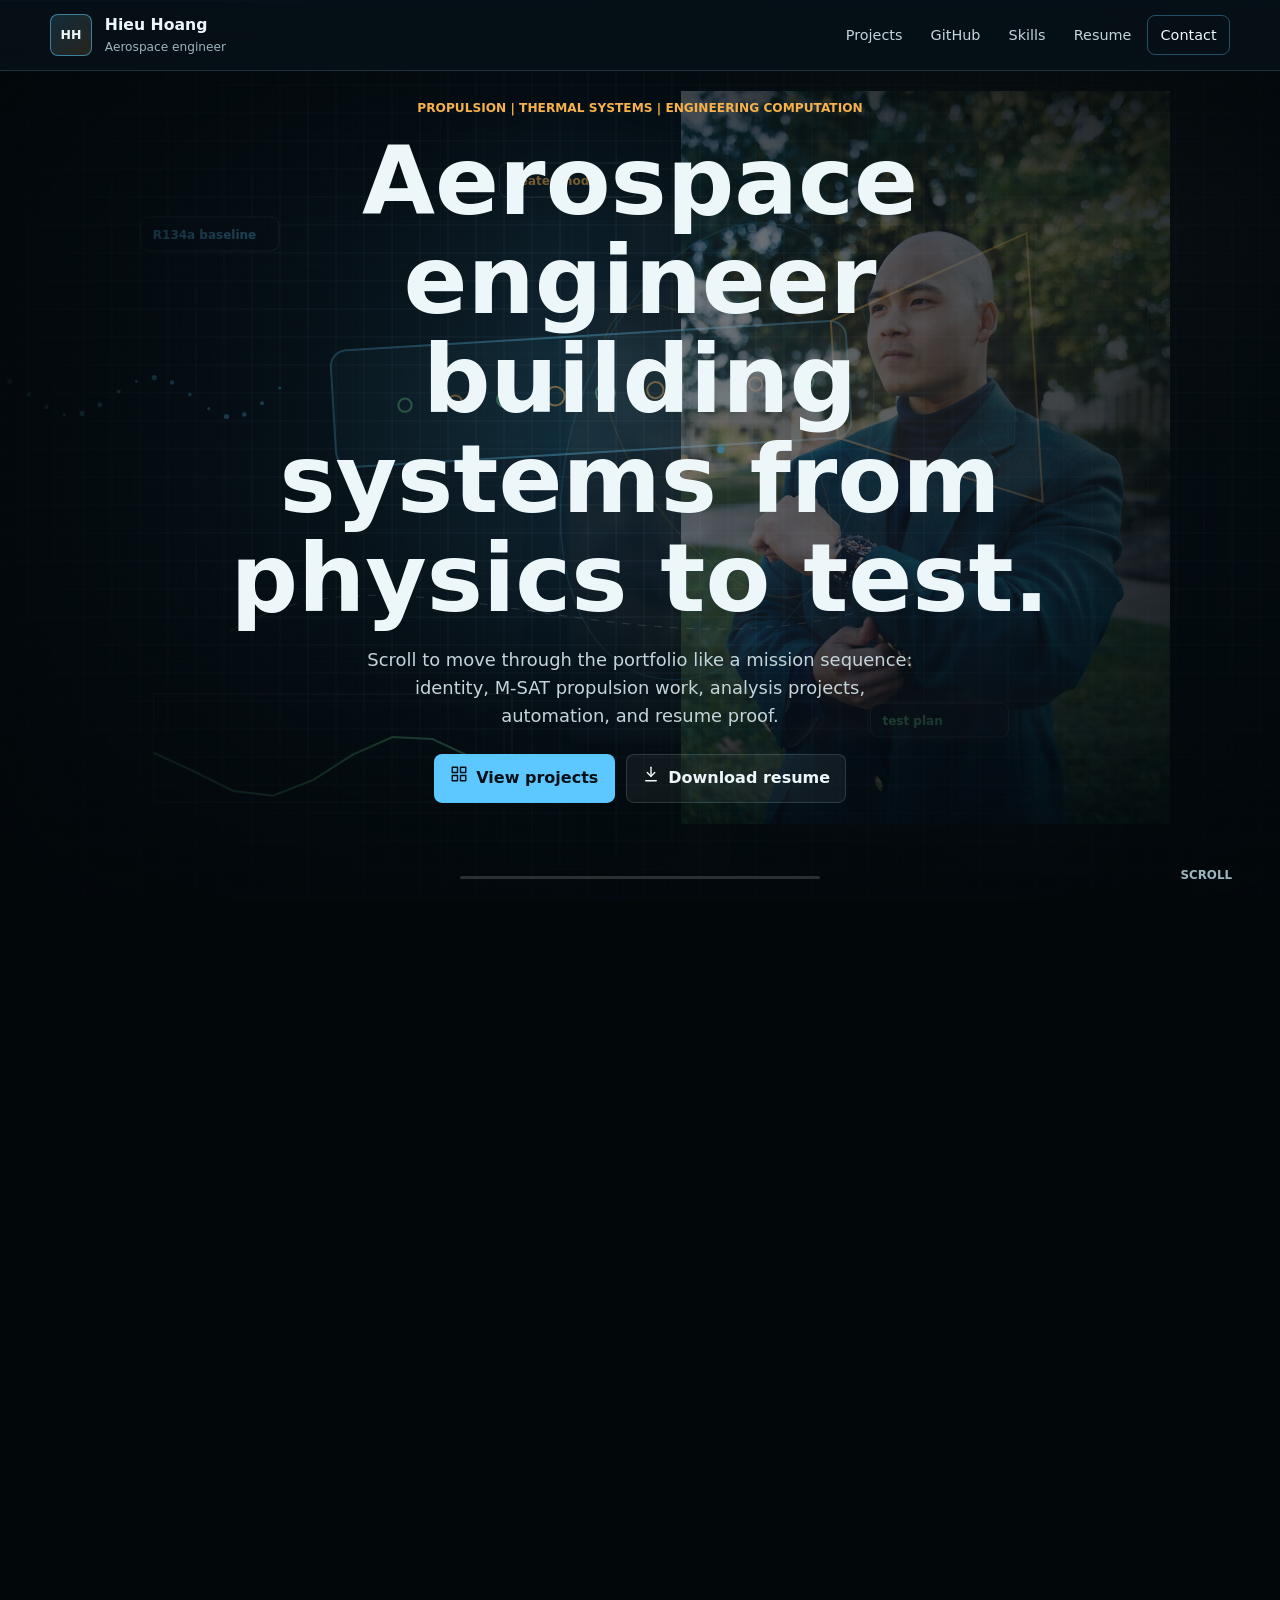
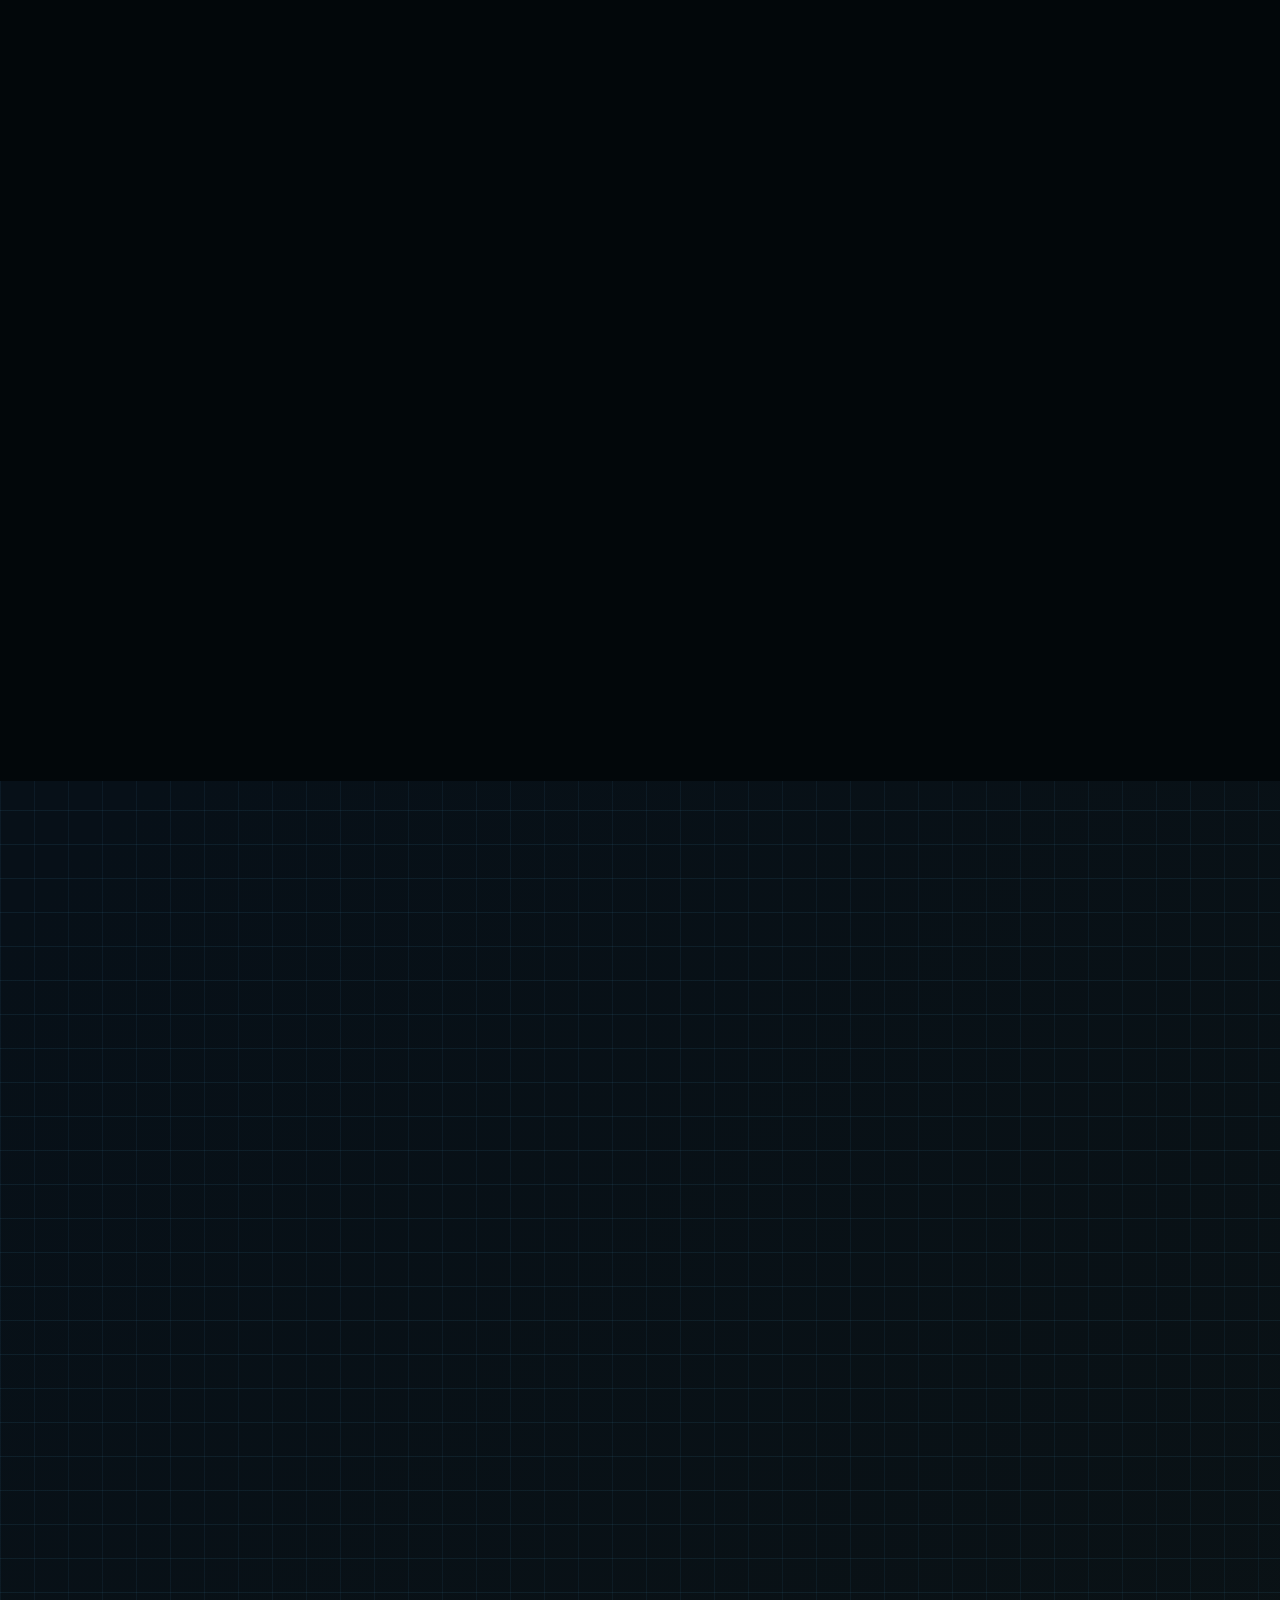
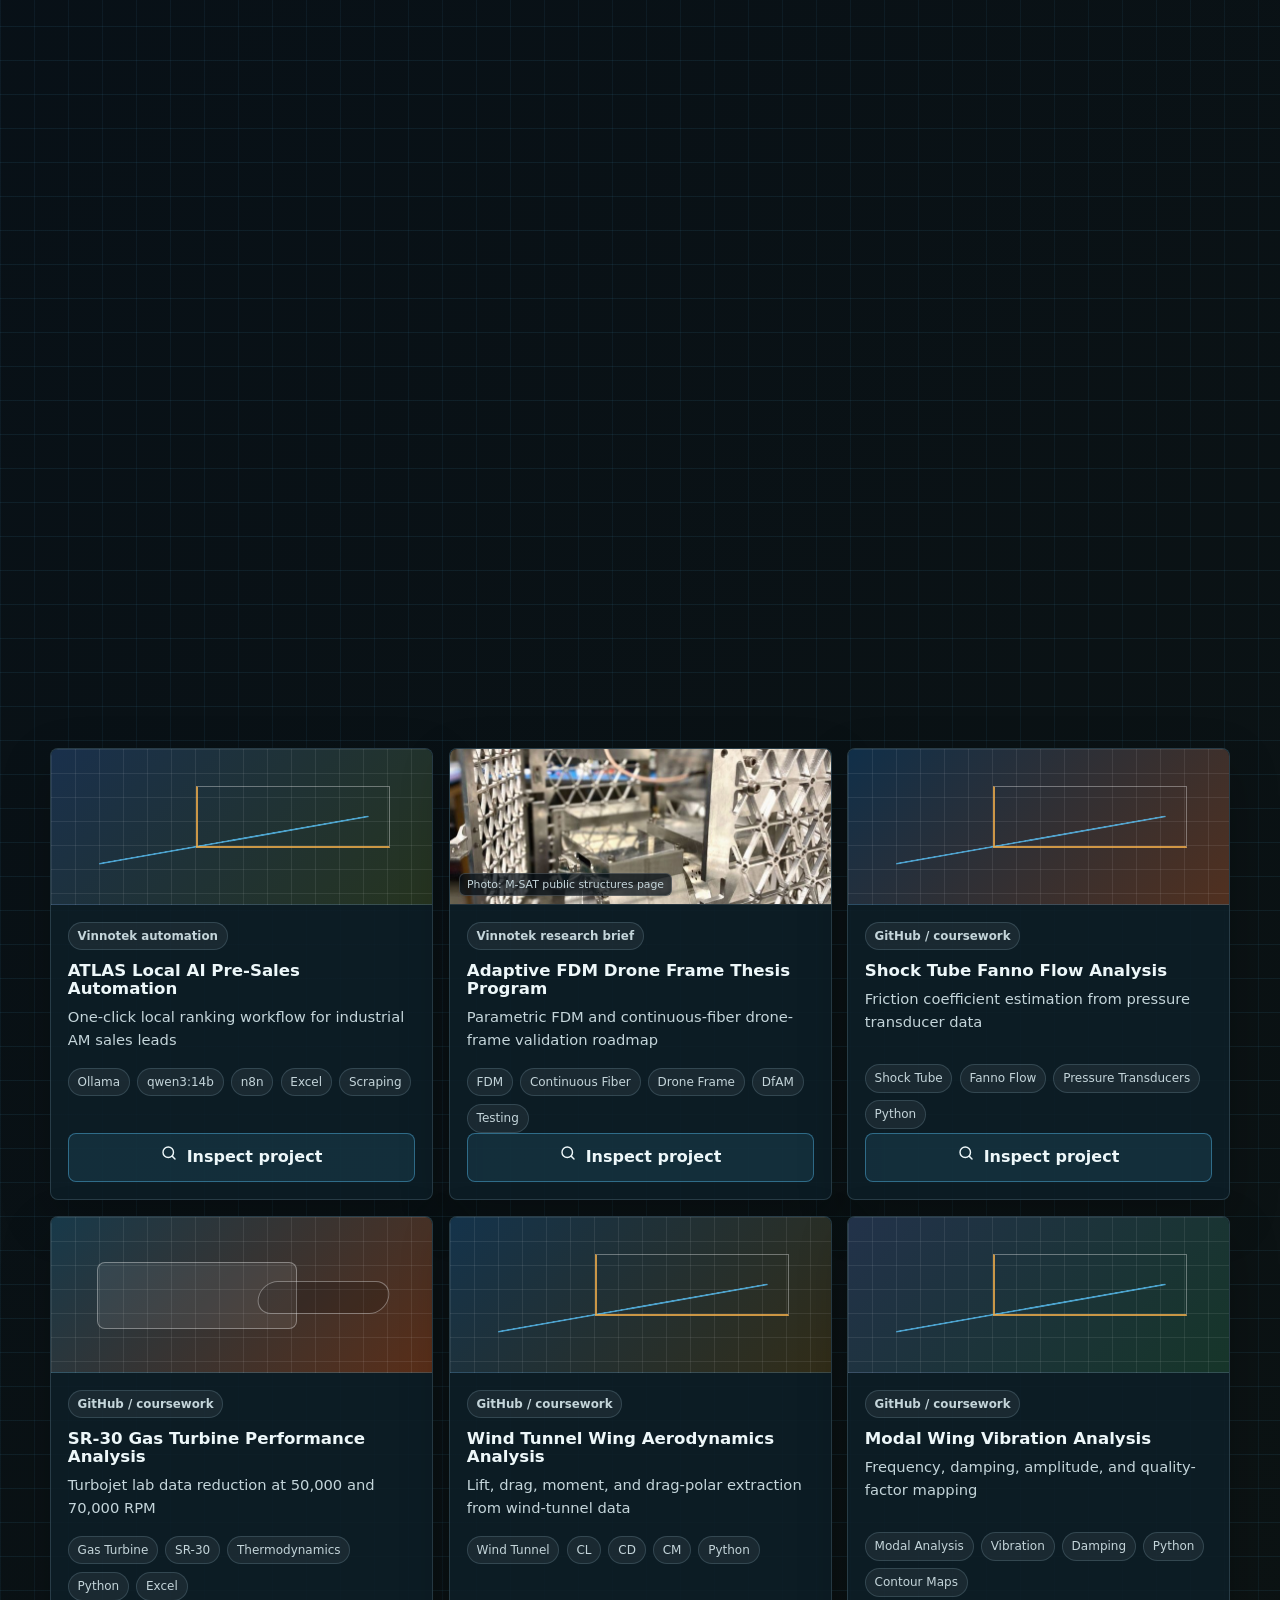
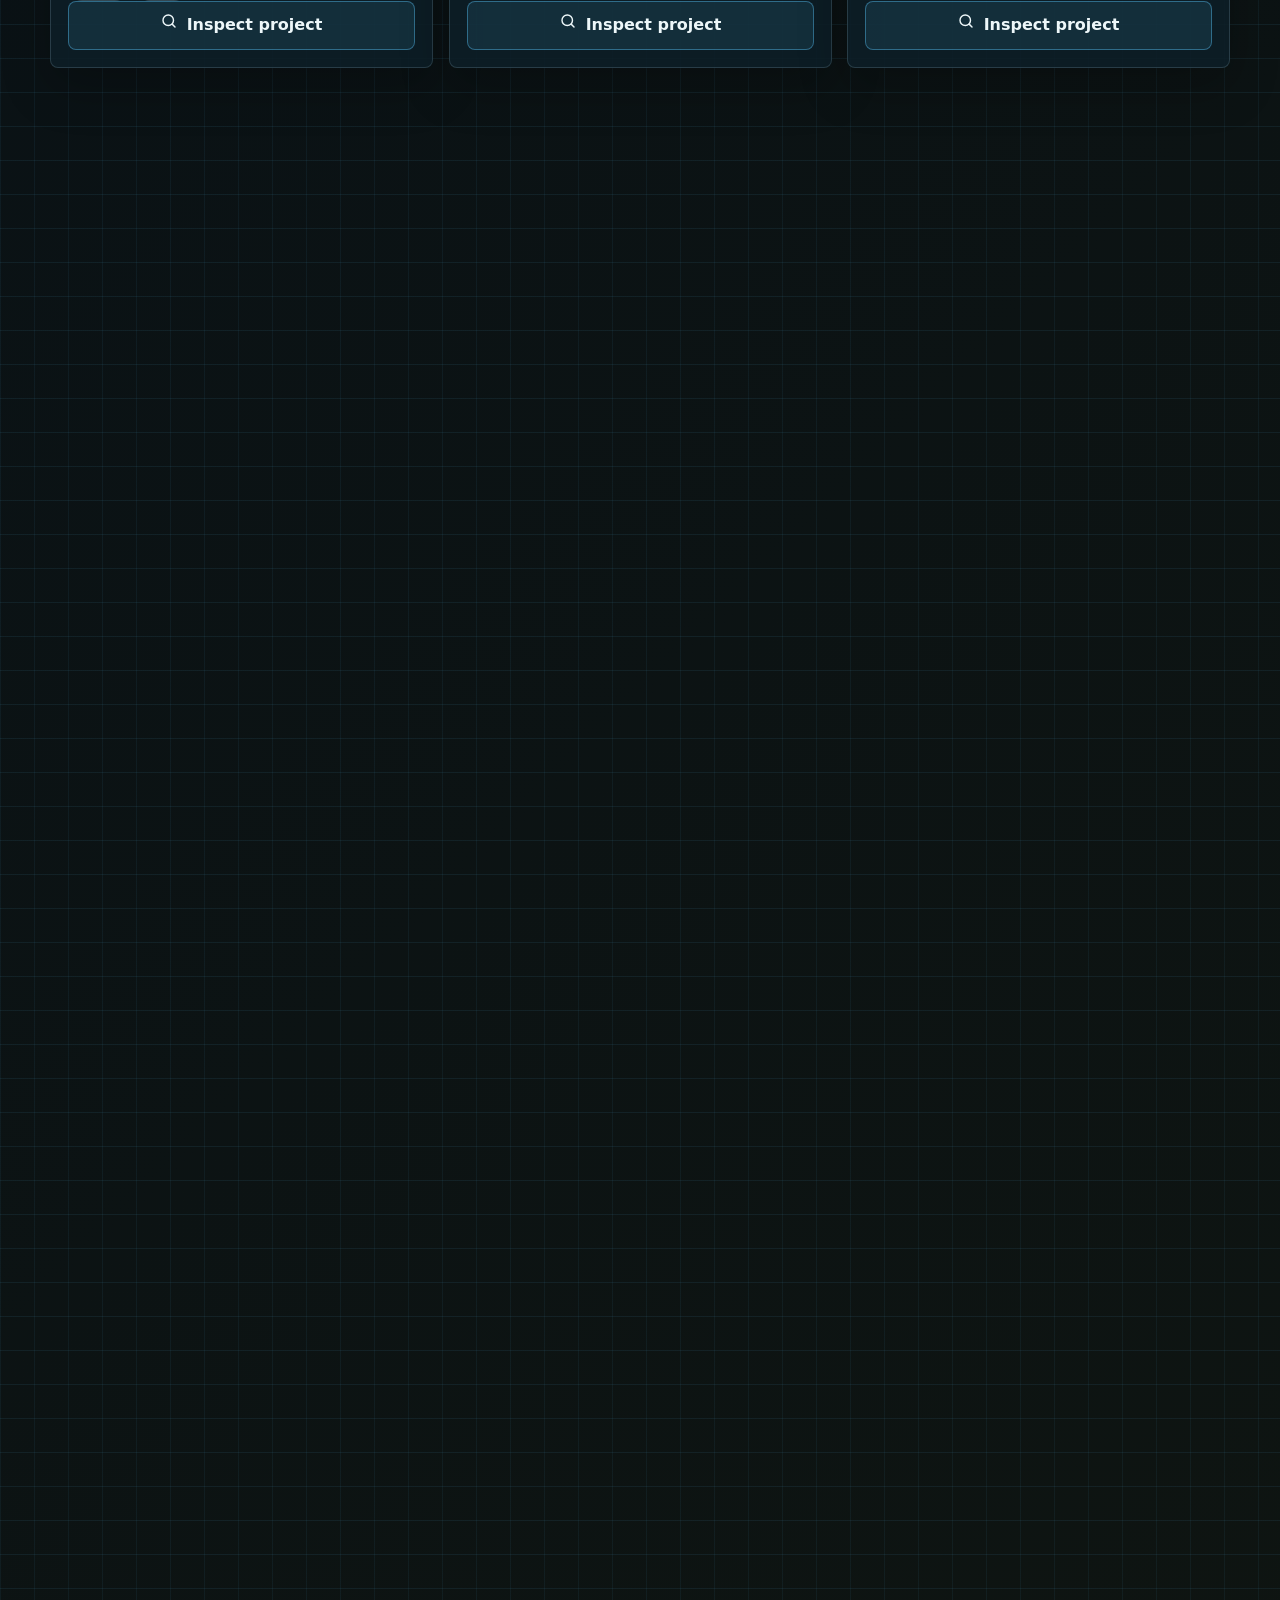
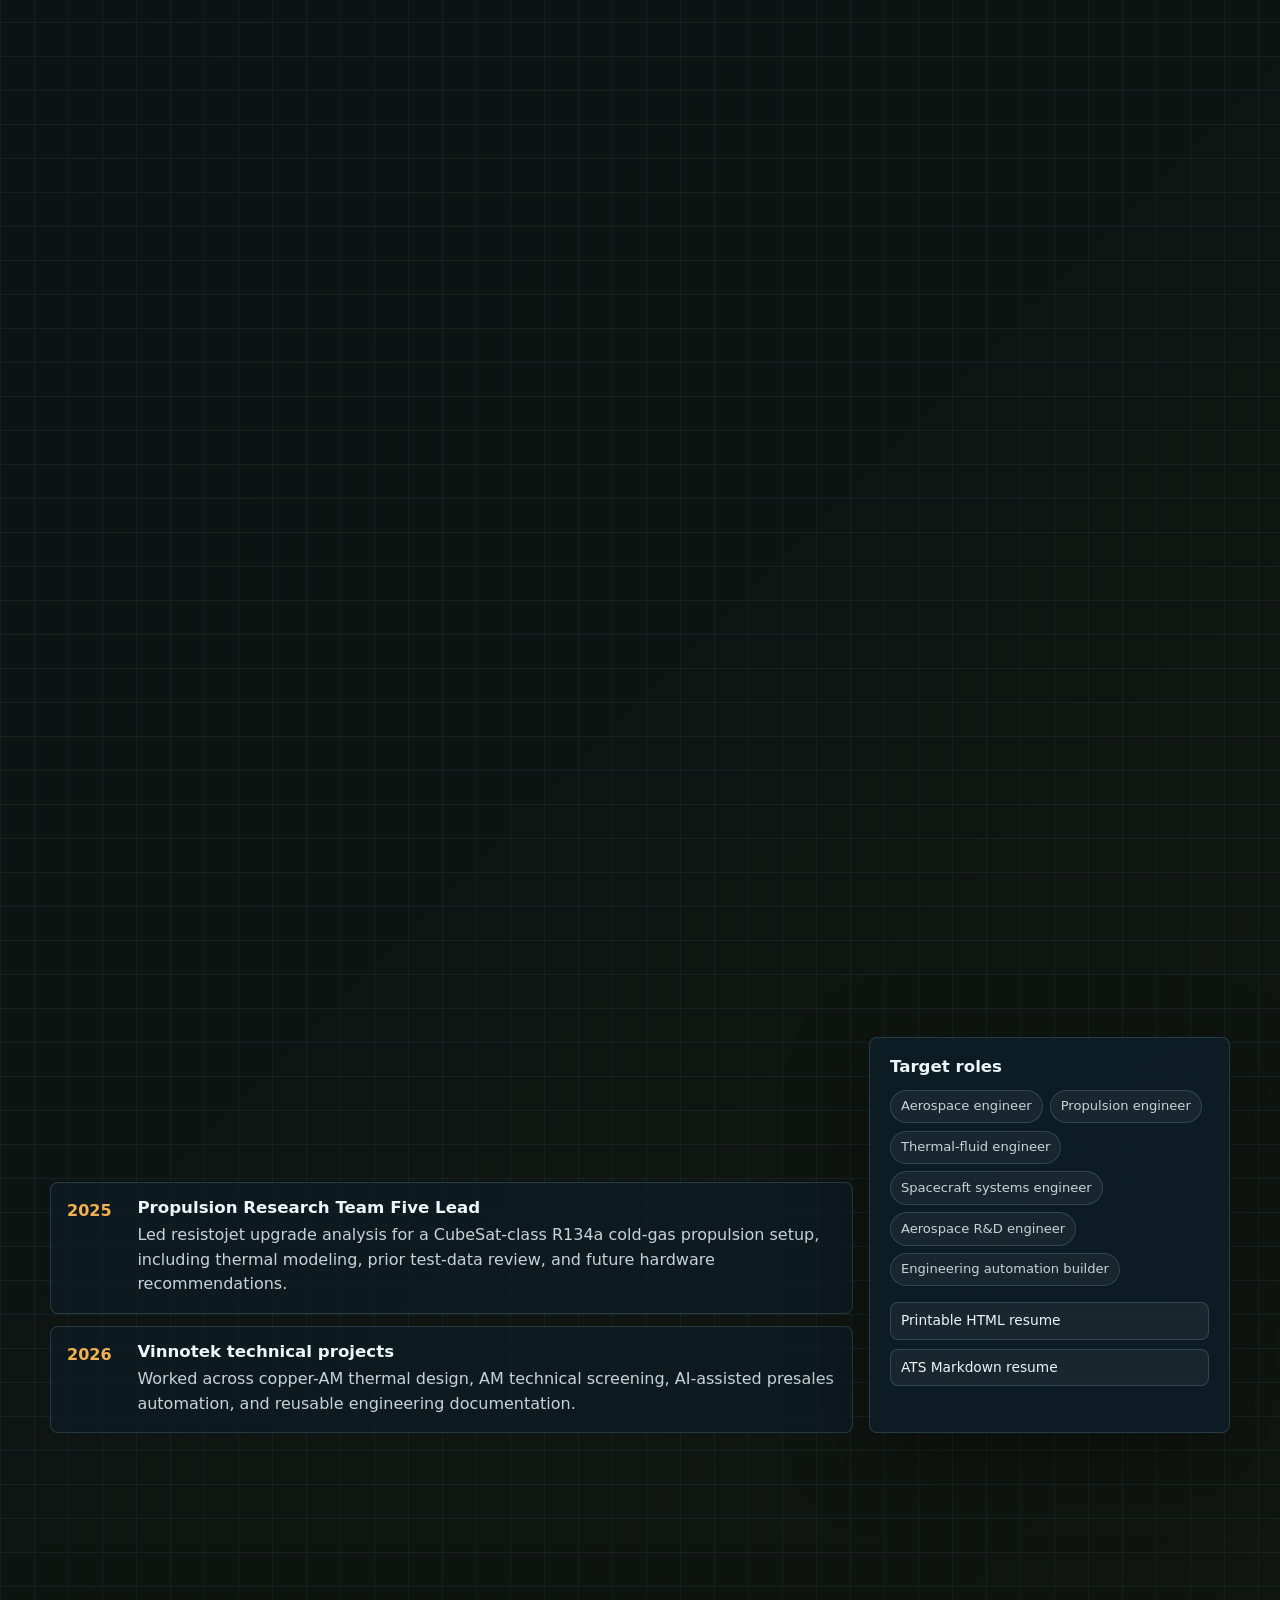
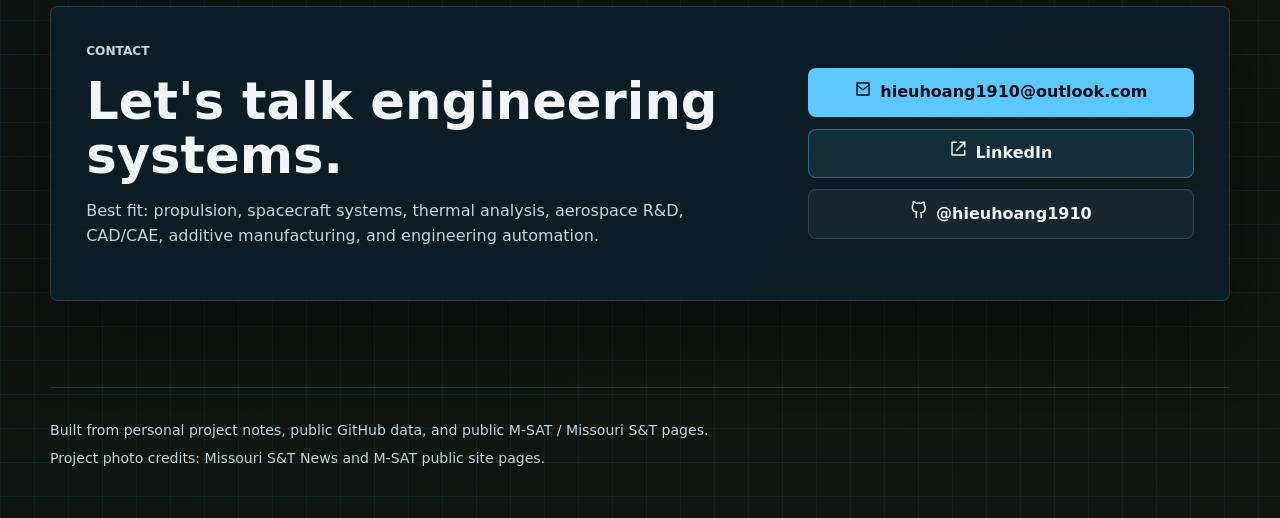
==== index.html @ e8c319dc "Proofread site, add about-section portrait, and add CR Metals dates - Capitalize skill list items co" ====
<!doctype html>
<html lang="en">
  <head>
    <meta charset="utf-8" />
    <meta name="viewport" content="width=device-width, initial-scale=1" />
    <meta
      name="description"
      content="Portfolio for Hieu Hoang, an aerospace engineer focused on propulsion, thermal analysis, spacecraft systems, engineering computation, and AI-assisted engineering workflows."
    />
    <meta name="theme-color" content="#071118" />
    <title>Hieu Hoang | Aerospace Engineering Portfolio</title>
    <link rel="icon" href="favicon.svg" type="image/svg+xml" />
    <link rel="stylesheet" href="styles.css" />
  </head>
  <body>
    <a class="skip-link" href="#main">Skip to content</a>

    <header class="site-header">
      <nav class="nav-shell" aria-label="Primary navigation">
        <a class="brand-mark" href="#home" aria-label="Hieu Hoang home">
          <span class="brand-symbol">HH</span>
          <span>
            <strong>Hieu Hoang</strong>
            <small>Aerospace engineer</small>
          </span>
        </a>
        <button class="menu-toggle" type="button" aria-expanded="false" aria-controls="nav-links">
          <span class="icon-lines" aria-hidden="true"></span>
          <span class="sr-only">Toggle navigation</span>
        </button>
        <div class="nav-links" id="nav-links">
          <a href="#projects">Projects</a>
          <a href="#github">GitHub</a>
          <a href="#skills">Skills</a>
          <a href="#resume">Resume</a>
          <a class="nav-contact" href="#contact">Contact</a>
        </div>
      </nav>
    </header>

    <main id="main">
      <section class="zoom-story" id="home" aria-labelledby="hero-title">
        <div class="zoom-stage">
          <canvas id="mission-canvas" width="1440" height="920" aria-hidden="true"></canvas>

          <div class="story-media-stack" aria-hidden="true">
            <figure class="story-layer portrait-layer is-active" data-story-layer="0">
              <img src="assets/profile/hieu-profile-portrait.jpg" alt="" />
            </figure>
            <figure class="story-layer hardware-layer" data-story-layer="1">
              <img src="assets/projects/msat-mr-mrs-thruster.jpg" alt="" />
            </figure>
            <figure class="story-layer lab-layer" data-story-layer="2">
              <img src="assets/projects/mst-satellite-lab-pcb.png" alt="" />
            </figure>
            <figure class="story-layer structure-layer" data-story-layer="3">
              <img src="assets/projects/msat-structure-closeup-1.jpg" alt="" />
            </figure>
            <figure class="story-layer team-layer" data-story-layer="4">
              <img src="assets/projects/mst-satellite-team-photo.png" alt="" />
            </figure>
          </div>

          <div class="zoom-core" aria-hidden="true">
            <span class="orbit orbit-a"></span>
            <span class="orbit orbit-b"></span>
            <span class="orbit-dot"></span>
          </div>

          <div class="story-copy">
            <article class="story-scene center-scene is-active" data-story-scene="0">
              <p class="eyebrow">Propulsion | thermal systems | engineering computation</p>
              <h1 id="hero-title">Aerospace engineer building systems from physics to test.</h1>
              <p>
                Scroll to move through the portfolio like a mission sequence: identity, M-SAT propulsion work,
                analysis projects, automation, and resume proof.
              </p>
              <div class="hero-actions" aria-label="Primary actions">
                <a class="button primary" href="#projects">
                  <span data-icon="grid"></span>
                  View projects
                </a>
                <a class="button ghost" href="Hieu_Hoang_Resume.pdf" download="Hieu_Hoang_Resume.pdf">
                  <span data-icon="download"></span>
                  Download resume
                </a>
              </div>
            </article>

            <article class="story-scene" data-story-scene="1">
              <p class="eyebrow">M-SAT propulsion</p>
              <h2>CubeSat-class cold gas, upgraded toward warm-gas resistojet behavior.</h2>
              <p>
                Led Spring 2025 resistojet upgrade work around R134a baseline testing, heat-transfer modeling,
                heater sizing, and future vacuum-test planning.
              </p>
              <div class="story-stat-row">
                <span><strong>35.6 W</strong> heat estimate</span>
                <span><strong>18.76 mN</strong> baseline thrust</span>
              </div>
            </article>

            <article class="story-scene" data-story-scene="2">
              <p class="eyebrow">Analysis stack</p>
              <h2>Data reduction, thermal models, and code that expose assumptions.</h2>
              <p>
                Shock-tube Fanno flow, SR-30 gas turbine performance, wind-tunnel coefficients, modal wing response,
                turbofan cycle sweeps, and public GitHub code.
              </p>
              <div class="story-stat-row">
                <span><strong>Python</strong> NumPy + plots</span>
                <span><strong>MATLAB</strong> cycle models</span>
              </div>
            </article>

            <article class="story-scene" data-story-scene="3">
              <p class="eyebrow">Vinnotek R&D</p>
              <h2>Master baseline tools for copper-AM thermal design.</h2>
              <p>
                Cold Plate Master Baseline Viewer, validated Python solvers, live candidate comparison, die-coverage
                gates, and copper-AM manufacturability checks.
              </p>
              <div class="story-stat-row">
                <span><strong>14.52</strong> mK/W R_jc view</span>
                <span><strong>8</strong> live candidates</span>
              </div>
            </article>

            <article class="story-scene center-scene" data-story-scene="4">
              <p class="eyebrow">Ready to inspect</p>
              <h2>Projects, resume, GitHub, and contact are below.</h2>
              <p>
                The rest of the page keeps the detailed project cards, downloadable resume, and
                contact links for recruiters or collaborators.
              </p>
              <div class="hero-actions" aria-label="Story actions">
                <a class="button primary" href="#projects">
                  <span data-icon="grid"></span>
                  Explore details
                </a>
                <a class="button secondary" href="mailto:hieuhoang1910@outlook.com">
                  <span data-icon="mail"></span>
                  Contact
                </a>
                <a class="button ghost" href="https://github.com/hieuhoang1910?tab=repositories" target="_blank" rel="noopener noreferrer">
                  <span data-icon="github"></span>
                  GitHub
                </a>
              </div>
            </article>
          </div>

          <div class="story-progress" aria-hidden="true">
            <span></span>
          </div>
          <div class="scroll-cue" aria-hidden="true">Scroll</div>
        </div>
      </section>

      <section class="section about-section" id="about" aria-labelledby="about-title">
        <div class="section-heading">
          <p class="eyebrow">Profile</p>
          <h2 id="about-title">Engineering direction</h2>
        </div>
        <div class="about-layout">
          <figure class="about-photo">
            <img src="assets/profile/hieu-profile-square.jpg" alt="Portrait of Hieu Hoang" loading="lazy" />
          </figure>
          <div class="about-copy">
            <p>
              I am an aerospace engineering graduate focused on propulsion systems, spacecraft hardware,
              thermal-fluid analysis, and computational engineering. I like work where the physics, code, CAD,
              instrumentation, and final technical story all need to agree.
            </p>
            <p>
              My academic project base includes cold-gas and resistojet thruster research, shock-tube pressure
              processing, SR-30 gas turbine analysis, wind-tunnel coefficient extraction, modal wing analysis, and
              turbofan cycle modeling. My newer Vinnotek work adds copper-AM cold-plate analysis, additive
              manufacturing screening, internal AI automation, and practical technical documentation.
            </p>
          </div>
          <div class="principles-panel">
            <h3>What I bring</h3>
            <ul>
              <li>Derive the model, write the code, and check the assumptions.</li>
              <li>Turn imperfect experimental data into defensible engineering decisions.</li>
              <li>Bridge aerospace analysis, CAD, AM process constraints, and test planning.</li>
              <li>Use AI tools as engineering accelerators, with traceability and human review.</li>
            </ul>
          </div>
        </div>
      </section>

      <section class="section projects-section" id="projects" aria-labelledby="projects-title">
        <div class="section-heading wide">
          <div>
            <p class="eyebrow">Work samples</p>
            <h2 id="projects-title">Project portfolio</h2>
          </div>
          <p>
            Academic and GitHub projects are shown in full detail. Vinnotek and client work is presented
            at a level that keeps customer-specific data confidential.
          </p>
        </div>

        <div class="project-toolbar" role="region" aria-label="Project filters">
          <div class="search-control">
            <span data-icon="search"></span>
            <input id="project-search" type="search" placeholder="Search projects, tools, or tags" autocomplete="off" />
          </div>
          <div class="filter-row" id="filter-row" aria-label="Category filters"></div>
        </div>

        <div class="project-grid" id="project-grid"></div>
      </section>

      <section class="section github-section" id="github" aria-labelledby="github-title">
        <div class="section-heading wide">
          <div>
            <p class="eyebrow">Code evidence</p>
            <h2 id="github-title">GitHub repository snapshot</h2>
          </div>
          <p>
            Verified from the public GitHub profile on July 9, 2026. The strongest repository is
            <a href="https://github.com/hieuhoang1910/my-codes" target="_blank" rel="noopener noreferrer">my-codes</a>.
          </p>
        </div>

        <div class="github-layout">
          <article class="repo-card">
            <div class="repo-card-head">
              <span data-icon="github"></span>
              <div>
                <h3>my-codes</h3>
                <p>Engineering code projects across C++, MATLAB, Python, C, and aerospace computation.</p>
              </div>
            </div>
            <div class="repo-meta">
              <span>Public</span>
              <span>1 star</span>
              <span>15 commits visible</span>
            </div>
            <div class="language-stack" aria-label="Repository language mix">
              <span style="--w: 42.1%; --c: #5cc8ff" title="C++ 42.1%"></span>
              <span style="--w: 29.2%; --c: #f6b14b" title="MATLAB 29.2%"></span>
              <span style="--w: 24.4%; --c: #67d28f" title="Python 24.4%"></span>
              <span style="--w: 4.3%; --c: #e66d8f" title="C 4.3%"></span>
            </div>
            <div class="language-legend">
              <span><i style="background:#5cc8ff"></i>C++ 42.1%</span>
              <span><i style="background:#f6b14b"></i>MATLAB 29.2%</span>
              <span><i style="background:#67d28f"></i>Python 24.4%</span>
              <span><i style="background:#e66d8f"></i>C 4.3%</span>
            </div>
            <a class="button secondary" href="https://github.com/hieuhoang1910/my-codes" target="_blank" rel="noopener noreferrer">
              <span data-icon="external"></span>
              Open repository
            </a>
          </article>

          <div class="repo-index" id="repo-index"></div>
        </div>
      </section>

      <section class="section skills-section" id="skills" aria-labelledby="skills-title">
        <div class="section-heading">
          <p class="eyebrow">Technical range</p>
          <h2 id="skills-title">Skills and tools</h2>
        </div>
        <div class="skills-grid" id="skills-grid"></div>
      </section>

      <section class="section resume-section" id="resume" aria-labelledby="resume-title">
        <div class="section-heading wide">
          <div>
            <p class="eyebrow">Resume</p>
            <h2 id="resume-title">Condensed engineering resume</h2>
          </div>
          <a class="button ghost" href="Hieu_Hoang_Resume.pdf" download="Hieu_Hoang_Resume.pdf">
            <span data-icon="download"></span>
            Download resume PDF
          </a>
        </div>

        <div class="resume-layout">
          <div class="timeline">
            <article>
              <span>2025</span>
              <h3>B.S. Aerospace Engineering</h3>
              <p>Missouri University of Science and Technology. Focus: propulsion, compressible flow, thermal-fluid analysis, experimental methods, aerospace design, and engineering computation.</p>
            </article>
            <article>
              <span>2025</span>
              <h3>Propulsion Research Team Five Lead</h3>
              <p>Led resistojet upgrade analysis for a CubeSat-class R134a cold-gas propulsion setup, including thermal modeling, prior test-data review, and future hardware recommendations.</p>
            </article>
            <article>
              <span>2026</span>
              <h3>Vinnotek technical projects</h3>
              <p>Worked across copper-AM thermal design, AM technical screening, AI-assisted presales automation, and reusable engineering documentation.</p>
            </article>
          </div>
          <div class="resume-summary">
            <h3>Target roles</h3>
            <div class="chip-cloud">
              <span>Aerospace engineer</span>
              <span>Propulsion engineer</span>
              <span>Thermal-fluid engineer</span>
              <span>Spacecraft systems engineer</span>
              <span>Aerospace R&D engineer</span>
              <span>Engineering automation builder</span>
            </div>
            <div class="resume-links">
              <a href="resume.html">Printable HTML resume</a>
              <a href="resume.md">ATS Markdown resume</a>
            </div>
          </div>
        </div>
      </section>

      <section class="section contact-section" id="contact" aria-labelledby="contact-title">
        <div class="contact-panel">
          <div>
            <p class="eyebrow">Contact</p>
            <h2 id="contact-title">Let's talk engineering systems.</h2>
            <p>
              Best fit: propulsion, spacecraft systems, thermal analysis, aerospace R&D, CAD/CAE,
              additive manufacturing, and engineering automation.
            </p>
          </div>
          <div class="contact-actions">
            <a class="button primary" href="mailto:hieuhoang1910@outlook.com">
              <span data-icon="mail"></span>
              hieuhoang1910@outlook.com
            </a>
            <a class="button secondary" href="https://www.linkedin.com/in/hieu-hoang-8b195224a/" target="_blank" rel="noopener noreferrer">
              <span data-icon="external"></span>
              LinkedIn
            </a>
            <a class="button ghost" href="https://github.com/hieuhoang1910?tab=repositories" target="_blank" rel="noopener noreferrer">
              <span data-icon="github"></span>
              @hieuhoang1910
            </a>
          </div>
        </div>
      </section>
    </main>

    <footer class="site-footer">
      <p>Built from personal project notes, public GitHub data, and public M-SAT / Missouri S&T pages.</p>
      <p>Project photo credits: Missouri S&T News and M-SAT public site pages.</p>
    </footer>

    <dialog class="project-dialog" id="project-dialog" aria-labelledby="dialog-title">
      <div class="dialog-shell">
        <button class="icon-button close-dialog" type="button" aria-label="Close project detail">
          <span data-icon="close"></span>
        </button>
        <div class="dialog-media" id="dialog-media"></div>
        <div class="dialog-content">
          <p class="eyebrow" id="dialog-kicker"></p>
          <h2 id="dialog-title"></h2>
          <p id="dialog-summary"></p>
          <div class="detail-grid" id="dialog-details"></div>
          <div class="detail-section">
            <h3>Highlights</h3>
            <ul id="dialog-highlights"></ul>
          </div>
          <div class="detail-section">
            <h3>Methods and tools</h3>
            <div class="chip-cloud" id="dialog-tools"></div>
          </div>
        </div>
      </div>
    </dialog>

    <script src="app.js" defer></script>
  </body>
</html>
---- styles.css ----
:root {
  --bg: #071118;
  --bg-2: #0b1921;
  --bg-3: #10242d;
  --panel: rgba(13, 30, 39, 0.88);
  --panel-strong: #102631;
  --line: rgba(166, 211, 224, 0.18);
  --line-strong: rgba(166, 211, 224, 0.34);
  --text: #edf7f9;
  --muted: #9db5bc;
  --soft: #c4d5da;
  --cyan: #5cc8ff;
  --amber: #f6b14b;
  --green: #67d28f;
  --rose: #e66d8f;
  --shadow: 0 24px 80px rgba(0, 0, 0, 0.38);
  --radius: 8px;
  --max: 1180px;
  color-scheme: dark;
  font-family:
    Inter, ui-sans-serif, system-ui, -apple-system, BlinkMacSystemFont, "Segoe UI", sans-serif;
}

* {
  box-sizing: border-box;
}

html {
  scroll-behavior: smooth;
}

body {
  margin: 0;
  min-width: 320px;
  background:
    linear-gradient(rgba(92, 200, 255, 0.08) 1px, transparent 1px),
    linear-gradient(90deg, rgba(92, 200, 255, 0.06) 1px, transparent 1px),
    radial-gradient(circle at 20% 0%, rgba(92, 200, 255, 0.12), transparent 34rem),
    linear-gradient(135deg, var(--bg), #071018 44%, #11160f 100%);
  background-size: 34px 34px, 34px 34px, auto, auto;
  color: var(--text);
  line-height: 1.55;
}

body::before {
  content: "";
  position: fixed;
  inset: 0;
  z-index: -1;
  pointer-events: none;
  background:
    linear-gradient(115deg, rgba(255, 255, 255, 0.06), transparent 20%, transparent 80%, rgba(246, 177, 75, 0.08)),
    linear-gradient(180deg, rgba(7, 17, 24, 0.18), rgba(7, 17, 24, 0.9));
}

a {
  color: inherit;
}

button,
input {
  font: inherit;
}

button {
  color: inherit;
}

.sr-only,
.skip-link {
  position: absolute;
  width: 1px;
  height: 1px;
  padding: 0;
  margin: -1px;
  overflow: hidden;
  clip: rect(0, 0, 0, 0);
  white-space: nowrap;
  border: 0;
}

.skip-link:focus {
  top: 0.75rem;
  left: 0.75rem;
  z-index: 1000;
  width: auto;
  height: auto;
  padding: 0.7rem 1rem;
  clip: auto;
  border: 1px solid var(--cyan);
  background: var(--bg-2);
}

.site-header {
  position: sticky;
  top: 0;
  z-index: 50;
  border-bottom: 1px solid var(--line);
  background: rgba(7, 17, 24, 0.84);
  -webkit-backdrop-filter: blur(18px);
  backdrop-filter: blur(18px);
}

.nav-shell {
  width: min(var(--max), calc(100% - 2rem));
  min-height: 70px;
  margin: 0 auto;
  display: flex;
  align-items: center;
  justify-content: space-between;
  gap: 1rem;
}

.brand-mark {
  display: inline-flex;
  align-items: center;
  gap: 0.8rem;
  min-width: 0;
  text-decoration: none;
}

.brand-symbol {
  display: grid;
  place-items: center;
  width: 42px;
  height: 42px;
  border: 1px solid rgba(92, 200, 255, 0.55);
  border-radius: 8px;
  background: linear-gradient(135deg, rgba(92, 200, 255, 0.16), rgba(246, 177, 75, 0.14));
  color: var(--text);
  font-size: 0.78rem;
  font-weight: 800;
}

.brand-mark strong,
.brand-mark small {
  display: block;
}

.brand-mark strong {
  font-size: 0.98rem;
}

.brand-mark small {
  color: var(--muted);
  font-size: 0.76rem;
}

.nav-links {
  display: flex;
  align-items: center;
  gap: 0.2rem;
}

.nav-links a {
  display: inline-flex;
  align-items: center;
  min-height: 40px;
  padding: 0.45rem 0.78rem;
  border-radius: 8px;
  color: var(--soft);
  font-size: 0.9rem;
  text-decoration: none;
}

.nav-links a:hover,
.nav-links a:focus-visible,
.nav-links a.active {
  color: var(--text);
  background: rgba(255, 255, 255, 0.07);
  outline: none;
}

.nav-links .nav-contact {
  border: 1px solid rgba(92, 200, 255, 0.35);
  color: var(--text);
}

.menu-toggle {
  display: none;
  align-items: center;
  justify-content: center;
  width: 42px;
  height: 42px;
  border: 1px solid var(--line);
  border-radius: 8px;
  background: rgba(255, 255, 255, 0.06);
}

.icon-lines,
.icon-lines::before,
.icon-lines::after {
  display: block;
  width: 18px;
  height: 2px;
  background: currentColor;
}

.icon-lines {
  position: relative;
}

.icon-lines::before,
.icon-lines::after {
  content: "";
  position: absolute;
  left: 0;
}

.icon-lines::before {
  top: -6px;
}

.icon-lines::after {
  top: 6px;
}

.zoom-story {
  position: relative;
  height: 620vh;
  min-height: 3600px;
  margin-top: -70px;
  background: #02070a;
}

.zoom-stage {
  position: sticky;
  top: 0;
  height: 100vh;
  min-height: 720px;
  overflow: hidden;
  isolation: isolate;
  background:
    radial-gradient(circle at 48% 45%, rgba(92, 200, 255, 0.14), transparent 20rem),
    radial-gradient(circle at 80% 20%, rgba(246, 177, 75, 0.12), transparent 22rem),
    linear-gradient(180deg, #03090d 0%, #071118 54%, #02070a 100%);
}

.zoom-stage::before {
  content: "";
  position: absolute;
  inset: 0;
  z-index: 0;
  pointer-events: none;
  background:
    linear-gradient(rgba(92, 200, 255, 0.08) 1px, transparent 1px),
    linear-gradient(90deg, rgba(92, 200, 255, 0.07) 1px, transparent 1px);
  background-size: 44px 44px;
  opacity: calc(0.45 - var(--story-progress, 0) * 0.22);
  transform: scale(calc(1 + var(--story-progress, 0) * 0.12));
}

.zoom-stage::after {
  content: "";
  position: absolute;
  inset: 0;
  z-index: 6;
  pointer-events: none;
  background:
    linear-gradient(90deg, rgba(2, 7, 10, 0.92) 0%, rgba(2, 7, 10, 0.28) 44%, rgba(2, 7, 10, 0.82) 100%),
    linear-gradient(180deg, rgba(2, 7, 10, 0.78) 0%, transparent 26%, transparent 64%, rgba(2, 7, 10, 0.82) 100%);
}

.story-media-stack {
  position: absolute;
  inset: 0;
  z-index: 1;
  pointer-events: none;
}

.story-layer {
  position: absolute;
  inset: 0;
  margin: 0;
  opacity: 0;
  transform: translate3d(0, 3vh, 0) scale(0.94);
  transition:
    opacity 900ms ease,
    transform 1200ms cubic-bezier(0.19, 1, 0.22, 1),
    filter 900ms ease;
  filter: blur(3px) saturate(0.86) contrast(1.02);
}

.story-layer.is-active {
  opacity: 0.7;
  transform: translate3d(0, 0, 0) scale(1);
  filter: blur(0) saturate(1) contrast(1.04);
}

.story-layer img {
  width: 100%;
  height: 100%;
  box-sizing: border-box;
  display: block;
  object-fit: contain;
  object-position: center;
  padding:
    clamp(5.6rem, 10vh, 8.5rem)
    clamp(1rem, 5vw, 4rem)
    clamp(4.8rem, 8vh, 7.2rem)
    min(44vw, 620px);
  filter: drop-shadow(0 34px 58px rgba(0, 0, 0, 0.42));
}

.portrait-layer img {
  object-position: 72% center;
}

.hardware-layer img,
.structure-layer img {
  object-position: center;
}

.lab-layer img {
  object-position: 56% 50%;
}

.team-layer img {
  object-position: center 42%;
}

.zoom-core {
  position: absolute;
  top: 50%;
  left: 56%;
  z-index: 4;
  width: min(58vw, 720px);
  aspect-ratio: 1;
  pointer-events: none;
  transform:
    translate(-50%, -50%)
    scale(calc(0.78 + var(--story-progress, 0) * 0.46))
    rotate(calc(var(--story-progress, 0) * 12deg));
  opacity: calc(0.92 - var(--story-progress, 0) * 0.42);
}

.orbit {
  position: absolute;
  inset: 8%;
  border: 1px solid rgba(92, 200, 255, 0.42);
  border-radius: 50%;
  transform: rotate(18deg) scaleX(0.62);
}

.orbit-b {
  inset: 20%;
  border-color: rgba(246, 177, 75, 0.44);
  transform: rotate(-34deg) scaleX(0.48);
}

.orbit-dot {
  position: absolute;
  top: 49%;
  left: 50%;
  width: 10px;
  height: 10px;
  border-radius: 50%;
  background: var(--cyan);
  box-shadow: 0 0 26px rgba(92, 200, 255, 0.9);
}

.story-copy {
  position: relative;
  z-index: 8;
  width: min(var(--max), calc(100% - 2rem));
  height: 100%;
  margin: 0 auto;
}

.story-scene {
  position: absolute;
  top: 50%;
  left: 0;
  width: min(620px, 52vw);
  opacity: 0;
  z-index: 1;
  pointer-events: none;
  transform: translate3d(0, 40px, 0) scale(0.96);
  transition:
    opacity 680ms ease,
    transform 980ms cubic-bezier(0.19, 1, 0.22, 1);
}

.story-scene.is-active {
  opacity: 1;
  z-index: 2;
  pointer-events: auto;
  transform: translate3d(0, -50%, 0) scale(1);
}

.story-scene.center-scene {
  left: 50%;
  width: min(820px, calc(100% - 2rem));
  text-align: center;
  transform: translate3d(-50%, 32px, 0) scale(0.97);
}

.story-scene.center-scene.is-active {
  transform: translate3d(-50%, -50%, 0) scale(1);
}

.story-scene h1 {
  max-width: 12ch;
}

.story-scene.center-scene h1 {
  max-width: 13ch;
  margin-inline: auto;
}

.story-scene h2 {
  max-width: 13ch;
  font-size: clamp(2.25rem, 5.4vw, 5.4rem);
}

.story-scene.center-scene h2 {
  margin-inline: auto;
}

.story-scene p:not(.eyebrow) {
  max-width: 560px;
  margin: 1.15rem 0 0;
  color: var(--soft);
  font-size: clamp(1rem, 1.4vw, 1.16rem);
}

.story-scene.center-scene p:not(.eyebrow) {
  margin-inline: auto;
}

.story-stat-row {
  display: flex;
  flex-wrap: wrap;
  gap: 0.7rem;
  margin-top: 1.25rem;
}

.story-stat-row span {
  display: inline-flex;
  align-items: center;
  gap: 0.35rem;
  min-height: 40px;
  padding: 0.52rem 0.75rem;
  border: 1px solid rgba(255, 255, 255, 0.16);
  border-radius: 8px;
  background: rgba(7, 17, 24, 0.58);
  color: var(--soft);
  -webkit-backdrop-filter: blur(12px);
  backdrop-filter: blur(12px);
}

.story-stat-row strong {
  color: var(--cyan);
}

.story-progress {
  position: absolute;
  left: 50%;
  bottom: 1.35rem;
  z-index: 9;
  width: min(360px, calc(100% - 2rem));
  height: 3px;
  overflow: hidden;
  border-radius: 999px;
  background: rgba(255, 255, 255, 0.16);
  transform: translateX(-50%);
}

.story-progress span {
  display: block;
  width: calc(var(--story-progress, 0) * 100%);
  height: 100%;
  border-radius: inherit;
  background: linear-gradient(90deg, var(--cyan), var(--amber));
}

.scroll-cue {
  position: absolute;
  right: clamp(1rem, 4vw, 3rem);
  bottom: 1.05rem;
  z-index: 9;
  color: var(--muted);
  font-size: 0.74rem;
  font-weight: 800;
  text-transform: uppercase;
}

.eyebrow {
  margin: 0 0 0.9rem;
  color: var(--amber);
  font-size: 0.76rem;
  font-weight: 800;
  letter-spacing: 0;
  text-transform: uppercase;
}

h1,
h2,
h3,
p {
  overflow-wrap: anywhere;
}

h1,
h2,
h3 {
  margin: 0;
  line-height: 1.05;
  letter-spacing: 0;
}

h1 {
  max-width: 13ch;
  font-size: clamp(3rem, 8vw, 5.9rem);
}

h2 {
  font-size: clamp(2rem, 4vw, 3.3rem);
}

h3 {
  font-size: 1.04rem;
}

.hero-lede {
  max-width: 720px;
  margin: 1.3rem 0 0;
  color: var(--soft);
  font-size: clamp(1.02rem, 1.6vw, 1.18rem);
}

.hero-actions,
.contact-actions,
.repo-card .button {
  display: flex;
  flex-wrap: wrap;
  gap: 0.7rem;
  margin-top: 1.5rem;
}

.story-scene.center-scene .hero-actions,
.story-scene.center-scene .story-stat-row {
  justify-content: center;
}

.button {
  display: inline-flex;
  align-items: center;
  justify-content: center;
  gap: 0.52rem;
  min-height: 44px;
  padding: 0.68rem 0.95rem;
  border: 1px solid transparent;
  border-radius: 8px;
  font-weight: 750;
  text-decoration: none;
  transition:
    transform 140ms ease,
    border-color 140ms ease,
    background 140ms ease;
}

.button svg,
.icon-button svg,
.search-control svg,
.repo-card-head svg {
  width: 18px;
  height: 18px;
  flex: 0 0 auto;
}

.button:hover,
.button:focus-visible,
.icon-button:hover,
.icon-button:focus-visible {
  transform: translateY(-1px);
  outline: none;
}

.button.primary {
  background: var(--cyan);
  color: #041017;
}

.button.secondary {
  border-color: rgba(92, 200, 255, 0.4);
  background: rgba(92, 200, 255, 0.1);
  color: var(--text);
}

.button.ghost {
  border-color: var(--line);
  background: rgba(255, 255, 255, 0.05);
  color: var(--text);
}

.button.disabled {
  cursor: not-allowed;
  opacity: 0.72;
}

.mission-visual {
  position: relative;
  min-height: 520px;
  border: 1px solid var(--line-strong);
  border-radius: 8px;
  overflow: hidden;
  box-shadow: var(--shadow);
  background:
    linear-gradient(180deg, rgba(255, 255, 255, 0.06), transparent),
    #061119;
}

.profile-visual {
  isolation: isolate;
}

.profile-portrait {
  position: absolute;
  inset: 0;
  z-index: 0;
  width: 100%;
  height: 100%;
  object-fit: cover;
  object-position: 54% 43%;
  filter: saturate(1.04) contrast(1.02);
}

.profile-visual::after {
  content: "";
  position: absolute;
  inset: 0;
  z-index: 1;
  pointer-events: none;
  background:
    linear-gradient(90deg, rgba(7, 17, 24, 0.38), rgba(7, 17, 24, 0.08) 45%, rgba(7, 17, 24, 0.52)),
    linear-gradient(180deg, rgba(7, 17, 24, 0.05), rgba(7, 17, 24, 0.58));
}

#mission-canvas {
  position: absolute;
  inset: 0;
  z-index: 5;
  display: block;
  width: 100%;
  height: 100%;
  min-height: 0;
  mix-blend-mode: screen;
  opacity: 0.82;
  pointer-events: none;
}

.visual-readout {
  position: absolute;
  z-index: 3;
  left: 1rem;
  right: 1rem;
  bottom: 1rem;
  display: flex;
  justify-content: space-between;
  gap: 1rem;
  padding: 0.85rem 1rem;
  border: 1px solid var(--line);
  border-radius: 8px;
  background: rgba(7, 17, 24, 0.75);
  -webkit-backdrop-filter: blur(10px);
  backdrop-filter: blur(10px);
}

.visual-readout span {
  color: var(--muted);
  font-size: 0.8rem;
}

.visual-readout strong {
  font-size: 0.9rem;
}

.metric-band {
  display: grid;
  grid-template-columns: repeat(4, 1fr);
  gap: 1px;
  margin-top: 2rem;
  border: 1px solid var(--line);
  border-radius: 8px;
  overflow: hidden;
  background: var(--line);
}

.metric-band div {
  min-height: 110px;
  padding: 1.2rem;
  background: rgba(13, 30, 39, 0.84);
}

.metric-band strong,
.metric-band span {
  display: block;
}

.metric-band strong {
  color: var(--cyan);
  font-size: 1.45rem;
  line-height: 1;
}

.metric-band span {
  margin-top: 0.55rem;
  color: var(--muted);
  font-size: 0.9rem;
}

.section {
  width: min(var(--max), calc(100% - 2rem));
  margin: 0 auto;
  padding: clamp(3.2rem, 8vw, 5.4rem) 0;
}

.content-reveal {
  opacity: 0;
  transform: translate3d(0, 34px, 0) scale(0.985);
  filter: blur(8px);
  transition:
    opacity 720ms ease,
    transform 920ms cubic-bezier(0.19, 1, 0.22, 1),
    filter 720ms ease,
    border-color 220ms ease,
    box-shadow 220ms ease;
  transition-delay: var(--reveal-delay, 0ms);
  will-change: opacity, transform, filter;
}

.content-reveal.is-visible {
  opacity: 1;
  transform: translate3d(0, 0, 0) scale(1);
  filter: blur(0);
}

.section-heading.content-reveal {
  transform: translate3d(0, 26px, 0) scale(1);
}

.section-heading.content-reveal.is-visible {
  transform: translate3d(0, 0, 0) scale(1);
}

.section-heading {
  max-width: 760px;
  margin-bottom: 1.6rem;
}

.section-heading.wide {
  display: flex;
  align-items: end;
  justify-content: space-between;
  gap: 2rem;
  max-width: none;
}

.section-heading.wide > p,
.section-heading.wide > .button {
  max-width: 470px;
  margin-bottom: 0.2rem;
}

.section-heading p,
.about-copy p,
.principles-panel li,
.project-card p,
.repo-card p,
.repo-index p,
.timeline p,
.resume-summary p,
.contact-panel p,
.site-footer p,
.detail-section p,
.detail-section li {
  color: var(--soft);
}

.about-layout {
  display: grid;
  grid-template-columns: minmax(220px, 0.45fr) minmax(0, 1.05fr) minmax(280px, 0.58fr);
  gap: 1.2rem;
}

.about-photo {
  margin: 0;
  overflow: hidden;
  border: 1px solid var(--line);
  border-radius: 8px;
  background: var(--panel);
  box-shadow: var(--shadow);
}

.about-photo img {
  display: block;
  width: 100%;
  height: 100%;
  min-height: 280px;
  object-fit: cover;
  object-position: center 28%;
  filter: saturate(1.02) contrast(1.02);
}

.about-copy,
.principles-panel,
.repo-card,
.resume-summary,
.contact-panel {
  border: 1px solid var(--line);
  border-radius: 8px;
  background: var(--panel);
  box-shadow: var(--shadow);
}

.about-copy {
  padding: clamp(1.35rem, 3vw, 2rem);
}

.about-copy p:first-child {
  margin-top: 0;
}

.about-copy p:last-child {
  margin-bottom: 0;
}

.principles-panel {
  padding: 1.35rem;
}

.principles-panel h3 {
  margin-bottom: 0.8rem;
}

.principles-panel ul {
  margin: 0;
  padding-left: 1.1rem;
}

.principles-panel li + li {
  margin-top: 0.65rem;
}

.project-toolbar {
  display: grid;
  grid-template-columns: minmax(260px, 0.8fr) minmax(0, 1fr);
  gap: 0.9rem;
  margin-bottom: 1.1rem;
}

.search-control {
  display: flex;
  align-items: center;
  gap: 0.55rem;
  min-height: 48px;
  padding: 0 0.8rem;
  border: 1px solid var(--line);
  border-radius: 8px;
  background: rgba(255, 255, 255, 0.06);
}

.search-control input {
  width: 100%;
  border: 0;
  outline: 0;
  background: transparent;
  color: var(--text);
}

.search-control input::placeholder {
  color: #86a2aa;
}

.filter-row {
  display: flex;
  flex-wrap: wrap;
  gap: 0.45rem;
  align-items: center;
}

.filter-chip,
.tag,
.source-pill {
  border: 1px solid var(--line);
  border-radius: 999px;
  background: rgba(255, 255, 255, 0.06);
  color: var(--soft);
}

.filter-chip {
  min-height: 36px;
  padding: 0.45rem 0.72rem;
  cursor: pointer;
}

.filter-chip.active {
  border-color: rgba(92, 200, 255, 0.72);
  color: #041017;
  background: var(--cyan);
}

.project-grid {
  display: grid;
  grid-template-columns: repeat(3, minmax(0, 1fr));
  gap: 1rem;
}

.project-card {
  display: flex;
  flex-direction: column;
  min-height: 420px;
  border: 1px solid var(--line);
  border-radius: 8px;
  overflow: hidden;
  background: var(--panel);
  box-shadow: 0 18px 50px rgba(0, 0, 0, 0.24);
}

.project-card.content-reveal.is-visible:hover,
.repo-card.content-reveal.is-visible:hover,
.skills-grid article.content-reveal.is-visible:hover,
.timeline article.content-reveal.is-visible:hover {
  transform: translate3d(0, -6px, 0) scale(1.01);
  border-color: rgba(92, 200, 255, 0.34);
  box-shadow: 0 24px 58px rgba(0, 0, 0, 0.34);
}

.project-visual {
  position: relative;
  height: 156px;
  border-bottom: 1px solid var(--line);
  background:
    linear-gradient(90deg, rgba(255, 255, 255, 0.08) 1px, transparent 1px),
    linear-gradient(rgba(255, 255, 255, 0.08) 1px, transparent 1px),
    linear-gradient(135deg, var(--visual-a, #0f2b3a), var(--visual-b, #332314));
  background-size: 24px 24px, 24px 24px, auto;
}

.project-visual.has-image {
  background: #071118;
}

.project-visual.has-image img {
  width: 100%;
  height: 100%;
  object-fit: cover;
  object-position: center;
  display: block;
  filter: saturate(0.95) contrast(1.04);
  transition:
    transform 980ms cubic-bezier(0.19, 1, 0.22, 1),
    filter 420ms ease;
}

.project-card.content-reveal.is-visible:hover .project-visual.has-image img {
  transform: scale(1.045);
  filter: saturate(1.04) contrast(1.08);
}

.project-visual.has-image span,
.image-credit {
  position: absolute;
  left: 0.55rem;
  right: 0.55rem;
  bottom: 0.5rem;
  width: fit-content;
  max-width: calc(100% - 1.1rem);
  padding: 0.24rem 0.45rem;
  border: 1px solid rgba(255, 255, 255, 0.18);
  border-radius: 6px;
  background: rgba(7, 17, 24, 0.76);
  color: var(--soft);
  font-size: 0.68rem;
  line-height: 1.2;
}

.project-visual.has-image::before,
.project-visual.has-image::after {
  content: none;
}

.project-visual::before,
.project-visual::after {
  content: "";
  position: absolute;
  border: 1px solid rgba(255, 255, 255, 0.35);
}

.project-visual::before {
  left: 12%;
  top: 34%;
  width: 52%;
  height: 24%;
  border-radius: 999px;
  background: rgba(255, 255, 255, 0.08);
}

.project-visual::after {
  right: 11%;
  top: 18%;
  width: 23%;
  height: 64%;
  border-radius: 8px;
  background: rgba(0, 0, 0, 0.14);
  transform: skewX(-12deg);
}

.project-visual[data-type="thermal"]::before {
  border-radius: 8px;
  height: 42%;
  top: 29%;
}

.project-visual[data-type="thermal"]::after {
  width: 34%;
  height: 20%;
  top: 41%;
  border-radius: 999px;
}

.project-visual[data-type="data"]::before {
  width: 72%;
  height: 1px;
  top: 58%;
  border: 0;
  border-top: 2px solid rgba(92, 200, 255, 0.75);
  background: transparent;
  transform: rotate(-10deg);
}

.project-visual[data-type="data"]::after {
  width: 50%;
  height: 38%;
  top: 24%;
  border-radius: 0;
  border-left: 2px solid rgba(246, 177, 75, 0.8);
  border-bottom: 2px solid rgba(246, 177, 75, 0.8);
  background: transparent;
  transform: none;
}

.project-body {
  display: flex;
  flex: 1;
  flex-direction: column;
  padding: 1.05rem;
}

.project-card header {
  min-height: 126px;
}

.source-pill {
  display: inline-flex;
  width: fit-content;
  margin-bottom: 0.75rem;
  padding: 0.25rem 0.55rem;
  font-size: 0.74rem;
  font-weight: 750;
}

.project-card h3 {
  margin-bottom: 0.55rem;
}

.project-card p {
  margin: 0;
  font-size: 0.92rem;
}

.tag-row,
.chip-cloud,
.language-legend,
.repo-meta {
  display: flex;
  flex-wrap: wrap;
  gap: 0.45rem;
}

.tag-row {
  margin-top: 1rem;
}

.tag {
  padding: 0.26rem 0.55rem;
  font-size: 0.75rem;
}

.project-card .button {
  width: 100%;
  margin-top: auto;
}

.empty-state {
  grid-column: 1 / -1;
  padding: 2rem;
  border: 1px solid var(--line);
  border-radius: 8px;
  background: var(--panel);
  color: var(--muted);
  text-align: center;
}

.github-layout {
  display: grid;
  grid-template-columns: minmax(320px, 0.7fr) minmax(0, 1fr);
  gap: 1rem;
}

.repo-card {
  padding: 1.25rem;
}

.repo-card-head {
  display: flex;
  gap: 0.9rem;
}

.repo-card-head svg {
  width: 26px;
  height: 26px;
  color: var(--cyan);
}

.repo-card h3 {
  margin-bottom: 0.4rem;
}

.repo-card p {
  margin: 0;
}

.repo-meta {
  margin: 1rem 0;
}

.repo-meta span,
.chip-cloud span {
  padding: 0.35rem 0.62rem;
  border: 1px solid var(--line);
  border-radius: 999px;
  background: rgba(255, 255, 255, 0.05);
  color: var(--soft);
  font-size: 0.82rem;
}

.language-stack {
  display: flex;
  height: 13px;
  overflow: hidden;
  border-radius: 999px;
  background: rgba(255, 255, 255, 0.08);
}

.language-stack span {
  width: var(--w);
  background: var(--c);
}

.language-legend {
  margin-top: 0.85rem;
}

.language-legend span {
  display: inline-flex;
  align-items: center;
  gap: 0.35rem;
  color: var(--muted);
  font-size: 0.8rem;
}

.language-legend i {
  width: 9px;
  height: 9px;
  border-radius: 999px;
}

.repo-index {
  display: grid;
  grid-template-columns: repeat(2, minmax(0, 1fr));
  gap: 0.75rem;
}

.repo-index article {
  min-height: 150px;
  padding: 1rem;
  border: 1px solid var(--line);
  border-radius: 8px;
  background: rgba(13, 30, 39, 0.72);
}

.repo-index h3 {
  margin-bottom: 0.45rem;
  font-size: 0.98rem;
}

.repo-index p {
  margin: 0;
  font-size: 0.88rem;
}

.skills-grid {
  display: grid;
  grid-template-columns: repeat(4, minmax(0, 1fr));
  gap: 1rem;
}

.skill-card {
  min-height: 250px;
  padding: 1rem;
  border: 1px solid var(--line);
  border-radius: 8px;
  background: var(--panel);
}

.skill-card h3 {
  margin-bottom: 0.9rem;
}

.skill-list {
  display: grid;
  gap: 0.45rem;
  margin: 0;
  padding: 0;
  list-style: none;
}

.skill-list li {
  display: flex;
  align-items: center;
  gap: 0.5rem;
  color: var(--soft);
  font-size: 0.9rem;
}

.skill-list li::before {
  content: "";
  width: 6px;
  height: 6px;
  border-radius: 999px;
  background: var(--green);
}

.resume-layout {
  display: grid;
  grid-template-columns: minmax(0, 1fr) minmax(300px, 0.45fr);
  gap: 1rem;
}

.timeline {
  display: grid;
  gap: 0.75rem;
}

.timeline article {
  position: relative;
  padding: 1rem 1rem 1rem 5.4rem;
  border: 1px solid var(--line);
  border-radius: 8px;
  background: rgba(13, 30, 39, 0.72);
}

.timeline span {
  position: absolute;
  top: 1rem;
  left: 1rem;
  color: var(--amber);
  font-weight: 800;
}

.timeline h3 {
  margin-bottom: 0.4rem;
}

.timeline p,
.resume-summary p {
  margin: 0;
}

.resume-summary {
  padding: 1.25rem;
}

.resume-summary h3 {
  margin-bottom: 0.9rem;
}

.resume-links {
  display: grid;
  gap: 0.55rem;
  margin-top: 1rem;
}

.resume-links a {
  display: inline-flex;
  align-items: center;
  min-height: 36px;
  padding: 0.45rem 0.62rem;
  border: 1px solid var(--line);
  border-radius: 8px;
  color: var(--text);
  background: rgba(255, 255, 255, 0.05);
  font-size: 0.86rem;
  text-decoration: none;
}

.resume-links a:hover,
.resume-links a:focus-visible {
  border-color: rgba(92, 200, 255, 0.52);
  outline: none;
}

.contact-panel {
  display: grid;
  grid-template-columns: minmax(0, 1fr) minmax(310px, 0.55fr);
  align-items: center;
  gap: 1.2rem;
  padding: clamp(1.4rem, 4vw, 2.2rem);
}

.contact-panel p {
  max-width: 650px;
}

.contact-actions {
  align-content: start;
  margin-top: 0;
}

.contact-actions .button {
  width: 100%;
}

.site-footer {
  width: min(var(--max), calc(100% - 2rem));
  margin: 0 auto;
  padding: 2rem 0 3rem;
  border-top: 1px solid var(--line);
}

.site-footer p {
  margin: 0;
  font-size: 0.88rem;
}

.site-footer p + p {
  margin-top: 0.35rem;
}

.project-dialog {
  width: min(980px, calc(100% - 1.5rem));
  max-height: min(860px, calc(100vh - 1.5rem));
  padding: 0;
  border: 1px solid var(--line-strong);
  border-radius: 8px;
  background: var(--bg-2);
  color: var(--text);
  box-shadow: var(--shadow);
}

.project-dialog::backdrop {
  background: rgba(0, 0, 0, 0.68);
  -webkit-backdrop-filter: blur(4px);
  backdrop-filter: blur(4px);
}

.dialog-shell {
  position: relative;
  display: grid;
  grid-template-columns: minmax(260px, 0.45fr) minmax(0, 1fr);
  min-height: 620px;
}

.close-dialog {
  position: absolute;
  top: 0.7rem;
  right: 0.7rem;
  z-index: 2;
}

.icon-button {
  display: inline-grid;
  place-items: center;
  width: 40px;
  height: 40px;
  border: 1px solid var(--line);
  border-radius: 8px;
  background: rgba(255, 255, 255, 0.08);
}

.dialog-media {
  position: relative;
  min-height: 100%;
  border-right: 1px solid var(--line);
  background:
    linear-gradient(90deg, rgba(255, 255, 255, 0.08) 1px, transparent 1px),
    linear-gradient(rgba(255, 255, 255, 0.08) 1px, transparent 1px),
    linear-gradient(135deg, var(--visual-a, #0f2b3a), var(--visual-b, #332314));
  background-size: 28px 28px, 28px 28px, auto;
}

.dialog-image {
  width: 100%;
  height: 100%;
  min-height: 620px;
  object-fit: cover;
  object-position: center;
  display: block;
}

.dialog-content {
  overflow: auto;
  max-height: min(860px, calc(100vh - 1.5rem));
  padding: clamp(1.25rem, 3vw, 2rem);
}

.dialog-content h2 {
  margin-bottom: 0.8rem;
  font-size: clamp(1.8rem, 3vw, 2.7rem);
}

#dialog-summary {
  color: var(--soft);
  font-size: 1.03rem;
}

.detail-grid {
  display: grid;
  grid-template-columns: repeat(2, minmax(0, 1fr));
  gap: 0.65rem;
  margin: 1.2rem 0;
}

.detail-grid div {
  padding: 0.75rem;
  border: 1px solid var(--line);
  border-radius: 8px;
  background: rgba(255, 255, 255, 0.045);
}

.detail-grid span {
  display: block;
  color: var(--muted);
  font-size: 0.75rem;
  text-transform: uppercase;
}

.detail-grid strong {
  display: block;
  margin-top: 0.25rem;
  font-size: 0.92rem;
}

.detail-section {
  margin-top: 1.2rem;
}

.detail-section h3 {
  margin-bottom: 0.6rem;
}

.detail-section ul {
  margin: 0;
  padding-left: 1.1rem;
}

@media (max-width: 1020px) {
  .hero-grid,
  .about-layout,
  .github-layout,
  .resume-layout,
  .contact-panel {
    grid-template-columns: 1fr;
  }

  h1 {
    max-width: 15ch;
  }

  .mission-visual,
  #mission-canvas {
    min-height: 440px;
  }

  .zoom-stage {
    min-height: 680px;
  }

  .zoom-stage #mission-canvas {
    min-height: 0;
  }

  .story-copy {
    width: min(var(--max), calc(100% - 1.5rem));
  }

  .story-scene {
    width: min(620px, 68vw);
  }

  .zoom-core {
    left: 62%;
    width: min(76vw, 660px);
  }

  .project-grid,
  .skills-grid {
    grid-template-columns: repeat(2, minmax(0, 1fr));
  }

  .about-photo img {
    max-height: 420px;
    min-height: 0;
  }

  .metric-band {
    grid-template-columns: repeat(2, 1fr);
  }

  .project-toolbar,
  .section-heading.wide {
    grid-template-columns: 1fr;
  }

  .section-heading.wide {
    display: grid;
  }
}

@media (max-width: 720px) {
  .nav-shell {
    width: min(var(--max), calc(100% - 1rem));
  }

  .menu-toggle {
    display: inline-flex;
  }

  .nav-links {
    position: absolute;
    top: 70px;
    left: 0.5rem;
    right: 0.5rem;
    display: none;
    flex-direction: column;
    align-items: stretch;
    padding: 0.55rem;
    border: 1px solid var(--line);
    border-radius: 8px;
    background: rgba(7, 17, 24, 0.96);
  }

  .nav-links.open {
    display: flex;
  }

  .nav-links a {
    justify-content: center;
  }

  .hero-section,
  .section,
  .site-footer {
    width: min(var(--max), calc(100% - 1rem));
  }

  .zoom-story {
    height: 600vh;
    min-height: 3300px;
    margin-top: -70px;
  }

  .zoom-stage {
    min-height: 620px;
  }

  .story-copy {
    width: min(var(--max), calc(100% - 1rem));
  }

  .story-scene {
    top: auto;
    left: 0;
    right: 0;
    bottom: 5.4rem;
    width: 100%;
    padding: 1rem;
    border: 1px solid rgba(255, 255, 255, 0.13);
    border-radius: 8px;
    background: rgba(4, 12, 17, 0.68);
    -webkit-backdrop-filter: blur(16px);
    backdrop-filter: blur(16px);
    transform: translate3d(0, 28px, 0) scale(0.98);
  }

  .story-scene.is-active {
    transform: translate3d(0, 0, 0) scale(1);
  }

  .story-scene.center-scene {
    left: 0;
    right: 0;
    width: 100%;
    text-align: center;
    transform: translate3d(0, 28px, 0) scale(0.98);
  }

  .story-scene.center-scene.is-active {
    transform: translate3d(0, 0, 0) scale(1);
  }

  .story-scene.center-scene .hero-actions,
  .story-scene.center-scene .story-stat-row {
    justify-content: center;
  }

  .story-scene h1,
  .story-scene h2 {
    max-width: 100%;
  }

  .story-scene h2 {
    font-size: clamp(1.75rem, 9vw, 2.5rem);
  }

  .story-scene p:not(.eyebrow) {
    font-size: 0.96rem;
  }

  .story-layer {
    inset: 0;
  }

  .story-layer img {
    object-position: center 32%;
    padding: 4.9rem 0.65rem 18rem;
  }

  .portrait-layer img {
    object-position: center 32%;
  }

  .zoom-core {
    top: 35%;
    left: 52%;
    width: 102vw;
  }

  .scroll-cue {
    display: none;
  }

  .hero-section {
    padding-top: 2.2rem;
  }

  h1 {
    max-width: 100%;
    font-size: clamp(2.35rem, 14vw, 3.6rem);
  }

  h2 {
    font-size: clamp(1.75rem, 9vw, 2.4rem);
  }

  .hero-grid {
    min-height: auto;
  }

  .mission-visual,
  #mission-canvas {
    min-height: 360px;
  }

  .zoom-stage #mission-canvas {
    min-height: 0;
  }

  .visual-readout {
    flex-direction: column;
  }

  .metric-band,
  .project-grid,
  .repo-index,
  .skills-grid,
  .detail-grid {
    grid-template-columns: 1fr;
  }

  .project-toolbar {
    grid-template-columns: 1fr;
  }

  .dialog-shell {
    grid-template-columns: 1fr;
  }

  .dialog-media {
    min-height: 190px;
    border-right: 0;
    border-bottom: 1px solid var(--line);
  }

  .dialog-content {
    max-height: calc(100vh - 210px);
  }

  .timeline article {
    padding: 3.1rem 1rem 1rem;
  }
}

@media (prefers-reduced-motion: reduce) {
  *,
  *::before,
  *::after {
    scroll-behavior: auto !important;
    transition-duration: 0.01ms !important;
    animation-duration: 0.01ms !important;
    animation-iteration-count: 1 !important;
  }

  .content-reveal {
    opacity: 1 !important;
    transform: none !important;
    filter: none !important;
  }
}
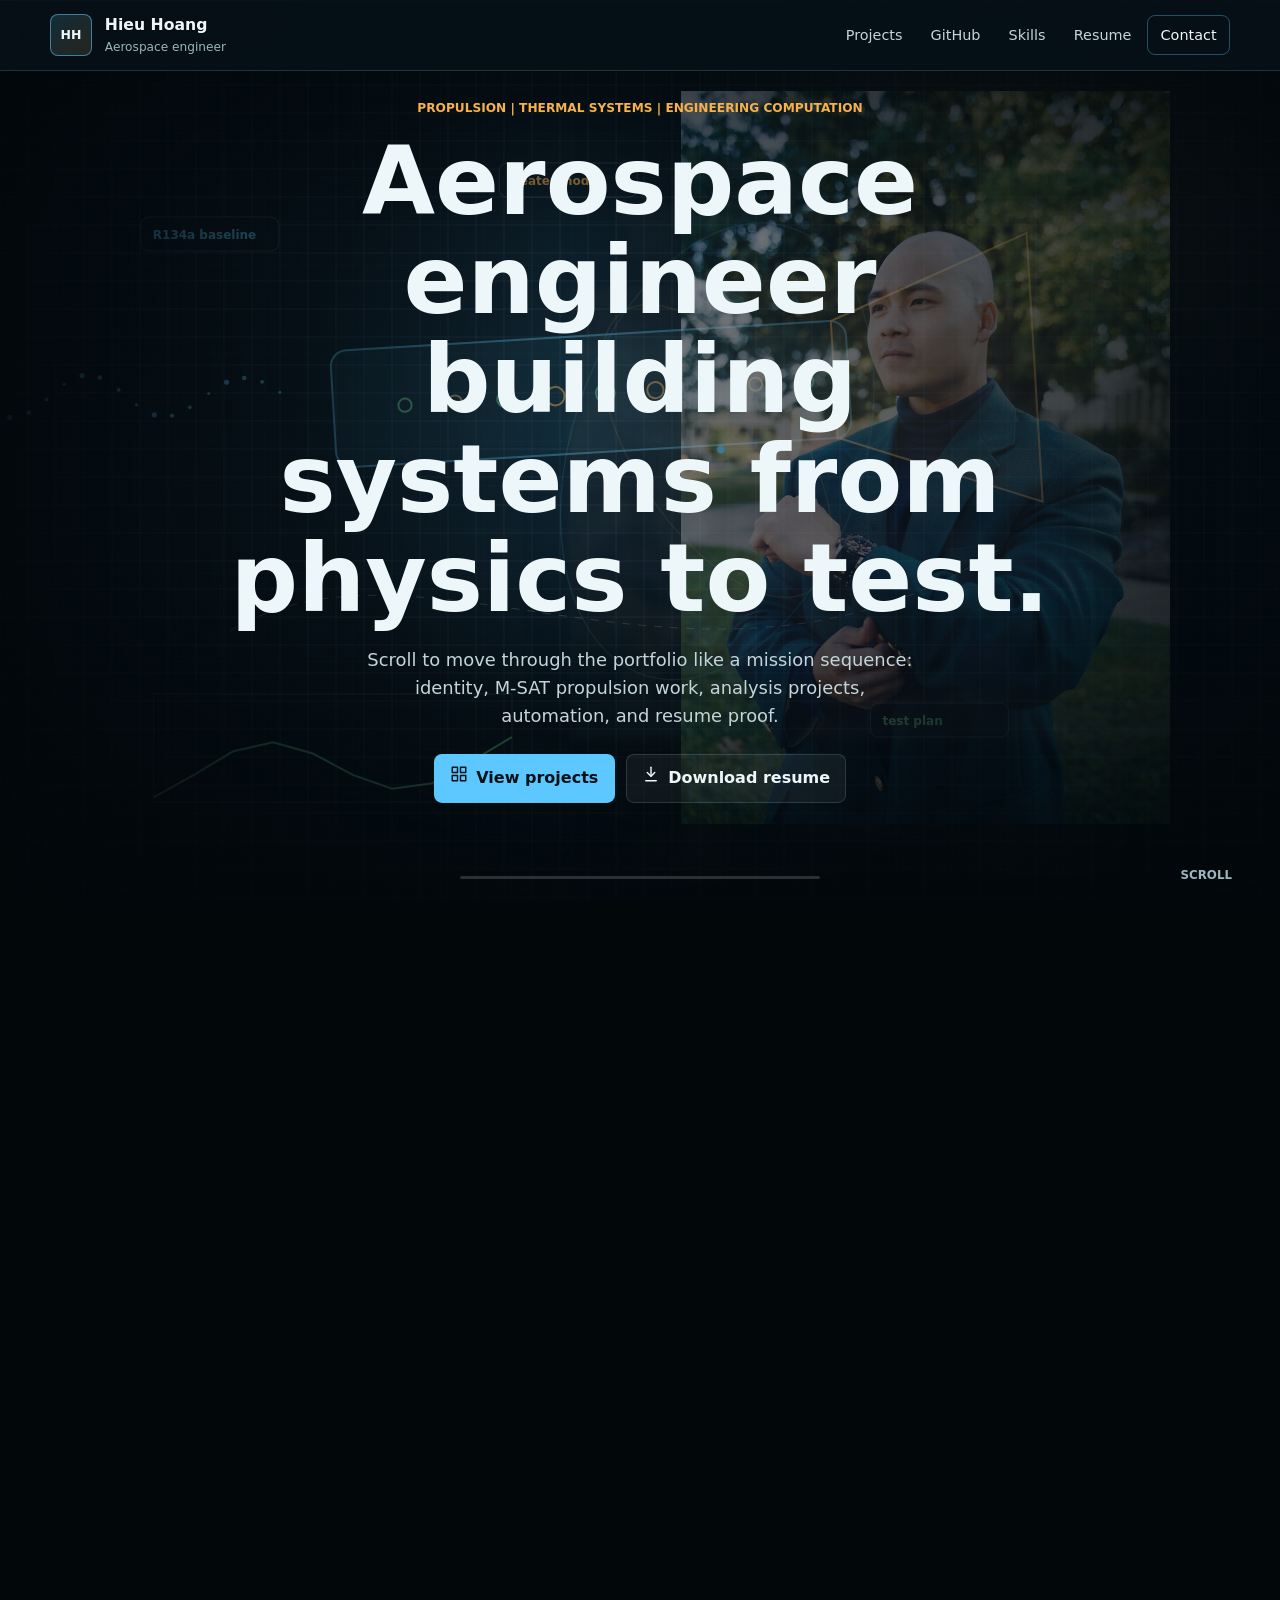
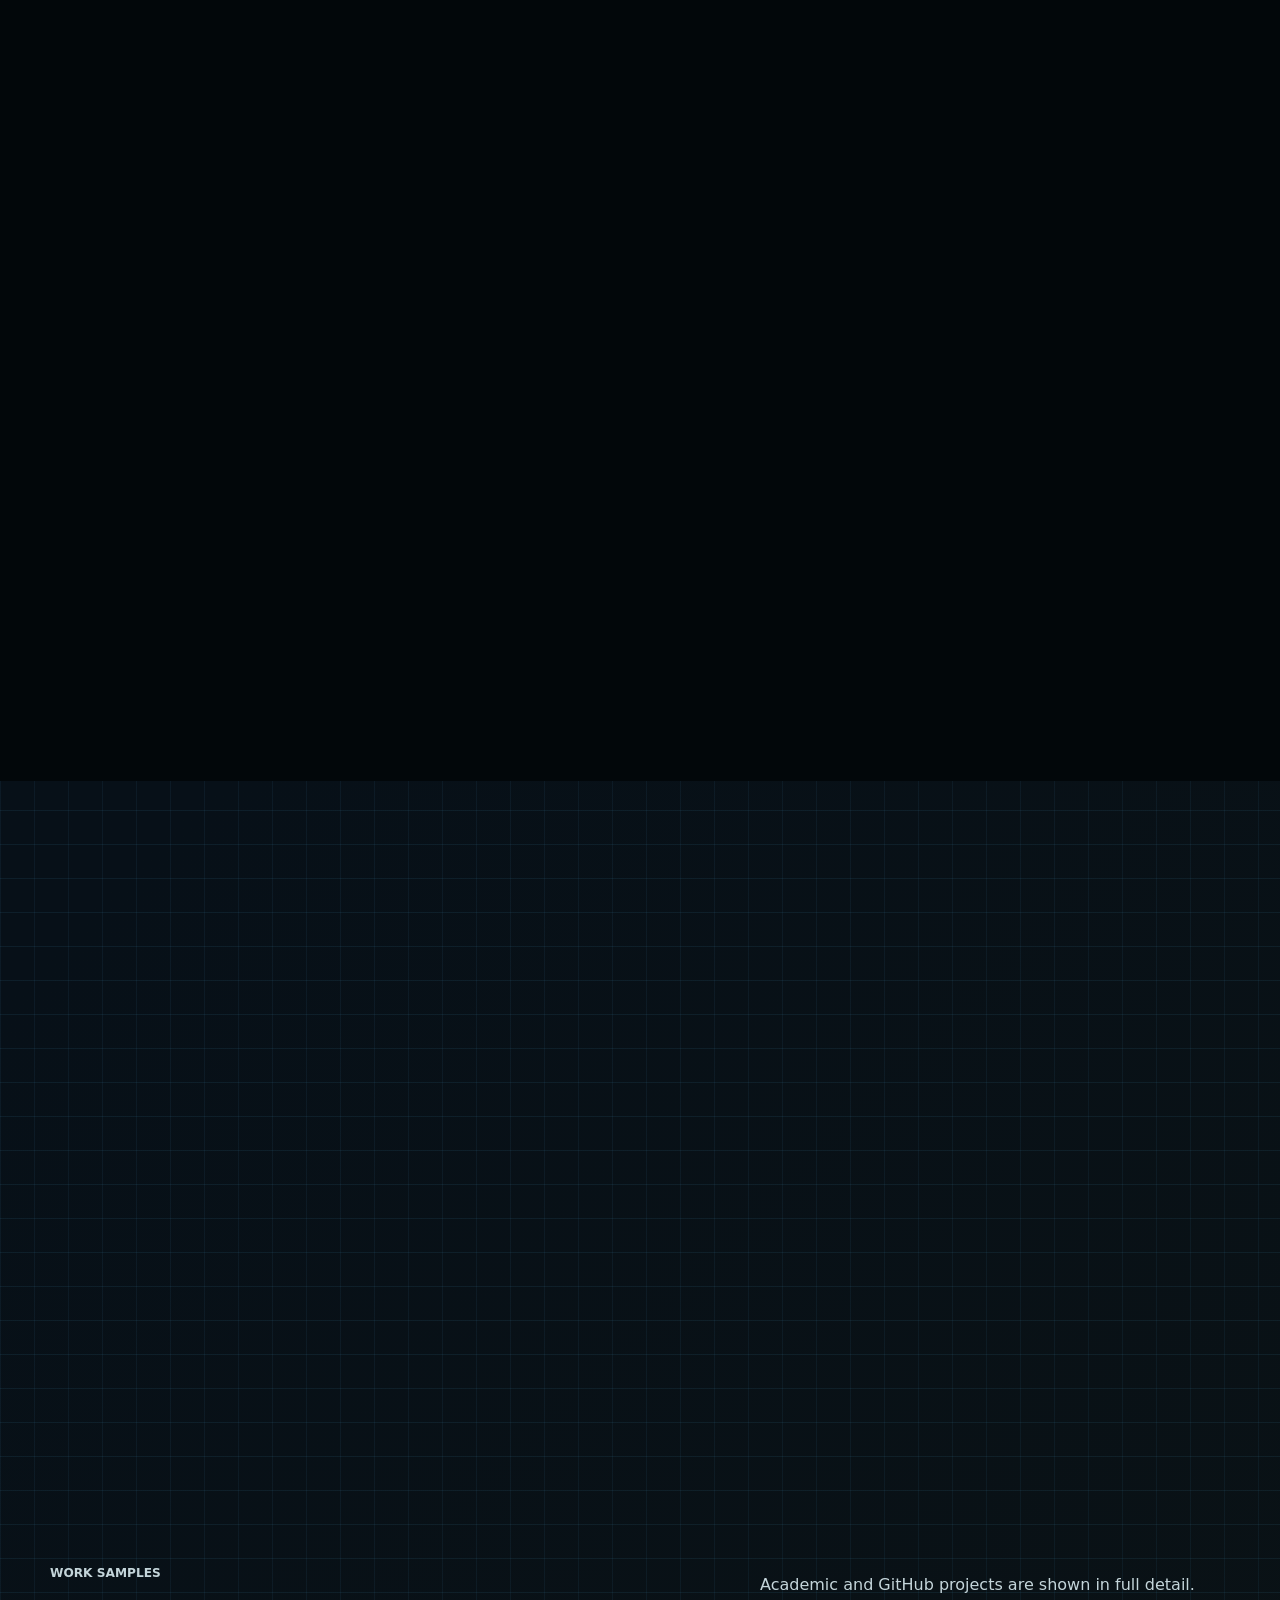
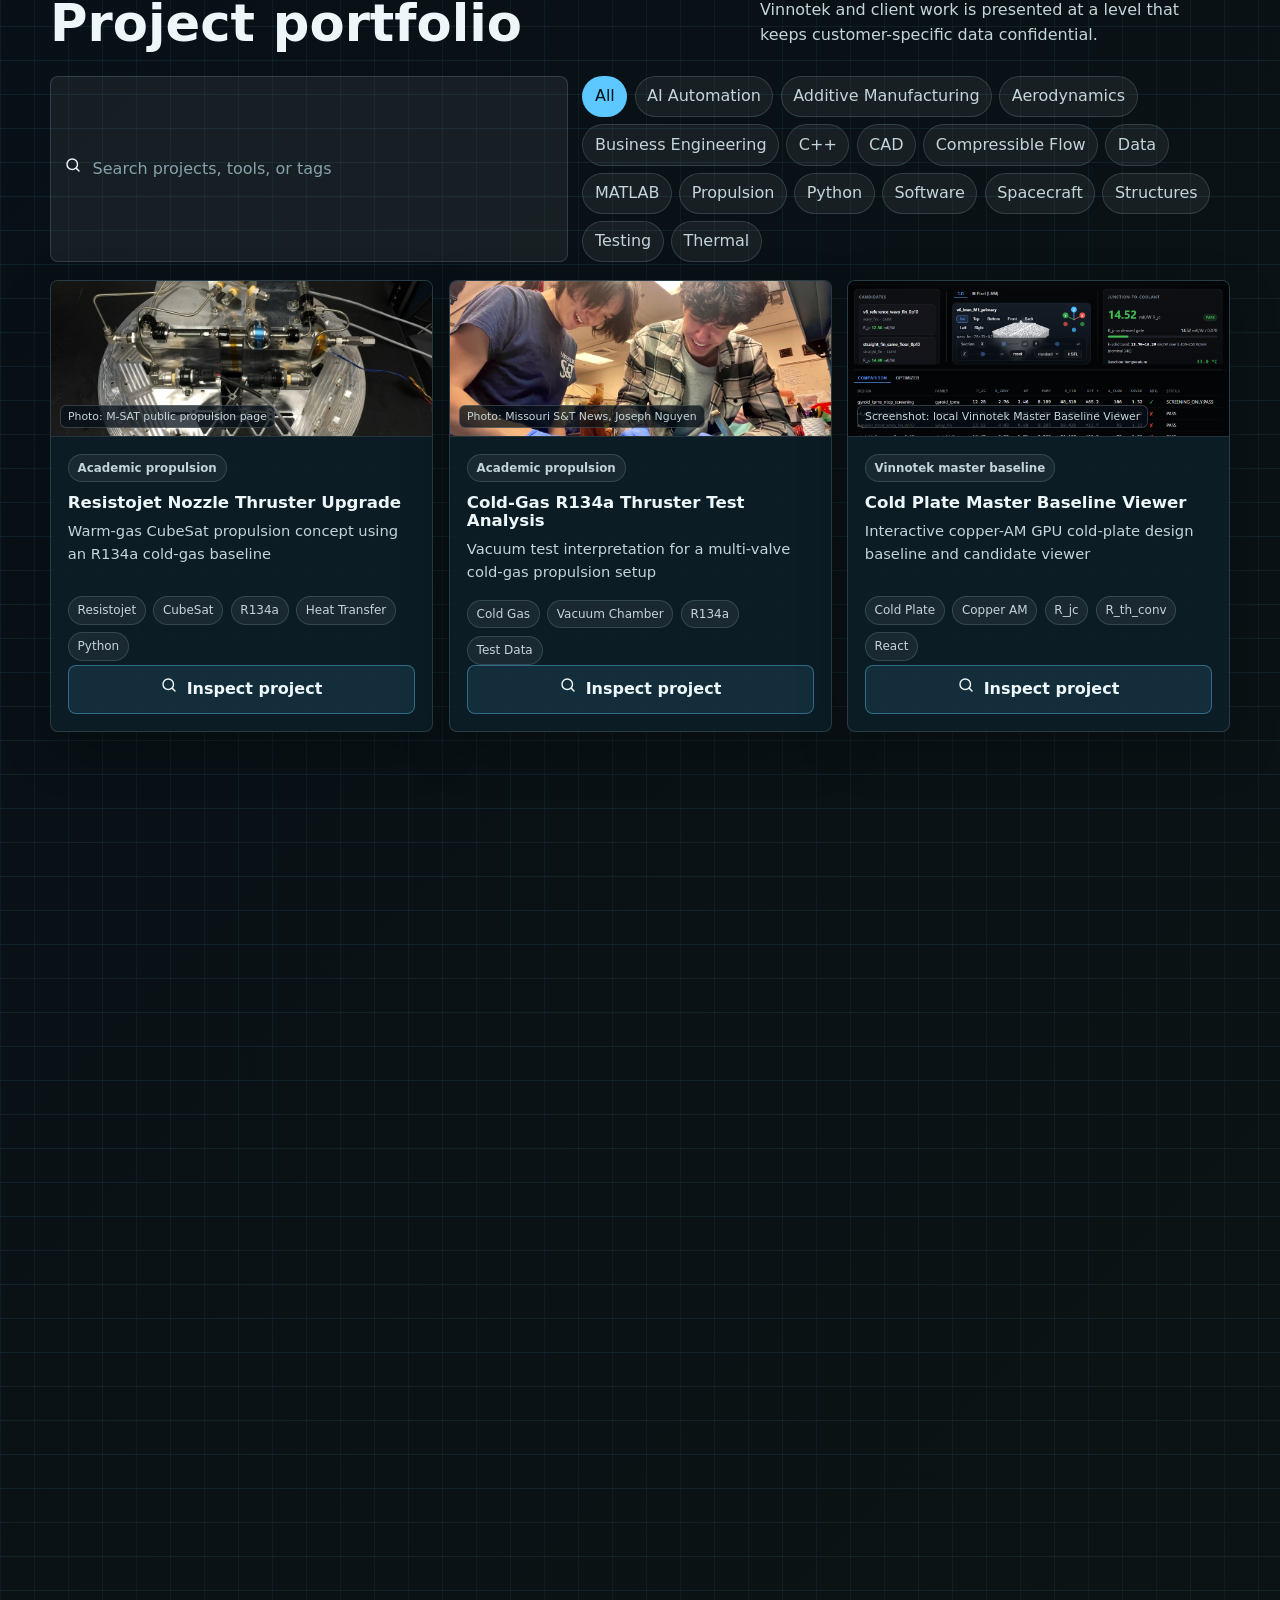
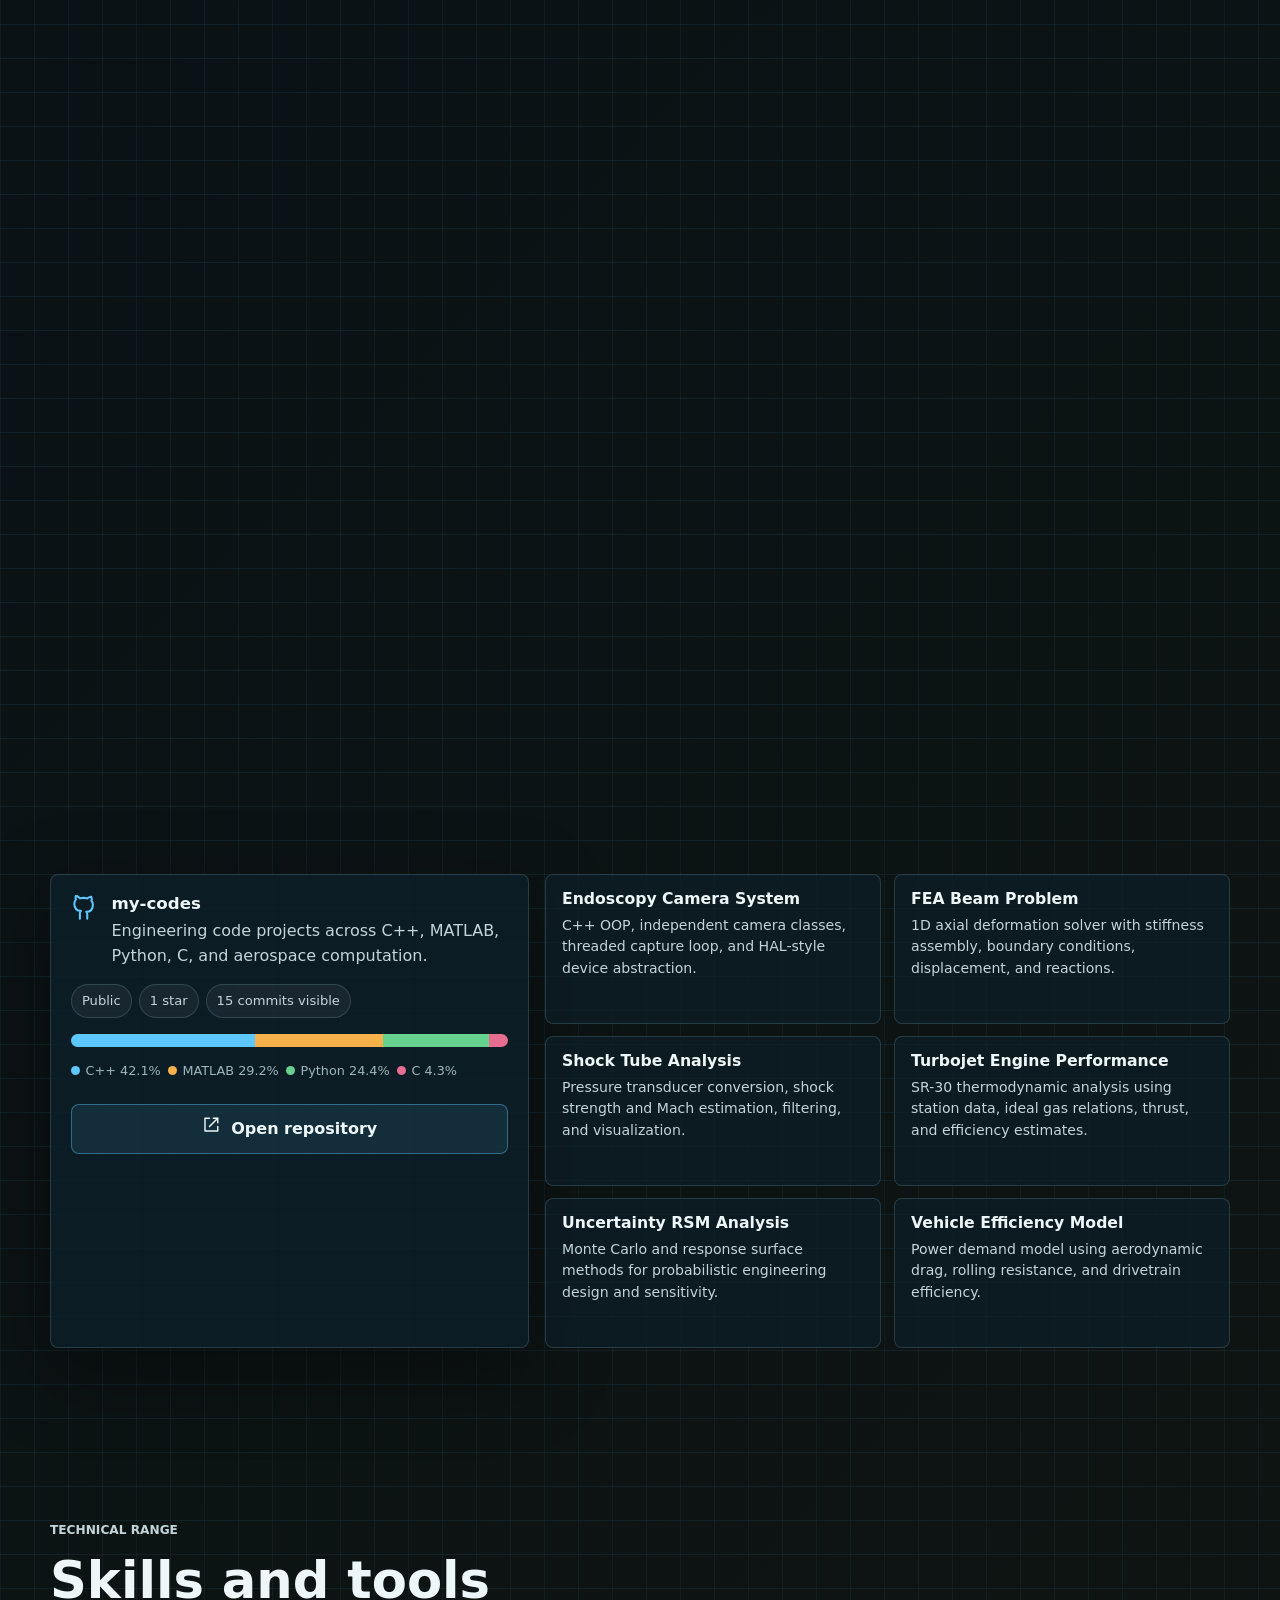
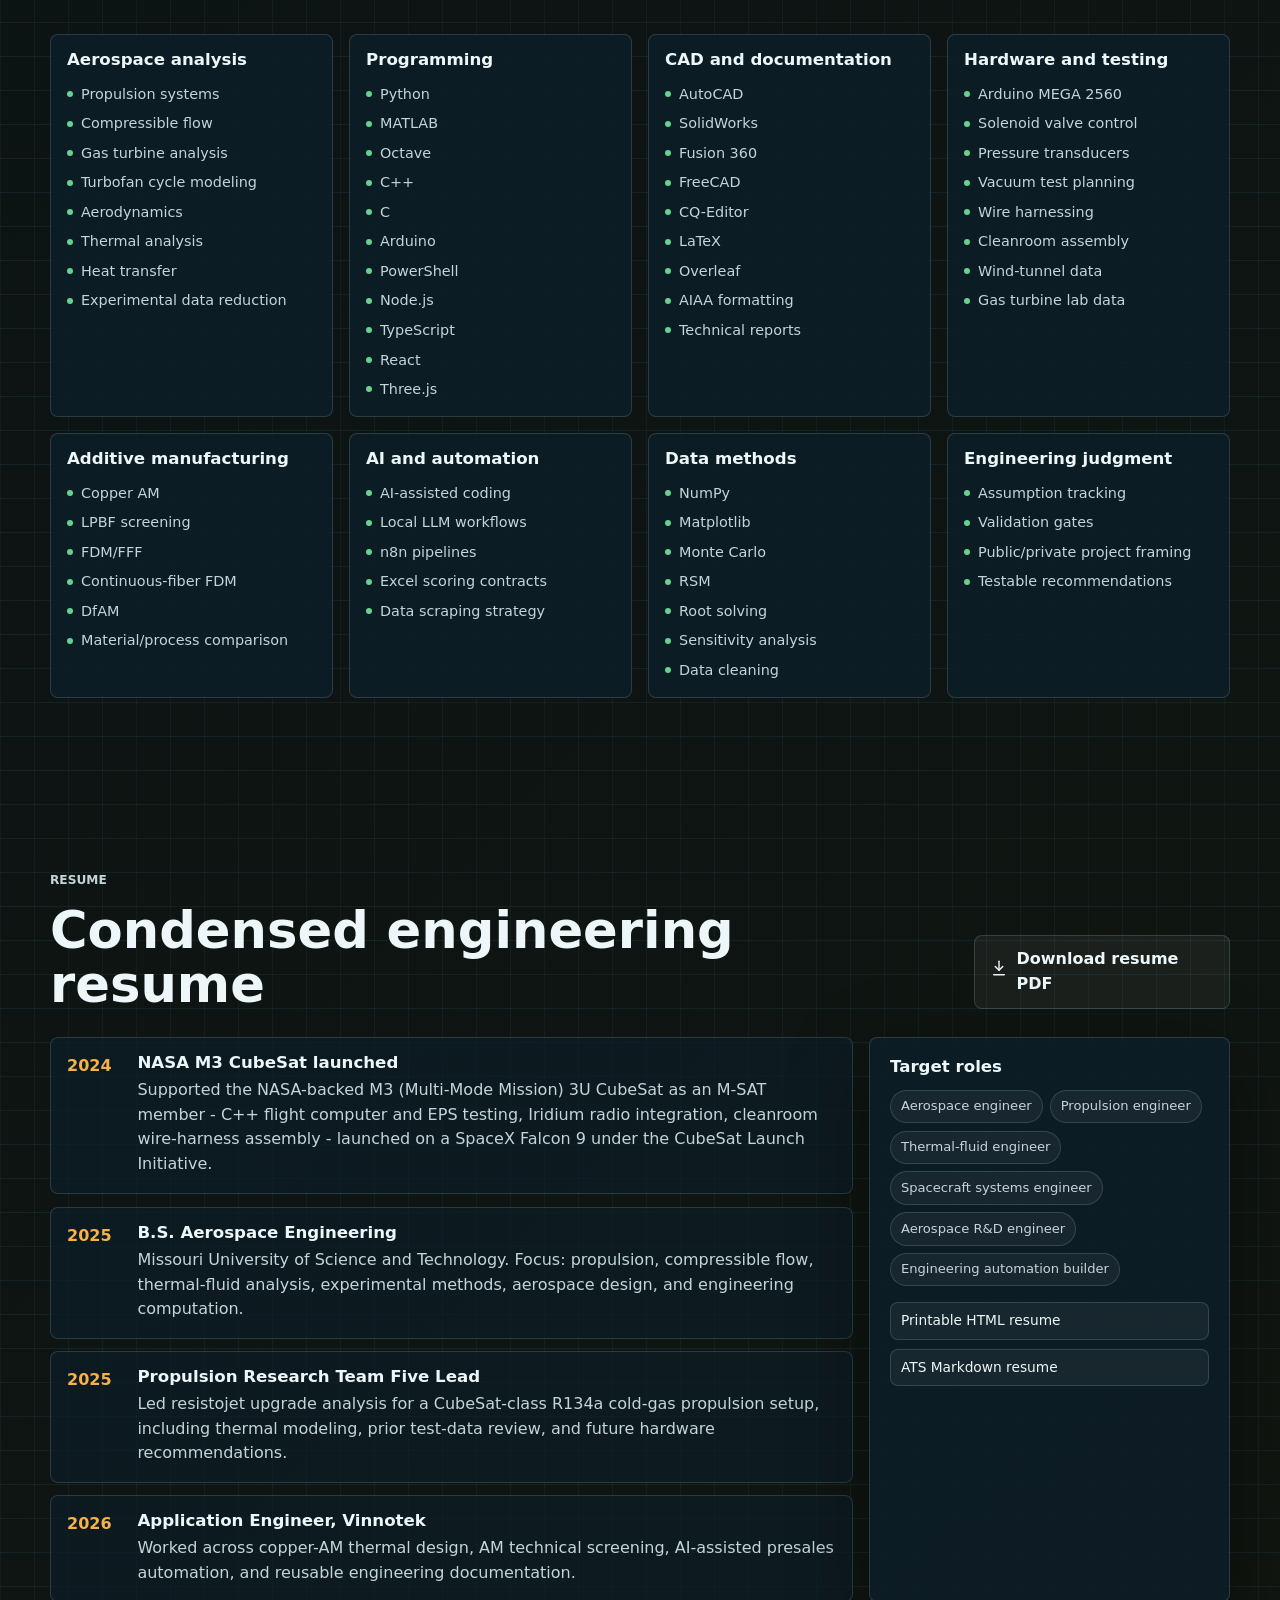
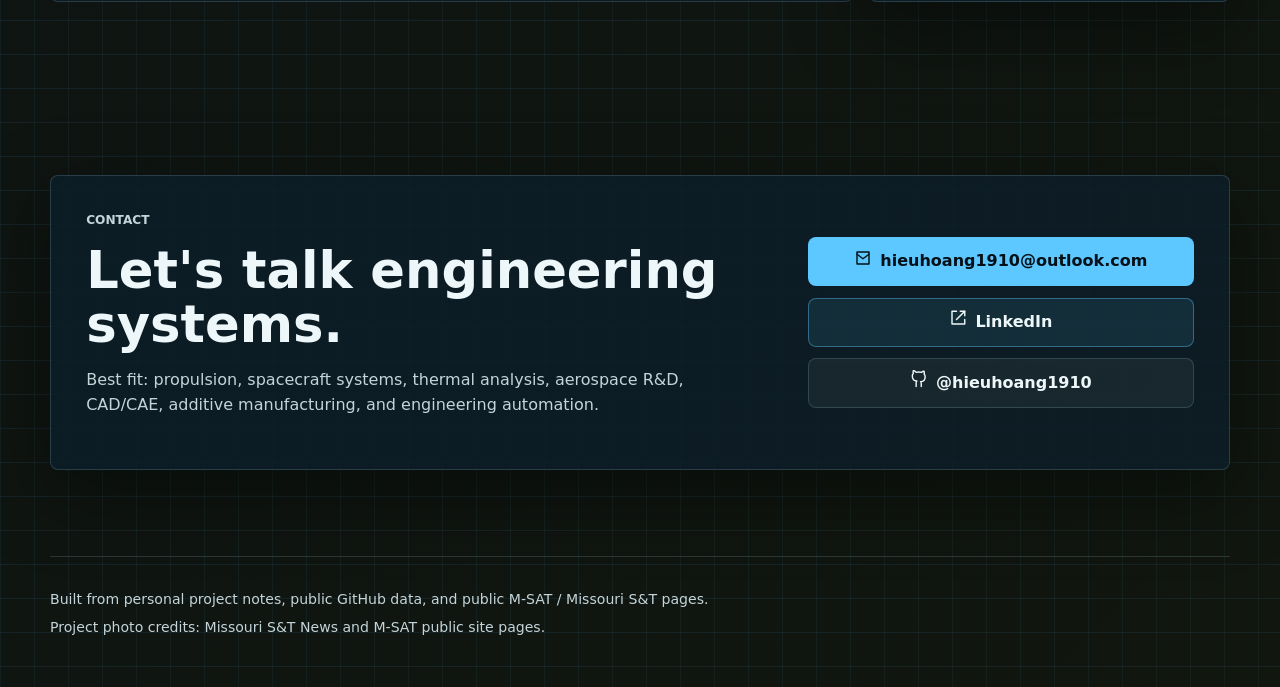
==== commit 464762cf: "Add digital business card, shareable card image, and full two-page resume - card.html/card.css: busi" ====
--- a/index.html
+++ b/index.html
@@ -8,6 +8,12 @@
       content="Portfolio for Hieu Hoang, an aerospace engineer focused on propulsion, thermal analysis, spacecraft systems, engineering computation, and AI-assisted engineering workflows."
     />
     <meta name="theme-color" content="#071118" />
+    <meta property="og:title" content="Hieu Hoang | Aerospace Engineering Portfolio" />
+    <meta property="og:description" content="Aerospace engineer focused on propulsion, thermal analysis, spacecraft systems, and AI-assisted engineering workflows." />
+    <meta property="og:image" content="https://hieuhoang1910.github.io/assets/hieu-card.png" />
+    <meta property="og:url" content="https://hieuhoang1910.github.io/" />
+    <meta property="og:type" content="website" />
+    <meta name="twitter:card" content="summary_large_image" />
     <title>Hieu Hoang | Aerospace Engineering Portfolio</title>
     <link rel="icon" href="favicon.svg" type="image/svg+xml" />
     <link rel="stylesheet" href="styles.css" />
@@ -285,6 +291,11 @@
         <div class="resume-layout">
           <div class="timeline">
             <article>
+              <span>2024</span>
+              <h3>NASA M3 CubeSat launched</h3>
+              <p>Supported the NASA-backed M3 (Multi-Mode Mission) 3U CubeSat as an M-SAT member - C++ flight computer and EPS testing, Iridium radio integration, cleanroom wire-harness assembly - launched on a SpaceX Falcon 9 under the CubeSat Launch Initiative.</p>
+            </article>
+            <article>
               <span>2025</span>
               <h3>B.S. Aerospace Engineering</h3>
               <p>Missouri University of Science and Technology. Focus: propulsion, compressible flow, thermal-fluid analysis, experimental methods, aerospace design, and engineering computation.</p>
@@ -296,7 +307,7 @@
             </article>
             <article>
               <span>2026</span>
-              <h3>Vinnotek technical projects</h3>
+              <h3>Application Engineer, Vinnotek</h3>
               <p>Worked across copper-AM thermal design, AM technical screening, AI-assisted presales automation, and reusable engineering documentation.</p>
             </article>
           </div>
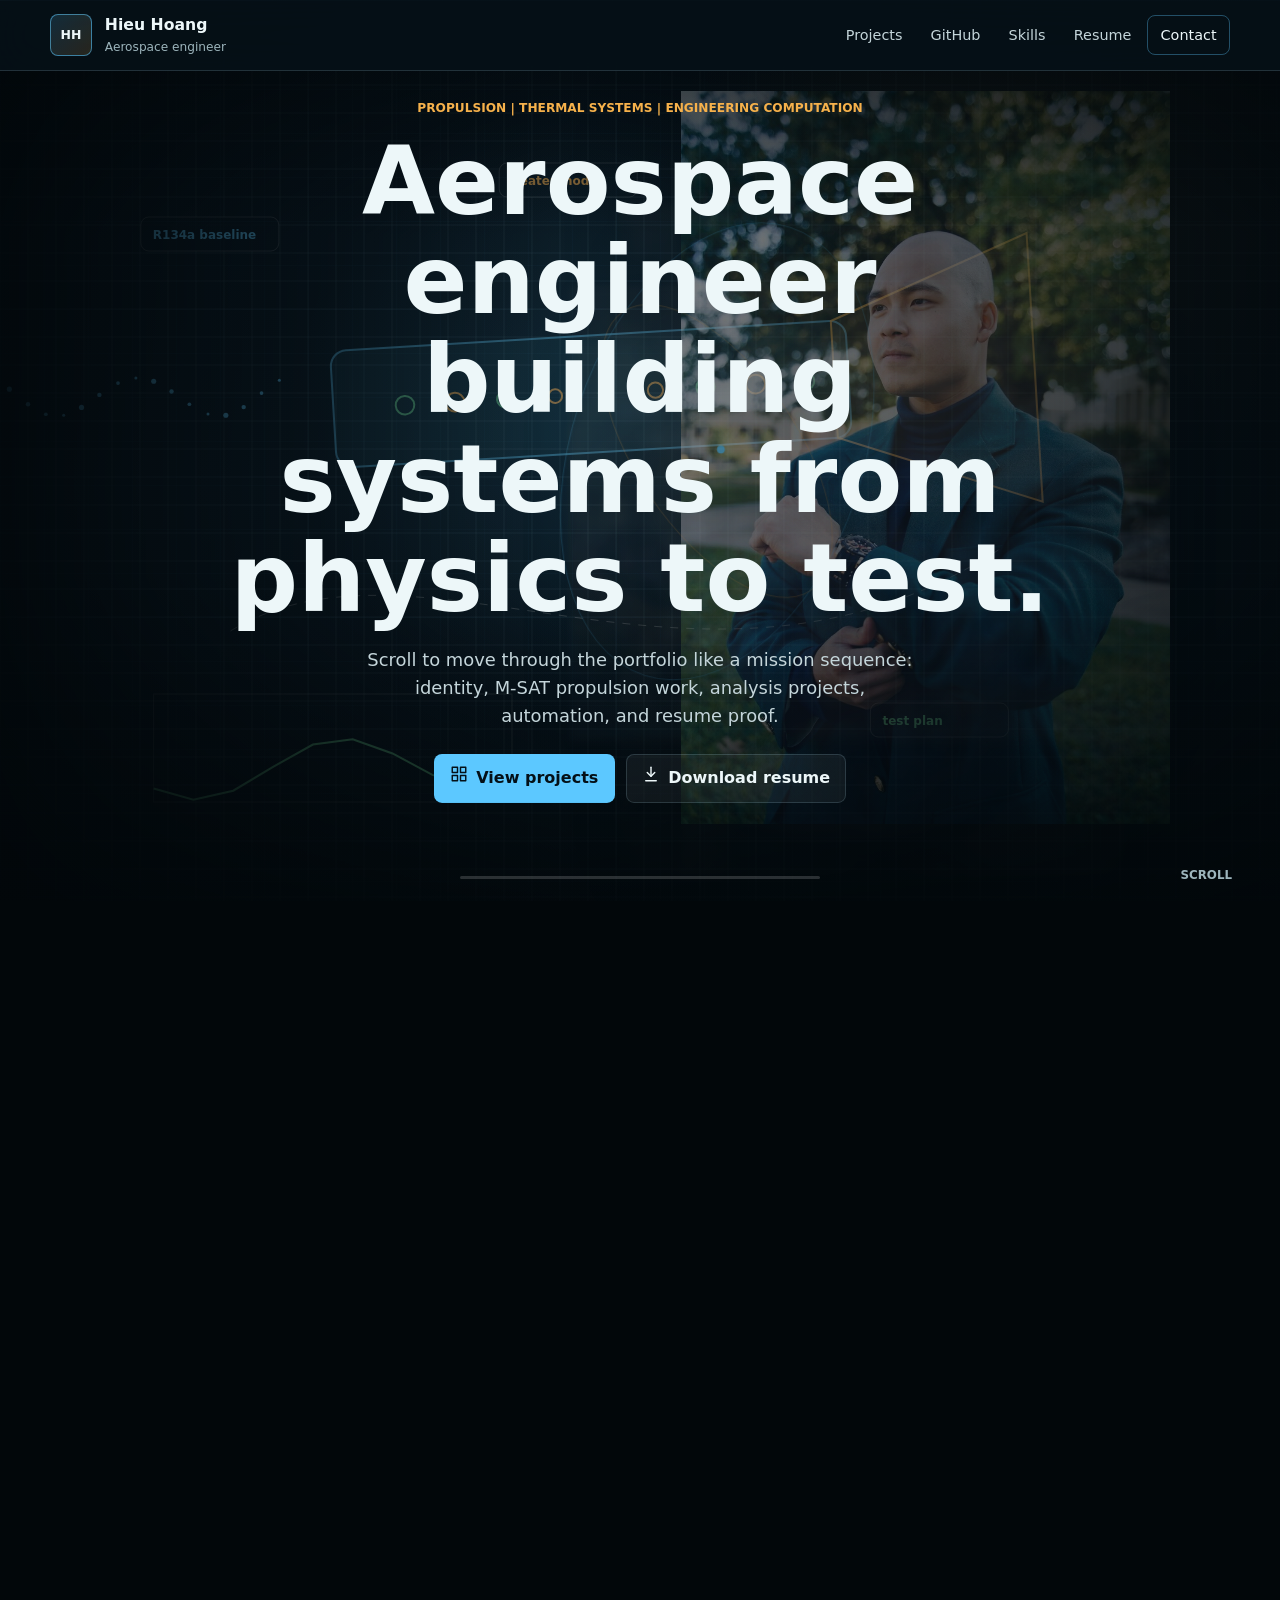
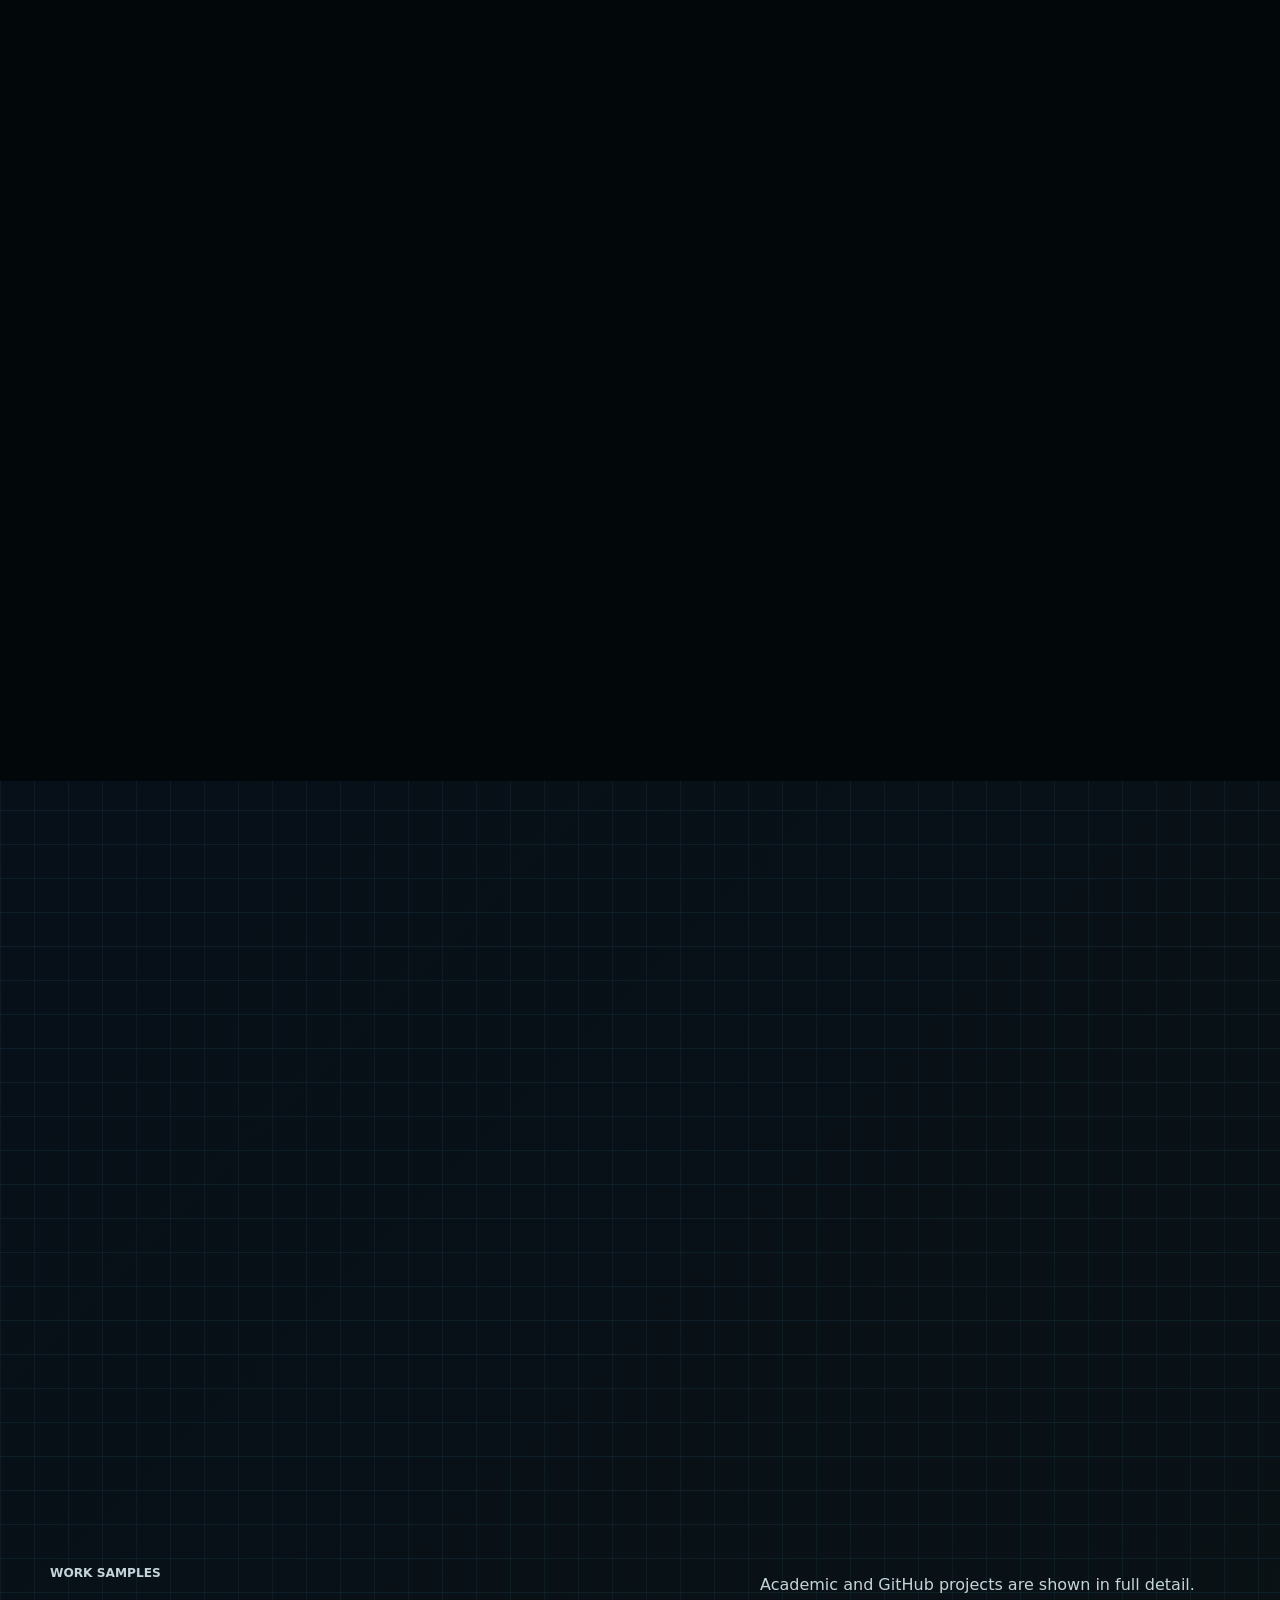
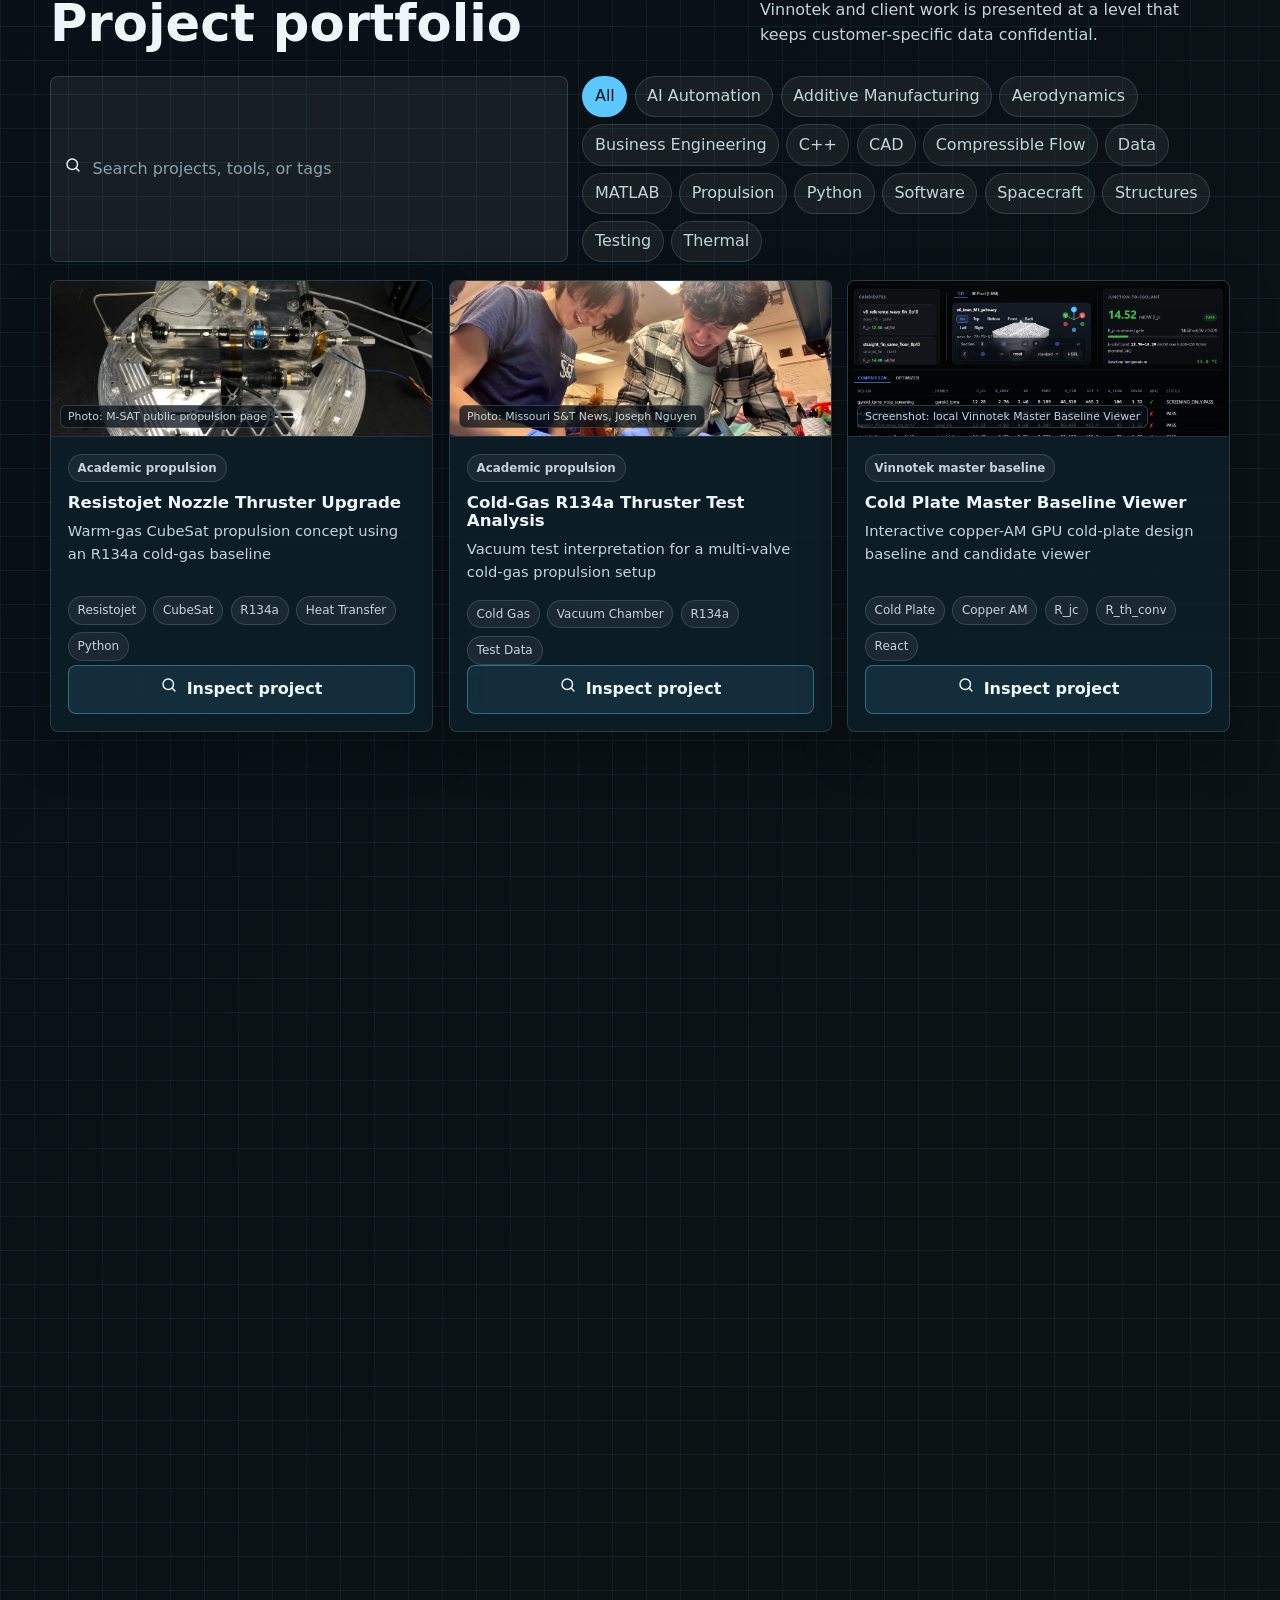
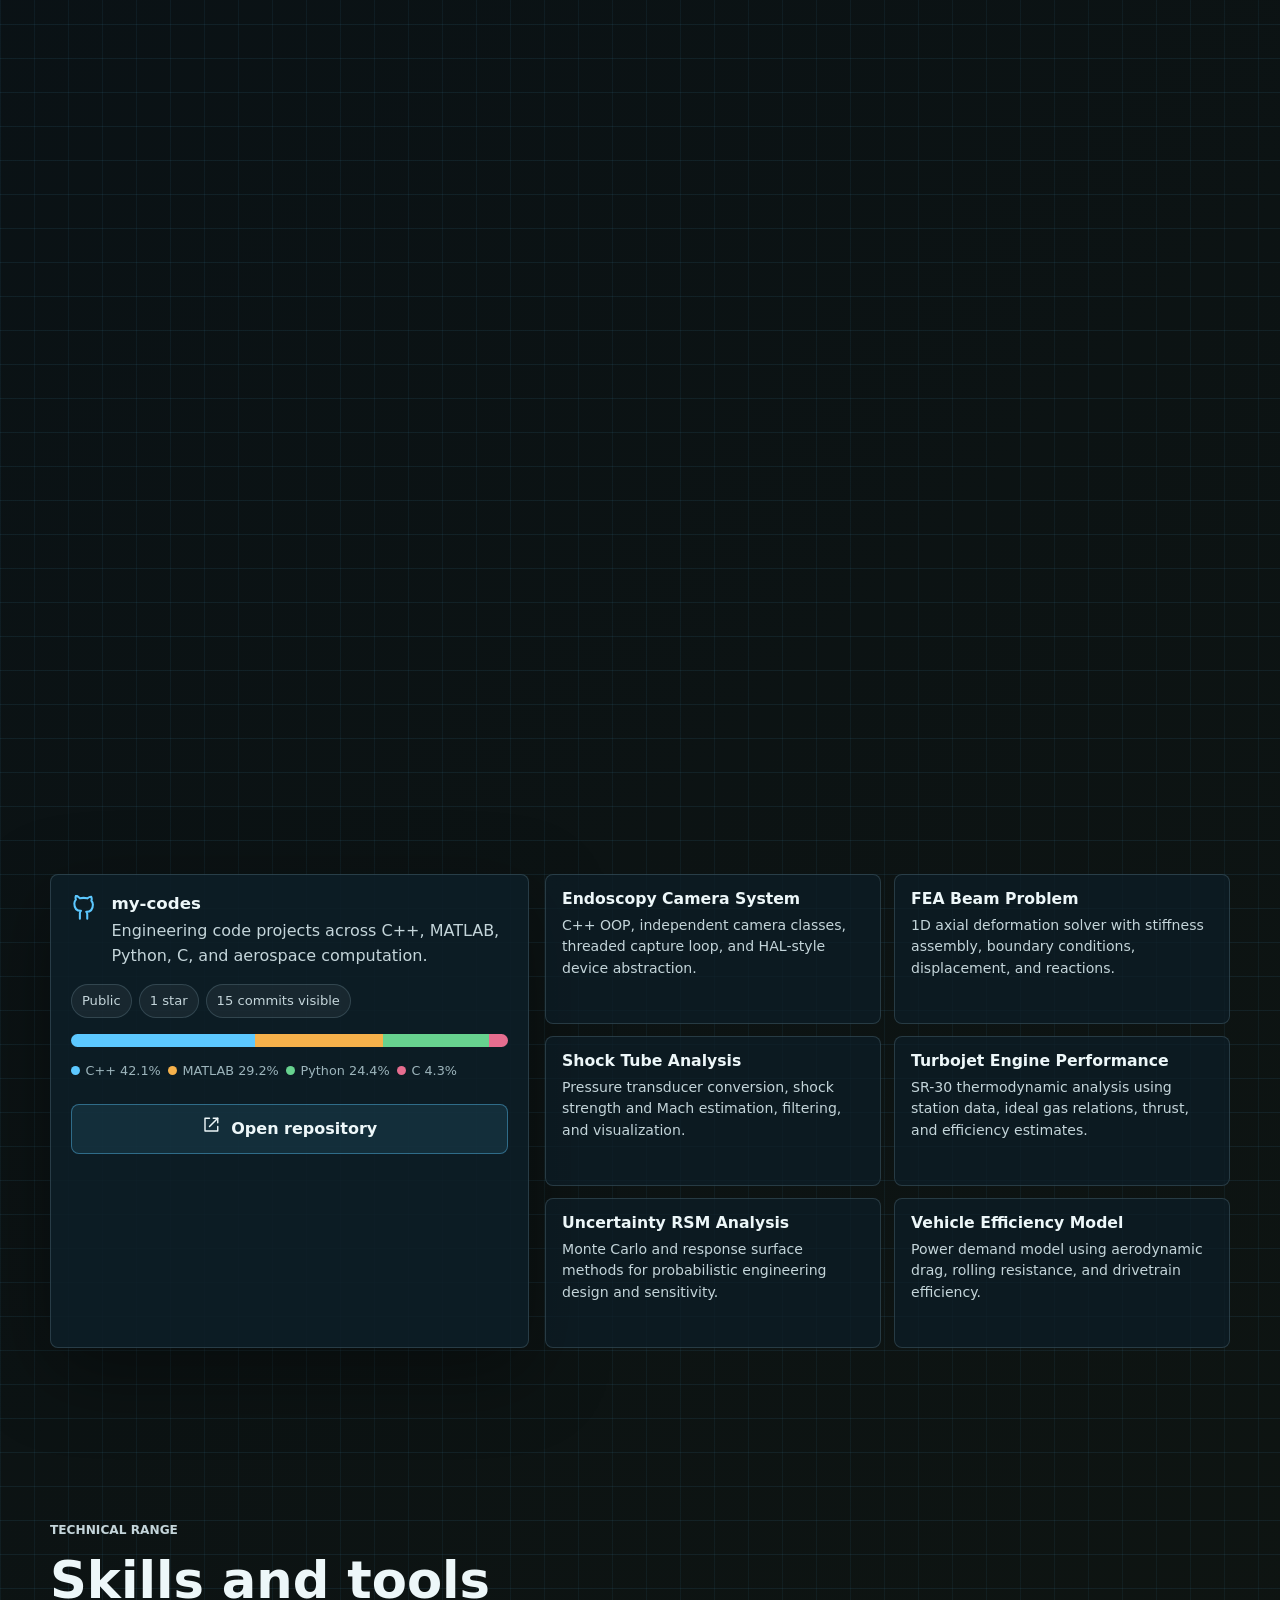
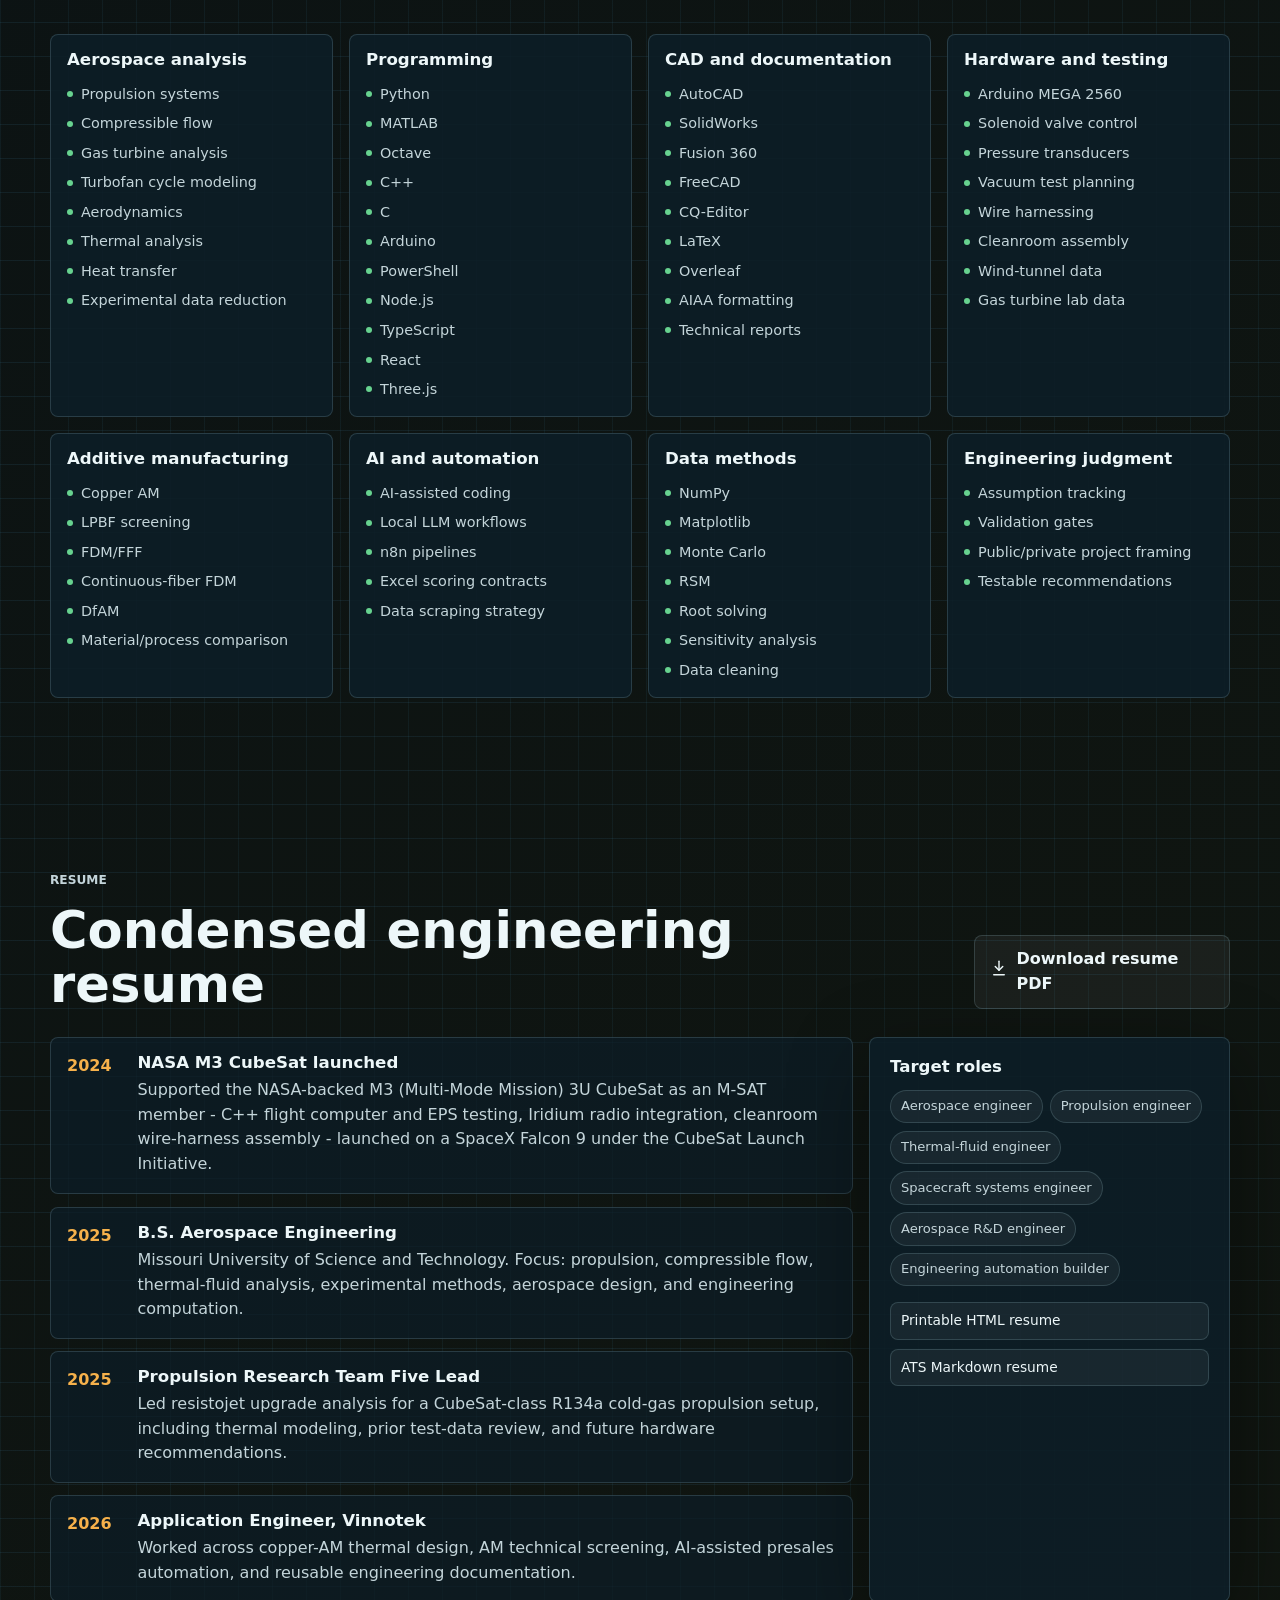
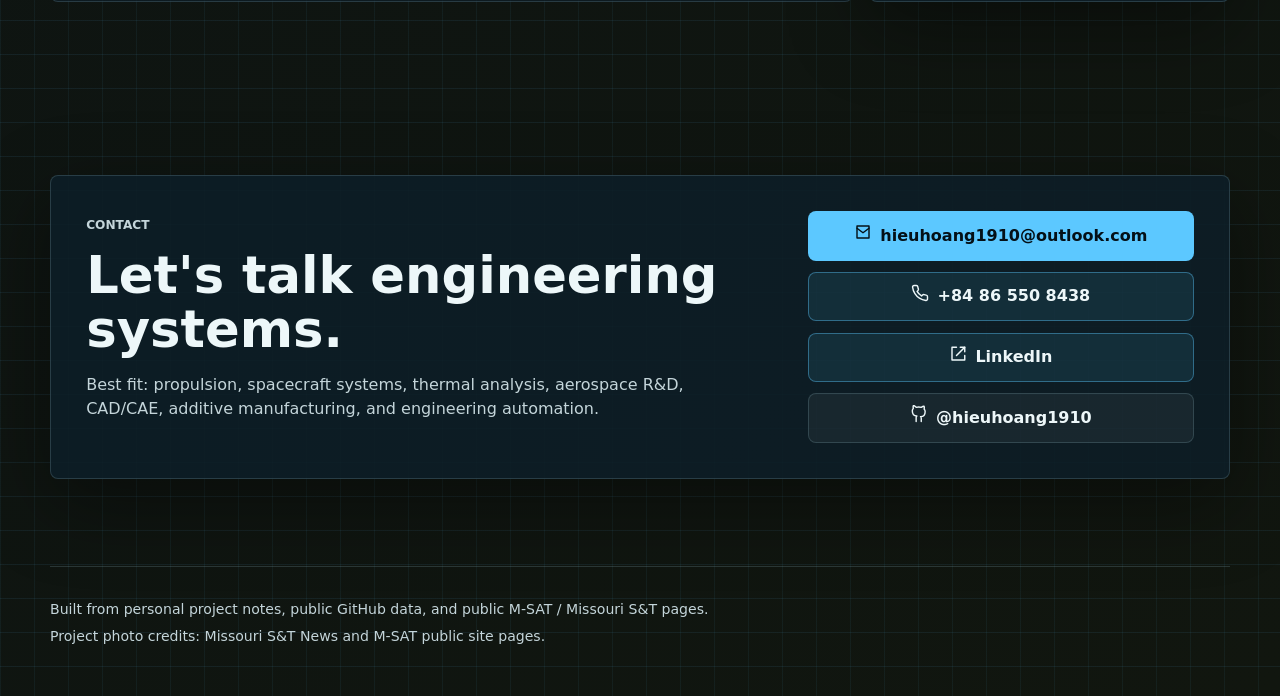
==== commit 1f187a59: "Reorganize folder structure, add phone-size card image, point QRs at portfolio - Move CSS to assets/" ====
--- a/index.html
+++ b/index.html
@@ -10,13 +10,13 @@
     <meta name="theme-color" content="#071118" />
     <meta property="og:title" content="Hieu Hoang | Aerospace Engineering Portfolio" />
     <meta property="og:description" content="Aerospace engineer focused on propulsion, thermal analysis, spacecraft systems, and AI-assisted engineering workflows." />
-    <meta property="og:image" content="https://hieuhoang1910.github.io/assets/hieu-card.png" />
+    <meta property="og:image" content="https://hieuhoang1910.github.io/assets/share/hieu-card.png" />
     <meta property="og:url" content="https://hieuhoang1910.github.io/" />
     <meta property="og:type" content="website" />
     <meta name="twitter:card" content="summary_large_image" />
     <title>Hieu Hoang | Aerospace Engineering Portfolio</title>
     <link rel="icon" href="favicon.svg" type="image/svg+xml" />
-    <link rel="stylesheet" href="styles.css" />
+    <link rel="stylesheet" href="assets/css/styles.css" />
   </head>
   <body>
     <a class="skip-link" href="#main">Skip to content</a>
@@ -51,19 +51,19 @@
 
           <div class="story-media-stack" aria-hidden="true">
             <figure class="story-layer portrait-layer is-active" data-story-layer="0">
-              <img src="assets/profile/hieu-profile-portrait.jpg" alt="" />
+              <img src="assets/images/profile/hieu-profile-portrait.jpg" alt="" />
             </figure>
             <figure class="story-layer hardware-layer" data-story-layer="1">
-              <img src="assets/projects/msat-mr-mrs-thruster.jpg" alt="" />
+              <img src="assets/images/projects/msat-mr-mrs-thruster.jpg" alt="" />
             </figure>
             <figure class="story-layer lab-layer" data-story-layer="2">
-              <img src="assets/projects/mst-satellite-lab-pcb.png" alt="" />
+              <img src="assets/images/projects/mst-satellite-lab-pcb.png" alt="" />
             </figure>
             <figure class="story-layer structure-layer" data-story-layer="3">
-              <img src="assets/projects/msat-structure-closeup-1.jpg" alt="" />
+              <img src="assets/images/projects/msat-structure-closeup-1.jpg" alt="" />
             </figure>
             <figure class="story-layer team-layer" data-story-layer="4">
-              <img src="assets/projects/mst-satellite-team-photo.png" alt="" />
+              <img src="assets/images/projects/mst-satellite-team-photo.png" alt="" />
             </figure>
           </div>
 
@@ -86,7 +86,7 @@
                   <span data-icon="grid"></span>
                   View projects
                 </a>
-                <a class="button ghost" href="Hieu_Hoang_Resume.pdf" download="Hieu_Hoang_Resume.pdf">
+                <a class="button ghost" href="downloads/Hieu_Hoang_Resume.pdf" download="Hieu_Hoang_Resume.pdf">
                   <span data-icon="download"></span>
                   Download resume
                 </a>
@@ -170,7 +170,7 @@
         </div>
         <div class="about-layout">
           <figure class="about-photo">
-            <img src="assets/profile/hieu-profile-square.jpg" alt="Portrait of Hieu Hoang" loading="lazy" />
+            <img src="assets/images/profile/hieu-profile-square.jpg" alt="Portrait of Hieu Hoang" loading="lazy" />
           </figure>
           <div class="about-copy">
             <p>
@@ -282,7 +282,7 @@
             <p class="eyebrow">Resume</p>
             <h2 id="resume-title">Condensed engineering resume</h2>
           </div>
-          <a class="button ghost" href="Hieu_Hoang_Resume.pdf" download="Hieu_Hoang_Resume.pdf">
+          <a class="button ghost" href="downloads/Hieu_Hoang_Resume.pdf" download="Hieu_Hoang_Resume.pdf">
             <span data-icon="download"></span>
             Download resume PDF
           </a>
@@ -323,7 +323,7 @@
             </div>
             <div class="resume-links">
               <a href="resume.html">Printable HTML resume</a>
-              <a href="resume.md">ATS Markdown resume</a>
+              <a href="downloads/resume.md">ATS Markdown resume</a>
             </div>
           </div>
         </div>
@@ -343,6 +343,10 @@
             <a class="button primary" href="mailto:hieuhoang1910@outlook.com">
               <span data-icon="mail"></span>
               hieuhoang1910@outlook.com
+            </a>
+            <a class="button secondary" href="tel:+84865508438">
+              <span data-icon="phone"></span>
+              +84 86 550 8438
             </a>
             <a class="button secondary" href="https://www.linkedin.com/in/hieu-hoang-8b195224a/" target="_blank" rel="noopener noreferrer">
               <span data-icon="external"></span>
@@ -385,6 +389,6 @@
       </div>
     </dialog>
 
-    <script src="app.js" defer></script>
+    <script src="assets/js/app.js" defer></script>
   </body>
 </html>
--- a/assets/css/styles.css
+++ b/assets/css/styles.css
@@ -0,0 +1,1731 @@
+:root {
+  --bg: #071118;
+  --bg-2: #0b1921;
+  --bg-3: #10242d;
+  --panel: rgba(13, 30, 39, 0.88);
+  --panel-strong: #102631;
+  --line: rgba(166, 211, 224, 0.18);
+  --line-strong: rgba(166, 211, 224, 0.34);
+  --text: #edf7f9;
+  --muted: #9db5bc;
+  --soft: #c4d5da;
+  --cyan: #5cc8ff;
+  --amber: #f6b14b;
+  --green: #67d28f;
+  --rose: #e66d8f;
+  --shadow: 0 24px 80px rgba(0, 0, 0, 0.38);
+  --radius: 8px;
+  --max: 1180px;
+  color-scheme: dark;
+  font-family:
+    Inter, ui-sans-serif, system-ui, -apple-system, BlinkMacSystemFont, "Segoe UI", sans-serif;
+}
+
+* {
+  box-sizing: border-box;
+}
+
+html {
+  scroll-behavior: smooth;
+}
+
+body {
+  margin: 0;
+  min-width: 320px;
+  background:
+    linear-gradient(rgba(92, 200, 255, 0.08) 1px, transparent 1px),
+    linear-gradient(90deg, rgba(92, 200, 255, 0.06) 1px, transparent 1px),
+    radial-gradient(circle at 20% 0%, rgba(92, 200, 255, 0.12), transparent 34rem),
+    linear-gradient(135deg, var(--bg), #071018 44%, #11160f 100%);
+  background-size: 34px 34px, 34px 34px, auto, auto;
+  color: var(--text);
+  line-height: 1.55;
+}
+
+body::before {
+  content: "";
+  position: fixed;
+  inset: 0;
+  z-index: -1;
+  pointer-events: none;
+  background:
+    linear-gradient(115deg, rgba(255, 255, 255, 0.06), transparent 20%, transparent 80%, rgba(246, 177, 75, 0.08)),
+    linear-gradient(180deg, rgba(7, 17, 24, 0.18), rgba(7, 17, 24, 0.9));
+}
+
+a {
+  color: inherit;
+}
+
+button,
+input {
+  font: inherit;
+}
+
+button {
+  color: inherit;
+}
+
+.sr-only,
+.skip-link {
+  position: absolute;
+  width: 1px;
+  height: 1px;
+  padding: 0;
+  margin: -1px;
+  overflow: hidden;
+  clip: rect(0, 0, 0, 0);
+  white-space: nowrap;
+  border: 0;
+}
+
+.skip-link:focus {
+  top: 0.75rem;
+  left: 0.75rem;
+  z-index: 1000;
+  width: auto;
+  height: auto;
+  padding: 0.7rem 1rem;
+  clip: auto;
+  border: 1px solid var(--cyan);
+  background: var(--bg-2);
+}
+
+.site-header {
+  position: sticky;
+  top: 0;
+  z-index: 50;
+  border-bottom: 1px solid var(--line);
+  background: rgba(7, 17, 24, 0.84);
+  -webkit-backdrop-filter: blur(18px);
+  backdrop-filter: blur(18px);
+}
+
+.nav-shell {
+  width: min(var(--max), calc(100% - 2rem));
+  min-height: 70px;
+  margin: 0 auto;
+  display: flex;
+  align-items: center;
+  justify-content: space-between;
+  gap: 1rem;
+}
+
+.brand-mark {
+  display: inline-flex;
+  align-items: center;
+  gap: 0.8rem;
+  min-width: 0;
+  text-decoration: none;
+}
+
+.brand-symbol {
+  display: grid;
+  place-items: center;
+  width: 42px;
+  height: 42px;
+  border: 1px solid rgba(92, 200, 255, 0.55);
+  border-radius: 8px;
+  background: linear-gradient(135deg, rgba(92, 200, 255, 0.16), rgba(246, 177, 75, 0.14));
+  color: var(--text);
+  font-size: 0.78rem;
+  font-weight: 800;
+}
+
+.brand-mark strong,
+.brand-mark small {
+  display: block;
+}
+
+.brand-mark strong {
+  font-size: 0.98rem;
+}
+
+.brand-mark small {
+  color: var(--muted);
+  font-size: 0.76rem;
+}
+
+.nav-links {
+  display: flex;
+  align-items: center;
+  gap: 0.2rem;
+}
+
+.nav-links a {
+  display: inline-flex;
+  align-items: center;
+  min-height: 40px;
+  padding: 0.45rem 0.78rem;
+  border-radius: 8px;
+  color: var(--soft);
+  font-size: 0.9rem;
+  text-decoration: none;
+}
+
+.nav-links a:hover,
+.nav-links a:focus-visible,
+.nav-links a.active {
+  color: var(--text);
+  background: rgba(255, 255, 255, 0.07);
+  outline: none;
+}
+
+.nav-links .nav-contact {
+  border: 1px solid rgba(92, 200, 255, 0.35);
+  color: var(--text);
+}
+
+.menu-toggle {
+  display: none;
+  align-items: center;
+  justify-content: center;
+  width: 42px;
+  height: 42px;
+  border: 1px solid var(--line);
+  border-radius: 8px;
+  background: rgba(255, 255, 255, 0.06);
+}
+
+.icon-lines,
+.icon-lines::before,
+.icon-lines::after {
+  display: block;
+  width: 18px;
+  height: 2px;
+  background: currentColor;
+}
+
+.icon-lines {
+  position: relative;
+}
+
+.icon-lines::before,
+.icon-lines::after {
+  content: "";
+  position: absolute;
+  left: 0;
+}
+
+.icon-lines::before {
+  top: -6px;
+}
+
+.icon-lines::after {
+  top: 6px;
+}
+
+.zoom-story {
+  position: relative;
+  height: 620vh;
+  min-height: 3600px;
+  margin-top: -70px;
+  background: #02070a;
+}
+
+.zoom-stage {
+  position: sticky;
+  top: 0;
+  height: 100vh;
+  min-height: 720px;
+  overflow: hidden;
+  isolation: isolate;
+  background:
+    radial-gradient(circle at 48% 45%, rgba(92, 200, 255, 0.14), transparent 20rem),
+    radial-gradient(circle at 80% 20%, rgba(246, 177, 75, 0.12), transparent 22rem),
+    linear-gradient(180deg, #03090d 0%, #071118 54%, #02070a 100%);
+}
+
+.zoom-stage::before {
+  content: "";
+  position: absolute;
+  inset: 0;
+  z-index: 0;
+  pointer-events: none;
+  background:
+    linear-gradient(rgba(92, 200, 255, 0.08) 1px, transparent 1px),
+    linear-gradient(90deg, rgba(92, 200, 255, 0.07) 1px, transparent 1px);
+  background-size: 44px 44px;
+  opacity: calc(0.45 - var(--story-progress, 0) * 0.22);
+  transform: scale(calc(1 + var(--story-progress, 0) * 0.12));
+}
+
+.zoom-stage::after {
+  content: "";
+  position: absolute;
+  inset: 0;
+  z-index: 6;
+  pointer-events: none;
+  background:
+    linear-gradient(90deg, rgba(2, 7, 10, 0.92) 0%, rgba(2, 7, 10, 0.28) 44%, rgba(2, 7, 10, 0.82) 100%),
+    linear-gradient(180deg, rgba(2, 7, 10, 0.78) 0%, transparent 26%, transparent 64%, rgba(2, 7, 10, 0.82) 100%);
+}
+
+.story-media-stack {
+  position: absolute;
+  inset: 0;
+  z-index: 1;
+  pointer-events: none;
+}
+
+.story-layer {
+  position: absolute;
+  inset: 0;
+  margin: 0;
+  opacity: 0;
+  transform: translate3d(0, 3vh, 0) scale(0.94);
+  transition:
+    opacity 900ms ease,
+    transform 1200ms cubic-bezier(0.19, 1, 0.22, 1),
+    filter 900ms ease;
+  filter: blur(3px) saturate(0.86) contrast(1.02);
+}
+
+.story-layer.is-active {
+  opacity: 0.7;
+  transform: translate3d(0, 0, 0) scale(1);
+  filter: blur(0) saturate(1) contrast(1.04);
+}
+
+.story-layer img {
+  width: 100%;
+  height: 100%;
+  box-sizing: border-box;
+  display: block;
+  object-fit: contain;
+  object-position: center;
+  padding:
+    clamp(5.6rem, 10vh, 8.5rem)
+    clamp(1rem, 5vw, 4rem)
+    clamp(4.8rem, 8vh, 7.2rem)
+    min(44vw, 620px);
+  filter: drop-shadow(0 34px 58px rgba(0, 0, 0, 0.42));
+}
+
+.portrait-layer img {
+  object-position: 72% center;
+}
+
+.hardware-layer img,
+.structure-layer img {
+  object-position: center;
+}
+
+.lab-layer img {
+  object-position: 56% 50%;
+}
+
+.team-layer img {
+  object-position: center 42%;
+}
+
+.zoom-core {
+  position: absolute;
+  top: 50%;
+  left: 56%;
+  z-index: 4;
+  width: min(58vw, 720px);
+  aspect-ratio: 1;
+  pointer-events: none;
+  transform:
+    translate(-50%, -50%)
+    scale(calc(0.78 + var(--story-progress, 0) * 0.46))
+    rotate(calc(var(--story-progress, 0) * 12deg));
+  opacity: calc(0.92 - var(--story-progress, 0) * 0.42);
+}
+
+.orbit {
+  position: absolute;
+  inset: 8%;
+  border: 1px solid rgba(92, 200, 255, 0.42);
+  border-radius: 50%;
+  transform: rotate(18deg) scaleX(0.62);
+}
+
+.orbit-b {
+  inset: 20%;
+  border-color: rgba(246, 177, 75, 0.44);
+  transform: rotate(-34deg) scaleX(0.48);
+}
+
+.orbit-dot {
+  position: absolute;
+  top: 49%;
+  left: 50%;
+  width: 10px;
+  height: 10px;
+  border-radius: 50%;
+  background: var(--cyan);
+  box-shadow: 0 0 26px rgba(92, 200, 255, 0.9);
+}
+
+.story-copy {
+  position: relative;
+  z-index: 8;
+  width: min(var(--max), calc(100% - 2rem));
+  height: 100%;
+  margin: 0 auto;
+}
+
+.story-scene {
+  position: absolute;
+  top: 50%;
+  left: 0;
+  width: min(620px, 52vw);
+  opacity: 0;
+  z-index: 1;
+  pointer-events: none;
+  transform: translate3d(0, 40px, 0) scale(0.96);
+  transition:
+    opacity 680ms ease,
+    transform 980ms cubic-bezier(0.19, 1, 0.22, 1);
+}
+
+.story-scene.is-active {
+  opacity: 1;
+  z-index: 2;
+  pointer-events: auto;
+  transform: translate3d(0, -50%, 0) scale(1);
+}
+
+.story-scene.center-scene {
+  left: 50%;
+  width: min(820px, calc(100% - 2rem));
+  text-align: center;
+  transform: translate3d(-50%, 32px, 0) scale(0.97);
+}
+
+.story-scene.center-scene.is-active {
+  transform: translate3d(-50%, -50%, 0) scale(1);
+}
+
+.story-scene h1 {
+  max-width: 12ch;
+}
+
+.story-scene.center-scene h1 {
+  max-width: 13ch;
+  margin-inline: auto;
+}
+
+.story-scene h2 {
+  max-width: 13ch;
+  font-size: clamp(2.25rem, 5.4vw, 5.4rem);
+}
+
+.story-scene.center-scene h2 {
+  margin-inline: auto;
+}
+
+.story-scene p:not(.eyebrow) {
+  max-width: 560px;
+  margin: 1.15rem 0 0;
+  color: var(--soft);
+  font-size: clamp(1rem, 1.4vw, 1.16rem);
+}
+
+.story-scene.center-scene p:not(.eyebrow) {
+  margin-inline: auto;
+}
+
+.story-stat-row {
+  display: flex;
+  flex-wrap: wrap;
+  gap: 0.7rem;
+  margin-top: 1.25rem;
+}
+
+.story-stat-row span {
+  display: inline-flex;
+  align-items: center;
+  gap: 0.35rem;
+  min-height: 40px;
+  padding: 0.52rem 0.75rem;
+  border: 1px solid rgba(255, 255, 255, 0.16);
+  border-radius: 8px;
+  background: rgba(7, 17, 24, 0.58);
+  color: var(--soft);
+  -webkit-backdrop-filter: blur(12px);
+  backdrop-filter: blur(12px);
+}
+
+.story-stat-row strong {
+  color: var(--cyan);
+}
+
+.story-progress {
+  position: absolute;
+  left: 50%;
+  bottom: 1.35rem;
+  z-index: 9;
+  width: min(360px, calc(100% - 2rem));
+  height: 3px;
+  overflow: hidden;
+  border-radius: 999px;
+  background: rgba(255, 255, 255, 0.16);
+  transform: translateX(-50%);
+}
+
+.story-progress span {
+  display: block;
+  width: calc(var(--story-progress, 0) * 100%);
+  height: 100%;
+  border-radius: inherit;
+  background: linear-gradient(90deg, var(--cyan), var(--amber));
+}
+
+.scroll-cue {
+  position: absolute;
+  right: clamp(1rem, 4vw, 3rem);
+  bottom: 1.05rem;
+  z-index: 9;
+  color: var(--muted);
+  font-size: 0.74rem;
+  font-weight: 800;
+  text-transform: uppercase;
+}
+
+.eyebrow {
+  margin: 0 0 0.9rem;
+  color: var(--amber);
+  font-size: 0.76rem;
+  font-weight: 800;
+  letter-spacing: 0;
+  text-transform: uppercase;
+}
+
+h1,
+h2,
+h3,
+p {
+  overflow-wrap: anywhere;
+}
+
+h1,
+h2,
+h3 {
+  margin: 0;
+  line-height: 1.05;
+  letter-spacing: 0;
+}
+
+h1 {
+  max-width: 13ch;
+  font-size: clamp(3rem, 8vw, 5.9rem);
+}
+
+h2 {
+  font-size: clamp(2rem, 4vw, 3.3rem);
+}
+
+h3 {
+  font-size: 1.04rem;
+}
+
+.hero-lede {
+  max-width: 720px;
+  margin: 1.3rem 0 0;
+  color: var(--soft);
+  font-size: clamp(1.02rem, 1.6vw, 1.18rem);
+}
+
+.hero-actions,
+.contact-actions,
+.repo-card .button {
+  display: flex;
+  flex-wrap: wrap;
+  gap: 0.7rem;
+  margin-top: 1.5rem;
+}
+
+.story-scene.center-scene .hero-actions,
+.story-scene.center-scene .story-stat-row {
+  justify-content: center;
+}
+
+.button {
+  display: inline-flex;
+  align-items: center;
+  justify-content: center;
+  gap: 0.52rem;
+  min-height: 44px;
+  padding: 0.68rem 0.95rem;
+  border: 1px solid transparent;
+  border-radius: 8px;
+  font-weight: 750;
+  text-decoration: none;
+  transition:
+    transform 140ms ease,
+    border-color 140ms ease,
+    background 140ms ease;
+}
+
+.button svg,
+.icon-button svg,
+.search-control svg,
+.repo-card-head svg {
+  width: 18px;
+  height: 18px;
+  flex: 0 0 auto;
+}
+
+.button:hover,
+.button:focus-visible,
+.icon-button:hover,
+.icon-button:focus-visible {
+  transform: translateY(-1px);
+  outline: none;
+}
+
+.button.primary {
+  background: var(--cyan);
+  color: #041017;
+}
+
+.button.secondary {
+  border-color: rgba(92, 200, 255, 0.4);
+  background: rgba(92, 200, 255, 0.1);
+  color: var(--text);
+}
+
+.button.ghost {
+  border-color: var(--line);
+  background: rgba(255, 255, 255, 0.05);
+  color: var(--text);
+}
+
+.button.disabled {
+  cursor: not-allowed;
+  opacity: 0.72;
+}
+
+.mission-visual {
+  position: relative;
+  min-height: 520px;
+  border: 1px solid var(--line-strong);
+  border-radius: 8px;
+  overflow: hidden;
+  box-shadow: var(--shadow);
+  background:
+    linear-gradient(180deg, rgba(255, 255, 255, 0.06), transparent),
+    #061119;
+}
+
+.profile-visual {
+  isolation: isolate;
+}
+
+.profile-portrait {
+  position: absolute;
+  inset: 0;
+  z-index: 0;
+  width: 100%;
+  height: 100%;
+  object-fit: cover;
+  object-position: 54% 43%;
+  filter: saturate(1.04) contrast(1.02);
+}
+
+.profile-visual::after {
+  content: "";
+  position: absolute;
+  inset: 0;
+  z-index: 1;
+  pointer-events: none;
+  background:
+    linear-gradient(90deg, rgba(7, 17, 24, 0.38), rgba(7, 17, 24, 0.08) 45%, rgba(7, 17, 24, 0.52)),
+    linear-gradient(180deg, rgba(7, 17, 24, 0.05), rgba(7, 17, 24, 0.58));
+}
+
+#mission-canvas {
+  position: absolute;
+  inset: 0;
+  z-index: 5;
+  display: block;
+  width: 100%;
+  height: 100%;
+  min-height: 0;
+  mix-blend-mode: screen;
+  opacity: 0.82;
+  pointer-events: none;
+}
+
+.visual-readout {
+  position: absolute;
+  z-index: 3;
+  left: 1rem;
+  right: 1rem;
+  bottom: 1rem;
+  display: flex;
+  justify-content: space-between;
+  gap: 1rem;
+  padding: 0.85rem 1rem;
+  border: 1px solid var(--line);
+  border-radius: 8px;
+  background: rgba(7, 17, 24, 0.75);
+  -webkit-backdrop-filter: blur(10px);
+  backdrop-filter: blur(10px);
+}
+
+.visual-readout span {
+  color: var(--muted);
+  font-size: 0.8rem;
+}
+
+.visual-readout strong {
+  font-size: 0.9rem;
+}
+
+.metric-band {
+  display: grid;
+  grid-template-columns: repeat(4, 1fr);
+  gap: 1px;
+  margin-top: 2rem;
+  border: 1px solid var(--line);
+  border-radius: 8px;
+  overflow: hidden;
+  background: var(--line);
+}
+
+.metric-band div {
+  min-height: 110px;
+  padding: 1.2rem;
+  background: rgba(13, 30, 39, 0.84);
+}
+
+.metric-band strong,
+.metric-band span {
+  display: block;
+}
+
+.metric-band strong {
+  color: var(--cyan);
+  font-size: 1.45rem;
+  line-height: 1;
+}
+
+.metric-band span {
+  margin-top: 0.55rem;
+  color: var(--muted);
+  font-size: 0.9rem;
+}
+
+.section {
+  width: min(var(--max), calc(100% - 2rem));
+  margin: 0 auto;
+  padding: clamp(3.2rem, 8vw, 5.4rem) 0;
+}
+
+.content-reveal {
+  opacity: 0;
+  transform: translate3d(0, 34px, 0) scale(0.985);
+  filter: blur(8px);
+  transition:
+    opacity 720ms ease,
+    transform 920ms cubic-bezier(0.19, 1, 0.22, 1),
+    filter 720ms ease,
+    border-color 220ms ease,
+    box-shadow 220ms ease;
+  transition-delay: var(--reveal-delay, 0ms);
+  will-change: opacity, transform, filter;
+}
+
+.content-reveal.is-visible {
+  opacity: 1;
+  transform: translate3d(0, 0, 0) scale(1);
+  filter: blur(0);
+}
+
+.section-heading.content-reveal {
+  transform: translate3d(0, 26px, 0) scale(1);
+}
+
+.section-heading.content-reveal.is-visible {
+  transform: translate3d(0, 0, 0) scale(1);
+}
+
+.section-heading {
+  max-width: 760px;
+  margin-bottom: 1.6rem;
+}
+
+.section-heading.wide {
+  display: flex;
+  align-items: end;
+  justify-content: space-between;
+  gap: 2rem;
+  max-width: none;
+}
+
+.section-heading.wide > p,
+.section-heading.wide > .button {
+  max-width: 470px;
+  margin-bottom: 0.2rem;
+}
+
+.section-heading p,
+.about-copy p,
+.principles-panel li,
+.project-card p,
+.repo-card p,
+.repo-index p,
+.timeline p,
+.resume-summary p,
+.contact-panel p,
+.site-footer p,
+.detail-section p,
+.detail-section li {
+  color: var(--soft);
+}
+
+.about-layout {
+  display: grid;
+  grid-template-columns: minmax(220px, 0.45fr) minmax(0, 1.05fr) minmax(280px, 0.58fr);
+  gap: 1.2rem;
+}
+
+.about-photo {
+  margin: 0;
+  overflow: hidden;
+  border: 1px solid var(--line);
+  border-radius: 8px;
+  background: var(--panel);
+  box-shadow: var(--shadow);
+}
+
+.about-photo img {
+  display: block;
+  width: 100%;
+  height: 100%;
+  min-height: 280px;
+  object-fit: cover;
+  object-position: center 28%;
+  filter: saturate(1.02) contrast(1.02);
+}
+
+.about-copy,
+.principles-panel,
+.repo-card,
+.resume-summary,
+.contact-panel {
+  border: 1px solid var(--line);
+  border-radius: 8px;
+  background: var(--panel);
+  box-shadow: var(--shadow);
+}
+
+.about-copy {
+  padding: clamp(1.35rem, 3vw, 2rem);
+}
+
+.about-copy p:first-child {
+  margin-top: 0;
+}
+
+.about-copy p:last-child {
+  margin-bottom: 0;
+}
+
+.principles-panel {
+  padding: 1.35rem;
+}
+
+.principles-panel h3 {
+  margin-bottom: 0.8rem;
+}
+
+.principles-panel ul {
+  margin: 0;
+  padding-left: 1.1rem;
+}
+
+.principles-panel li + li {
+  margin-top: 0.65rem;
+}
+
+.project-toolbar {
+  display: grid;
+  grid-template-columns: minmax(260px, 0.8fr) minmax(0, 1fr);
+  gap: 0.9rem;
+  margin-bottom: 1.1rem;
+}
+
+.search-control {
+  display: flex;
+  align-items: center;
+  gap: 0.55rem;
+  min-height: 48px;
+  padding: 0 0.8rem;
+  border: 1px solid var(--line);
+  border-radius: 8px;
+  background: rgba(255, 255, 255, 0.06);
+}
+
+.search-control input {
+  width: 100%;
+  border: 0;
+  outline: 0;
+  background: transparent;
+  color: var(--text);
+}
+
+.search-control input::placeholder {
+  color: #86a2aa;
+}
+
+.filter-row {
+  display: flex;
+  flex-wrap: wrap;
+  gap: 0.45rem;
+  align-items: center;
+}
+
+.filter-chip,
+.tag,
+.source-pill {
+  border: 1px solid var(--line);
+  border-radius: 999px;
+  background: rgba(255, 255, 255, 0.06);
+  color: var(--soft);
+}
+
+.filter-chip {
+  min-height: 36px;
+  padding: 0.45rem 0.72rem;
+  cursor: pointer;
+}
+
+.filter-chip.active {
+  border-color: rgba(92, 200, 255, 0.72);
+  color: #041017;
+  background: var(--cyan);
+}
+
+.project-grid {
+  display: grid;
+  grid-template-columns: repeat(3, minmax(0, 1fr));
+  gap: 1rem;
+}
+
+.project-card {
+  display: flex;
+  flex-direction: column;
+  min-height: 420px;
+  border: 1px solid var(--line);
+  border-radius: 8px;
+  overflow: hidden;
+  background: var(--panel);
+  box-shadow: 0 18px 50px rgba(0, 0, 0, 0.24);
+}
+
+.project-card.content-reveal.is-visible:hover,
+.repo-card.content-reveal.is-visible:hover,
+.skills-grid article.content-reveal.is-visible:hover,
+.timeline article.content-reveal.is-visible:hover {
+  transform: translate3d(0, -6px, 0) scale(1.01);
+  border-color: rgba(92, 200, 255, 0.34);
+  box-shadow: 0 24px 58px rgba(0, 0, 0, 0.34);
+}
+
+.project-visual {
+  position: relative;
+  height: 156px;
+  border-bottom: 1px solid var(--line);
+  background:
+    linear-gradient(90deg, rgba(255, 255, 255, 0.08) 1px, transparent 1px),
+    linear-gradient(rgba(255, 255, 255, 0.08) 1px, transparent 1px),
+    linear-gradient(135deg, var(--visual-a, #0f2b3a), var(--visual-b, #332314));
+  background-size: 24px 24px, 24px 24px, auto;
+}
+
+.project-visual.has-image {
+  background: #071118;
+}
+
+.project-visual.has-image img {
+  width: 100%;
+  height: 100%;
+  object-fit: cover;
+  object-position: center;
+  display: block;
+  filter: saturate(0.95) contrast(1.04);
+  transition:
+    transform 980ms cubic-bezier(0.19, 1, 0.22, 1),
+    filter 420ms ease;
+}
+
+.project-card.content-reveal.is-visible:hover .project-visual.has-image img {
+  transform: scale(1.045);
+  filter: saturate(1.04) contrast(1.08);
+}
+
+.project-visual.has-image span,
+.image-credit {
+  position: absolute;
+  left: 0.55rem;
+  right: 0.55rem;
+  bottom: 0.5rem;
+  width: fit-content;
+  max-width: calc(100% - 1.1rem);
+  padding: 0.24rem 0.45rem;
+  border: 1px solid rgba(255, 255, 255, 0.18);
+  border-radius: 6px;
+  background: rgba(7, 17, 24, 0.76);
+  color: var(--soft);
+  font-size: 0.68rem;
+  line-height: 1.2;
+}
+
+.project-visual.has-image::before,
+.project-visual.has-image::after {
+  content: none;
+}
+
+.project-visual::before,
+.project-visual::after {
+  content: "";
+  position: absolute;
+  border: 1px solid rgba(255, 255, 255, 0.35);
+}
+
+.project-visual::before {
+  left: 12%;
+  top: 34%;
+  width: 52%;
+  height: 24%;
+  border-radius: 999px;
+  background: rgba(255, 255, 255, 0.08);
+}
+
+.project-visual::after {
+  right: 11%;
+  top: 18%;
+  width: 23%;
+  height: 64%;
+  border-radius: 8px;
+  background: rgba(0, 0, 0, 0.14);
+  transform: skewX(-12deg);
+}
+
+.project-visual[data-type="thermal"]::before {
+  border-radius: 8px;
+  height: 42%;
+  top: 29%;
+}
+
+.project-visual[data-type="thermal"]::after {
+  width: 34%;
+  height: 20%;
+  top: 41%;
+  border-radius: 999px;
+}
+
+.project-visual[data-type="data"]::before {
+  width: 72%;
+  height: 1px;
+  top: 58%;
+  border: 0;
+  border-top: 2px solid rgba(92, 200, 255, 0.75);
+  background: transparent;
+  transform: rotate(-10deg);
+}
+
+.project-visual[data-type="data"]::after {
+  width: 50%;
+  height: 38%;
+  top: 24%;
+  border-radius: 0;
+  border-left: 2px solid rgba(246, 177, 75, 0.8);
+  border-bottom: 2px solid rgba(246, 177, 75, 0.8);
+  background: transparent;
+  transform: none;
+}
+
+.project-body {
+  display: flex;
+  flex: 1;
+  flex-direction: column;
+  padding: 1.05rem;
+}
+
+.project-card header {
+  min-height: 126px;
+}
+
+.source-pill {
+  display: inline-flex;
+  width: fit-content;
+  margin-bottom: 0.75rem;
+  padding: 0.25rem 0.55rem;
+  font-size: 0.74rem;
+  font-weight: 750;
+}
+
+.project-card h3 {
+  margin-bottom: 0.55rem;
+}
+
+.project-card p {
+  margin: 0;
+  font-size: 0.92rem;
+}
+
+.tag-row,
+.chip-cloud,
+.language-legend,
+.repo-meta {
+  display: flex;
+  flex-wrap: wrap;
+  gap: 0.45rem;
+}
+
+.tag-row {
+  margin-top: 1rem;
+}
+
+.tag {
+  padding: 0.26rem 0.55rem;
+  font-size: 0.75rem;
+}
+
+.project-card .button {
+  width: 100%;
+  margin-top: auto;
+}
+
+.empty-state {
+  grid-column: 1 / -1;
+  padding: 2rem;
+  border: 1px solid var(--line);
+  border-radius: 8px;
+  background: var(--panel);
+  color: var(--muted);
+  text-align: center;
+}
+
+.github-layout {
+  display: grid;
+  grid-template-columns: minmax(320px, 0.7fr) minmax(0, 1fr);
+  gap: 1rem;
+}
+
+.repo-card {
+  padding: 1.25rem;
+}
+
+.repo-card-head {
+  display: flex;
+  gap: 0.9rem;
+}
+
+.repo-card-head svg {
+  width: 26px;
+  height: 26px;
+  color: var(--cyan);
+}
+
+.repo-card h3 {
+  margin-bottom: 0.4rem;
+}
+
+.repo-card p {
+  margin: 0;
+}
+
+.repo-meta {
+  margin: 1rem 0;
+}
+
+.repo-meta span,
+.chip-cloud span {
+  padding: 0.35rem 0.62rem;
+  border: 1px solid var(--line);
+  border-radius: 999px;
+  background: rgba(255, 255, 255, 0.05);
+  color: var(--soft);
+  font-size: 0.82rem;
+}
+
+.language-stack {
+  display: flex;
+  height: 13px;
+  overflow: hidden;
+  border-radius: 999px;
+  background: rgba(255, 255, 255, 0.08);
+}
+
+.language-stack span {
+  width: var(--w);
+  background: var(--c);
+}
+
+.language-legend {
+  margin-top: 0.85rem;
+}
+
+.language-legend span {
+  display: inline-flex;
+  align-items: center;
+  gap: 0.35rem;
+  color: var(--muted);
+  font-size: 0.8rem;
+}
+
+.language-legend i {
+  width: 9px;
+  height: 9px;
+  border-radius: 999px;
+}
+
+.repo-index {
+  display: grid;
+  grid-template-columns: repeat(2, minmax(0, 1fr));
+  gap: 0.75rem;
+}
+
+.repo-index article {
+  min-height: 150px;
+  padding: 1rem;
+  border: 1px solid var(--line);
+  border-radius: 8px;
+  background: rgba(13, 30, 39, 0.72);
+}
+
+.repo-index h3 {
+  margin-bottom: 0.45rem;
+  font-size: 0.98rem;
+}
+
+.repo-index p {
+  margin: 0;
+  font-size: 0.88rem;
+}
+
+.skills-grid {
+  display: grid;
+  grid-template-columns: repeat(4, minmax(0, 1fr));
+  gap: 1rem;
+}
+
+.skill-card {
+  min-height: 250px;
+  padding: 1rem;
+  border: 1px solid var(--line);
+  border-radius: 8px;
+  background: var(--panel);
+}
+
+.skill-card h3 {
+  margin-bottom: 0.9rem;
+}
+
+.skill-list {
+  display: grid;
+  gap: 0.45rem;
+  margin: 0;
+  padding: 0;
+  list-style: none;
+}
+
+.skill-list li {
+  display: flex;
+  align-items: center;
+  gap: 0.5rem;
+  color: var(--soft);
+  font-size: 0.9rem;
+}
+
+.skill-list li::before {
+  content: "";
+  width: 6px;
+  height: 6px;
+  border-radius: 999px;
+  background: var(--green);
+}
+
+.resume-layout {
+  display: grid;
+  grid-template-columns: minmax(0, 1fr) minmax(300px, 0.45fr);
+  gap: 1rem;
+}
+
+.timeline {
+  display: grid;
+  gap: 0.75rem;
+}
+
+.timeline article {
+  position: relative;
+  padding: 1rem 1rem 1rem 5.4rem;
+  border: 1px solid var(--line);
+  border-radius: 8px;
+  background: rgba(13, 30, 39, 0.72);
+}
+
+.timeline span {
+  position: absolute;
+  top: 1rem;
+  left: 1rem;
+  color: var(--amber);
+  font-weight: 800;
+}
+
+.timeline h3 {
+  margin-bottom: 0.4rem;
+}
+
+.timeline p,
+.resume-summary p {
+  margin: 0;
+}
+
+.resume-summary {
+  padding: 1.25rem;
+}
+
+.resume-summary h3 {
+  margin-bottom: 0.9rem;
+}
+
+.resume-links {
+  display: grid;
+  gap: 0.55rem;
+  margin-top: 1rem;
+}
+
+.resume-links a {
+  display: inline-flex;
+  align-items: center;
+  min-height: 36px;
+  padding: 0.45rem 0.62rem;
+  border: 1px solid var(--line);
+  border-radius: 8px;
+  color: var(--text);
+  background: rgba(255, 255, 255, 0.05);
+  font-size: 0.86rem;
+  text-decoration: none;
+}
+
+.resume-links a:hover,
+.resume-links a:focus-visible {
+  border-color: rgba(92, 200, 255, 0.52);
+  outline: none;
+}
+
+.contact-panel {
+  display: grid;
+  grid-template-columns: minmax(0, 1fr) minmax(310px, 0.55fr);
+  align-items: center;
+  gap: 1.2rem;
+  padding: clamp(1.4rem, 4vw, 2.2rem);
+}
+
+.contact-panel p {
+  max-width: 650px;
+}
+
+.contact-actions {
+  align-content: start;
+  margin-top: 0;
+}
+
+.contact-actions .button {
+  width: 100%;
+}
+
+.site-footer {
+  width: min(var(--max), calc(100% - 2rem));
+  margin: 0 auto;
+  padding: 2rem 0 3rem;
+  border-top: 1px solid var(--line);
+}
+
+.site-footer p {
+  margin: 0;
+  font-size: 0.88rem;
+}
+
+.site-footer p + p {
+  margin-top: 0.35rem;
+}
+
+.project-dialog {
+  width: min(980px, calc(100% - 1.5rem));
+  max-height: min(860px, calc(100vh - 1.5rem));
+  padding: 0;
+  border: 1px solid var(--line-strong);
+  border-radius: 8px;
+  background: var(--bg-2);
+  color: var(--text);
+  box-shadow: var(--shadow);
+}
+
+.project-dialog::backdrop {
+  background: rgba(0, 0, 0, 0.68);
+  -webkit-backdrop-filter: blur(4px);
+  backdrop-filter: blur(4px);
+}
+
+.dialog-shell {
+  position: relative;
+  display: grid;
+  grid-template-columns: minmax(260px, 0.45fr) minmax(0, 1fr);
+  min-height: 620px;
+}
+
+.close-dialog {
+  position: absolute;
+  top: 0.7rem;
+  right: 0.7rem;
+  z-index: 2;
+}
+
+.icon-button {
+  display: inline-grid;
+  place-items: center;
+  width: 40px;
+  height: 40px;
+  border: 1px solid var(--line);
+  border-radius: 8px;
+  background: rgba(255, 255, 255, 0.08);
+}
+
+.dialog-media {
+  position: relative;
+  min-height: 100%;
+  border-right: 1px solid var(--line);
+  background:
+    linear-gradient(90deg, rgba(255, 255, 255, 0.08) 1px, transparent 1px),
+    linear-gradient(rgba(255, 255, 255, 0.08) 1px, transparent 1px),
+    linear-gradient(135deg, var(--visual-a, #0f2b3a), var(--visual-b, #332314));
+  background-size: 28px 28px, 28px 28px, auto;
+}
+
+.dialog-image {
+  width: 100%;
+  height: 100%;
+  min-height: 620px;
+  object-fit: cover;
+  object-position: center;
+  display: block;
+}
+
+.dialog-content {
+  overflow: auto;
+  max-height: min(860px, calc(100vh - 1.5rem));
+  padding: clamp(1.25rem, 3vw, 2rem);
+}
+
+.dialog-content h2 {
+  margin-bottom: 0.8rem;
+  font-size: clamp(1.8rem, 3vw, 2.7rem);
+}
+
+#dialog-summary {
+  color: var(--soft);
+  font-size: 1.03rem;
+}
+
+.detail-grid {
+  display: grid;
+  grid-template-columns: repeat(2, minmax(0, 1fr));
+  gap: 0.65rem;
+  margin: 1.2rem 0;
+}
+
+.detail-grid div {
+  padding: 0.75rem;
+  border: 1px solid var(--line);
+  border-radius: 8px;
+  background: rgba(255, 255, 255, 0.045);
+}
+
+.detail-grid span {
+  display: block;
+  color: var(--muted);
+  font-size: 0.75rem;
+  text-transform: uppercase;
+}
+
+.detail-grid strong {
+  display: block;
+  margin-top: 0.25rem;
+  font-size: 0.92rem;
+}
+
+.detail-section {
+  margin-top: 1.2rem;
+}
+
+.detail-section h3 {
+  margin-bottom: 0.6rem;
+}
+
+.detail-section ul {
+  margin: 0;
+  padding-left: 1.1rem;
+}
+
+@media (max-width: 1020px) {
+  .hero-grid,
+  .about-layout,
+  .github-layout,
+  .resume-layout,
+  .contact-panel {
+    grid-template-columns: 1fr;
+  }
+
+  h1 {
+    max-width: 15ch;
+  }
+
+  .mission-visual,
+  #mission-canvas {
+    min-height: 440px;
+  }
+
+  .zoom-stage {
+    min-height: 680px;
+  }
+
+  .zoom-stage #mission-canvas {
+    min-height: 0;
+  }
+
+  .story-copy {
+    width: min(var(--max), calc(100% - 1.5rem));
+  }
+
+  .story-scene {
+    width: min(620px, 68vw);
+  }
+
+  .zoom-core {
+    left: 62%;
+    width: min(76vw, 660px);
+  }
+
+  .project-grid,
+  .skills-grid {
+    grid-template-columns: repeat(2, minmax(0, 1fr));
+  }
+
+  .about-photo img {
+    max-height: 420px;
+    min-height: 0;
+  }
+
+  .metric-band {
+    grid-template-columns: repeat(2, 1fr);
+  }
+
+  .project-toolbar,
+  .section-heading.wide {
+    grid-template-columns: 1fr;
+  }
+
+  .section-heading.wide {
+    display: grid;
+  }
+}
+
+@media (max-width: 720px) {
+  .nav-shell {
+    width: min(var(--max), calc(100% - 1rem));
+  }
+
+  .menu-toggle {
+    display: inline-flex;
+  }
+
+  .nav-links {
+    position: absolute;
+    top: 70px;
+    left: 0.5rem;
+    right: 0.5rem;
+    display: none;
+    flex-direction: column;
+    align-items: stretch;
+    padding: 0.55rem;
+    border: 1px solid var(--line);
+    border-radius: 8px;
+    background: rgba(7, 17, 24, 0.96);
+  }
+
+  .nav-links.open {
+    display: flex;
+  }
+
+  .nav-links a {
+    justify-content: center;
+  }
+
+  .hero-section,
+  .section,
+  .site-footer {
+    width: min(var(--max), calc(100% - 1rem));
+  }
+
+  .zoom-story {
+    height: 600vh;
+    min-height: 3300px;
+    margin-top: -70px;
+  }
+
+  .zoom-stage {
+    min-height: 620px;
+  }
+
+  .story-copy {
+    width: min(var(--max), calc(100% - 1rem));
+  }
+
+  .story-scene {
+    top: auto;
+    left: 0;
+    right: 0;
+    bottom: 5.4rem;
+    width: 100%;
+    padding: 1rem;
+    border: 1px solid rgba(255, 255, 255, 0.13);
+    border-radius: 8px;
+    background: rgba(4, 12, 17, 0.68);
+    -webkit-backdrop-filter: blur(16px);
+    backdrop-filter: blur(16px);
+    transform: translate3d(0, 28px, 0) scale(0.98);
+  }
+
+  .story-scene.is-active {
+    transform: translate3d(0, 0, 0) scale(1);
+  }
+
+  .story-scene.center-scene {
+    left: 0;
+    right: 0;
+    width: 100%;
+    text-align: center;
+    transform: translate3d(0, 28px, 0) scale(0.98);
+  }
+
+  .story-scene.center-scene.is-active {
+    transform: translate3d(0, 0, 0) scale(1);
+  }
+
+  .story-scene.center-scene .hero-actions,
+  .story-scene.center-scene .story-stat-row {
+    justify-content: center;
+  }
+
+  .story-scene h1,
+  .story-scene h2 {
+    max-width: 100%;
+  }
+
+  .story-scene h2 {
+    font-size: clamp(1.75rem, 9vw, 2.5rem);
+  }
+
+  .story-scene p:not(.eyebrow) {
+    font-size: 0.96rem;
+  }
+
+  .story-layer {
+    inset: 0;
+  }
+
+  .story-layer img {
+    object-position: center 32%;
+    padding: 4.9rem 0.65rem 18rem;
+  }
+
+  .portrait-layer img {
+    object-position: center 32%;
+  }
+
+  .zoom-core {
+    top: 35%;
+    left: 52%;
+    width: 102vw;
+  }
+
+  .scroll-cue {
+    display: none;
+  }
+
+  .hero-section {
+    padding-top: 2.2rem;
+  }
+
+  h1 {
+    max-width: 100%;
+    font-size: clamp(2.35rem, 14vw, 3.6rem);
+  }
+
+  h2 {
+    font-size: clamp(1.75rem, 9vw, 2.4rem);
+  }
+
+  .hero-grid {
+    min-height: auto;
+  }
+
+  .mission-visual,
+  #mission-canvas {
+    min-height: 360px;
+  }
+
+  .zoom-stage #mission-canvas {
+    min-height: 0;
+  }
+
+  .visual-readout {
+    flex-direction: column;
+  }
+
+  .metric-band,
+  .project-grid,
+  .repo-index,
+  .skills-grid,
+  .detail-grid {
+    grid-template-columns: 1fr;
+  }
+
+  .project-toolbar {
+    grid-template-columns: 1fr;
+  }
+
+  .dialog-shell {
+    grid-template-columns: 1fr;
+  }
+
+  .dialog-media {
+    min-height: 190px;
+    border-right: 0;
+    border-bottom: 1px solid var(--line);
+  }
+
+  .dialog-content {
+    max-height: calc(100vh - 210px);
+  }
+
+  .timeline article {
+    padding: 3.1rem 1rem 1rem;
+  }
+}
+
+@media (prefers-reduced-motion: reduce) {
+  *,
+  *::before,
+  *::after {
+    scroll-behavior: auto !important;
+    transition-duration: 0.01ms !important;
+    animation-duration: 0.01ms !important;
+    animation-iteration-count: 1 !important;
+  }
+
+  .content-reveal {
+    opacity: 1 !important;
+    transform: none !important;
+    filter: none !important;
+  }
+}
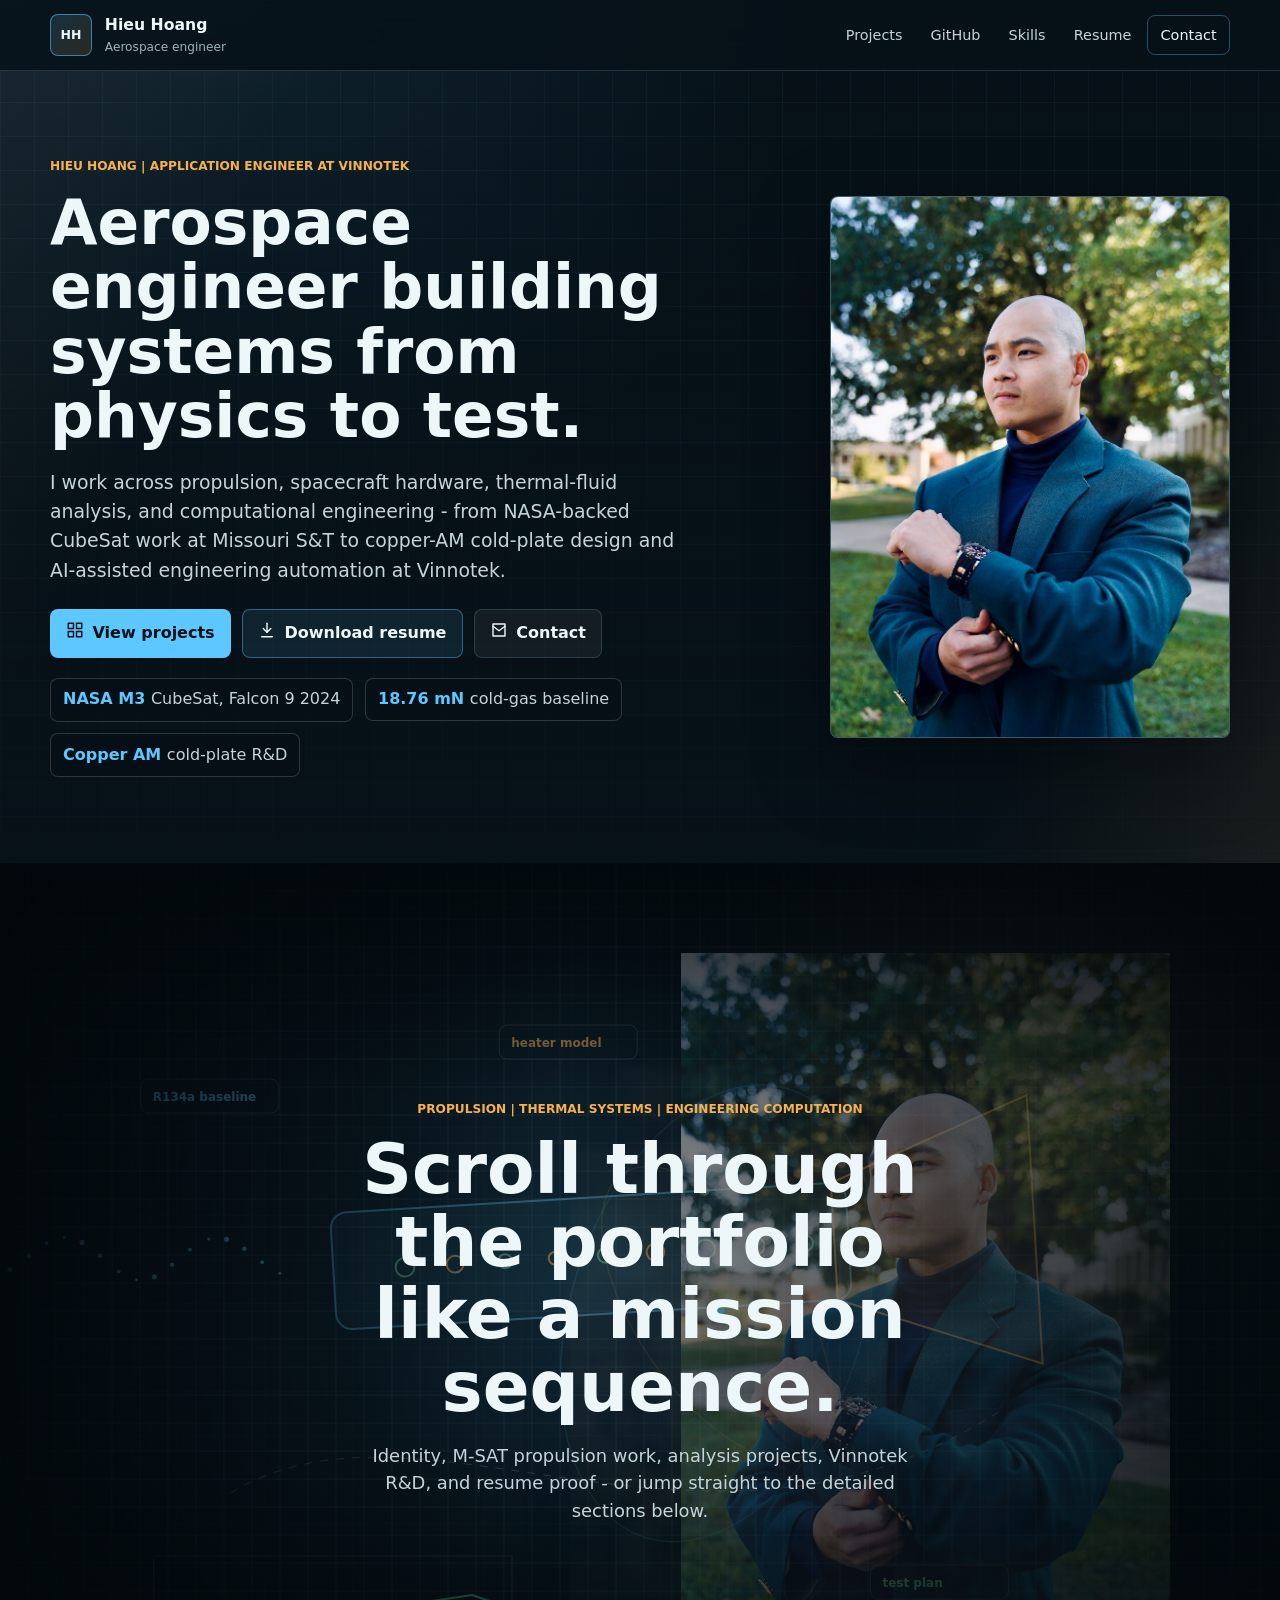
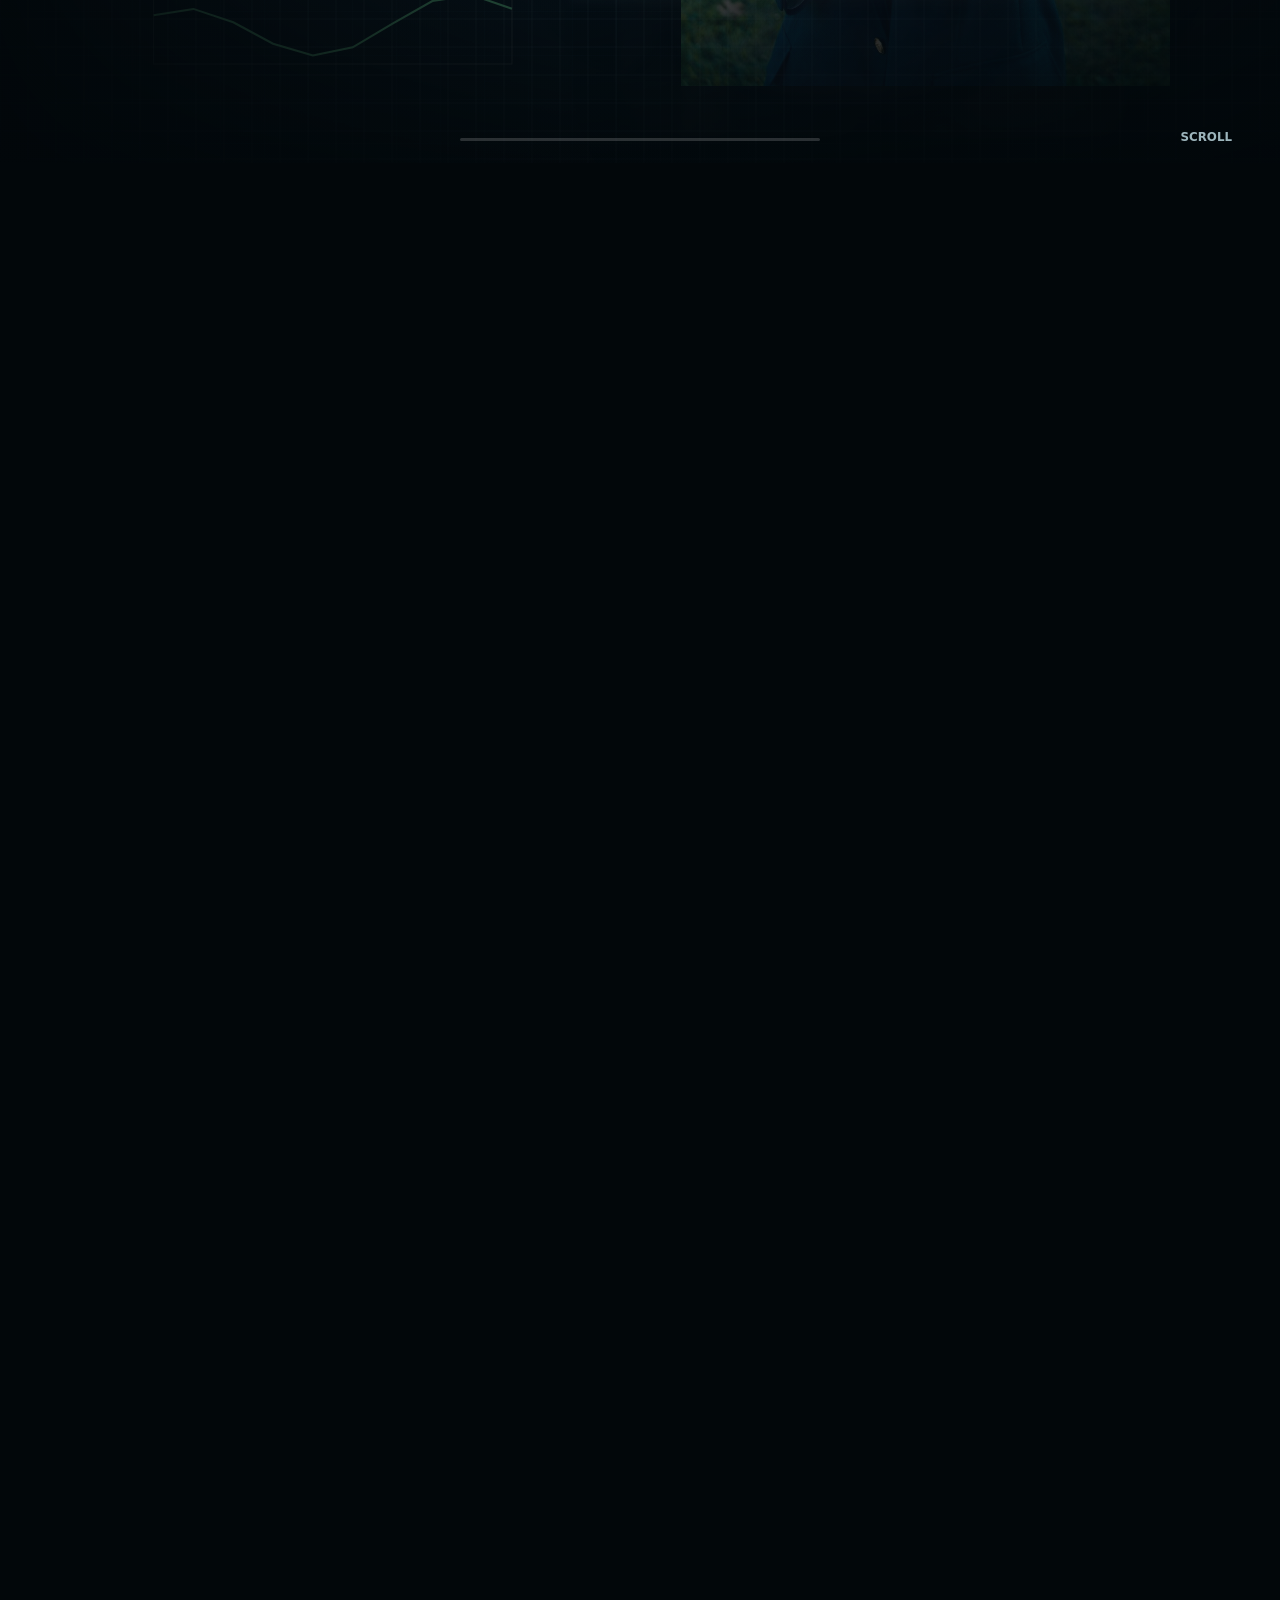
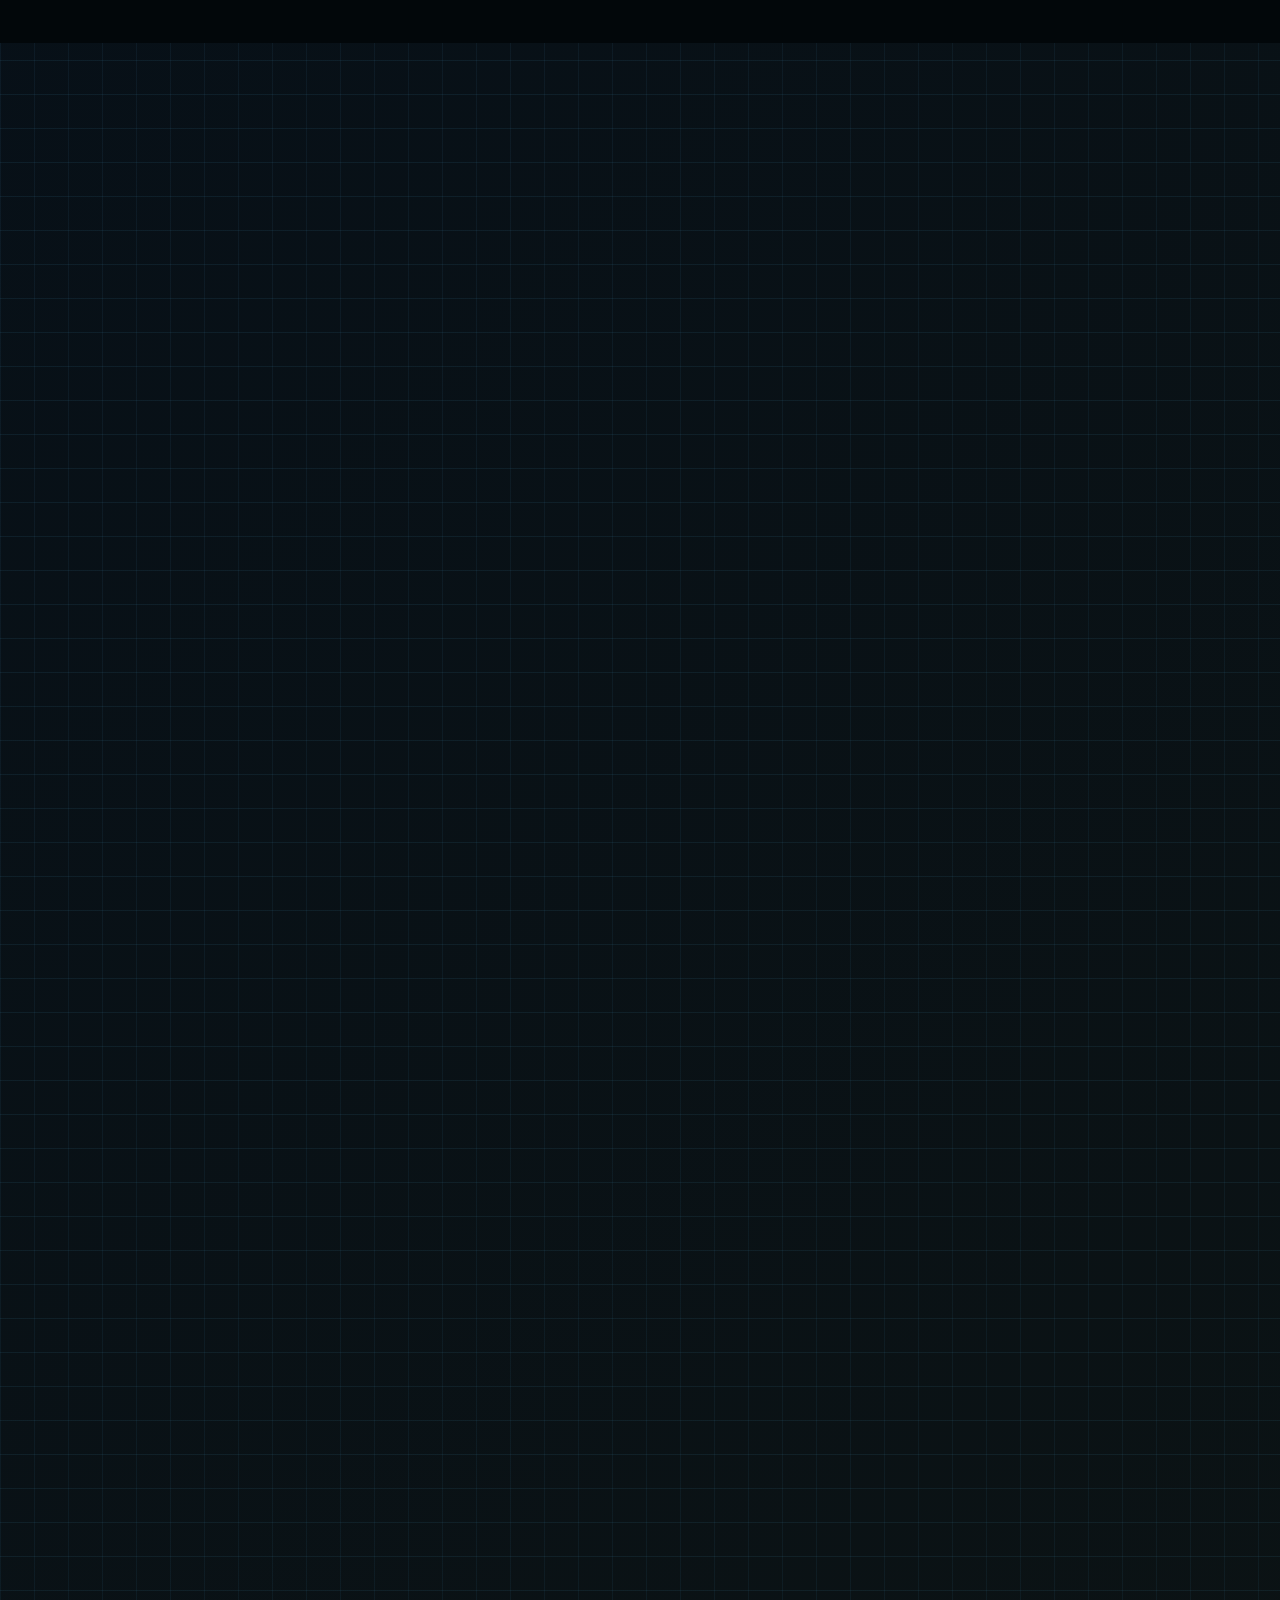
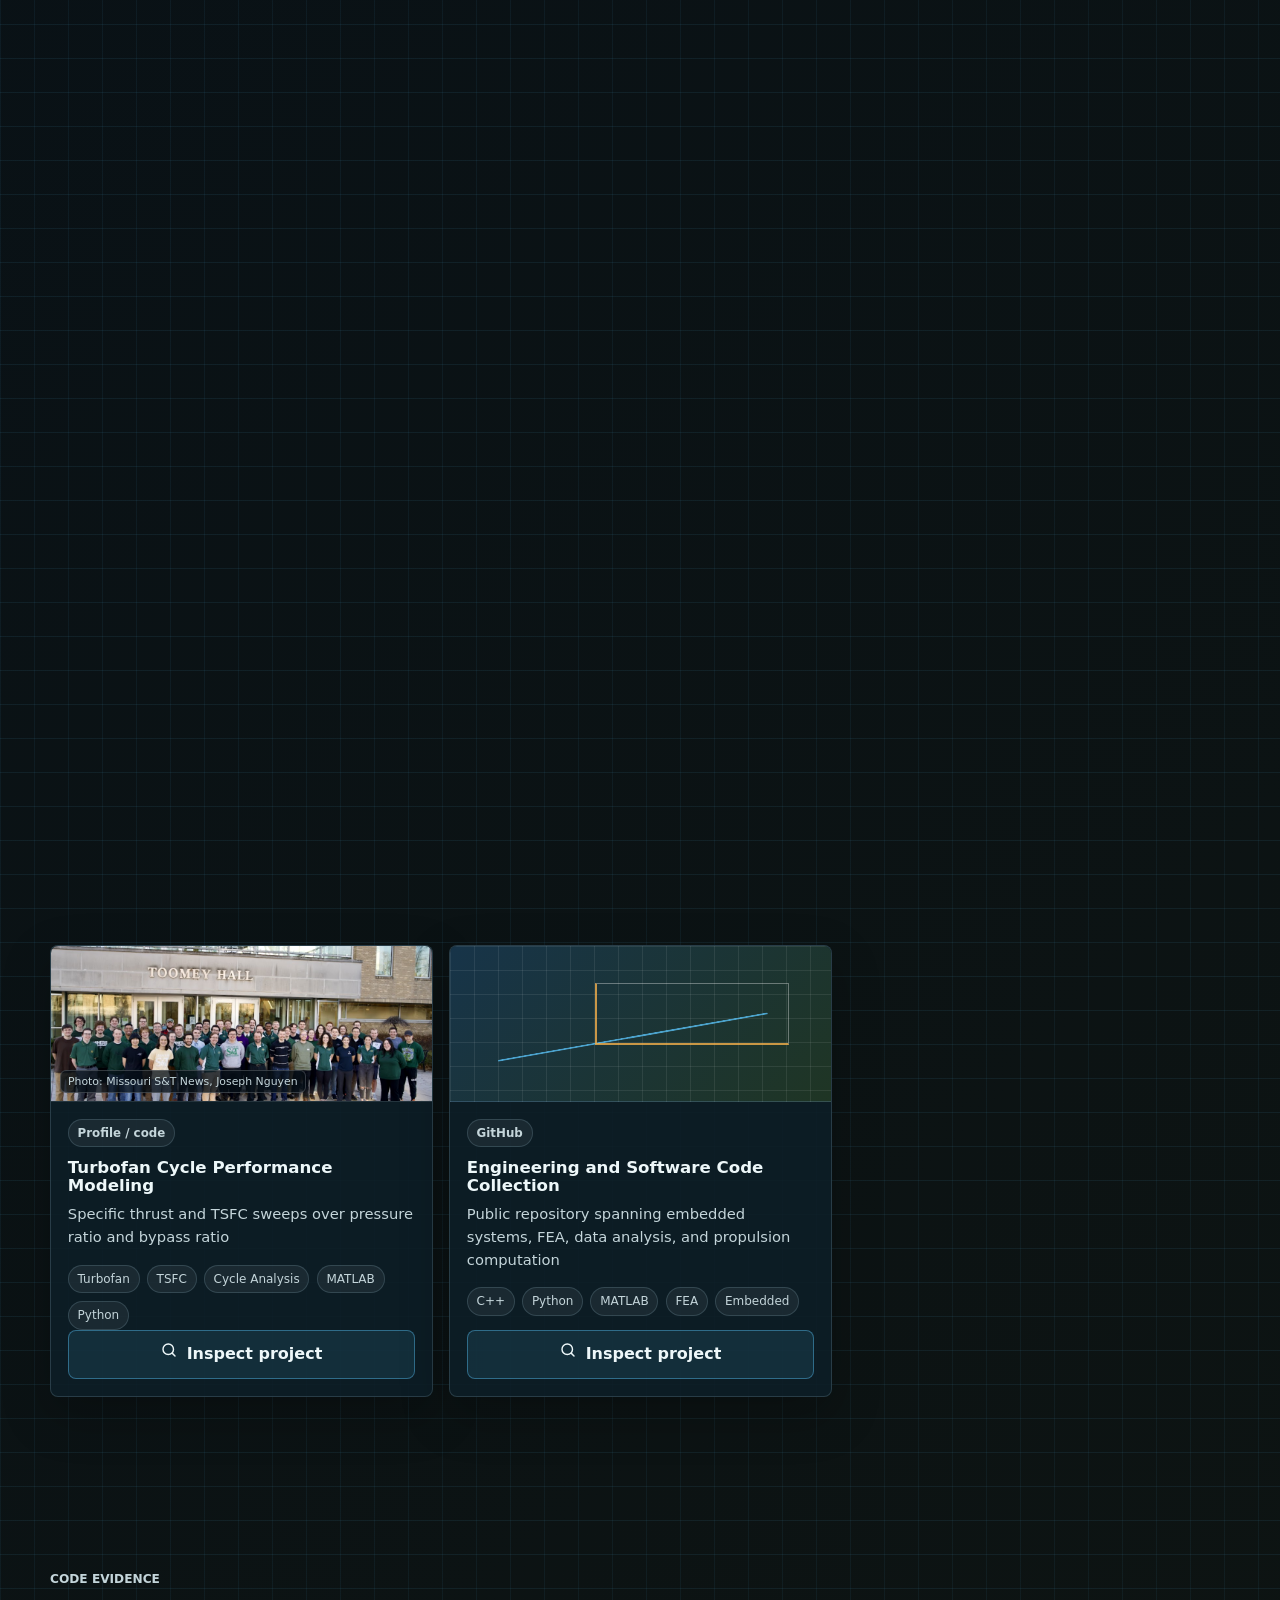
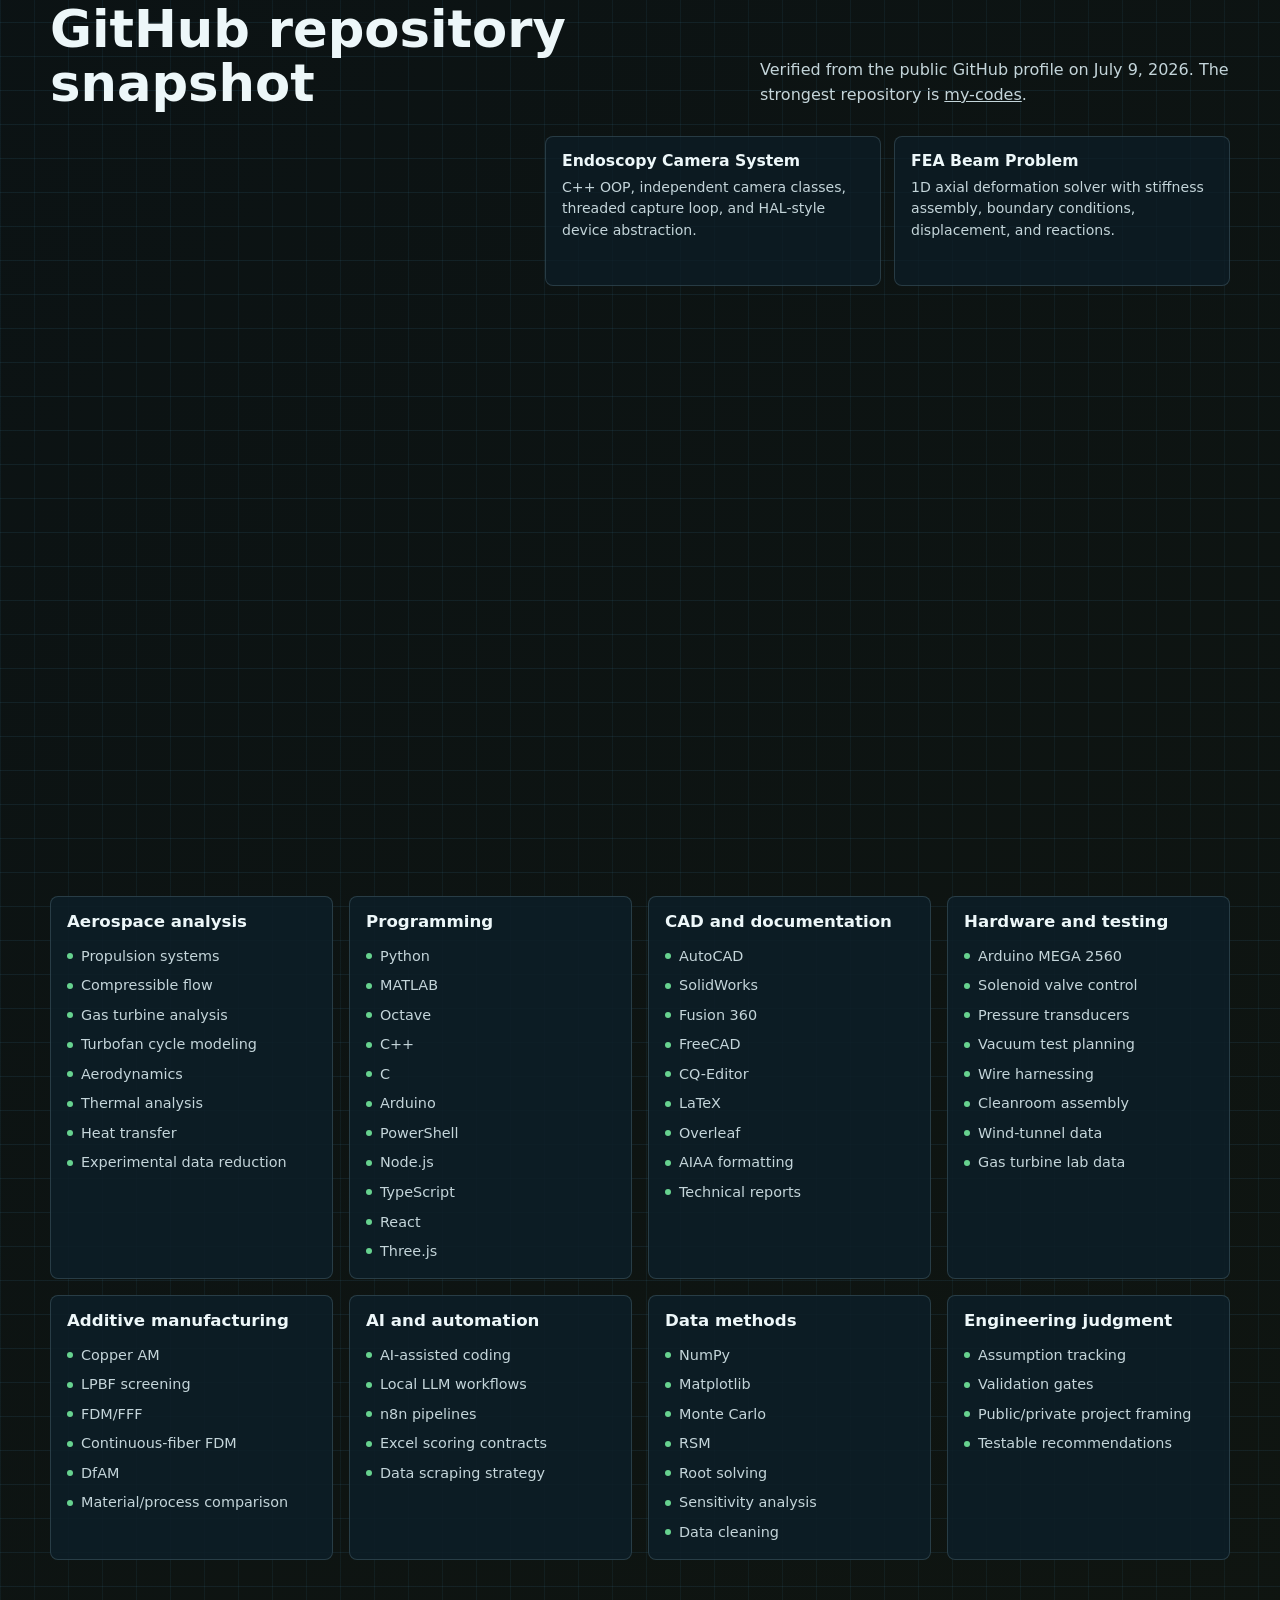
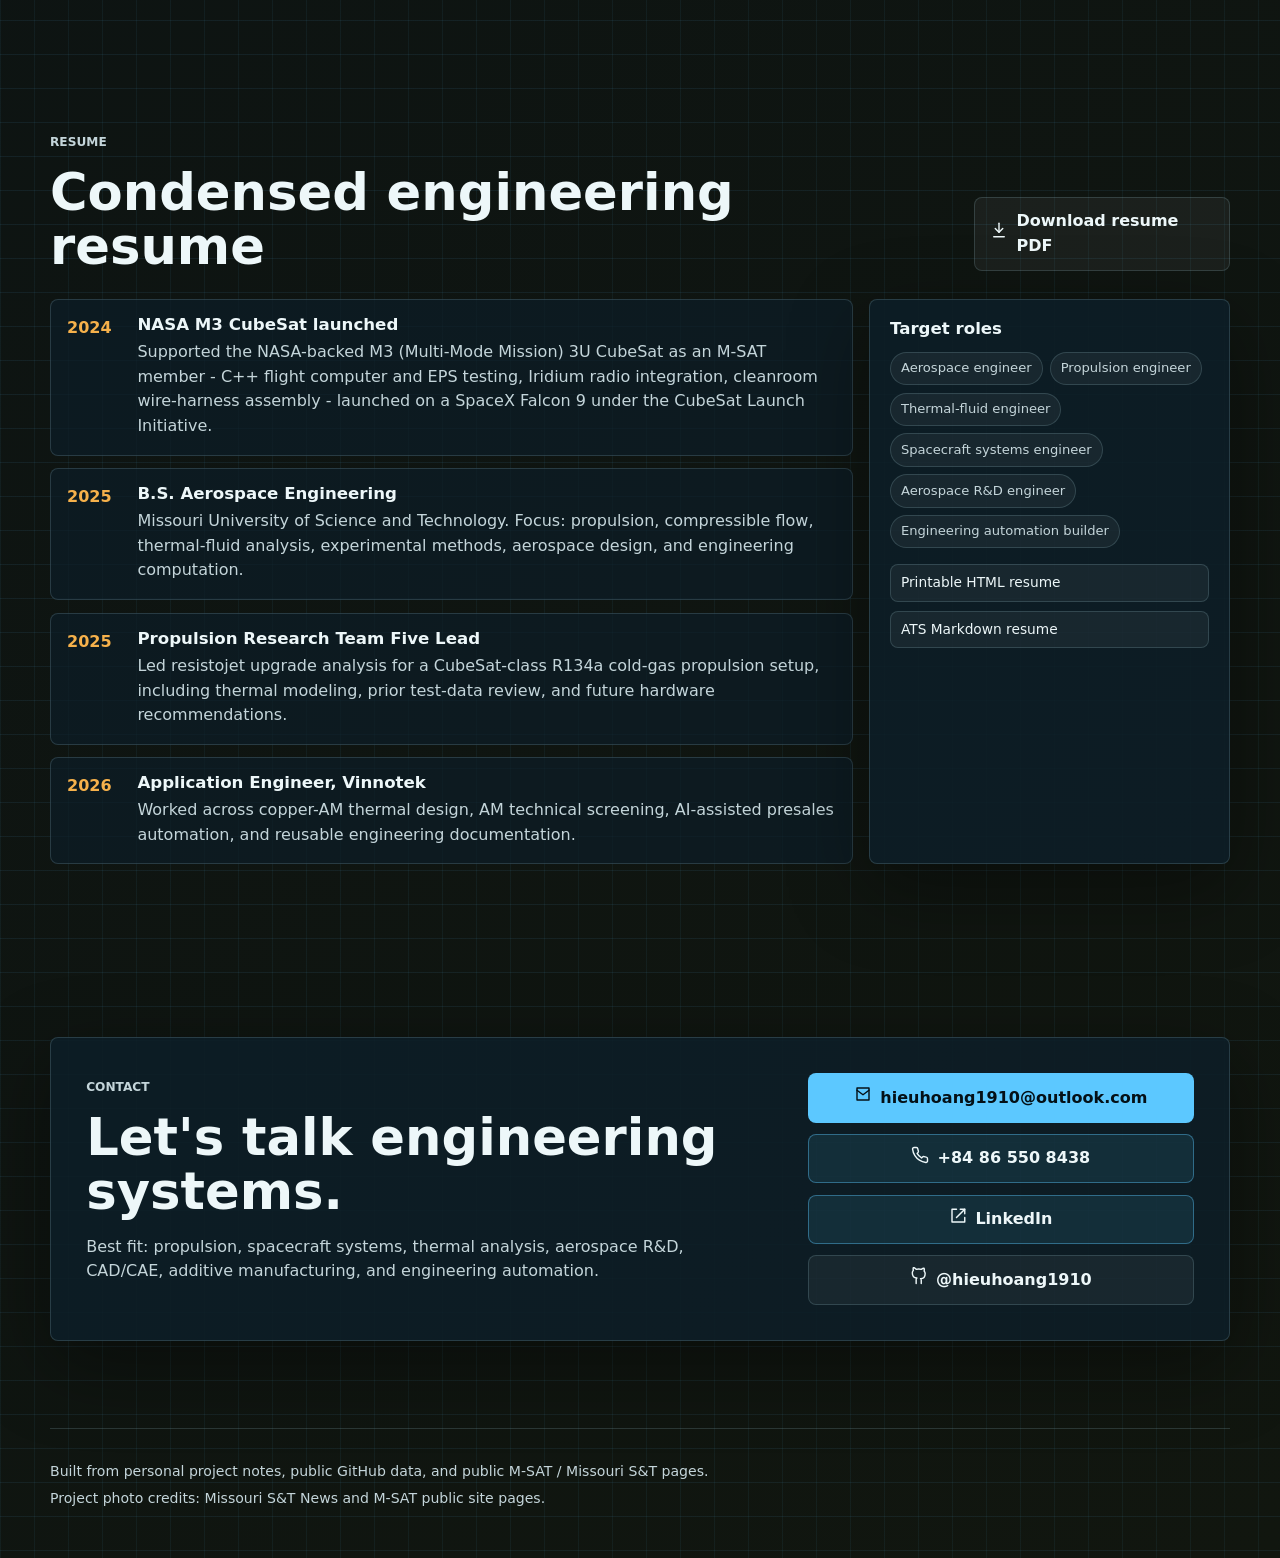
==== commit 99aee493: "Add bio hero above the scroll story and improve mobile layout - New intro section at the top: name, " ====
--- a/index.html
+++ b/index.html
@@ -45,7 +45,43 @@
     </header>
 
     <main id="main">
-      <section class="zoom-story" id="home" aria-labelledby="hero-title">
+      <section class="section intro-section" id="home" aria-labelledby="hero-title">
+        <div class="intro-layout">
+          <div class="intro-copy">
+            <p class="eyebrow">Hieu Hoang | Application Engineer at Vinnotek</p>
+            <h1 id="hero-title">Aerospace engineer building systems from physics to test.</h1>
+            <p class="intro-lede">
+              I work across propulsion, spacecraft hardware, thermal-fluid analysis, and computational
+              engineering - from NASA-backed CubeSat work at Missouri S&T to copper-AM cold-plate design
+              and AI-assisted engineering automation at Vinnotek.
+            </p>
+            <div class="hero-actions" aria-label="Primary actions">
+              <a class="button primary" href="#projects">
+                <span data-icon="grid"></span>
+                View projects
+              </a>
+              <a class="button secondary" href="downloads/Hieu_Hoang_Resume.pdf" download="Hieu_Hoang_Resume.pdf">
+                <span data-icon="download"></span>
+                Download resume
+              </a>
+              <a class="button ghost" href="#contact">
+                <span data-icon="mail"></span>
+                Contact
+              </a>
+            </div>
+            <div class="story-stat-row intro-stats">
+              <span><strong>NASA M3</strong> CubeSat, Falcon 9 2024</span>
+              <span><strong>18.76 mN</strong> cold-gas baseline</span>
+              <span><strong>Copper AM</strong> cold-plate R&D</span>
+            </div>
+          </div>
+          <figure class="intro-photo">
+            <img src="assets/images/profile/hieu-profile-portrait.jpg" alt="Portrait of Hieu Hoang" />
+          </figure>
+        </div>
+      </section>
+
+      <section class="zoom-story" id="story" aria-label="Mission sequence story">
         <div class="zoom-stage">
           <canvas id="mission-canvas" width="1440" height="920" aria-hidden="true"></canvas>
 
@@ -76,21 +112,11 @@
           <div class="story-copy">
             <article class="story-scene center-scene is-active" data-story-scene="0">
               <p class="eyebrow">Propulsion | thermal systems | engineering computation</p>
-              <h1 id="hero-title">Aerospace engineer building systems from physics to test.</h1>
+              <h2>Scroll through the portfolio like a mission sequence.</h2>
               <p>
-                Scroll to move through the portfolio like a mission sequence: identity, M-SAT propulsion work,
-                analysis projects, automation, and resume proof.
+                Identity, M-SAT propulsion work, analysis projects, Vinnotek R&D, and resume proof -
+                or jump straight to the detailed sections below.
               </p>
-              <div class="hero-actions" aria-label="Primary actions">
-                <a class="button primary" href="#projects">
-                  <span data-icon="grid"></span>
-                  View projects
-                </a>
-                <a class="button ghost" href="downloads/Hieu_Hoang_Resume.pdf" download="Hieu_Hoang_Resume.pdf">
-                  <span data-icon="download"></span>
-                  Download resume
-                </a>
-              </div>
             </article>
 
             <article class="story-scene" data-story-scene="1">
--- a/assets/css/styles.css
+++ b/assets/css/styles.css
@@ -215,11 +215,58 @@
   top: 6px;
 }
 
+.intro-section {
+  padding-top: clamp(2.2rem, 5vw, 4.2rem);
+  padding-bottom: clamp(2.2rem, 5vw, 4rem);
+}
+
+.intro-layout {
+  display: grid;
+  grid-template-columns: minmax(0, 1.15fr) minmax(280px, 0.62fr);
+  gap: clamp(1.2rem, 3vw, 2.4rem);
+  align-items: center;
+}
+
+.intro-copy h1 {
+  max-width: 16ch;
+  font-size: clamp(2.3rem, 4.8vw, 3.9rem);
+}
+
+.intro-lede {
+  max-width: 640px;
+  margin: 1.2rem 0 0;
+  color: var(--soft);
+  font-size: clamp(1.02rem, 1.6vw, 1.18rem);
+}
+
+.intro-stats {
+  margin-top: 1.4rem;
+}
+
+.intro-photo {
+  margin: 0;
+  overflow: hidden;
+  border: 1px solid var(--line-strong);
+  border-radius: 8px;
+  background: var(--panel);
+  box-shadow: var(--shadow);
+}
+
+.intro-photo img {
+  display: block;
+  width: 100%;
+  height: 100%;
+  min-height: 400px;
+  max-height: 540px;
+  object-fit: cover;
+  object-position: 54% 28%;
+  filter: saturate(1.04) contrast(1.02);
+}
+
 .zoom-story {
   position: relative;
   height: 620vh;
   min-height: 3600px;
-  margin-top: -70px;
   background: #02070a;
 }
 
@@ -1468,11 +1515,17 @@
 
 @media (max-width: 1020px) {
   .hero-grid,
+  .intro-layout,
   .about-layout,
   .github-layout,
   .resume-layout,
   .contact-panel {
     grid-template-columns: 1fr;
+  }
+
+  .intro-photo img {
+    min-height: 0;
+    height: 420px;
   }
 
   h1 {
@@ -1567,9 +1620,16 @@
   }
 
   .zoom-story {
-    height: 600vh;
-    min-height: 3300px;
-    margin-top: -70px;
+    height: 440vh;
+    min-height: 2300px;
+  }
+
+  .intro-photo img {
+    height: 340px;
+  }
+
+  .intro-copy .hero-actions .button {
+    flex: 1 1 100%;
   }
 
   .zoom-stage {
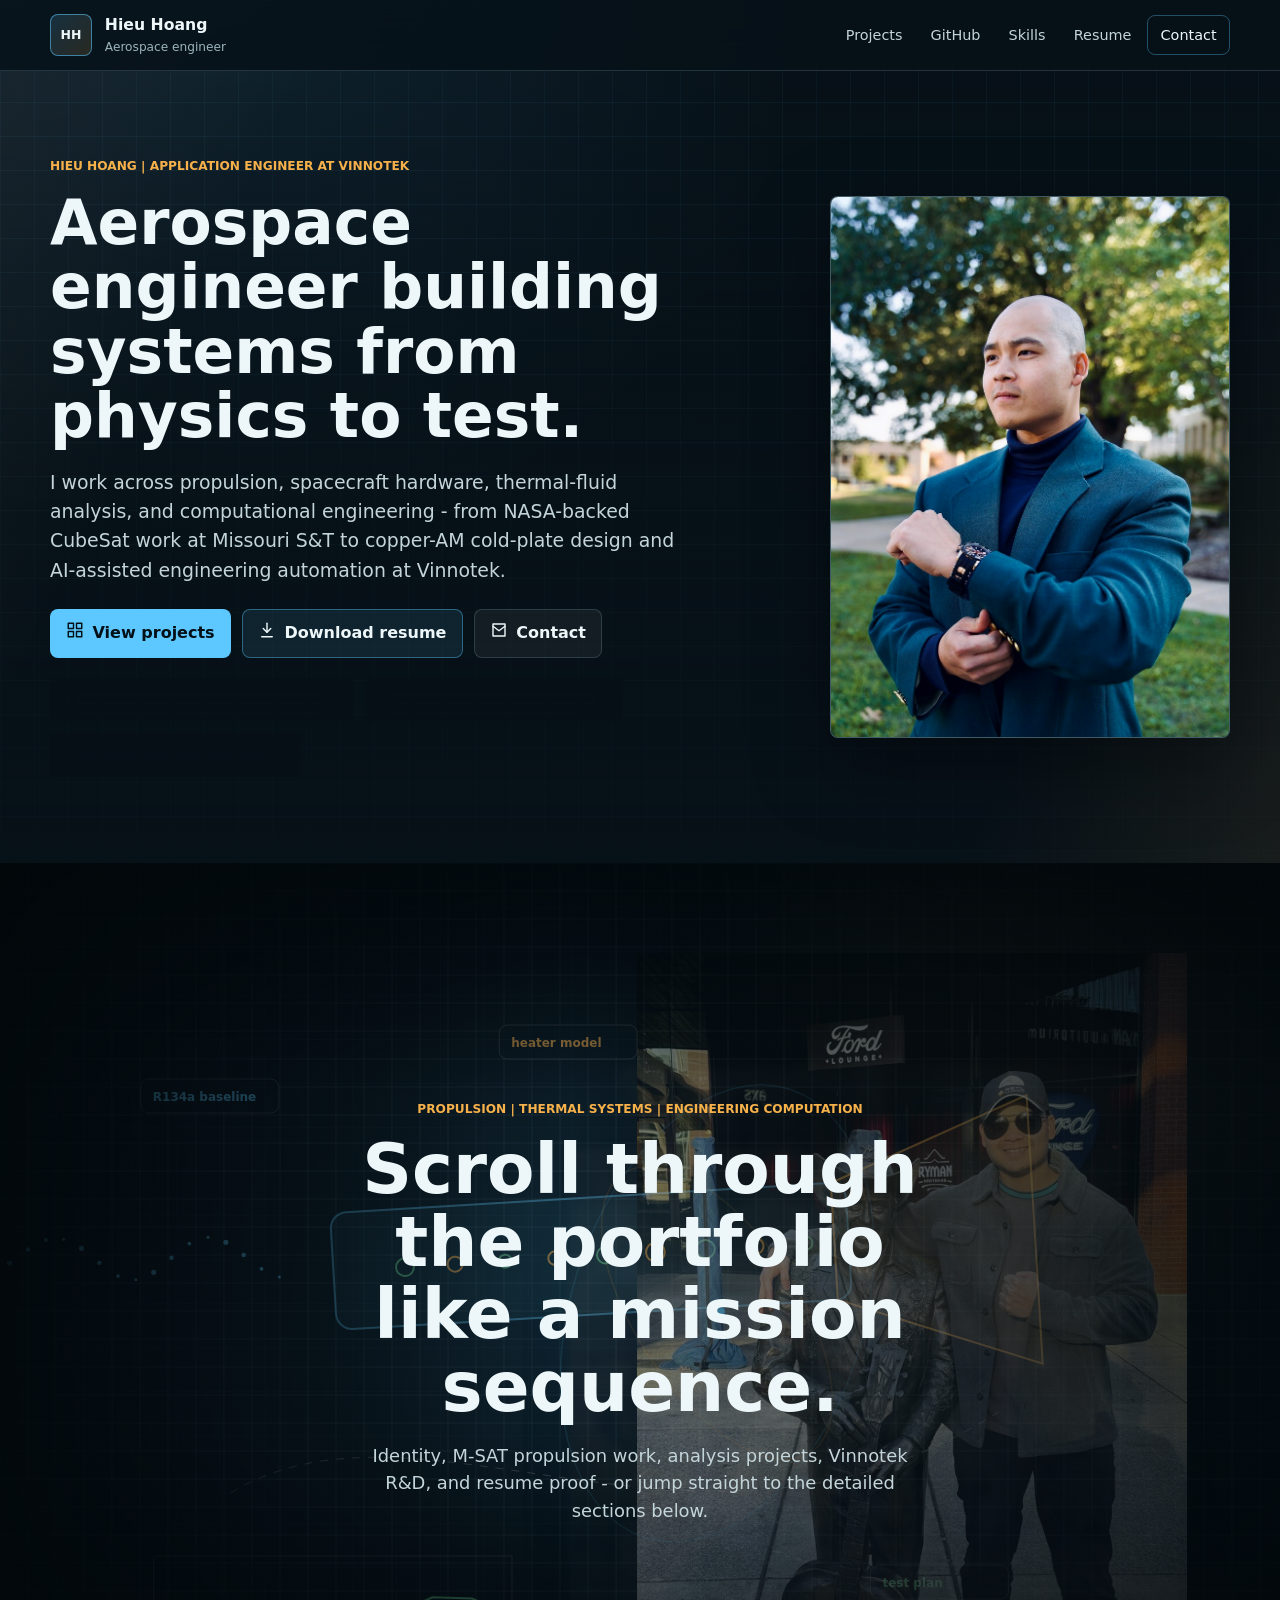
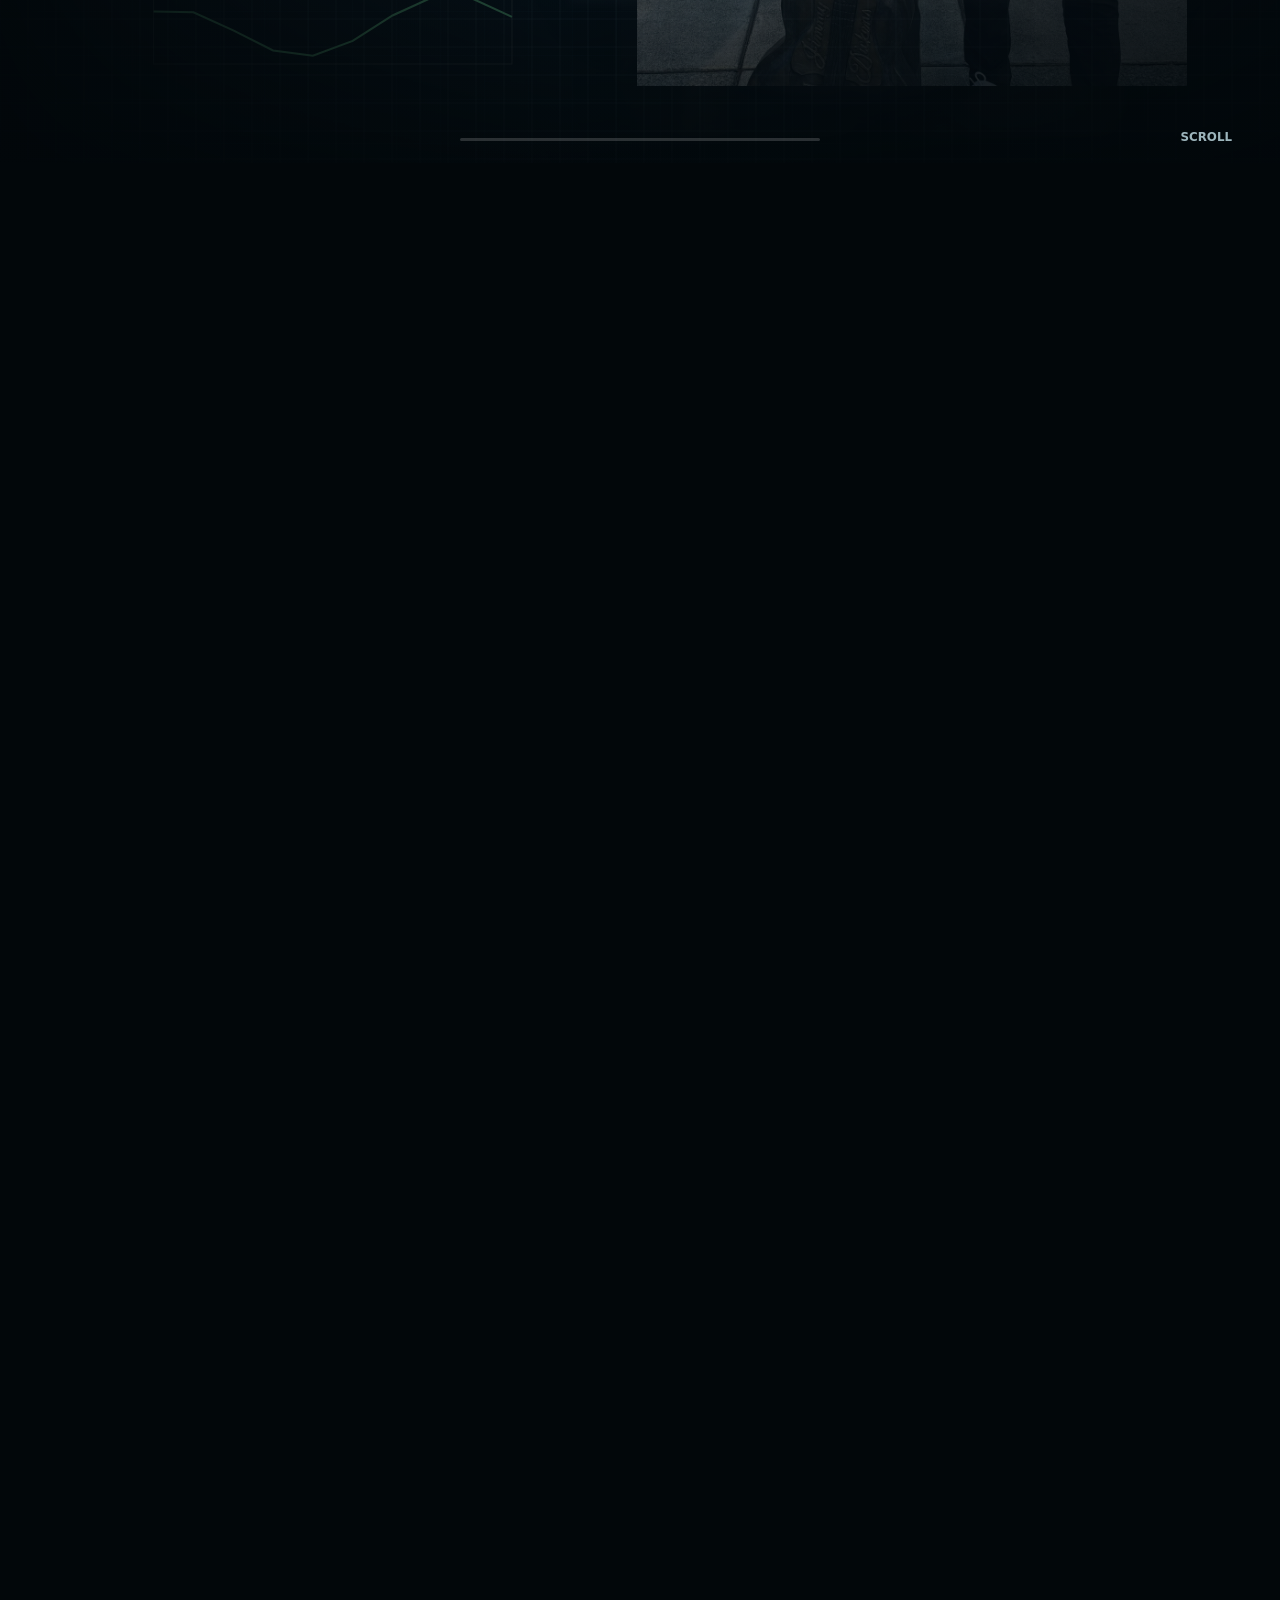
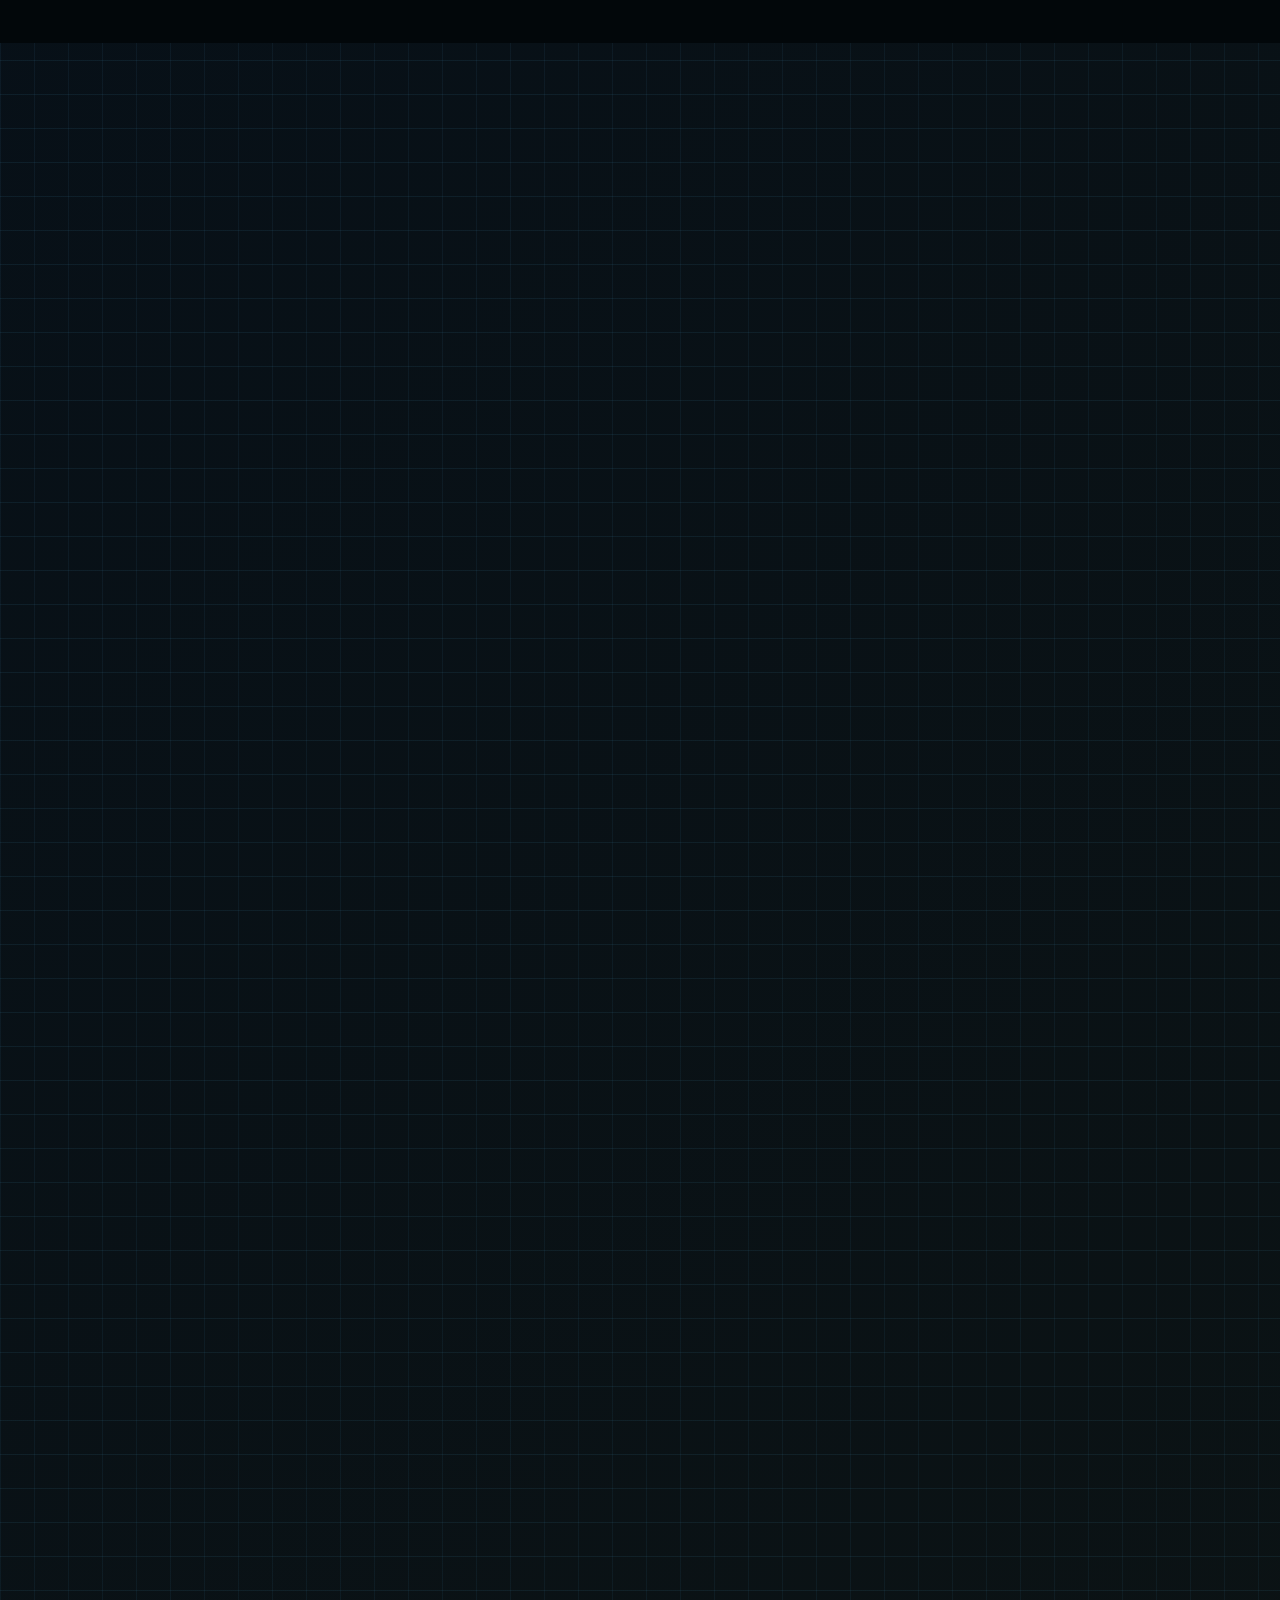
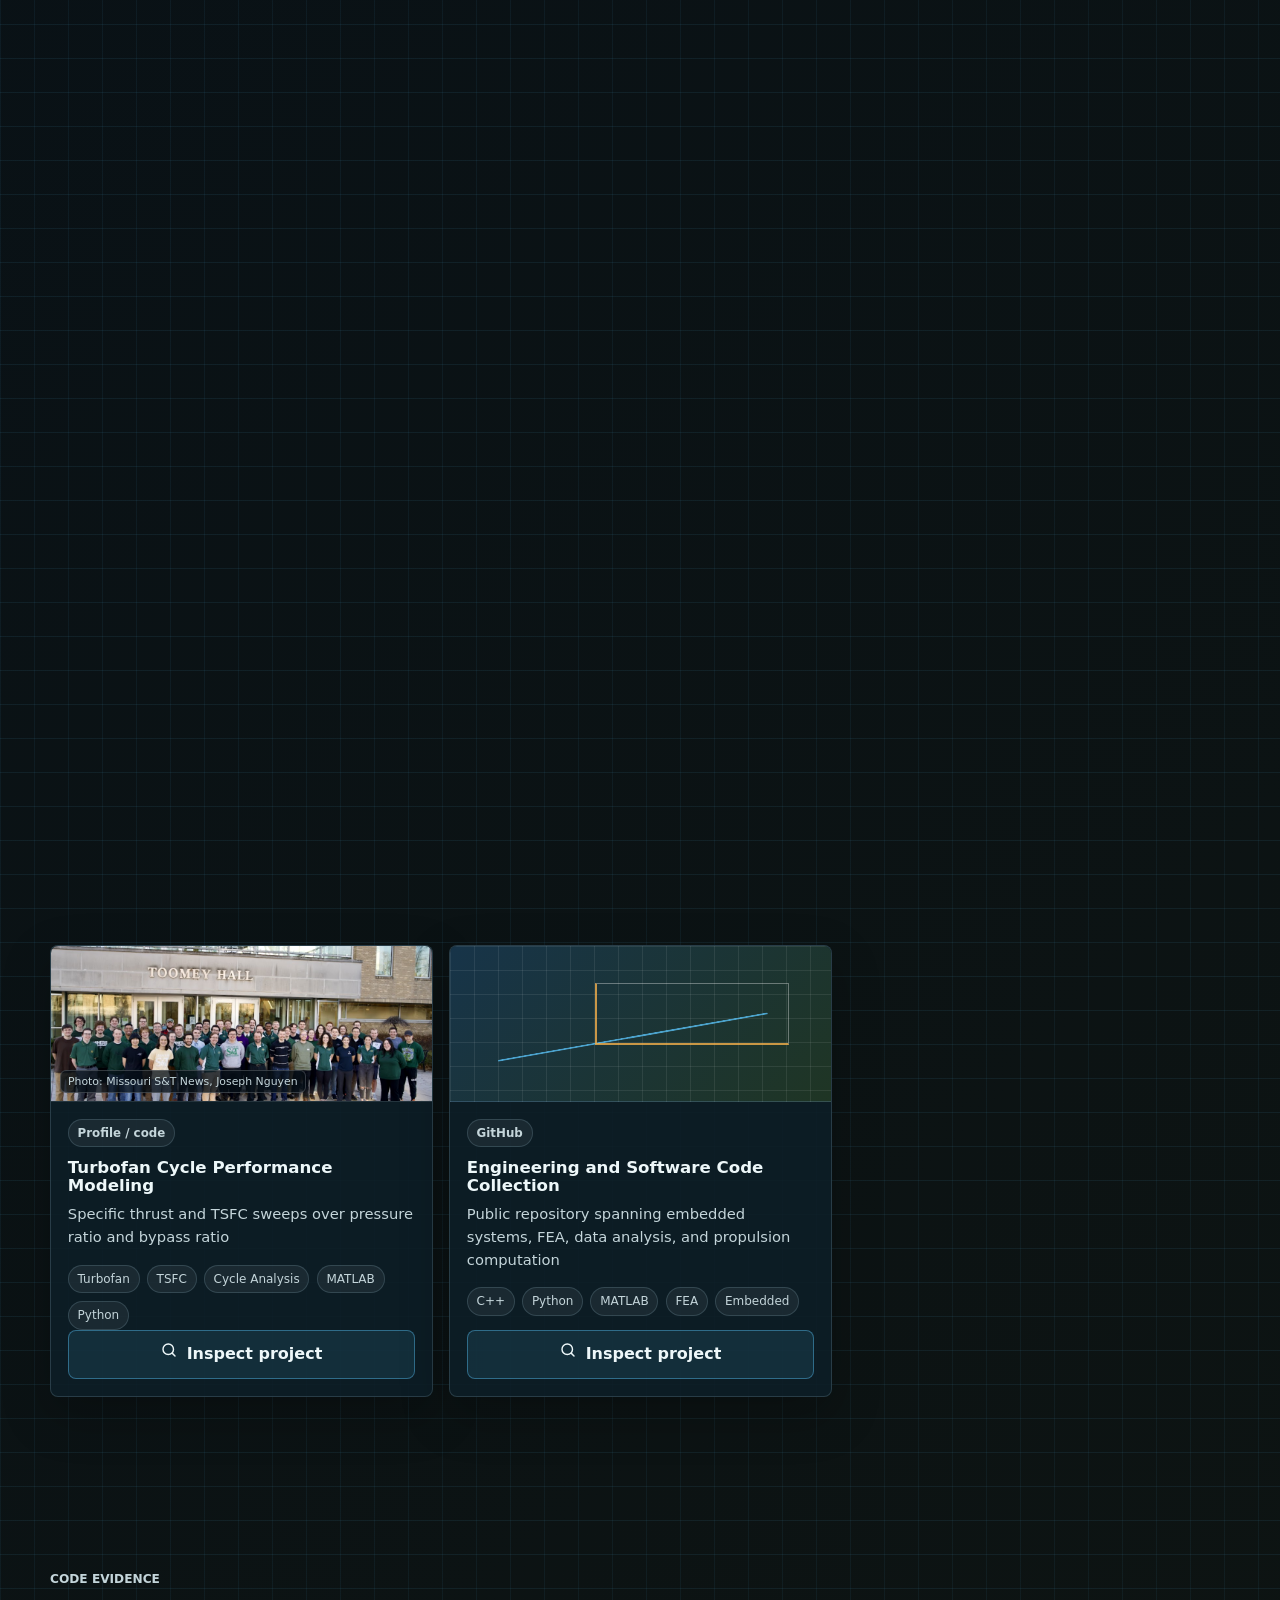
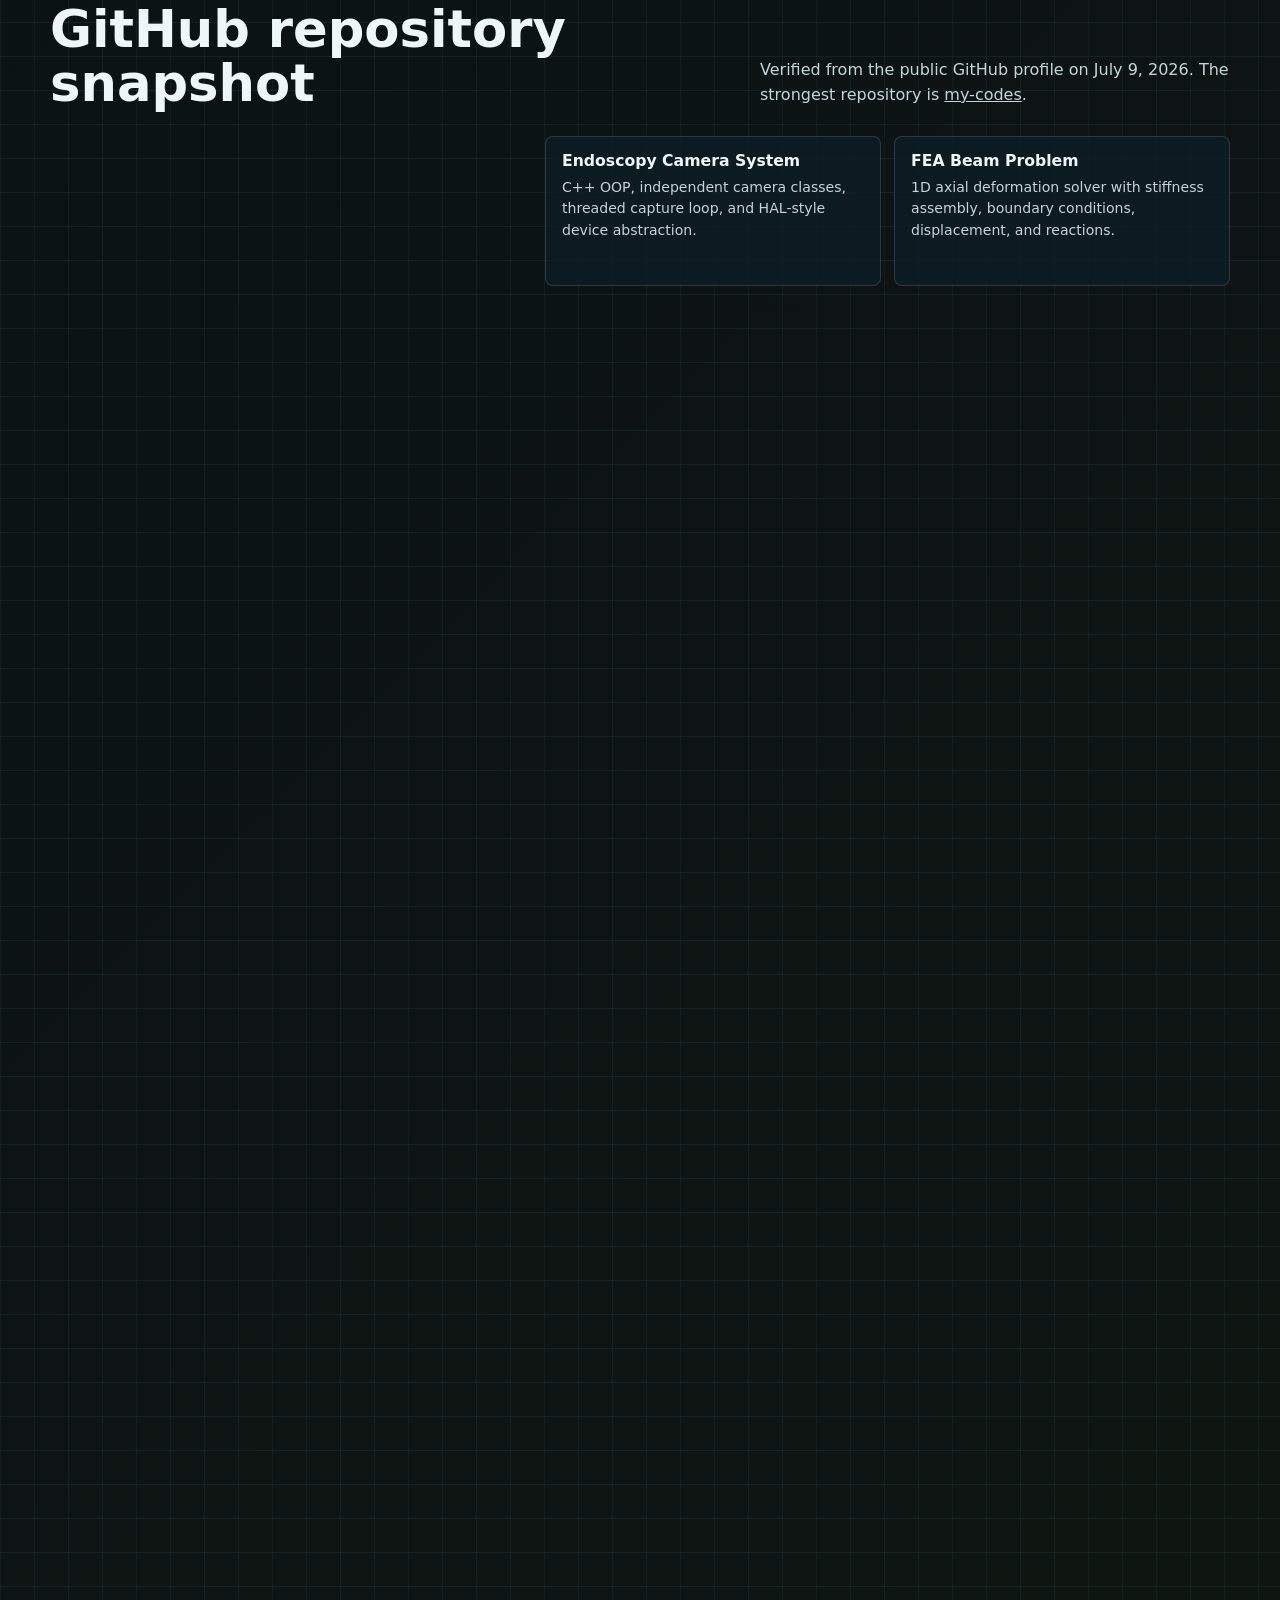
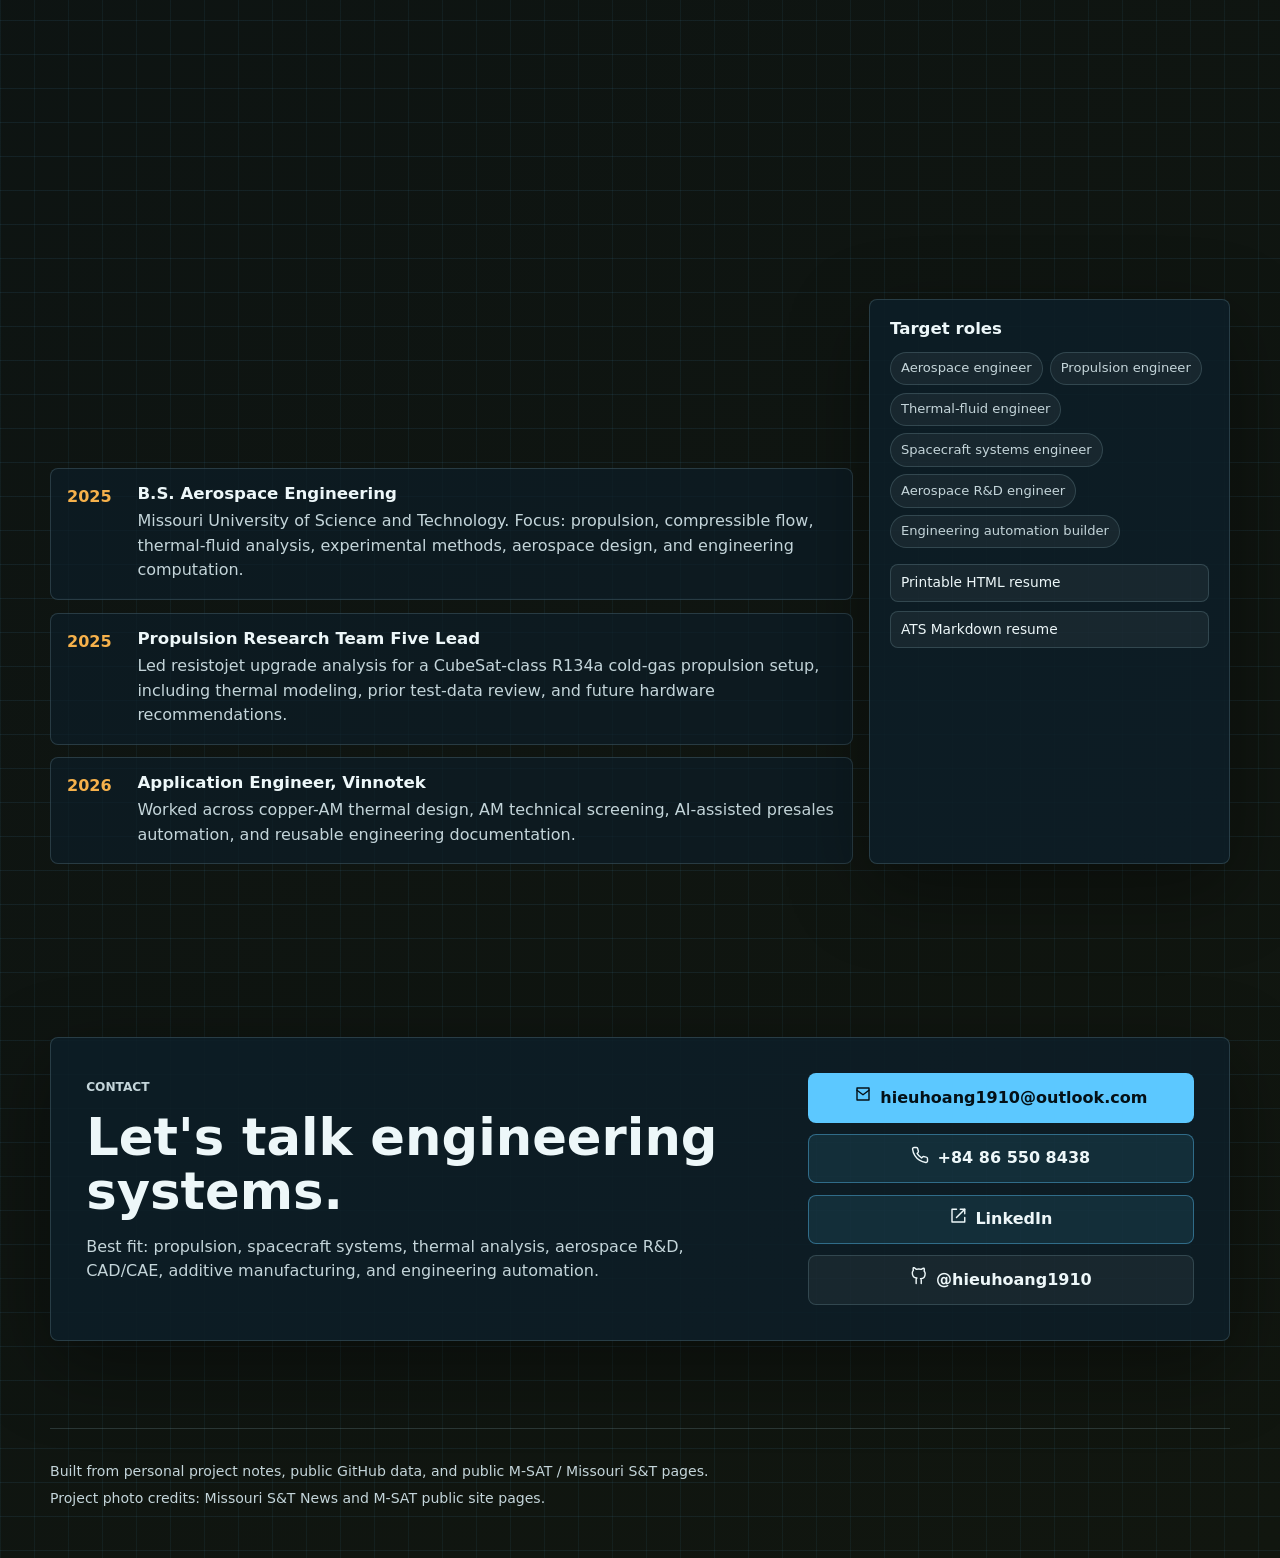
==== commit 610c873c: "Add varied profile photography" ====
--- a/index.html
+++ b/index.html
@@ -87,7 +87,7 @@
 
           <div class="story-media-stack" aria-hidden="true">
             <figure class="story-layer portrait-layer is-active" data-story-layer="0">
-              <img src="assets/images/profile/hieu-profile-portrait.jpg" alt="" />
+              <img src="assets/images/profile/hieu-ford-lounge.webp" alt="" />
             </figure>
             <figure class="story-layer hardware-layer" data-story-layer="1">
               <img src="assets/images/projects/msat-mr-mrs-thruster.jpg" alt="" />
@@ -196,7 +196,11 @@
         </div>
         <div class="about-layout">
           <figure class="about-photo">
-            <img src="assets/images/profile/hieu-profile-square.jpg" alt="Portrait of Hieu Hoang" loading="lazy" />
+            <img
+              src="assets/images/profile/hieu-outdoor-jacket.webp"
+              alt="Hieu Hoang outdoors in a dark jacket"
+              loading="lazy"
+            />
           </figure>
           <div class="about-copy">
             <p>
--- a/assets/css/styles.css
+++ b/assets/css/styles.css
@@ -1620,12 +1620,21 @@
   }
 
   .zoom-story {
-    height: 440vh;
-    min-height: 2300px;
+    height: 360vh;
+    min-height: 2000px;
+  }
+
+  .intro-layout {
+    gap: 1rem;
+  }
+
+  .intro-photo {
+    order: -1;
   }
 
   .intro-photo img {
-    height: 340px;
+    height: clamp(280px, 42svh, 360px);
+    object-position: 54% 24%;
   }
 
   .intro-copy .hero-actions .button {
@@ -1633,6 +1642,7 @@
   }
 
   .zoom-stage {
+    height: 100svh;
     min-height: 620px;
   }
 
@@ -1652,11 +1662,21 @@
     background: rgba(4, 12, 17, 0.68);
     -webkit-backdrop-filter: blur(16px);
     backdrop-filter: blur(16px);
-    transform: translate3d(0, 28px, 0) scale(0.98);
+    opacity: var(--scene-intensity, 0);
+    transform:
+      translate3d(0, calc(var(--scene-offset, 1) * 26px), 0)
+      scale(calc(0.985 + var(--scene-intensity, 0) * 0.015));
+    transition:
+      opacity 140ms linear,
+      transform 220ms cubic-bezier(0.22, 1, 0.36, 1);
+    will-change: opacity, transform;
   }
 
   .story-scene.is-active {
-    transform: translate3d(0, 0, 0) scale(1);
+    opacity: var(--scene-intensity, 1);
+    transform:
+      translate3d(0, calc(var(--scene-offset, 0) * 26px), 0)
+      scale(calc(0.985 + var(--scene-intensity, 1) * 0.015));
   }
 
   .story-scene.center-scene {
@@ -1664,11 +1684,17 @@
     right: 0;
     width: 100%;
     text-align: center;
-    transform: translate3d(0, 28px, 0) scale(0.98);
+    opacity: var(--scene-intensity, 0);
+    transform:
+      translate3d(0, calc(var(--scene-offset, 1) * 26px), 0)
+      scale(calc(0.985 + var(--scene-intensity, 0) * 0.015));
   }
 
   .story-scene.center-scene.is-active {
-    transform: translate3d(0, 0, 0) scale(1);
+    opacity: var(--scene-intensity, 1);
+    transform:
+      translate3d(0, calc(var(--scene-offset, 0) * 26px), 0)
+      scale(calc(0.985 + var(--scene-intensity, 1) * 0.015));
   }
 
   .story-scene.center-scene .hero-actions,
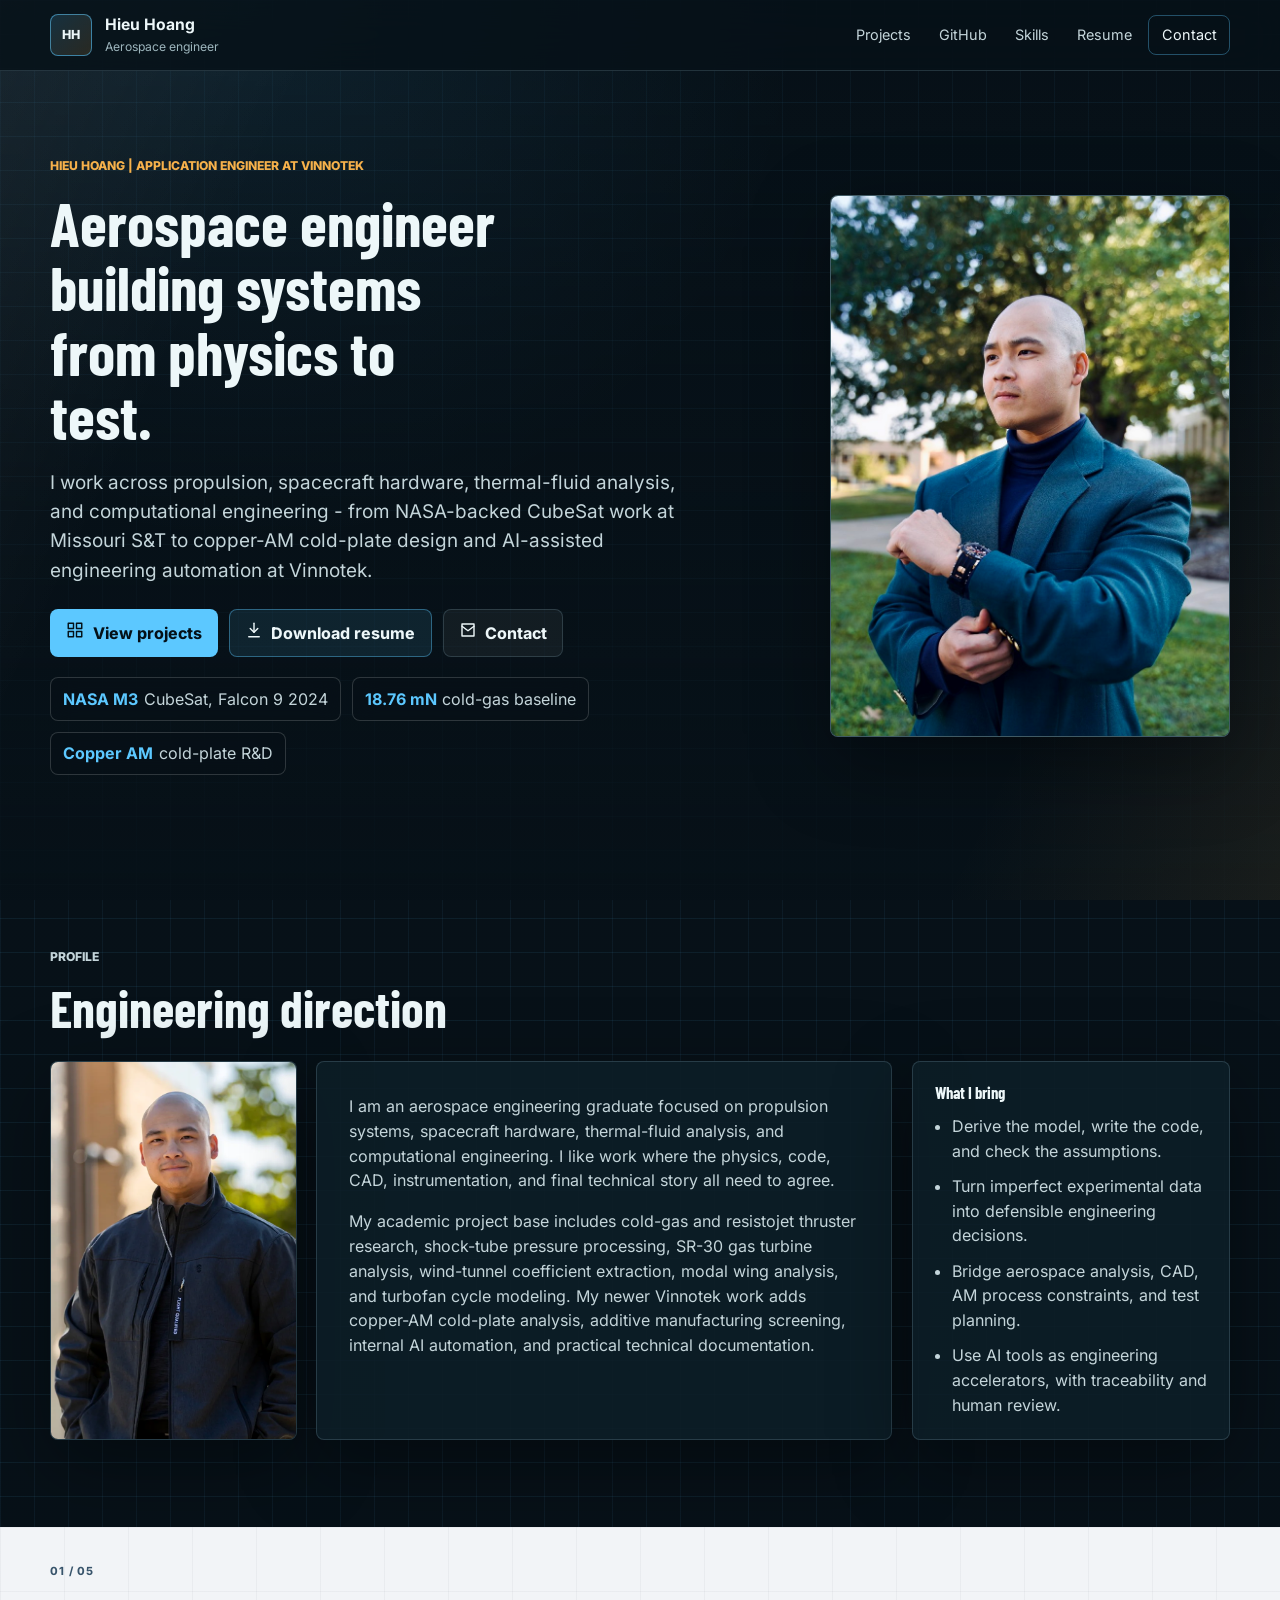
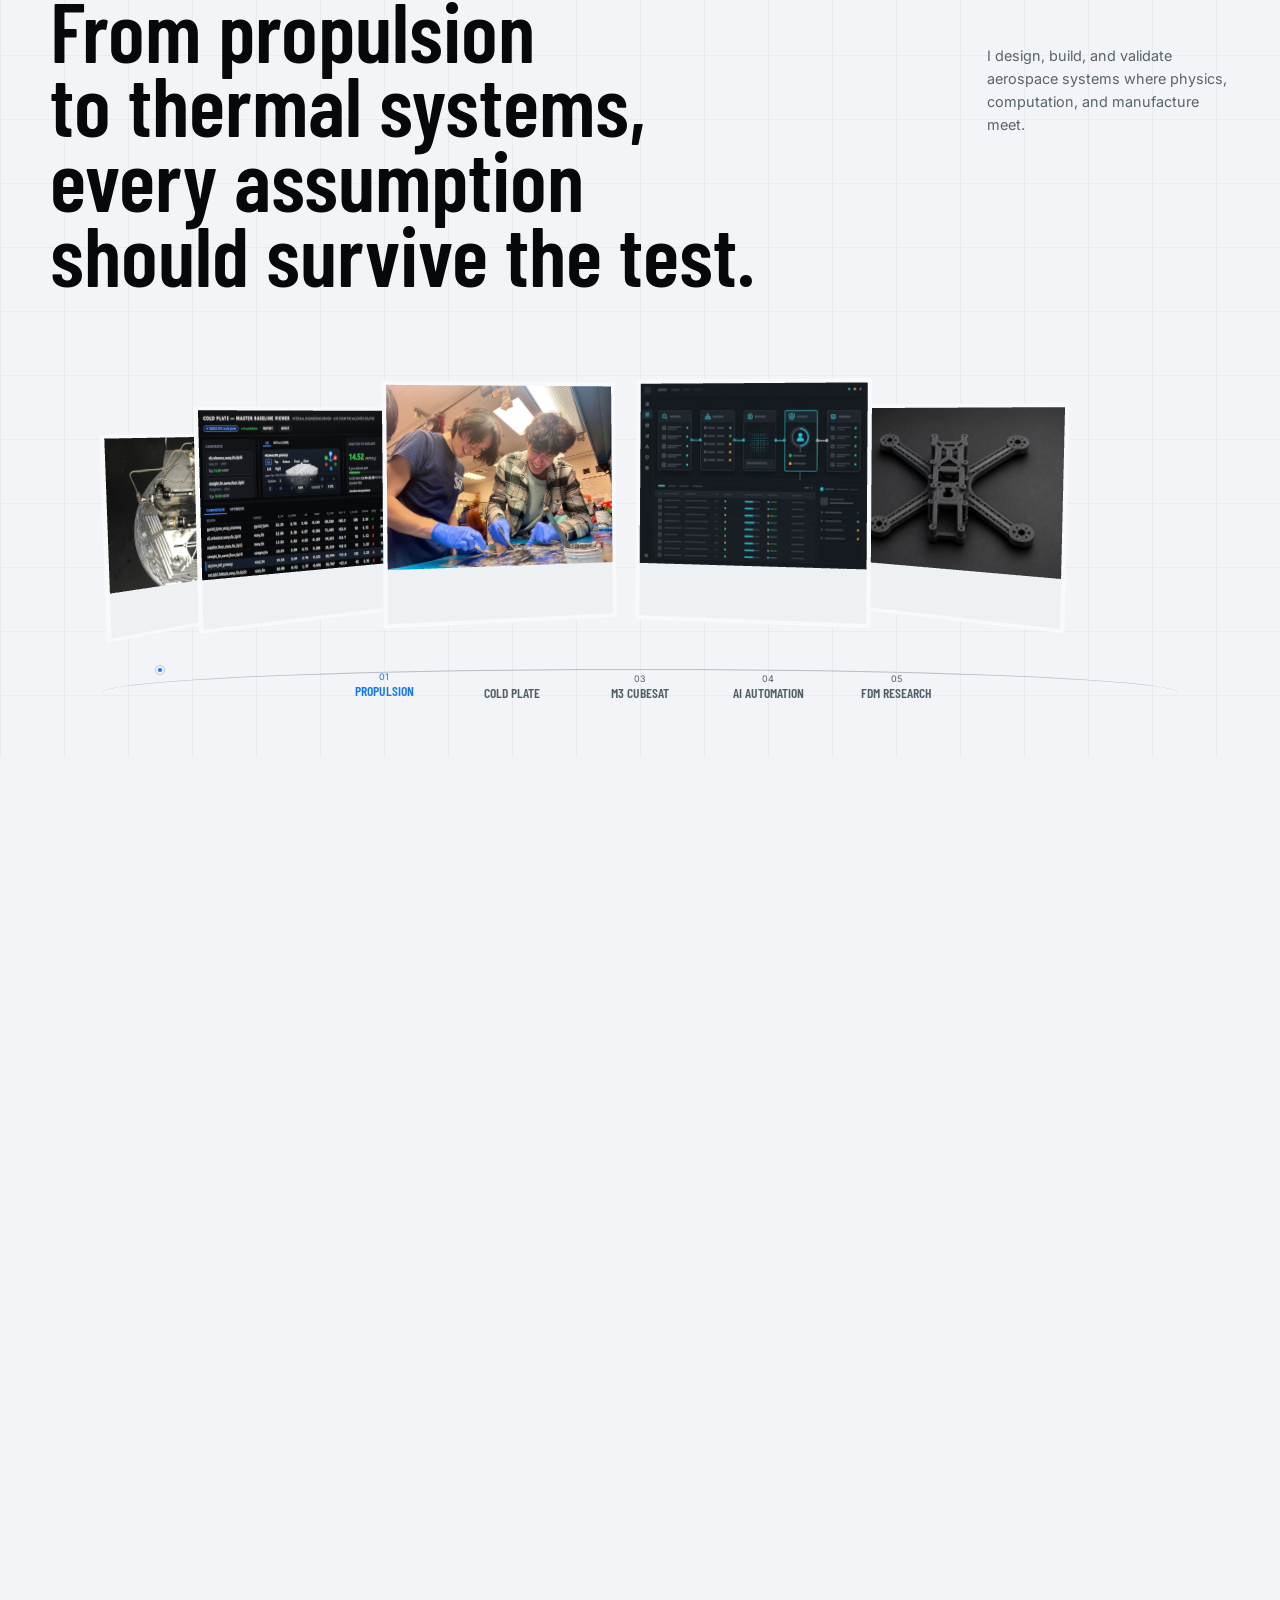
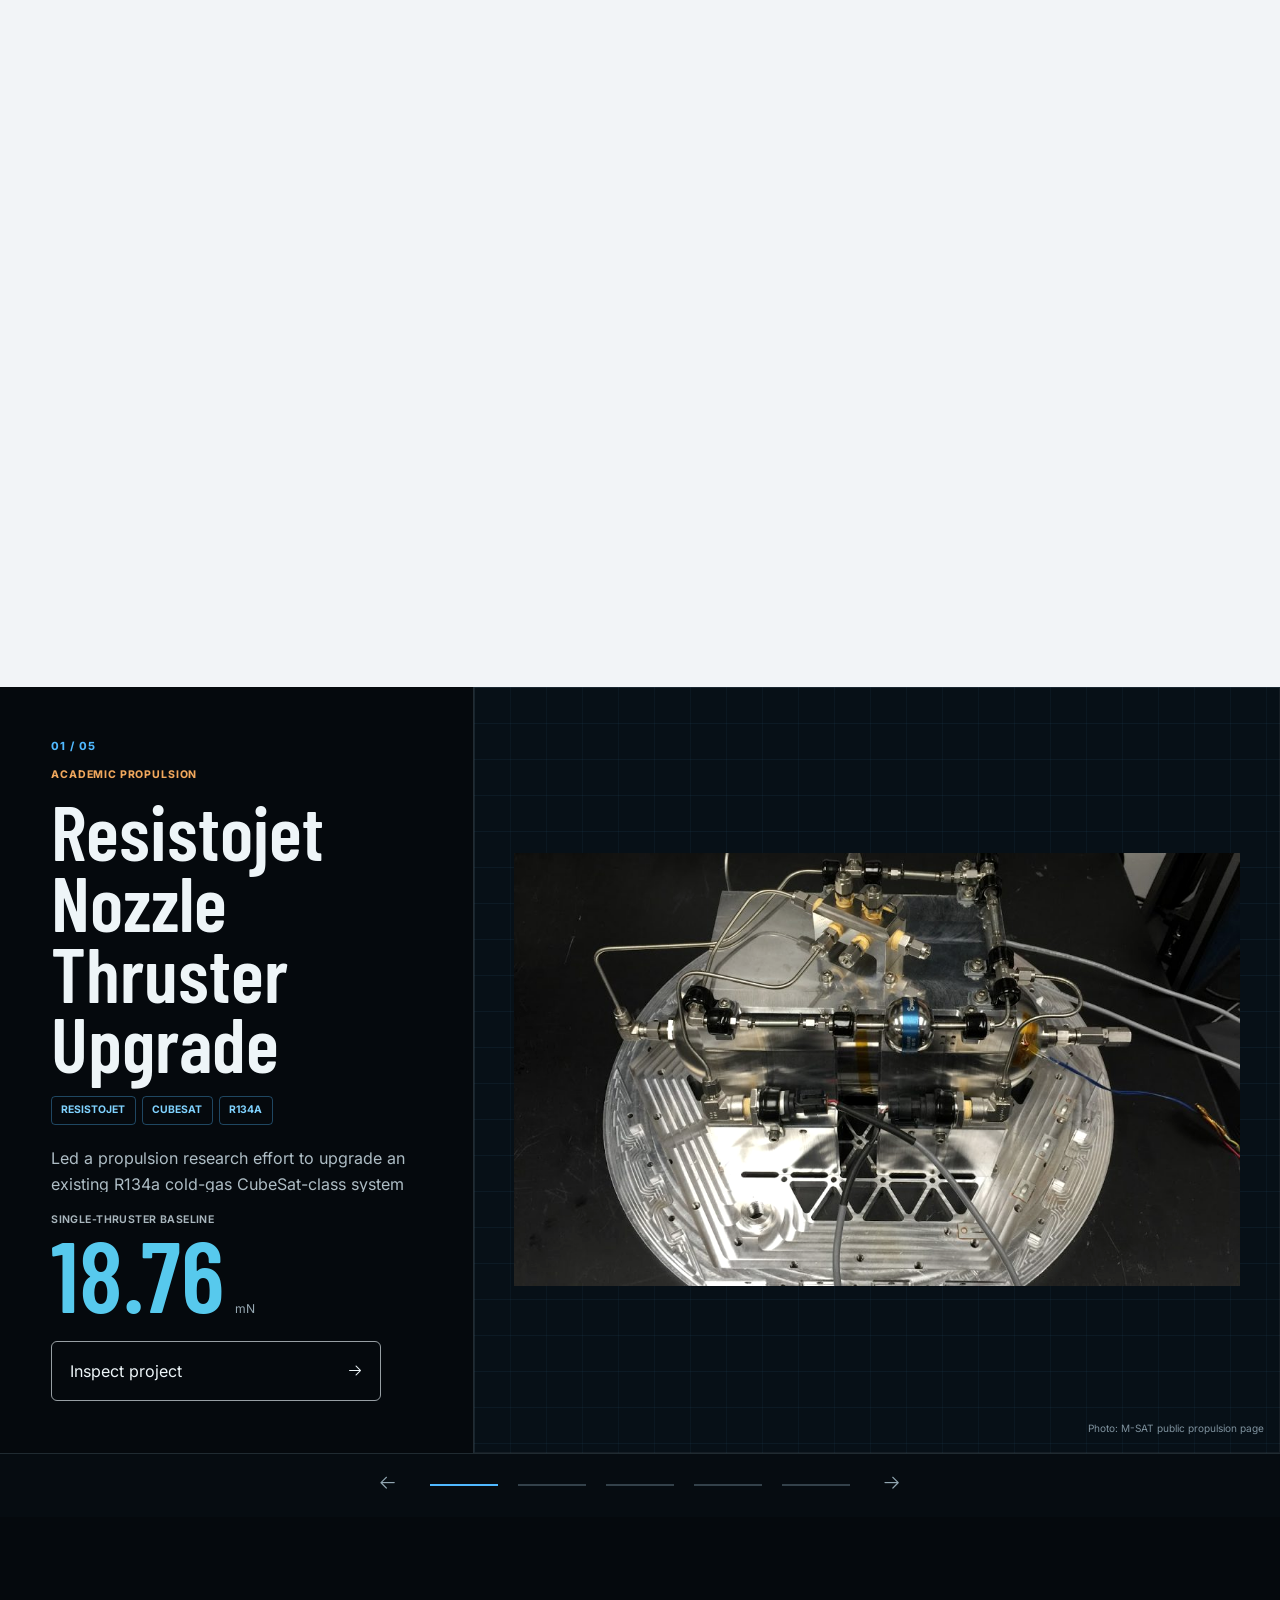
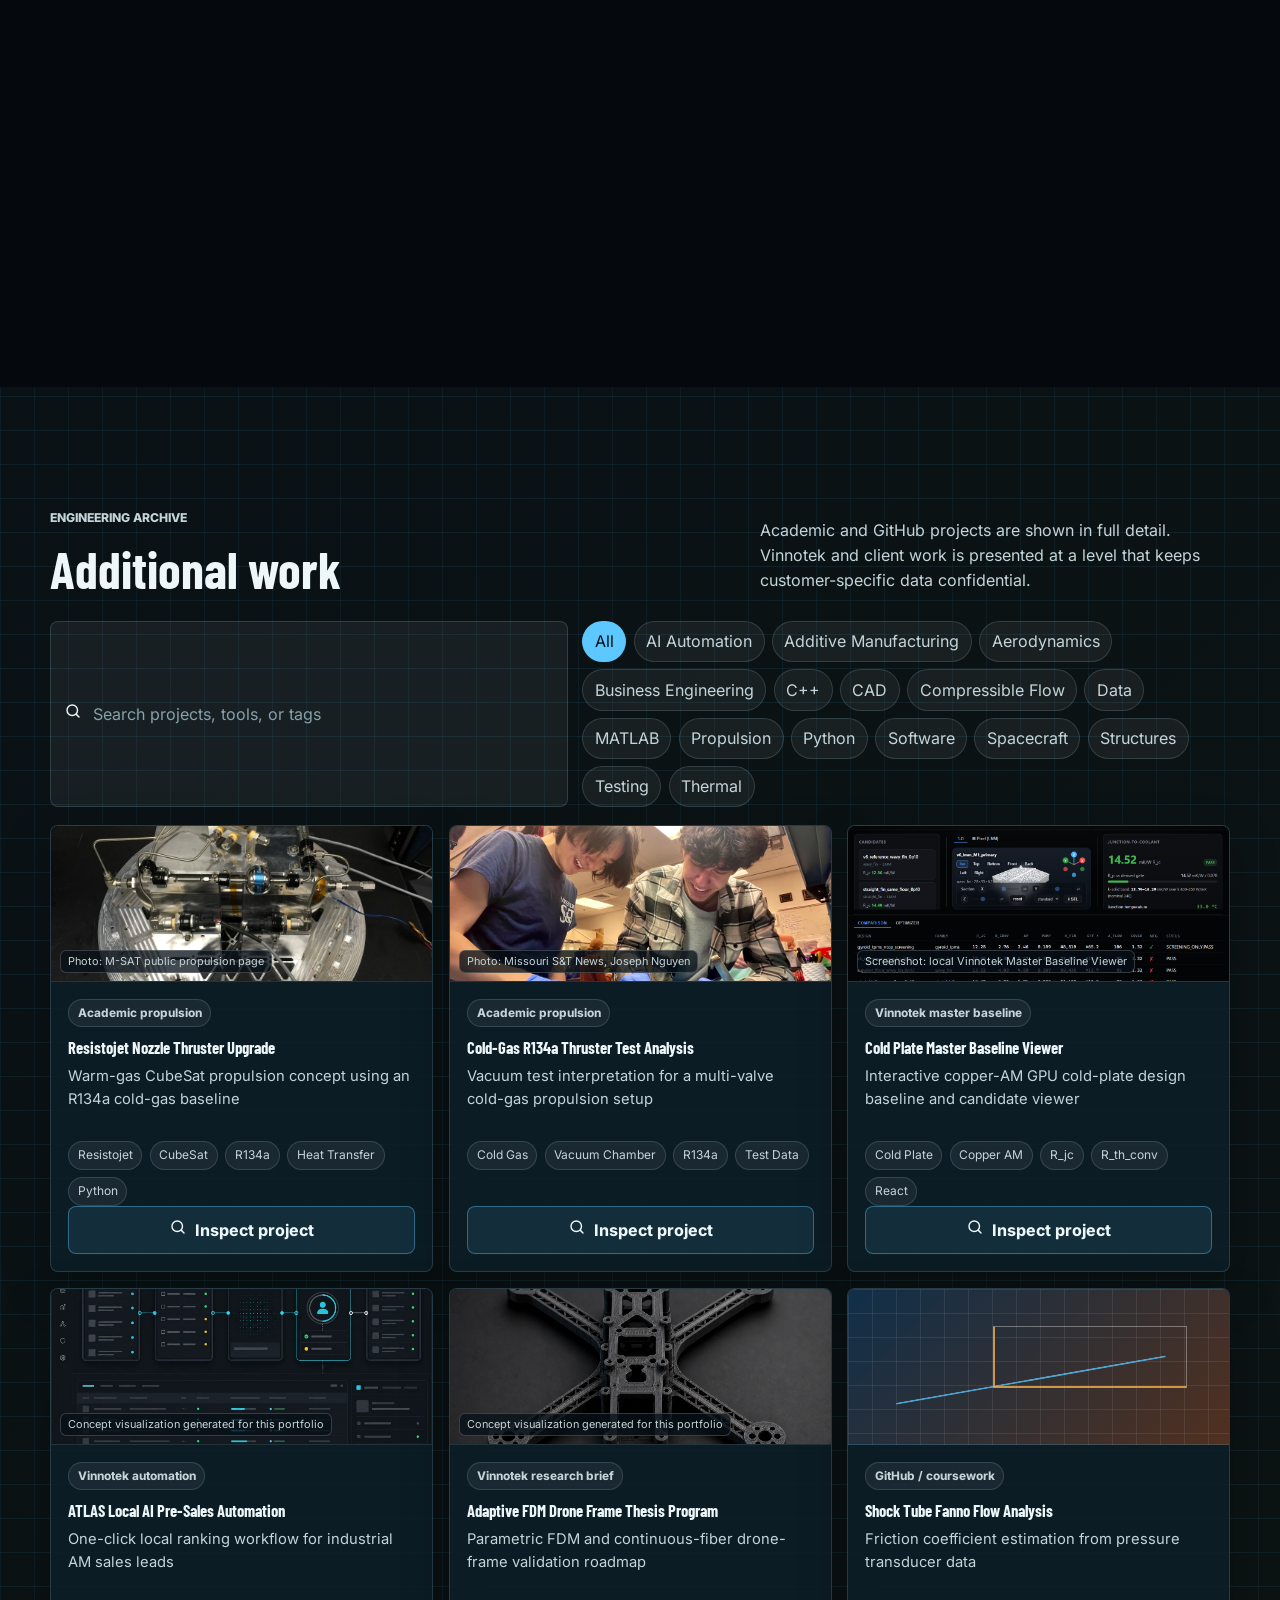
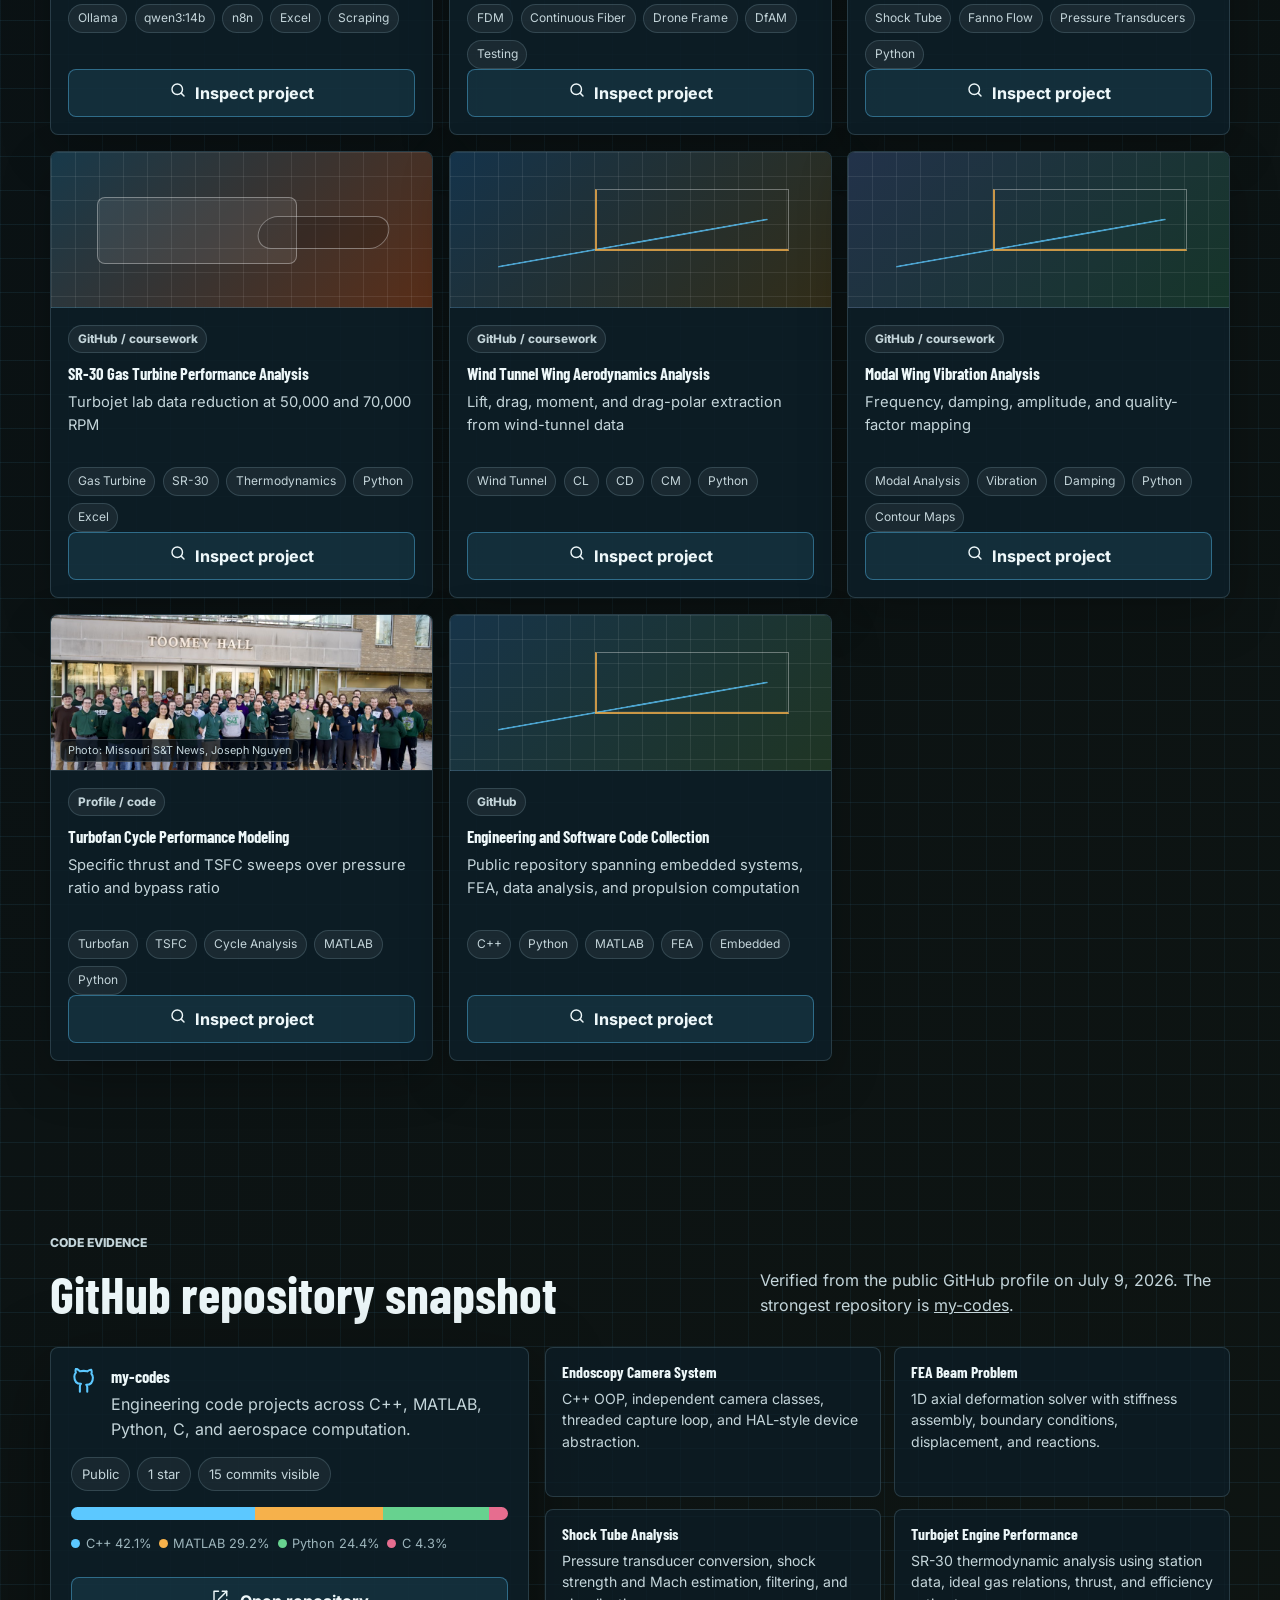
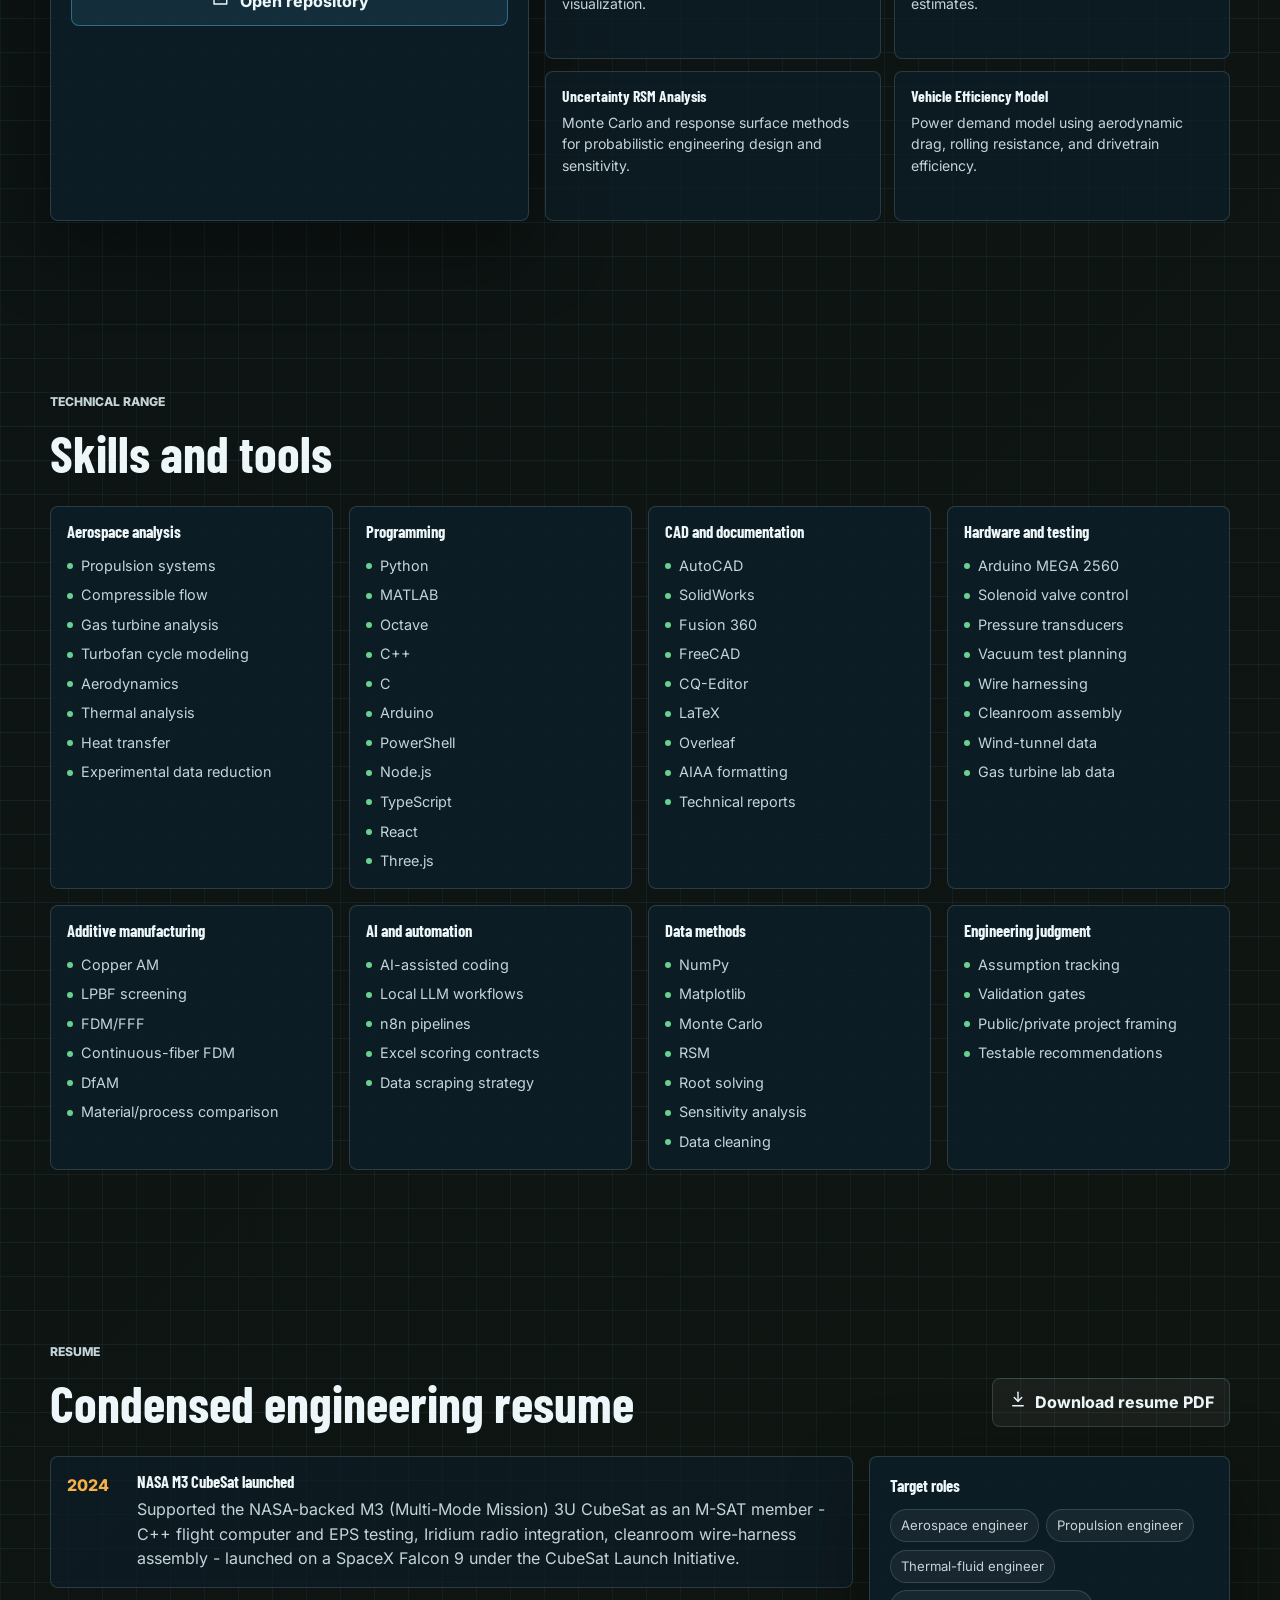
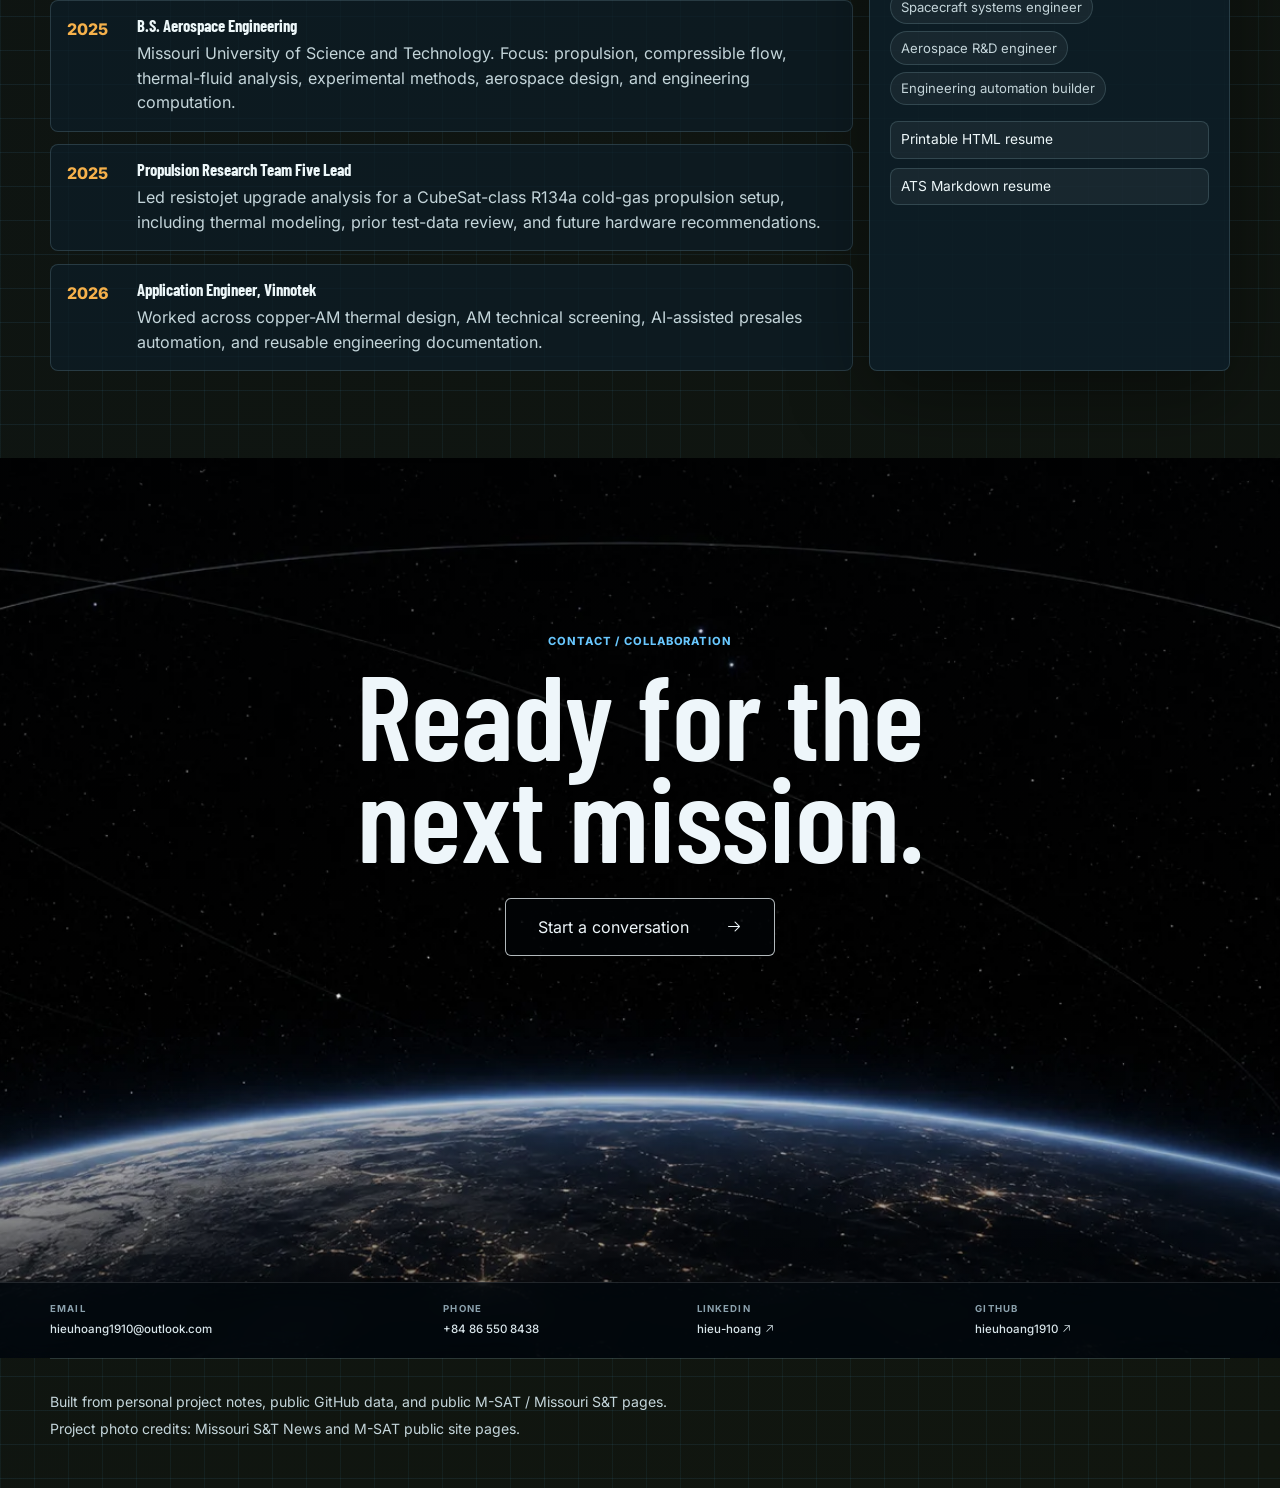
==== commit a65be942: "Build interactive engineering atlas portfolio" ====
--- a/index.html
+++ b/index.html
@@ -16,6 +16,7 @@
     <meta name="twitter:card" content="summary_large_image" />
     <title>Hieu Hoang | Aerospace Engineering Portfolio</title>
     <link rel="icon" href="favicon.svg" type="image/svg+xml" />
+    <link rel="stylesheet" href="assets/vendor/phosphor/style.css" />
     <link rel="stylesheet" href="assets/css/styles.css" />
   </head>
   <body>
@@ -81,114 +82,6 @@
         </div>
       </section>
 
-      <section class="zoom-story" id="story" aria-label="Mission sequence story">
-        <div class="zoom-stage">
-          <canvas id="mission-canvas" width="1440" height="920" aria-hidden="true"></canvas>
-
-          <div class="story-media-stack" aria-hidden="true">
-            <figure class="story-layer portrait-layer is-active" data-story-layer="0">
-              <img src="assets/images/profile/hieu-ford-lounge.webp" alt="" />
-            </figure>
-            <figure class="story-layer hardware-layer" data-story-layer="1">
-              <img src="assets/images/projects/msat-mr-mrs-thruster.jpg" alt="" />
-            </figure>
-            <figure class="story-layer lab-layer" data-story-layer="2">
-              <img src="assets/images/projects/mst-satellite-lab-pcb.png" alt="" />
-            </figure>
-            <figure class="story-layer structure-layer" data-story-layer="3">
-              <img src="assets/images/projects/msat-structure-closeup-1.jpg" alt="" />
-            </figure>
-            <figure class="story-layer team-layer" data-story-layer="4">
-              <img src="assets/images/projects/mst-satellite-team-photo.png" alt="" />
-            </figure>
-          </div>
-
-          <div class="zoom-core" aria-hidden="true">
-            <span class="orbit orbit-a"></span>
-            <span class="orbit orbit-b"></span>
-            <span class="orbit-dot"></span>
-          </div>
-
-          <div class="story-copy">
-            <article class="story-scene center-scene is-active" data-story-scene="0">
-              <p class="eyebrow">Propulsion | thermal systems | engineering computation</p>
-              <h2>Scroll through the portfolio like a mission sequence.</h2>
-              <p>
-                Identity, M-SAT propulsion work, analysis projects, Vinnotek R&D, and resume proof -
-                or jump straight to the detailed sections below.
-              </p>
-            </article>
-
-            <article class="story-scene" data-story-scene="1">
-              <p class="eyebrow">M-SAT propulsion</p>
-              <h2>CubeSat-class cold gas, upgraded toward warm-gas resistojet behavior.</h2>
-              <p>
-                Led Spring 2025 resistojet upgrade work around R134a baseline testing, heat-transfer modeling,
-                heater sizing, and future vacuum-test planning.
-              </p>
-              <div class="story-stat-row">
-                <span><strong>35.6 W</strong> heat estimate</span>
-                <span><strong>18.76 mN</strong> baseline thrust</span>
-              </div>
-            </article>
-
-            <article class="story-scene" data-story-scene="2">
-              <p class="eyebrow">Analysis stack</p>
-              <h2>Data reduction, thermal models, and code that expose assumptions.</h2>
-              <p>
-                Shock-tube Fanno flow, SR-30 gas turbine performance, wind-tunnel coefficients, modal wing response,
-                turbofan cycle sweeps, and public GitHub code.
-              </p>
-              <div class="story-stat-row">
-                <span><strong>Python</strong> NumPy + plots</span>
-                <span><strong>MATLAB</strong> cycle models</span>
-              </div>
-            </article>
-
-            <article class="story-scene" data-story-scene="3">
-              <p class="eyebrow">Vinnotek R&D</p>
-              <h2>Master baseline tools for copper-AM thermal design.</h2>
-              <p>
-                Cold Plate Master Baseline Viewer, validated Python solvers, live candidate comparison, die-coverage
-                gates, and copper-AM manufacturability checks.
-              </p>
-              <div class="story-stat-row">
-                <span><strong>14.52</strong> mK/W R_jc view</span>
-                <span><strong>8</strong> live candidates</span>
-              </div>
-            </article>
-
-            <article class="story-scene center-scene" data-story-scene="4">
-              <p class="eyebrow">Ready to inspect</p>
-              <h2>Projects, resume, GitHub, and contact are below.</h2>
-              <p>
-                The rest of the page keeps the detailed project cards, downloadable resume, and
-                contact links for recruiters or collaborators.
-              </p>
-              <div class="hero-actions" aria-label="Story actions">
-                <a class="button primary" href="#projects">
-                  <span data-icon="grid"></span>
-                  Explore details
-                </a>
-                <a class="button secondary" href="mailto:hieuhoang1910@outlook.com">
-                  <span data-icon="mail"></span>
-                  Contact
-                </a>
-                <a class="button ghost" href="https://github.com/hieuhoang1910?tab=repositories" target="_blank" rel="noopener noreferrer">
-                  <span data-icon="github"></span>
-                  GitHub
-                </a>
-              </div>
-            </article>
-          </div>
-
-          <div class="story-progress" aria-hidden="true">
-            <span></span>
-          </div>
-          <div class="scroll-cue" aria-hidden="true">Scroll</div>
-        </div>
-      </section>
-
       <section class="section about-section" id="about" aria-labelledby="about-title">
         <div class="section-heading">
           <p class="eyebrow">Profile</p>
@@ -227,11 +120,56 @@
         </div>
       </section>
 
-      <section class="section projects-section" id="projects" aria-labelledby="projects-title">
+      <section class="atlas-section" id="projects" aria-labelledby="atlas-title">
+        <div class="atlas-stage">
+          <div class="atlas-heading">
+            <div>
+              <p class="atlas-counter"><span id="atlas-current">01</span> / 05</p>
+              <h2 id="atlas-title">From propulsion<br />to thermal systems,<br />every assumption<br />should survive the test.</h2>
+            </div>
+            <p class="atlas-intro">I design, build, and validate aerospace systems where physics, computation, and manufacture meet.</p>
+          </div>
+          <div class="atlas-viewport" id="atlas-canvas-host" aria-label="Revolving 3D project atlas"></div>
+          <div class="atlas-fallback" aria-hidden="true" id="atlas-fallback"></div>
+          <div class="atlas-controls" id="atlas-controls" aria-label="Choose featured project"></div>
+          <div class="atlas-arc" aria-hidden="true"><span id="atlas-arc-dot"></span></div>
+        </div>
+      </section>
+
+      <section class="featured-scroll" id="featured-work" aria-labelledby="featured-title">
+        <div class="featured-stage">
+          <div class="featured-copy" id="featured-copy">
+            <p class="featured-count"><span id="featured-current">01</span> / 05</p>
+            <p class="featured-kicker" id="featured-kicker">Academic propulsion</p>
+            <h2 id="featured-title">Resistojet Nozzle Thruster Upgrade</h2>
+            <div class="featured-tags" id="featured-tags"></div>
+            <p class="featured-summary" id="featured-summary"></p>
+            <div class="featured-metric">
+              <span id="featured-metric-label">Baseline thrust</span>
+              <strong id="featured-metric-value">18.76</strong>
+              <small id="featured-metric-unit">mN</small>
+            </div>
+            <button class="featured-inspect" id="featured-inspect" type="button">
+              Inspect project <i class="ph ph-arrow-right" aria-hidden="true"></i>
+            </button>
+          </div>
+          <figure class="featured-media">
+            <img id="featured-image" src="assets/images/projects/msat-mr-mrs-thruster.jpg" alt="M-SAT cold-gas thruster hardware" />
+            <figcaption id="featured-caption">Photo: M-SAT public propulsion page</figcaption>
+          </figure>
+          <div class="featured-nav">
+            <button id="featured-prev" type="button" aria-label="Previous featured project"><i class="ph ph-arrow-left" aria-hidden="true"></i></button>
+            <div id="featured-progress" aria-label="Featured project progress"></div>
+            <button id="featured-next" type="button" aria-label="Next featured project"><i class="ph ph-arrow-right" aria-hidden="true"></i></button>
+          </div>
+        </div>
+      </section>
+
+      <section class="section projects-section" id="work-archive" aria-labelledby="projects-title">
         <div class="section-heading wide">
           <div>
-            <p class="eyebrow">Work samples</p>
-            <h2 id="projects-title">Project portfolio</h2>
+            <p class="eyebrow">Engineering archive</p>
+            <h2 id="projects-title">Additional work</h2>
           </div>
           <p>
             Academic and GitHub projects are shown in full detail. Vinnotek and client work is presented
@@ -359,34 +297,19 @@
         </div>
       </section>
 
-      <section class="section contact-section" id="contact" aria-labelledby="contact-title">
-        <div class="contact-panel">
-          <div>
-            <p class="eyebrow">Contact</p>
-            <h2 id="contact-title">Let's talk engineering systems.</h2>
-            <p>
-              Best fit: propulsion, spacecraft systems, thermal analysis, aerospace R&D, CAD/CAE,
-              additive manufacturing, and engineering automation.
-            </p>
-          </div>
-          <div class="contact-actions">
-            <a class="button primary" href="mailto:hieuhoang1910@outlook.com">
-              <span data-icon="mail"></span>
-              hieuhoang1910@outlook.com
-            </a>
-            <a class="button secondary" href="tel:+84865508438">
-              <span data-icon="phone"></span>
-              +84 86 550 8438
-            </a>
-            <a class="button secondary" href="https://www.linkedin.com/in/hieu-hoang-8b195224a/" target="_blank" rel="noopener noreferrer">
-              <span data-icon="external"></span>
-              LinkedIn
-            </a>
-            <a class="button ghost" href="https://github.com/hieuhoang1910?tab=repositories" target="_blank" rel="noopener noreferrer">
-              <span data-icon="github"></span>
-              @hieuhoang1910
-            </a>
-          </div>
+      <section class="contact-section" id="contact" aria-labelledby="contact-title">
+        <div class="contact-orbit">
+          <p class="contact-label">Contact / Collaboration</p>
+          <h2 id="contact-title">Ready for the<br />next mission.</h2>
+          <a class="contact-cta" href="mailto:hieuhoang1910@outlook.com">
+            Start a conversation <i class="ph ph-arrow-right" aria-hidden="true"></i>
+          </a>
+        </div>
+        <div class="contact-index">
+          <a href="mailto:hieuhoang1910@outlook.com"><span>Email</span><strong>hieuhoang1910@outlook.com</strong></a>
+          <a href="tel:+84865508438"><span>Phone</span><strong>+84 86 550 8438</strong></a>
+          <a href="https://www.linkedin.com/in/hieu-hoang-8b195224a/" target="_blank" rel="noopener noreferrer"><span>LinkedIn</span><strong>hieu-hoang <i class="ph ph-arrow-up-right" aria-hidden="true"></i></strong></a>
+          <a href="https://github.com/hieuhoang1910?tab=repositories" target="_blank" rel="noopener noreferrer"><span>GitHub</span><strong>hieuhoang1910 <i class="ph ph-arrow-up-right" aria-hidden="true"></i></strong></a>
         </div>
       </section>
     </main>
@@ -420,5 +343,6 @@
     </dialog>
 
     <script src="assets/js/app.js" defer></script>
+    <script type="module" src="assets/js/atlas3d.js"></script>
   </body>
 </html>
--- a/assets/vendor/phosphor/style.css
+++ b/assets/vendor/phosphor/style.css
@@ -0,0 +1,4627 @@
+@font-face {
+  font-family: "Phosphor";
+  src:
+    url("./Phosphor.woff2") format("woff2"),
+    url("./Phosphor.woff") format("woff"),
+    url("./Phosphor.ttf") format("truetype"),
+    url("./Phosphor.svg#Phosphor") format("svg");
+  font-weight: normal;
+  font-style: normal;
+  font-display: block;
+}
+
+.ph {
+  /* use !important to prevent issues with browser extensions that change fonts */
+  font-family: "Phosphor" !important;
+  speak: never;
+  font-style: normal;
+  font-weight: normal;
+  font-variant: normal;
+  text-transform: none;
+  line-height: 1;
+
+  /* Enable Ligatures ================ */
+  letter-spacing: 0;
+  -webkit-font-feature-settings: "liga";
+  -moz-font-feature-settings: "liga=1";
+  -moz-font-feature-settings: "liga";
+  -ms-font-feature-settings: "liga" 1;
+  font-feature-settings: "liga";
+  -webkit-font-variant-ligatures: discretionary-ligatures;
+  font-variant-ligatures: discretionary-ligatures;
+
+  /* Better Font Rendering =========== */
+  -webkit-font-smoothing: antialiased;
+  -moz-osx-font-smoothing: grayscale;
+}
+
+.ph.ph-acorn:before {
+  content: "\eb9a";
+}
+.ph.ph-address-book:before {
+  content: "\e6f8";
+}
+.ph.ph-address-book-tabs:before {
+  content: "\ee4e";
+}
+.ph.ph-air-traffic-control:before {
+  content: "\ecd8";
+}
+.ph.ph-airplane:before {
+  content: "\e002";
+}
+.ph.ph-airplane-in-flight:before {
+  content: "\e4fe";
+}
+.ph.ph-airplane-landing:before {
+  content: "\e502";
+}
+.ph.ph-airplane-takeoff:before {
+  content: "\e504";
+}
+.ph.ph-airplane-taxiing:before {
+  content: "\e500";
+}
+.ph.ph-airplane-tilt:before {
+  content: "\e5d6";
+}
+.ph.ph-airplay:before {
+  content: "\e004";
+}
+.ph.ph-alarm:before {
+  content: "\e006";
+}
+.ph.ph-alien:before {
+  content: "\e8a6";
+}
+.ph.ph-align-bottom:before {
+  content: "\e506";
+}
+.ph.ph-align-bottom-simple:before {
+  content: "\eb0c";
+}
+.ph.ph-align-center-horizontal:before {
+  content: "\e50a";
+}
+.ph.ph-align-center-horizontal-simple:before {
+  content: "\eb0e";
+}
+.ph.ph-align-center-vertical:before {
+  content: "\e50c";
+}
+.ph.ph-align-center-vertical-simple:before {
+  content: "\eb10";
+}
+.ph.ph-align-left:before {
+  content: "\e50e";
+}
+.ph.ph-align-left-simple:before {
+  content: "\eaee";
+}
+.ph.ph-align-right:before {
+  content: "\e510";
+}
+.ph.ph-align-right-simple:before {
+  content: "\eb12";
+}
+.ph.ph-align-top:before {
+  content: "\e512";
+}
+.ph.ph-align-top-simple:before {
+  content: "\eb14";
+}
+.ph.ph-amazon-logo:before {
+  content: "\e96c";
+}
+.ph.ph-ambulance:before {
+  content: "\e572";
+}
+.ph.ph-anchor:before {
+  content: "\e514";
+}
+.ph.ph-anchor-simple:before {
+  content: "\e5d8";
+}
+.ph.ph-android-logo:before {
+  content: "\e008";
+}
+.ph.ph-angle:before {
+  content: "\e7bc";
+}
+.ph.ph-angular-logo:before {
+  content: "\eb80";
+}
+.ph.ph-aperture:before {
+  content: "\e00a";
+}
+.ph.ph-app-store-logo:before {
+  content: "\e974";
+}
+.ph.ph-app-window:before {
+  content: "\e5da";
+}
+.ph.ph-apple-logo:before {
+  content: "\e516";
+}
+.ph.ph-apple-podcasts-logo:before {
+  content: "\eb96";
+}
+.ph.ph-approximate-equals:before {
+  content: "\edaa";
+}
+.ph.ph-archive:before {
+  content: "\e00c";
+}
+.ph.ph-armchair:before {
+  content: "\e012";
+}
+.ph.ph-arrow-arc-left:before {
+  content: "\e014";
+}
+.ph.ph-arrow-arc-right:before {
+  content: "\e016";
+}
+.ph.ph-arrow-bend-double-up-left:before {
+  content: "\e03a";
+}
+.ph.ph-arrow-bend-double-up-right:before {
+  content: "\e03c";
+}
+.ph.ph-arrow-bend-down-left:before {
+  content: "\e018";
+}
+.ph.ph-arrow-bend-down-right:before {
+  content: "\e01a";
+}
+.ph.ph-arrow-bend-left-down:before {
+  content: "\e01c";
+}
+.ph.ph-arrow-bend-left-up:before {
+  content: "\e01e";
+}
+.ph.ph-arrow-bend-right-down:before {
+  content: "\e020";
+}
+.ph.ph-arrow-bend-right-up:before {
+  content: "\e022";
+}
+.ph.ph-arrow-bend-up-left:before {
+  content: "\e024";
+}
+.ph.ph-arrow-bend-up-right:before {
+  content: "\e026";
+}
+.ph.ph-arrow-circle-down:before {
+  content: "\e028";
+}
+.ph.ph-arrow-circle-down-left:before {
+  content: "\e02a";
+}
+.ph.ph-arrow-circle-down-right:before {
+  content: "\e02c";
+}
+.ph.ph-arrow-circle-left:before {
+  content: "\e05a";
+}
+.ph.ph-arrow-circle-right:before {
+  content: "\e02e";
+}
+.ph.ph-arrow-circle-up:before {
+  content: "\e030";
+}
+.ph.ph-arrow-circle-up-left:before {
+  content: "\e032";
+}
+.ph.ph-arrow-circle-up-right:before {
+  content: "\e034";
+}
+.ph.ph-arrow-clockwise:before {
+  content: "\e036";
+}
+.ph.ph-arrow-counter-clockwise:before {
+  content: "\e038";
+}
+.ph.ph-arrow-down:before {
+  content: "\e03e";
+}
+.ph.ph-arrow-down-left:before {
+  content: "\e040";
+}
+.ph.ph-arrow-down-right:before {
+  content: "\e042";
+}
+.ph.ph-arrow-elbow-down-left:before {
+  content: "\e044";
+}
+.ph.ph-arrow-elbow-down-right:before {
+  content: "\e046";
+}
+.ph.ph-arrow-elbow-left:before {
+  content: "\e048";
+}
+.ph.ph-arrow-elbow-left-down:before {
+  content: "\e04a";
+}
+.ph.ph-arrow-elbow-left-up:before {
+  content: "\e04c";
+}
+.ph.ph-arrow-elbow-right:before {
+  content: "\e04e";
+}
+.ph.ph-arrow-elbow-right-down:before {
+  content: "\e050";
+}
+.ph.ph-arrow-elbow-right-up:before {
+  content: "\e052";
+}
+.ph.ph-arrow-elbow-up-left:before {
+  content: "\e054";
+}
+.ph.ph-arrow-elbow-up-right:before {
+  content: "\e056";
+}
+.ph.ph-arrow-fat-down:before {
+  content: "\e518";
+}
+.ph.ph-arrow-fat-left:before {
+  content: "\e51a";
+}
+.ph.ph-arrow-fat-line-down:before {
+  content: "\e51c";
+}
+.ph.ph-arrow-fat-line-left:before {
+  content: "\e51e";
+}
+.ph.ph-arrow-fat-line-right:before {
+  content: "\e520";
+}
+.ph.ph-arrow-fat-line-up:before {
+  content: "\e522";
+}
+.ph.ph-arrow-fat-lines-down:before {
+  content: "\e524";
+}
+.ph.ph-arrow-fat-lines-left:before {
+  content: "\e526";
+}
+.ph.ph-arrow-fat-lines-right:before {
+  content: "\e528";
+}
+.ph.ph-arrow-fat-lines-up:before {
+  content: "\e52a";
+}
+.ph.ph-arrow-fat-right:before {
+  content: "\e52c";
+}
+.ph.ph-arrow-fat-up:before {
+  content: "\e52e";
+}
+.ph.ph-arrow-left:before {
+  content: "\e058";
+}
+.ph.ph-arrow-line-down:before {
+  content: "\e05c";
+}
+.ph.ph-arrow-line-down-left:before {
+  content: "\e05e";
+}
+.ph.ph-arrow-line-down-right:before {
+  content: "\e060";
+}
+.ph.ph-arrow-line-left:before {
+  content: "\e062";
+}
+.ph.ph-arrow-line-right:before {
+  content: "\e064";
+}
+.ph.ph-arrow-line-up:before {
+  content: "\e066";
+}
+.ph.ph-arrow-line-up-left:before {
+  content: "\e068";
+}
+.ph.ph-arrow-line-up-right:before {
+  content: "\e06a";
+}
+.ph.ph-arrow-right:before {
+  content: "\e06c";
+}
+.ph.ph-arrow-square-down:before {
+  content: "\e06e";
+}
+.ph.ph-arrow-square-down-left:before {
+  content: "\e070";
+}
+.ph.ph-arrow-square-down-right:before {
+  content: "\e072";
+}
+.ph.ph-arrow-square-in:before {
+  content: "\e5dc";
+}
+.ph.ph-arrow-square-left:before {
+  content: "\e074";
+}
+.ph.ph-arrow-square-out:before {
+  content: "\e5de";
+}
+.ph.ph-arrow-square-right:before {
+  content: "\e076";
+}
+.ph.ph-arrow-square-up:before {
+  content: "\e078";
+}
+.ph.ph-arrow-square-up-left:before {
+  content: "\e07a";
+}
+.ph.ph-arrow-square-up-right:before {
+  content: "\e07c";
+}
+.ph.ph-arrow-u-down-left:before {
+  content: "\e07e";
+}
+.ph.ph-arrow-u-down-right:before {
+  content: "\e080";
+}
+.ph.ph-arrow-u-left-down:before {
+  content: "\e082";
+}
+.ph.ph-arrow-u-left-up:before {
+  content: "\e084";
+}
+.ph.ph-arrow-u-right-down:before {
+  content: "\e086";
+}
+.ph.ph-arrow-u-right-up:before {
+  content: "\e088";
+}
+.ph.ph-arrow-u-up-left:before {
+  content: "\e08a";
+}
+.ph.ph-arrow-u-up-right:before {
+  content: "\e08c";
+}
+.ph.ph-arrow-up:before {
+  content: "\e08e";
+}
+.ph.ph-arrow-up-left:before {
+  content: "\e090";
+}
+.ph.ph-arrow-up-right:before {
+  content: "\e092";
+}
+.ph.ph-arrows-clockwise:before {
+  content: "\e094";
+}
+.ph.ph-arrows-counter-clockwise:before {
+  content: "\e096";
+}
+.ph.ph-arrows-down-up:before {
+  content: "\e098";
+}
+.ph.ph-arrows-horizontal:before {
+  content: "\eb06";
+}
+.ph.ph-arrows-in:before {
+  content: "\e09a";
+}
+.ph.ph-arrows-in-cardinal:before {
+  content: "\e09c";
+}
+.ph.ph-arrows-in-line-horizontal:before {
+  content: "\e530";
+}
+.ph.ph-arrows-in-line-vertical:before {
+  content: "\e532";
+}
+.ph.ph-arrows-in-simple:before {
+  content: "\e09e";
+}
+.ph.ph-arrows-left-right:before {
+  content: "\e0a0";
+}
+.ph.ph-arrows-merge:before {
+  content: "\ed3e";
+}
+.ph.ph-arrows-out:before {
+  content: "\e0a2";
+}
+.ph.ph-arrows-out-cardinal:before {
+  content: "\e0a4";
+}
+.ph.ph-arrows-out-line-horizontal:before {
+  content: "\e534";
+}
+.ph.ph-arrows-out-line-vertical:before {
+  content: "\e536";
+}
+.ph.ph-arrows-out-simple:before {
+  content: "\e0a6";
+}
+.ph.ph-arrows-split:before {
+  content: "\ed3c";
+}
+.ph.ph-arrows-vertical:before {
+  content: "\eb04";
+}
+.ph.ph-article:before {
+  content: "\e0a8";
+}
+.ph.ph-article-medium:before {
+  content: "\e5e0";
+}
+.ph.ph-article-ny-times:before {
+  content: "\e5e2";
+}
+.ph.ph-asclepius:before {
+  content: "\ee34";
+}
+.ph.ph-caduceus:before {
+  content: "\ee34";
+}
+.ph.ph-asterisk:before {
+  content: "\e0aa";
+}
+.ph.ph-asterisk-simple:before {
+  content: "\e832";
+}
+.ph.ph-at:before {
+  content: "\e0ac";
+}
+.ph.ph-atom:before {
+  content: "\e5e4";
+}
+.ph.ph-avocado:before {
+  content: "\ee04";
+}
+.ph.ph-axe:before {
+  content: "\e9fc";
+}
+.ph.ph-baby:before {
+  content: "\e774";
+}
+.ph.ph-baby-carriage:before {
+  content: "\e818";
+}
+.ph.ph-backpack:before {
+  content: "\e922";
+}
+.ph.ph-backspace:before {
+  content: "\e0ae";
+}
+.ph.ph-bag:before {
+  content: "\e0b0";
+}
+.ph.ph-bag-simple:before {
+  content: "\e5e6";
+}
+.ph.ph-balloon:before {
+  content: "\e76c";
+}
+.ph.ph-bandaids:before {
+  content: "\e0b2";
+}
+.ph.ph-bank:before {
+  content: "\e0b4";
+}
+.ph.ph-barbell:before {
+  content: "\e0b6";
+}
+.ph.ph-barcode:before {
+  content: "\e0b8";
+}
+.ph.ph-barn:before {
+  content: "\ec72";
+}
+.ph.ph-barricade:before {
+  content: "\e948";
+}
+.ph.ph-baseball:before {
+  content: "\e71a";
+}
+.ph.ph-baseball-cap:before {
+  content: "\ea28";
+}
+.ph.ph-baseball-helmet:before {
+  content: "\ee4a";
+}
+.ph.ph-basket:before {
+  content: "\e964";
+}
+.ph.ph-basketball:before {
+  content: "\e724";
+}
+.ph.ph-bathtub:before {
+  content: "\e81e";
+}
+.ph.ph-battery-charging:before {
+  content: "\e0ba";
+}
+.ph.ph-battery-charging-vertical:before {
+  content: "\e0bc";
+}
+.ph.ph-battery-empty:before {
+  content: "\e0be";
+}
+.ph.ph-battery-full:before {
+  content: "\e0c0";
+}
+.ph.ph-battery-high:before {
+  content: "\e0c2";
+}
+.ph.ph-battery-low:before {
+  content: "\e0c4";
+}
+.ph.ph-battery-medium:before {
+  content: "\e0c6";
+}
+.ph.ph-battery-plus:before {
+  content: "\e808";
+}
+.ph.ph-battery-plus-vertical:before {
+  content: "\ec50";
+}
+.ph.ph-battery-vertical-empty:before {
+  content: "\e7c6";
+}
+.ph.ph-battery-vertical-full:before {
+  content: "\e7c4";
+}
+.ph.ph-battery-vertical-high:before {
+  content: "\e7c2";
+}
+.ph.ph-battery-vertical-low:before {
+  content: "\e7be";
+}
+.ph.ph-battery-vertical-medium:before {
+  content: "\e7c0";
+}
+.ph.ph-battery-warning:before {
+  content: "\e0c8";
+}
+.ph.ph-battery-warning-vertical:before {
+  content: "\e0ca";
+}
+.ph.ph-beach-ball:before {
+  content: "\ed24";
+}
+.ph.ph-beanie:before {
+  content: "\ea2a";
+}
+.ph.ph-bed:before {
+  content: "\e0cc";
+}
+.ph.ph-beer-bottle:before {
+  content: "\e7b0";
+}
+.ph.ph-beer-stein:before {
+  content: "\eb62";
+}
+.ph.ph-behance-logo:before {
+  content: "\e7f4";
+}
+.ph.ph-bell:before {
+  content: "\e0ce";
+}
+.ph.ph-bell-ringing:before {
+  content: "\e5e8";
+}
+.ph.ph-bell-simple:before {
+  content: "\e0d0";
+}
+.ph.ph-bell-simple-ringing:before {
+  content: "\e5ea";
+}
+.ph.ph-bell-simple-slash:before {
+  content: "\e0d2";
+}
+.ph.ph-bell-simple-z:before {
+  content: "\e5ec";
+}
+.ph.ph-bell-slash:before {
+  content: "\e0d4";
+}
+.ph.ph-bell-z:before {
+  content: "\e5ee";
+}
+.ph.ph-belt:before {
+  content: "\ea2c";
+}
+.ph.ph-bezier-curve:before {
+  content: "\eb00";
+}
+.ph.ph-bicycle:before {
+  content: "\e0d6";
+}
+.ph.ph-binary:before {
+  content: "\ee60";
+}
+.ph.ph-binoculars:before {
+  content: "\ea64";
+}
+.ph.ph-biohazard:before {
+  content: "\e9e0";
+}
+.ph.ph-bird:before {
+  content: "\e72c";
+}
+.ph.ph-blueprint:before {
+  content: "\eda0";
+}
+.ph.ph-bluetooth:before {
+  content: "\e0da";
+}
+.ph.ph-bluetooth-connected:before {
+  content: "\e0dc";
+}
+.ph.ph-bluetooth-slash:before {
+  content: "\e0de";
+}
+.ph.ph-bluetooth-x:before {
+  content: "\e0e0";
+}
+.ph.ph-boat:before {
+  content: "\e786";
+}
+.ph.ph-bomb:before {
+  content: "\ee0a";
+}
+.ph.ph-bone:before {
+  content: "\e7f2";
+}
+.ph.ph-book:before {
+  content: "\e0e2";
+}
+.ph.ph-book-bookmark:before {
+  content: "\e0e4";
+}
+.ph.ph-book-open:before {
+  content: "\e0e6";
+}
+.ph.ph-book-open-text:before {
+  content: "\e8f2";
+}
+.ph.ph-book-open-user:before {
+  content: "\ede0";
+}
+.ph.ph-bookmark:before {
+  content: "\e0e8";
+}
+.ph.ph-bookmark-simple:before {
+  content: "\e0ea";
+}
+.ph.ph-bookmarks:before {
+  content: "\e0ec";
+}
+.ph.ph-bookmarks-simple:before {
+  content: "\e5f0";
+}
+.ph.ph-books:before {
+  content: "\e758";
+}
+.ph.ph-boot:before {
+  content: "\ecca";
+}
+.ph.ph-boules:before {
+  content: "\e722";
+}
+.ph.ph-bounding-box:before {
+  content: "\e6ce";
+}
+.ph.ph-bowl-food:before {
+  content: "\eaa4";
+}
+.ph.ph-bowl-steam:before {
+  content: "\e8e4";
+}
+.ph.ph-bowling-ball:before {
+  content: "\ea34";
+}
+.ph.ph-box-arrow-down:before {
+  content: "\e00e";
+}
+.ph.ph-archive-box:before {
+  content: "\e00e";
+}
+.ph.ph-box-arrow-up:before {
+  content: "\ee54";
+}
+.ph.ph-boxing-glove:before {
+  content: "\ea36";
+}
+.ph.ph-brackets-angle:before {
+  content: "\e862";
+}
+.ph.ph-brackets-curly:before {
+  content: "\e860";
+}
+.ph.ph-brackets-round:before {
+  content: "\e864";
+}
+.ph.ph-brackets-square:before {
+  content: "\e85e";
+}
+.ph.ph-brain:before {
+  content: "\e74e";
+}
+.ph.ph-brandy:before {
+  content: "\e6b4";
+}
+.ph.ph-bread:before {
+  content: "\e81c";
+}
+.ph.ph-bridge:before {
+  content: "\ea68";
+}
+.ph.ph-briefcase:before {
+  content: "\e0ee";
+}
+.ph.ph-briefcase-metal:before {
+  content: "\e5f2";
+}
+.ph.ph-broadcast:before {
+  content: "\e0f2";
+}
+.ph.ph-broom:before {
+  content: "\ec54";
+}
+.ph.ph-browser:before {
+  content: "\e0f4";
+}
+.ph.ph-browsers:before {
+  content: "\e0f6";
+}
+.ph.ph-bug:before {
+  content: "\e5f4";
+}
+.ph.ph-bug-beetle:before {
+  content: "\e5f6";
+}
+.ph.ph-bug-droid:before {
+  content: "\e5f8";
+}
+.ph.ph-building:before {
+  content: "\e100";
+}
+.ph.ph-building-apartment:before {
+  content: "\e0fe";
+}
+.ph.ph-building-office:before {
+  content: "\e0ff";
+}
+.ph.ph-buildings:before {
+  content: "\e102";
+}
+.ph.ph-bulldozer:before {
+  content: "\ec6c";
+}
+.ph.ph-bus:before {
+  content: "\e106";
+}
+.ph.ph-butterfly:before {
+  content: "\ea6e";
+}
+.ph.ph-cable-car:before {
+  content: "\e49c";
+}
+.ph.ph-cactus:before {
+  content: "\e918";
+}
+.ph.ph-cake:before {
+  content: "\e780";
+}
+.ph.ph-calculator:before {
+  content: "\e538";
+}
+.ph.ph-calendar:before {
+  content: "\e108";
+}
+.ph.ph-calendar-blank:before {
+  content: "\e10a";
+}
+.ph.ph-calendar-check:before {
+  content: "\e712";
+}
+.ph.ph-calendar-dot:before {
+  content: "\e7b2";
+}
+.ph.ph-calendar-dots:before {
+  content: "\e7b4";
+}
+.ph.ph-calendar-heart:before {
+  content: "\e8b0";
+}
+.ph.ph-calendar-minus:before {
+  content: "\ea14";
+}
+.ph.ph-calendar-plus:before {
+  content: "\e714";
+}
+.ph.ph-calendar-slash:before {
+  content: "\ea12";
+}
+.ph.ph-calendar-star:before {
+  content: "\e8b2";
+}
+.ph.ph-calendar-x:before {
+  content: "\e10c";
+}
+.ph.ph-call-bell:before {
+  content: "\e7de";
+}
+.ph.ph-camera:before {
+  content: "\e10e";
+}
+.ph.ph-camera-plus:before {
+  content: "\ec58";
+}
+.ph.ph-camera-rotate:before {
+  content: "\e7a4";
+}
+.ph.ph-camera-slash:before {
+  content: "\e110";
+}
+.ph.ph-campfire:before {
+  content: "\e9d8";
+}
+.ph.ph-car:before {
+  content: "\e112";
+}
+.ph.ph-car-battery:before {
+  content: "\ee30";
+}
+.ph.ph-car-profile:before {
+  content: "\e8cc";
+}
+.ph.ph-car-simple:before {
+  content: "\e114";
+}
+.ph.ph-cardholder:before {
+  content: "\e5fa";
+}
+.ph.ph-cards:before {
+  content: "\e0f8";
+}
+.ph.ph-cards-three:before {
+  content: "\ee50";
+}
+.ph.ph-caret-circle-double-down:before {
+  content: "\e116";
+}
+.ph.ph-caret-circle-double-left:before {
+  content: "\e118";
+}
+.ph.ph-caret-circle-double-right:before {
+  content: "\e11a";
+}
+.ph.ph-caret-circle-double-up:before {
+  content: "\e11c";
+}
+.ph.ph-caret-circle-down:before {
+  content: "\e11e";
+}
+.ph.ph-caret-circle-left:before {
+  content: "\e120";
+}
+.ph.ph-caret-circle-right:before {
+  content: "\e122";
+}
+.ph.ph-caret-circle-up:before {
+  content: "\e124";
+}
+.ph.ph-caret-circle-up-down:before {
+  content: "\e13e";
+}
+.ph.ph-caret-double-down:before {
+  content: "\e126";
+}
+.ph.ph-caret-double-left:before {
+  content: "\e128";
+}
+.ph.ph-caret-double-right:before {
+  content: "\e12a";
+}
+.ph.ph-caret-double-up:before {
+  content: "\e12c";
+}
+.ph.ph-caret-down:before {
+  content: "\e136";
+}
+.ph.ph-caret-left:before {
+  content: "\e138";
+}
+.ph.ph-caret-line-down:before {
+  content: "\e134";
+}
+.ph.ph-caret-line-left:before {
+  content: "\e132";
+}
+.ph.ph-caret-line-right:before {
+  content: "\e130";
+}
+.ph.ph-caret-line-up:before {
+  content: "\e12e";
+}
+.ph.ph-caret-right:before {
+  content: "\e13a";
+}
+.ph.ph-caret-up:before {
+  content: "\e13c";
+}
+.ph.ph-caret-up-down:before {
+  content: "\e140";
+}
+.ph.ph-carrot:before {
+  content: "\ed38";
+}
+.ph.ph-cash-register:before {
+  content: "\ed80";
+}
+.ph.ph-cassette-tape:before {
+  content: "\ed2e";
+}
+.ph.ph-castle-turret:before {
+  content: "\e9d0";
+}
+.ph.ph-cat:before {
+  content: "\e748";
+}
+.ph.ph-cell-signal-full:before {
+  content: "\e142";
+}
+.ph.ph-cell-signal-high:before {
+  content: "\e144";
+}
+.ph.ph-cell-signal-low:before {
+  content: "\e146";
+}
+.ph.ph-cell-signal-medium:before {
+  content: "\e148";
+}
+.ph.ph-cell-signal-none:before {
+  content: "\e14a";
+}
+.ph.ph-cell-signal-slash:before {
+  content: "\e14c";
+}
+.ph.ph-cell-signal-x:before {
+  content: "\e14e";
+}
+.ph.ph-cell-tower:before {
+  content: "\ebaa";
+}
+.ph.ph-certificate:before {
+  content: "\e766";
+}
+.ph.ph-chair:before {
+  content: "\e950";
+}
+.ph.ph-chalkboard:before {
+  content: "\e5fc";
+}
+.ph.ph-chalkboard-simple:before {
+  content: "\e5fe";
+}
+.ph.ph-chalkboard-teacher:before {
+  content: "\e600";
+}
+.ph.ph-champagne:before {
+  content: "\eaca";
+}
+.ph.ph-charging-station:before {
+  content: "\e8d0";
+}
+.ph.ph-chart-bar:before {
+  content: "\e150";
+}
+.ph.ph-chart-bar-horizontal:before {
+  content: "\e152";
+}
+.ph.ph-chart-donut:before {
+  content: "\eaa6";
+}
+.ph.ph-chart-line:before {
+  content: "\e154";
+}
+.ph.ph-chart-line-down:before {
+  content: "\e8b6";
+}
+.ph.ph-chart-line-up:before {
+  content: "\e156";
+}
+.ph.ph-chart-pie:before {
+  content: "\e158";
+}
+.ph.ph-chart-pie-slice:before {
+  content: "\e15a";
+}
+.ph.ph-chart-polar:before {
+  content: "\eaa8";
+}
+.ph.ph-chart-scatter:before {
+  content: "\eaac";
+}
+.ph.ph-chat:before {
+  content: "\e15c";
+}
+.ph.ph-chat-centered:before {
+  content: "\e160";
+}
+.ph.ph-chat-centered-dots:before {
+  content: "\e164";
+}
+.ph.ph-chat-centered-slash:before {
+  content: "\e162";
+}
+.ph.ph-chat-centered-text:before {
+  content: "\e166";
+}
+.ph.ph-chat-circle:before {
+  content: "\e168";
+}
+.ph.ph-chat-circle-dots:before {
+  content: "\e16c";
+}
+.ph.ph-chat-circle-slash:before {
+  content: "\e16a";
+}
+.ph.ph-chat-circle-text:before {
+  content: "\e16e";
+}
+.ph.ph-chat-dots:before {
+  content: "\e170";
+}
+.ph.ph-chat-slash:before {
+  content: "\e15e";
+}
+.ph.ph-chat-teardrop:before {
+  content: "\e172";
+}
+.ph.ph-chat-teardrop-dots:before {
+  content: "\e176";
+}
+.ph.ph-chat-teardrop-slash:before {
+  content: "\e174";
+}
+.ph.ph-chat-teardrop-text:before {
+  content: "\e178";
+}
+.ph.ph-chat-text:before {
+  content: "\e17a";
+}
+.ph.ph-chats:before {
+  content: "\e17c";
+}
+.ph.ph-chats-circle:before {
+  content: "\e17e";
+}
+.ph.ph-chats-teardrop:before {
+  content: "\e180";
+}
+.ph.ph-check:before {
+  content: "\e182";
+}
+.ph.ph-check-circle:before {
+  content: "\e184";
+}
+.ph.ph-check-fat:before {
+  content: "\eba6";
+}
+.ph.ph-check-square:before {
+  content: "\e186";
+}
+.ph.ph-check-square-offset:before {
+  content: "\e188";
+}
+.ph.ph-checkerboard:before {
+  content: "\e8c4";
+}
+.ph.ph-checks:before {
+  content: "\e53a";
+}
+.ph.ph-cheers:before {
+  content: "\ea4a";
+}
+.ph.ph-cheese:before {
+  content: "\e9fe";
+}
+.ph.ph-chef-hat:before {
+  content: "\ed8e";
+}
+.ph.ph-cherries:before {
+  content: "\e830";
+}
+.ph.ph-church:before {
+  content: "\ecea";
+}
+.ph.ph-cigarette:before {
+  content: "\ed90";
+}
+.ph.ph-cigarette-slash:before {
+  content: "\ed92";
+}
+.ph.ph-circle:before {
+  content: "\e18a";
+}
+.ph.ph-circle-dashed:before {
+  content: "\e602";
+}
+.ph.ph-circle-half:before {
+  content: "\e18c";
+}
+.ph.ph-circle-half-tilt:before {
+  content: "\e18e";
+}
+.ph.ph-circle-notch:before {
+  content: "\eb44";
+}
+.ph.ph-circles-four:before {
+  content: "\e190";
+}
+.ph.ph-circles-three:before {
+  content: "\e192";
+}
+.ph.ph-circles-three-plus:before {
+  content: "\e194";
+}
+.ph.ph-circuitry:before {
+  content: "\e9c2";
+}
+.ph.ph-city:before {
+  content: "\ea6a";
+}
+.ph.ph-clipboard:before {
+  content: "\e196";
+}
+.ph.ph-clipboard-text:before {
+  content: "\e198";
+}
+.ph.ph-clock:before {
+  content: "\e19a";
+}
+.ph.ph-clock-afternoon:before {
+  content: "\e19c";
+}
+.ph.ph-clock-clockwise:before {
+  content: "\e19e";
+}
+.ph.ph-clock-countdown:before {
+  content: "\ed2c";
+}
+.ph.ph-clock-counter-clockwise:before {
+  content: "\e1a0";
+}
+.ph.ph-clock-user:before {
+  content: "\edec";
+}
+.ph.ph-closed-captioning:before {
+  content: "\e1a4";
+}
+.ph.ph-cloud:before {
+  content: "\e1aa";
+}
+.ph.ph-cloud-arrow-down:before {
+  content: "\e1ac";
+}
+.ph.ph-cloud-arrow-up:before {
+  content: "\e1ae";
+}
+.ph.ph-cloud-check:before {
+  content: "\e1b0";
+}
+.ph.ph-cloud-fog:before {
+  content: "\e53c";
+}
+.ph.ph-cloud-lightning:before {
+  content: "\e1b2";
+}
+.ph.ph-cloud-moon:before {
+  content: "\e53e";
+}
+.ph.ph-cloud-rain:before {
+  content: "\e1b4";
+}
+.ph.ph-cloud-slash:before {
+  content: "\e1b6";
+}
+.ph.ph-cloud-snow:before {
+  content: "\e1b8";
+}
+.ph.ph-cloud-sun:before {
+  content: "\e540";
+}
+.ph.ph-cloud-warning:before {
+  content: "\ea98";
+}
+.ph.ph-cloud-x:before {
+  content: "\ea96";
+}
+.ph.ph-clover:before {
+  content: "\edc8";
+}
+.ph.ph-club:before {
+  content: "\e1ba";
+}
+.ph.ph-coat-hanger:before {
+  content: "\e7fe";
+}
+.ph.ph-coda-logo:before {
+  content: "\e7ce";
+}
+.ph.ph-code:before {
+  content: "\e1bc";
+}
+.ph.ph-code-block:before {
+  content: "\eafe";
+}
+.ph.ph-code-simple:before {
+  content: "\e1be";
+}
+.ph.ph-codepen-logo:before {
+  content: "\e978";
+}
+.ph.ph-codesandbox-logo:before {
+  content: "\ea06";
+}
+.ph.ph-coffee:before {
+  content: "\e1c2";
+}
+.ph.ph-coffee-bean:before {
+  content: "\e1c0";
+}
+.ph.ph-coin:before {
+  content: "\e60e";
+}
+.ph.ph-coin-vertical:before {
+  content: "\eb48";
+}
+.ph.ph-coins:before {
+  content: "\e78e";
+}
+.ph.ph-columns:before {
+  content: "\e546";
+}
+.ph.ph-columns-plus-left:before {
+  content: "\e544";
+}
+.ph.ph-columns-plus-right:before {
+  content: "\e542";
+}
+.ph.ph-command:before {
+  content: "\e1c4";
+}
+.ph.ph-compass:before {
+  content: "\e1c8";
+}
+.ph.ph-compass-rose:before {
+  content: "\e1c6";
+}
+.ph.ph-compass-tool:before {
+  content: "\ea0e";
+}
+.ph.ph-computer-tower:before {
+  content: "\e548";
+}
+.ph.ph-confetti:before {
+  content: "\e81a";
+}
+.ph.ph-contactless-payment:before {
+  content: "\ed42";
+}
+.ph.ph-control:before {
+  content: "\eca6";
+}
+.ph.ph-cookie:before {
+  content: "\e6ca";
+}
+.ph.ph-cooking-pot:before {
+  content: "\e764";
+}
+.ph.ph-copy:before {
+  content: "\e1ca";
+}
+.ph.ph-copy-simple:before {
+  content: "\e1cc";
+}
+.ph.ph-copyleft:before {
+  content: "\e86a";
+}
+.ph.ph-copyright:before {
+  content: "\e54a";
+}
+.ph.ph-corners-in:before {
+  content: "\e1ce";
+}
+.ph.ph-corners-out:before {
+  content: "\e1d0";
+}
+.ph.ph-couch:before {
+  content: "\e7f6";
+}
+.ph.ph-court-basketball:before {
+  content: "\ee36";
+}
+.ph.ph-cow:before {
+  content: "\eabe";
+}
+.ph.ph-cowboy-hat:before {
+  content: "\ed12";
+}
+.ph.ph-cpu:before {
+  content: "\e610";
+}
+.ph.ph-crane:before {
+  content: "\ed48";
+}
+.ph.ph-crane-tower:before {
+  content: "\ed49";
+}
+.ph.ph-credit-card:before {
+  content: "\e1d2";
+}
+.ph.ph-cricket:before {
+  content: "\ee12";
+}
+.ph.ph-crop:before {
+  content: "\e1d4";
+}
+.ph.ph-cross:before {
+  content: "\e8a0";
+}
+.ph.ph-crosshair:before {
+  content: "\e1d6";
+}
+.ph.ph-crosshair-simple:before {
+  content: "\e1d8";
+}
+.ph.ph-crown:before {
+  content: "\e614";
+}
+.ph.ph-crown-cross:before {
+  content: "\ee5e";
+}
+.ph.ph-crown-simple:before {
+  content: "\e616";
+}
+.ph.ph-cube:before {
+  content: "\e1da";
+}
+.ph.ph-cube-focus:before {
+  content: "\ed0a";
+}
+.ph.ph-cube-transparent:before {
+  content: "\ec7c";
+}
+.ph.ph-currency-btc:before {
+  content: "\e618";
+}
+.ph.ph-currency-circle-dollar:before {
+  content: "\e54c";
+}
+.ph.ph-currency-cny:before {
+  content: "\e54e";
+}
+.ph.ph-currency-dollar:before {
+  content: "\e550";
+}
+.ph.ph-currency-dollar-simple:before {
+  content: "\e552";
+}
+.ph.ph-currency-eth:before {
+  content: "\eada";
+}
+.ph.ph-currency-eur:before {
+  content: "\e554";
+}
+.ph.ph-currency-gbp:before {
+  content: "\e556";
+}
+.ph.ph-currency-inr:before {
+  content: "\e558";
+}
+.ph.ph-currency-jpy:before {
+  content: "\e55a";
+}
+.ph.ph-currency-krw:before {
+  content: "\e55c";
+}
+.ph.ph-currency-kzt:before {
+  content: "\ec4c";
+}
+.ph.ph-currency-ngn:before {
+  content: "\eb52";
+}
+.ph.ph-currency-rub:before {
+  content: "\e55e";
+}
+.ph.ph-cursor:before {
+  content: "\e1dc";
+}
+.ph.ph-cursor-click:before {
+  content: "\e7c8";
+}
+.ph.ph-cursor-text:before {
+  content: "\e7d8";
+}
+.ph.ph-cylinder:before {
+  content: "\e8fc";
+}
+.ph.ph-database:before {
+  content: "\e1de";
+}
+.ph.ph-desk:before {
+  content: "\ed16";
+}
+.ph.ph-desktop:before {
+  content: "\e560";
+}
+.ph.ph-desktop-tower:before {
+  content: "\e562";
+}
+.ph.ph-detective:before {
+  content: "\e83e";
+}
+.ph.ph-dev-to-logo:before {
+  content: "\ed0e";
+}
+.ph.ph-device-mobile:before {
+  content: "\e1e0";
+}
+.ph.ph-device-mobile-camera:before {
+  content: "\e1e2";
+}
+.ph.ph-device-mobile-slash:before {
+  content: "\ee46";
+}
+.ph.ph-device-mobile-speaker:before {
+  content: "\e1e4";
+}
+.ph.ph-device-rotate:before {
+  content: "\edf2";
+}
+.ph.ph-device-tablet:before {
+  content: "\e1e6";
+}
+.ph.ph-device-tablet-camera:before {
+  content: "\e1e8";
+}
+.ph.ph-device-tablet-speaker:before {
+  content: "\e1ea";
+}
+.ph.ph-devices:before {
+  content: "\eba4";
+}
+.ph.ph-diamond:before {
+  content: "\e1ec";
+}
+.ph.ph-diamonds-four:before {
+  content: "\e8f4";
+}
+.ph.ph-dice-five:before {
+  content: "\e1ee";
+}
+.ph.ph-dice-four:before {
+  content: "\e1f0";
+}
+.ph.ph-dice-one:before {
+  content: "\e1f2";
+}
+.ph.ph-dice-six:before {
+  content: "\e1f4";
+}
+.ph.ph-dice-three:before {
+  content: "\e1f6";
+}
+.ph.ph-dice-two:before {
+  content: "\e1f8";
+}
+.ph.ph-disc:before {
+  content: "\e564";
+}
+.ph.ph-disco-ball:before {
+  content: "\ed98";
+}
+.ph.ph-discord-logo:before {
+  content: "\e61a";
+}
+.ph.ph-divide:before {
+  content: "\e1fa";
+}
+.ph.ph-dna:before {
+  content: "\e924";
+}
+.ph.ph-dog:before {
+  content: "\e74a";
+}
+.ph.ph-door:before {
+  content: "\e61c";
+}
+.ph.ph-door-open:before {
+  content: "\e7e6";
+}
+.ph.ph-dot:before {
+  content: "\ecde";
+}
+.ph.ph-dot-outline:before {
+  content: "\ece0";
+}
+.ph.ph-dots-nine:before {
+  content: "\e1fc";
+}
+.ph.ph-dots-six:before {
+  content: "\e794";
+}
+.ph.ph-dots-six-vertical:before {
+  content: "\eae2";
+}
+.ph.ph-dots-three:before {
+  content: "\e1fe";
+}
+.ph.ph-dots-three-circle:before {
+  content: "\e200";
+}
+.ph.ph-dots-three-circle-vertical:before {
+  content: "\e202";
+}
+.ph.ph-dots-three-outline:before {
+  content: "\e204";
+}
+.ph.ph-dots-three-outline-vertical:before {
+  content: "\e206";
+}
+.ph.ph-dots-three-vertical:before {
+  content: "\e208";
+}
+.ph.ph-download:before {
+  content: "\e20a";
+}
+.ph.ph-download-simple:before {
+  content: "\e20c";
+}
+.ph.ph-dress:before {
+  content: "\ea7e";
+}
+.ph.ph-dresser:before {
+  content: "\e94e";
+}
+.ph.ph-dribbble-logo:before {
+  content: "\e20e";
+}
+.ph.ph-drone:before {
+  content: "\ed74";
+}
+.ph.ph-drop:before {
+  content: "\e210";
+}
+.ph.ph-drop-half:before {
+  content: "\e566";
+}
+.ph.ph-drop-half-bottom:before {
+  content: "\eb40";
+}
+.ph.ph-drop-simple:before {
+  content: "\ee32";
+}
+.ph.ph-drop-slash:before {
+  content: "\e954";
+}
+.ph.ph-dropbox-logo:before {
+  content: "\e7d0";
+}
+.ph.ph-ear:before {
+  content: "\e70c";
+}
+.ph.ph-ear-slash:before {
+  content: "\e70e";
+}
+.ph.ph-egg:before {
+  content: "\e812";
+}
+.ph.ph-egg-crack:before {
+  content: "\eb64";
+}
+.ph.ph-eject:before {
+  content: "\e212";
+}
+.ph.ph-eject-simple:before {
+  content: "\e6ae";
+}
+.ph.ph-elevator:before {
+  content: "\ecc0";
+}
+.ph.ph-empty:before {
+  content: "\edbc";
+}
+.ph.ph-engine:before {
+  content: "\ea80";
+}
+.ph.ph-envelope:before {
+  content: "\e214";
+}
+.ph.ph-envelope-open:before {
+  content: "\e216";
+}
+.ph.ph-envelope-simple:before {
+  content: "\e218";
+}
+.ph.ph-envelope-simple-open:before {
+  content: "\e21a";
+}
+.ph.ph-equalizer:before {
+  content: "\ebbc";
+}
+.ph.ph-equals:before {
+  content: "\e21c";
+}
+.ph.ph-eraser:before {
+  content: "\e21e";
+}
+.ph.ph-escalator-down:before {
+  content: "\ecba";
+}
+.ph.ph-escalator-up:before {
+  content: "\ecbc";
+}
+.ph.ph-exam:before {
+  content: "\e742";
+}
+.ph.ph-exclamation-mark:before {
+  content: "\ee44";
+}
+.ph.ph-exclude:before {
+  content: "\e882";
+}
+.ph.ph-exclude-square:before {
+  content: "\e880";
+}
+.ph.ph-export:before {
+  content: "\eaf0";
+}
+.ph.ph-eye:before {
+  content: "\e220";
+}
+.ph.ph-eye-closed:before {
+  content: "\e222";
+}
+.ph.ph-eye-slash:before {
+  content: "\e224";
+}
+.ph.ph-eyedropper:before {
+  content: "\e568";
+}
+.ph.ph-eyedropper-sample:before {
+  content: "\eac4";
+}
+.ph.ph-eyeglasses:before {
+  content: "\e7ba";
+}
+.ph.ph-eyes:before {
+  content: "\ee5c";
+}
+.ph.ph-face-mask:before {
+  content: "\e56a";
+}
+.ph.ph-facebook-logo:before {
+  content: "\e226";
+}
+.ph.ph-factory:before {
+  content: "\e760";
+}
+.ph.ph-faders:before {
+  content: "\e228";
+}
+.ph.ph-faders-horizontal:before {
+  content: "\e22a";
+}
+.ph.ph-fallout-shelter:before {
+  content: "\e9de";
+}
+.ph.ph-fan:before {
+  content: "\e9f2";
+}
+.ph.ph-farm:before {
+  content: "\ec70";
+}
+.ph.ph-fast-forward:before {
+  content: "\e6a6";
+}
+.ph.ph-fast-forward-circle:before {
+  content: "\e22c";
+}
+.ph.ph-feather:before {
+  content: "\e9c0";
+}
+.ph.ph-fediverse-logo:before {
+  content: "\ed66";
+}
+.ph.ph-figma-logo:before {
+  content: "\e22e";
+}
+.ph.ph-file:before {
+  content: "\e230";
+}
+.ph.ph-file-archive:before {
+  content: "\eb2a";
+}
+.ph.ph-file-arrow-down:before {
+  content: "\e232";
+}
+.ph.ph-file-arrow-up:before {
+  content: "\e61e";
+}
+.ph.ph-file-audio:before {
+  content: "\ea20";
+}
+.ph.ph-file-c:before {
+  content: "\eb32";
+}
+.ph.ph-file-c-sharp:before {
+  content: "\eb30";
+}
+.ph.ph-file-cloud:before {
+  content: "\e95e";
+}
+.ph.ph-file-code:before {
+  content: "\e914";
+}
+.ph.ph-file-cpp:before {
+  content: "\eb2e";
+}
+.ph.ph-file-css:before {
+  content: "\eb34";
+}
+.ph.ph-file-csv:before {
+  content: "\eb1c";
+}
+.ph.ph-file-dashed:before {
+  content: "\e704";
+}
+.ph.ph-file-dotted:before {
+  content: "\e704";
+}
+.ph.ph-file-doc:before {
+  content: "\eb1e";
+}
+.ph.ph-file-html:before {
+  content: "\eb38";
+}
+.ph.ph-file-image:before {
+  content: "\ea24";
+}
+.ph.ph-file-ini:before {
+  content: "\eb33";
+}
+.ph.ph-file-jpg:before {
+  content: "\eb1a";
+}
+.ph.ph-file-js:before {
+  content: "\eb24";
+}
+.ph.ph-file-jsx:before {
+  content: "\eb3a";
+}
+.ph.ph-file-lock:before {
+  content: "\e95c";
+}
+.ph.ph-file-magnifying-glass:before {
+  content: "\e238";
+}
+.ph.ph-file-search:before {
+  content: "\e238";
+}
+.ph.ph-file-md:before {
+  content: "\ed50";
+}
+.ph.ph-file-minus:before {
+  content: "\e234";
+}
+.ph.ph-file-pdf:before {
+  content: "\e702";
+}
+.ph.ph-file-plus:before {
+  content: "\e236";
+}
+.ph.ph-file-png:before {
+  content: "\eb18";
+}
+.ph.ph-file-ppt:before {
+  content: "\eb20";
+}
+.ph.ph-file-py:before {
+  content: "\eb2c";
+}
+.ph.ph-file-rs:before {
+  content: "\eb28";
+}
+.ph.ph-file-sql:before {
+  content: "\ed4e";
+}
+.ph.ph-file-svg:before {
+  content: "\ed08";
+}
+.ph.ph-file-text:before {
+  content: "\e23a";
+}
+.ph.ph-file-ts:before {
+  content: "\eb26";
+}
+.ph.ph-file-tsx:before {
+  content: "\eb3c";
+}
+.ph.ph-file-txt:before {
+  content: "\eb35";
+}
+.ph.ph-file-video:before {
+  content: "\ea22";
+}
+.ph.ph-file-vue:before {
+  content: "\eb3e";
+}
+.ph.ph-file-x:before {
+  content: "\e23c";
+}
+.ph.ph-file-xls:before {
+  content: "\eb22";
+}
+.ph.ph-file-zip:before {
+  content: "\e958";
+}
+.ph.ph-files:before {
+  content: "\e710";
+}
+.ph.ph-film-reel:before {
+  content: "\e8c0";
+}
+.ph.ph-film-script:before {
+  content: "\eb50";
+}
+.ph.ph-film-slate:before {
+  content: "\e8c2";
+}
+.ph.ph-film-strip:before {
+  content: "\e792";
+}
+.ph.ph-fingerprint:before {
+  content: "\e23e";
+}
+.ph.ph-fingerprint-simple:before {
+  content: "\e240";
+}
+.ph.ph-finn-the-human:before {
+  content: "\e56c";
+}
+.ph.ph-fire:before {
+  content: "\e242";
+}
+.ph.ph-fire-extinguisher:before {
+  content: "\e9e8";
+}
+.ph.ph-fire-simple:before {
+  content: "\e620";
+}
+.ph.ph-fire-truck:before {
+  content: "\e574";
+}
+.ph.ph-first-aid:before {
+  content: "\e56e";
+}
+.ph.ph-first-aid-kit:before {
+  content: "\e570";
+}
+.ph.ph-fish:before {
+  content: "\e728";
+}
+.ph.ph-fish-simple:before {
+  content: "\e72a";
+}
+.ph.ph-flag:before {
+  content: "\e244";
+}
+.ph.ph-flag-banner:before {
+  content: "\e622";
+}
+.ph.ph-flag-banner-fold:before {
+  content: "\ecf2";
+}
+.ph.ph-flag-checkered:before {
+  content: "\ea38";
+}
+.ph.ph-flag-pennant:before {
+  content: "\ecf0";
+}
+.ph.ph-flame:before {
+  content: "\e624";
+}
+.ph.ph-flashlight:before {
+  content: "\e246";
+}
+.ph.ph-flask:before {
+  content: "\e79e";
+}
+.ph.ph-flip-horizontal:before {
+  content: "\ed6a";
+}
+.ph.ph-flip-vertical:before {
+  content: "\ed6c";
+}
+.ph.ph-floppy-disk:before {
+  content: "\e248";
+}
+.ph.ph-floppy-disk-back:before {
+  content: "\eaf4";
+}
+.ph.ph-flow-arrow:before {
+  content: "\e6ec";
+}
+.ph.ph-flower:before {
+  content: "\e75e";
+}
+.ph.ph-flower-lotus:before {
+  content: "\e6cc";
+}
+.ph.ph-flower-tulip:before {
+  content: "\eacc";
+}
+.ph.ph-flying-saucer:before {
+  content: "\eb4a";
+}
+.ph.ph-folder:before {
+  content: "\e24a";
+}
+.ph.ph-folder-notch:before {
+  content: "\e24a";
+}
+.ph.ph-folder-dashed:before {
+  content: "\e8f8";
+}
+.ph.ph-folder-dotted:before {
+  content: "\e8f8";
+}
+.ph.ph-folder-lock:before {
+  content: "\ea3c";
+}
+.ph.ph-folder-minus:before {
+  content: "\e254";
+}
+.ph.ph-folder-notch-minus:before {
+  content: "\e254";
+}
+.ph.ph-folder-open:before {
+  content: "\e256";
+}
+.ph.ph-folder-notch-open:before {
+  content: "\e256";
+}
+.ph.ph-folder-plus:before {
+  content: "\e258";
+}
+.ph.ph-folder-notch-plus:before {
+  content: "\e258";
+}
+.ph.ph-folder-simple:before {
+  content: "\e25a";
+}
+.ph.ph-folder-simple-dashed:before {
+  content: "\ec2a";
+}
+.ph.ph-folder-simple-dotted:before {
+  content: "\ec2a";
+}
+.ph.ph-folder-simple-lock:before {
+  content: "\eb5e";
+}
+.ph.ph-folder-simple-minus:before {
+  content: "\e25c";
+}
+.ph.ph-folder-simple-plus:before {
+  content: "\e25e";
+}
+.ph.ph-folder-simple-star:before {
+  content: "\ec2e";
+}
+.ph.ph-folder-simple-user:before {
+  content: "\eb60";
+}
+.ph.ph-folder-star:before {
+  content: "\ea86";
+}
+.ph.ph-folder-user:before {
+  content: "\eb46";
+}
+.ph.ph-folders:before {
+  content: "\e260";
+}
+.ph.ph-football:before {
+  content: "\e718";
+}
+.ph.ph-football-helmet:before {
+  content: "\ee4c";
+}
+.ph.ph-footprints:before {
+  content: "\ea88";
+}
+.ph.ph-fork-knife:before {
+  content: "\e262";
+}
+.ph.ph-four-k:before {
+  content: "\ea5c";
+}
+.ph.ph-frame-corners:before {
+  content: "\e626";
+}
+.ph.ph-framer-logo:before {
+  content: "\e264";
+}
+.ph.ph-function:before {
+  content: "\ebe4";
+}
+.ph.ph-funnel:before {
+  content: "\e266";
+}
+.ph.ph-funnel-simple:before {
+  content: "\e268";
+}
+.ph.ph-funnel-simple-x:before {
+  content: "\e26a";
+}
+.ph.ph-funnel-x:before {
+  content: "\e26c";
+}
+.ph.ph-game-controller:before {
+  content: "\e26e";
+}
+.ph.ph-garage:before {
+  content: "\ecd6";
+}
+.ph.ph-gas-can:before {
+  content: "\e8ce";
+}
+.ph.ph-gas-pump:before {
+  content: "\e768";
+}
+.ph.ph-gauge:before {
+  content: "\e628";
+}
+.ph.ph-gavel:before {
+  content: "\ea32";
+}
+.ph.ph-gear:before {
+  content: "\e270";
+}
+.ph.ph-gear-fine:before {
+  content: "\e87c";
+}
+.ph.ph-gear-six:before {
+  content: "\e272";
+}
+.ph.ph-gender-female:before {
+  content: "\e6e0";
+}
+.ph.ph-gender-intersex:before {
+  content: "\e6e6";
+}
+.ph.ph-gender-male:before {
+  content: "\e6e2";
+}
+.ph.ph-gender-neuter:before {
+  content: "\e6ea";
+}
+.ph.ph-gender-nonbinary:before {
+  content: "\e6e4";
+}
+.ph.ph-gender-transgender:before {
+  content: "\e6e8";
+}
+.ph.ph-ghost:before {
+  content: "\e62a";
+}
+.ph.ph-gif:before {
+  content: "\e274";
+}
+.ph.ph-gift:before {
+  content: "\e276";
+}
+.ph.ph-git-branch:before {
+  content: "\e278";
+}
+.ph.ph-git-commit:before {
+  content: "\e27a";
+}
+.ph.ph-git-diff:before {
+  content: "\e27c";
+}
+.ph.ph-git-fork:before {
+  content: "\e27e";
+}
+.ph.ph-git-merge:before {
+  content: "\e280";
+}
+.ph.ph-git-pull-request:before {
+  content: "\e282";
+}
+.ph.ph-github-logo:before {
+  content: "\e576";
+}
+.ph.ph-gitlab-logo:before {
+  content: "\e694";
+}
+.ph.ph-gitlab-logo-simple:before {
+  content: "\e696";
+}
+.ph.ph-globe:before {
+  content: "\e288";
+}
+.ph.ph-globe-hemisphere-east:before {
+  content: "\e28a";
+}
+.ph.ph-globe-hemisphere-west:before {
+  content: "\e28c";
+}
+.ph.ph-globe-simple:before {
+  content: "\e28e";
+}
+.ph.ph-globe-simple-x:before {
+  content: "\e284";
+}
+.ph.ph-globe-stand:before {
+  content: "\e290";
+}
+.ph.ph-globe-x:before {
+  content: "\e286";
+}
+.ph.ph-goggles:before {
+  content: "\ecb4";
+}
+.ph.ph-golf:before {
+  content: "\ea3e";
+}
+.ph.ph-goodreads-logo:before {
+  content: "\ed10";
+}
+.ph.ph-google-cardboard-logo:before {
+  content: "\e7b6";
+}
+.ph.ph-google-chrome-logo:before {
+  content: "\e976";
+}
+.ph.ph-google-drive-logo:before {
+  content: "\e8f6";
+}
+.ph.ph-google-logo:before {
+  content: "\e292";
+}
+.ph.ph-google-photos-logo:before {
+  content: "\eb92";
+}
+.ph.ph-google-play-logo:before {
+  content: "\e294";
+}
+.ph.ph-google-podcasts-logo:before {
+  content: "\eb94";
+}
+.ph.ph-gps:before {
+  content: "\edd8";
+}
+.ph.ph-gps-fix:before {
+  content: "\edd6";
+}
+.ph.ph-gps-slash:before {
+  content: "\edd4";
+}
+.ph.ph-gradient:before {
+  content: "\eb42";
+}
+.ph.ph-graduation-cap:before {
+  content: "\e62c";
+}
+.ph.ph-grains:before {
+  content: "\ec68";
+}
+.ph.ph-grains-slash:before {
+  content: "\ec6a";
+}
+.ph.ph-graph:before {
+  content: "\eb58";
+}
+.ph.ph-graphics-card:before {
+  content: "\e612";
+}
+.ph.ph-greater-than:before {
+  content: "\edc4";
+}
+.ph.ph-greater-than-or-equal:before {
+  content: "\eda2";
+}
+.ph.ph-grid-four:before {
+  content: "\e296";
+}
+.ph.ph-grid-nine:before {
+  content: "\ec8c";
+}
+.ph.ph-guitar:before {
+  content: "\ea8a";
+}
+.ph.ph-hair-dryer:before {
+  content: "\ea66";
+}
+.ph.ph-hamburger:before {
+  content: "\e790";
+}
+.ph.ph-hammer:before {
+  content: "\e80e";
+}
+.ph.ph-hand:before {
+  content: "\e298";
+}
+.ph.ph-hand-arrow-down:before {
+  content: "\ea4e";
+}
+.ph.ph-hand-arrow-up:before {
+  content: "\ee5a";
+}
+.ph.ph-hand-coins:before {
+  content: "\ea8c";
+}
+.ph.ph-hand-deposit:before {
+  content: "\ee82";
+}
+.ph.ph-hand-eye:before {
+  content: "\ea4c";
+}
+.ph.ph-hand-fist:before {
+  content: "\e57a";
+}
+.ph.ph-hand-grabbing:before {
+  content: "\e57c";
+}
+.ph.ph-hand-heart:before {
+  content: "\e810";
+}
+.ph.ph-hand-palm:before {
+  content: "\e57e";
+}
+.ph.ph-hand-peace:before {
+  content: "\e7cc";
+}
+.ph.ph-hand-pointing:before {
+  content: "\e29a";
+}
+.ph.ph-hand-soap:before {
+  content: "\e630";
+}
+.ph.ph-hand-swipe-left:before {
+  content: "\ec94";
+}
+.ph.ph-hand-swipe-right:before {
+  content: "\ec92";
+}
+.ph.ph-hand-tap:before {
+  content: "\ec90";
+}
+.ph.ph-hand-waving:before {
+  content: "\e580";
+}
+.ph.ph-hand-withdraw:before {
+  content: "\ee80";
+}
+.ph.ph-handbag:before {
+  content: "\e29c";
+}
+.ph.ph-handbag-simple:before {
+  content: "\e62e";
+}
+.ph.ph-hands-clapping:before {
+  content: "\e6a0";
+}
+.ph.ph-hands-praying:before {
+  content: "\ecc8";
+}
+.ph.ph-handshake:before {
+  content: "\e582";
+}
+.ph.ph-hard-drive:before {
+  content: "\e29e";
+}
+.ph.ph-hard-drives:before {
+  content: "\e2a0";
+}
+.ph.ph-hard-hat:before {
+  content: "\ed46";
+}
+.ph.ph-hash:before {
+  content: "\e2a2";
+}
+.ph.ph-hash-straight:before {
+  content: "\e2a4";
+}
+.ph.ph-head-circuit:before {
+  content: "\e7d4";
+}
+.ph.ph-headlights:before {
+  content: "\e6fe";
+}
+.ph.ph-headphones:before {
+  content: "\e2a6";
+}
+.ph.ph-headset:before {
+  content: "\e584";
+}
+.ph.ph-heart:before {
+  content: "\e2a8";
+}
+.ph.ph-heart-break:before {
+  content: "\ebe8";
+}
+.ph.ph-heart-half:before {
+  content: "\ec48";
+}
+.ph.ph-heart-straight:before {
+  content: "\e2aa";
+}
+.ph.ph-heart-straight-break:before {
+  content: "\eb98";
+}
+.ph.ph-heartbeat:before {
+  content: "\e2ac";
+}
+.ph.ph-hexagon:before {
+  content: "\e2ae";
+}
+.ph.ph-high-definition:before {
+  content: "\ea8e";
+}
+.ph.ph-high-heel:before {
+  content: "\e8e8";
+}
+.ph.ph-highlighter:before {
+  content: "\ec76";
+}
+.ph.ph-highlighter-circle:before {
+  content: "\e632";
+}
+.ph.ph-hockey:before {
+  content: "\ec86";
+}
+.ph.ph-hoodie:before {
+  content: "\ecd0";
+}
+.ph.ph-horse:before {
+  content: "\e2b0";
+}
+.ph.ph-hospital:before {
+  content: "\e844";
+}
+.ph.ph-hourglass:before {
+  content: "\e2b2";
+}
+.ph.ph-hourglass-high:before {
+  content: "\e2b4";
+}
+.ph.ph-hourglass-low:before {
+  content: "\e2b6";
+}
+.ph.ph-hourglass-medium:before {
+  content: "\e2b8";
+}
+.ph.ph-hourglass-simple:before {
+  content: "\e2ba";
+}
+.ph.ph-hourglass-simple-high:before {
+  content: "\e2bc";
+}
+.ph.ph-hourglass-simple-low:before {
+  content: "\e2be";
+}
+.ph.ph-hourglass-simple-medium:before {
+  content: "\e2c0";
+}
+.ph.ph-house:before {
+  content: "\e2c2";
+}
+.ph.ph-house-line:before {
+  content: "\e2c4";
+}
+.ph.ph-house-simple:before {
+  content: "\e2c6";
+}
+.ph.ph-hurricane:before {
+  content: "\e88e";
+}
+.ph.ph-ice-cream:before {
+  content: "\e804";
+}
+.ph.ph-identification-badge:before {
+  content: "\e6f6";
+}
+.ph.ph-identification-card:before {
+  content: "\e2c8";
+}
+.ph.ph-image:before {
+  content: "\e2ca";
+}
+.ph.ph-image-broken:before {
+  content: "\e7a8";
+}
+.ph.ph-image-square:before {
+  content: "\e2cc";
+}
+.ph.ph-images:before {
+  content: "\e836";
+}
+.ph.ph-images-square:before {
+  content: "\e834";
+}
+.ph.ph-infinity:before {
+  content: "\e634";
+}
+.ph.ph-lemniscate:before {
+  content: "\e634";
+}
+.ph.ph-info:before {
+  content: "\e2ce";
+}
+.ph.ph-instagram-logo:before {
+  content: "\e2d0";
+}
+.ph.ph-intersect:before {
+  content: "\e2d2";
+}
+.ph.ph-intersect-square:before {
+  content: "\e87a";
+}
+.ph.ph-intersect-three:before {
+  content: "\ecc4";
+}
+.ph.ph-intersection:before {
+  content: "\edba";
+}
+.ph.ph-invoice:before {
+  content: "\ee42";
+}
+.ph.ph-island:before {
+  content: "\ee06";
+}
+.ph.ph-jar:before {
+  content: "\e7e0";
+}
+.ph.ph-jar-label:before {
+  content: "\e7e1";
+}
+.ph.ph-jeep:before {
+  content: "\e2d4";
+}
+.ph.ph-joystick:before {
+  content: "\ea5e";
+}
+.ph.ph-kanban:before {
+  content: "\eb54";
+}
+.ph.ph-key:before {
+  content: "\e2d6";
+}
+.ph.ph-key-return:before {
+  content: "\e782";
+}
+.ph.ph-keyboard:before {
+  content: "\e2d8";
+}
+.ph.ph-keyhole:before {
+  content: "\ea78";
+}
+.ph.ph-knife:before {
+  content: "\e636";
+}
+.ph.ph-ladder:before {
+  content: "\e9e4";
+}
+.ph.ph-ladder-simple:before {
+  content: "\ec26";
+}
+.ph.ph-lamp:before {
+  content: "\e638";
+}
+.ph.ph-lamp-pendant:before {
+  content: "\ee2e";
+}
+.ph.ph-laptop:before {
+  content: "\e586";
+}
+.ph.ph-lasso:before {
+  content: "\edc6";
+}
+.ph.ph-lastfm-logo:before {
+  content: "\e842";
+}
+.ph.ph-layout:before {
+  content: "\e6d6";
+}
+.ph.ph-leaf:before {
+  content: "\e2da";
+}
+.ph.ph-lectern:before {
+  content: "\e95a";
+}
+.ph.ph-lego:before {
+  content: "\e8c6";
+}
+.ph.ph-lego-smiley:before {
+  content: "\e8c7";
+}
+.ph.ph-less-than:before {
+  content: "\edac";
+}
+.ph.ph-less-than-or-equal:before {
+  content: "\eda4";
+}
+.ph.ph-letter-circle-h:before {
+  content: "\ebf8";
+}
+.ph.ph-letter-circle-p:before {
+  content: "\ec08";
+}
+.ph.ph-letter-circle-v:before {
+  content: "\ec14";
+}
+.ph.ph-lifebuoy:before {
+  content: "\e63a";
+}
+.ph.ph-lightbulb:before {
+  content: "\e2dc";
+}
+.ph.ph-lightbulb-filament:before {
+  content: "\e63c";
+}
+.ph.ph-lighthouse:before {
+  content: "\e9f6";
+}
+.ph.ph-lightning:before {
+  content: "\e2de";
+}
+.ph.ph-lightning-a:before {
+  content: "\ea84";
+}
+.ph.ph-lightning-slash:before {
+  content: "\e2e0";
+}
+.ph.ph-line-segment:before {
+  content: "\e6d2";
+}
+.ph.ph-line-segments:before {
+  content: "\e6d4";
+}
+.ph.ph-line-vertical:before {
+  content: "\ed70";
+}
+.ph.ph-link:before {
+  content: "\e2e2";
+}
+.ph.ph-link-break:before {
+  content: "\e2e4";
+}
+.ph.ph-link-simple:before {
+  content: "\e2e6";
+}
+.ph.ph-link-simple-break:before {
+  content: "\e2e8";
+}
+.ph.ph-link-simple-horizontal:before {
+  content: "\e2ea";
+}
+.ph.ph-link-simple-horizontal-break:before {
+  content: "\e2ec";
+}
+.ph.ph-linkedin-logo:before {
+  content: "\e2ee";
+}
+.ph.ph-linktree-logo:before {
+  content: "\edee";
+}
+.ph.ph-linux-logo:before {
+  content: "\eb02";
+}
+.ph.ph-list:before {
+  content: "\e2f0";
+}
+.ph.ph-list-bullets:before {
+  content: "\e2f2";
+}
+.ph.ph-list-checks:before {
+  content: "\eadc";
+}
+.ph.ph-list-dashes:before {
+  content: "\e2f4";
+}
+.ph.ph-list-heart:before {
+  content: "\ebde";
+}
+.ph.ph-list-magnifying-glass:before {
+  content: "\ebe0";
+}
+.ph.ph-list-numbers:before {
+  content: "\e2f6";
+}
+.ph.ph-list-plus:before {
+  content: "\e2f8";
+}
+.ph.ph-list-star:before {
+  content: "\ebdc";
+}
+.ph.ph-lock:before {
+  content: "\e2fa";
+}
+.ph.ph-lock-key:before {
+  content: "\e2fe";
+}
+.ph.ph-lock-key-open:before {
+  content: "\e300";
+}
+.ph.ph-lock-laminated:before {
+  content: "\e302";
+}
+.ph.ph-lock-laminated-open:before {
+  content: "\e304";
+}
+.ph.ph-lock-open:before {
+  content: "\e306";
+}
+.ph.ph-lock-simple:before {
+  content: "\e308";
+}
+.ph.ph-lock-simple-open:before {
+  content: "\e30a";
+}
+.ph.ph-lockers:before {
+  content: "\ecb8";
+}
+.ph.ph-log:before {
+  content: "\ed82";
+}
+.ph.ph-magic-wand:before {
+  content: "\e6b6";
+}
+.ph.ph-magnet:before {
+  content: "\e680";
+}
+.ph.ph-magnet-straight:before {
+  content: "\e682";
+}
+.ph.ph-magnifying-glass:before {
+  content: "\e30c";
+}
+.ph.ph-magnifying-glass-minus:before {
+  content: "\e30e";
+}
+.ph.ph-magnifying-glass-plus:before {
+  content: "\e310";
+}
+.ph.ph-mailbox:before {
+  content: "\ec1e";
+}
+.ph.ph-map-pin:before {
+  content: "\e316";
+}
+.ph.ph-map-pin-area:before {
+  content: "\ee3a";
+}
+.ph.ph-map-pin-line:before {
+  content: "\e318";
+}
+.ph.ph-map-pin-plus:before {
+  content: "\e314";
+}
+.ph.ph-map-pin-simple:before {
+  content: "\ee3e";
+}
+.ph.ph-map-pin-simple-area:before {
+  content: "\ee3c";
+}
+.ph.ph-map-pin-simple-line:before {
+  content: "\ee38";
+}
+.ph.ph-map-trifold:before {
+  content: "\e31a";
+}
+.ph.ph-markdown-logo:before {
+  content: "\e508";
+}
+.ph.ph-marker-circle:before {
+  content: "\e640";
+}
+.ph.ph-martini:before {
+  content: "\e31c";
+}
+.ph.ph-mask-happy:before {
+  content: "\e9f4";
+}
+.ph.ph-mask-sad:before {
+  content: "\eb9e";
+}
+.ph.ph-mastodon-logo:before {
+  content: "\ed68";
+}
+.ph.ph-math-operations:before {
+  content: "\e31e";
+}
+.ph.ph-matrix-logo:before {
+  content: "\ed64";
+}
+.ph.ph-medal:before {
+  content: "\e320";
+}
+.ph.ph-medal-military:before {
+  content: "\ecfc";
+}
+.ph.ph-medium-logo:before {
+  content: "\e322";
+}
+.ph.ph-megaphone:before {
+  content: "\e324";
+}
+.ph.ph-megaphone-simple:before {
+  content: "\e642";
+}
+.ph.ph-member-of:before {
+  content: "\edc2";
+}
+.ph.ph-memory:before {
+  content: "\e9c4";
+}
+.ph.ph-messenger-logo:before {
+  content: "\e6d8";
+}
+.ph.ph-meta-logo:before {
+  content: "\ed02";
+}
+.ph.ph-meteor:before {
+  content: "\e9ba";
+}
+.ph.ph-metronome:before {
+  content: "\ec8e";
+}
+.ph.ph-microphone:before {
+  content: "\e326";
+}
+.ph.ph-microphone-slash:before {
+  content: "\e328";
+}
+.ph.ph-microphone-stage:before {
+  content: "\e75c";
+}
+.ph.ph-microscope:before {
+  content: "\ec7a";
+}
+.ph.ph-microsoft-excel-logo:before {
+  content: "\eb6c";
+}
+.ph.ph-microsoft-outlook-logo:before {
+  content: "\eb70";
+}
+.ph.ph-microsoft-powerpoint-logo:before {
+  content: "\eace";
+}
+.ph.ph-microsoft-teams-logo:before {
+  content: "\eb66";
+}
+.ph.ph-microsoft-word-logo:before {
+  content: "\eb6a";
+}
+.ph.ph-minus:before {
+  content: "\e32a";
+}
+.ph.ph-minus-circle:before {
+  content: "\e32c";
+}
+.ph.ph-minus-square:before {
+  content: "\ed4c";
+}
+.ph.ph-money:before {
+  content: "\e588";
+}
+.ph.ph-money-wavy:before {
+  content: "\ee68";
+}
+.ph.ph-monitor:before {
+  content: "\e32e";
+}
+.ph.ph-monitor-arrow-up:before {
+  content: "\e58a";
+}
+.ph.ph-monitor-play:before {
+  content: "\e58c";
+}
+.ph.ph-moon:before {
+  content: "\e330";
+}
+.ph.ph-moon-stars:before {
+  content: "\e58e";
+}
+.ph.ph-moped:before {
+  content: "\e824";
+}
+.ph.ph-moped-front:before {
+  content: "\e822";
+}
+.ph.ph-mosque:before {
+  content: "\ecee";
+}
+.ph.ph-motorcycle:before {
+  content: "\e80a";
+}
+.ph.ph-mountains:before {
+  content: "\e7ae";
+}
+.ph.ph-mouse:before {
+  content: "\e33a";
+}
+.ph.ph-mouse-left-click:before {
+  content: "\e334";
+}
+.ph.ph-mouse-middle-click:before {
+  content: "\e338";
+}
+.ph.ph-mouse-right-click:before {
+  content: "\e336";
+}
+.ph.ph-mouse-scroll:before {
+  content: "\e332";
+}
+.ph.ph-mouse-simple:before {
+  content: "\e644";
+}
+.ph.ph-music-note:before {
+  content: "\e33c";
+}
+.ph.ph-music-note-simple:before {
+  content: "\e33e";
+}
+.ph.ph-music-notes:before {
+  content: "\e340";
+}
+.ph.ph-music-notes-minus:before {
+  content: "\ee0c";
+}
+.ph.ph-music-notes-plus:before {
+  content: "\eb7c";
+}
+.ph.ph-music-notes-simple:before {
+  content: "\e342";
+}
+.ph.ph-navigation-arrow:before {
+  content: "\eade";
+}
+.ph.ph-needle:before {
+  content: "\e82e";
+}
+.ph.ph-network:before {
+  content: "\edde";
+}
+.ph.ph-network-slash:before {
+  content: "\eddc";
+}
+.ph.ph-network-x:before {
+  content: "\edda";
+}
+.ph.ph-newspaper:before {
+  content: "\e344";
+}
+.ph.ph-newspaper-clipping:before {
+  content: "\e346";
+}
+.ph.ph-not-equals:before {
+  content: "\eda6";
+}
+.ph.ph-not-member-of:before {
+  content: "\edae";
+}
+.ph.ph-not-subset-of:before {
+  content: "\edb0";
+}
+.ph.ph-not-superset-of:before {
+  content: "\edb2";
+}
+.ph.ph-notches:before {
+  content: "\ed3a";
+}
+.ph.ph-note:before {
+  content: "\e348";
+}
+.ph.ph-note-blank:before {
+  content: "\e34a";
+}
+.ph.ph-note-pencil:before {
+  content: "\e34c";
+}
+.ph.ph-notebook:before {
+  content: "\e34e";
+}
+.ph.ph-notepad:before {
+  content: "\e63e";
+}
+.ph.ph-notification:before {
+  content: "\e6fa";
+}
+.ph.ph-notion-logo:before {
+  content: "\e9a0";
+}
+.ph.ph-nuclear-plant:before {
+  content: "\ed7c";
+}
+.ph.ph-number-circle-eight:before {
+  content: "\e352";
+}
+.ph.ph-number-circle-five:before {
+  content: "\e358";
+}
+.ph.ph-number-circle-four:before {
+  content: "\e35e";
+}
+.ph.ph-number-circle-nine:before {
+  content: "\e364";
+}
+.ph.ph-number-circle-one:before {
+  content: "\e36a";
+}
+.ph.ph-number-circle-seven:before {
+  content: "\e370";
+}
+.ph.ph-number-circle-six:before {
+  content: "\e376";
+}
+.ph.ph-number-circle-three:before {
+  content: "\e37c";
+}
+.ph.ph-number-circle-two:before {
+  content: "\e382";
+}
+.ph.ph-number-circle-zero:before {
+  content: "\e388";
+}
+.ph.ph-number-eight:before {
+  content: "\e350";
+}
+.ph.ph-number-five:before {
+  content: "\e356";
+}
+.ph.ph-number-four:before {
+  content: "\e35c";
+}
+.ph.ph-number-nine:before {
+  content: "\e362";
+}
+.ph.ph-number-one:before {
+  content: "\e368";
+}
+.ph.ph-number-seven:before {
+  content: "\e36e";
+}
+.ph.ph-number-six:before {
+  content: "\e374";
+}
+.ph.ph-number-square-eight:before {
+  content: "\e354";
+}
+.ph.ph-number-square-five:before {
+  content: "\e35a";
+}
+.ph.ph-number-square-four:before {
+  content: "\e360";
+}
+.ph.ph-number-square-nine:before {
+  content: "\e366";
+}
+.ph.ph-number-square-one:before {
+  content: "\e36c";
+}
+.ph.ph-number-square-seven:before {
+  content: "\e372";
+}
+.ph.ph-number-square-six:before {
+  content: "\e378";
+}
+.ph.ph-number-square-three:before {
+  content: "\e37e";
+}
+.ph.ph-number-square-two:before {
+  content: "\e384";
+}
+.ph.ph-number-square-zero:before {
+  content: "\e38a";
+}
+.ph.ph-number-three:before {
+  content: "\e37a";
+}
+.ph.ph-number-two:before {
+  content: "\e380";
+}
+.ph.ph-number-zero:before {
+  content: "\e386";
+}
+.ph.ph-numpad:before {
+  content: "\e3c8";
+}
+.ph.ph-nut:before {
+  content: "\e38c";
+}
+.ph.ph-ny-times-logo:before {
+  content: "\e646";
+}
+.ph.ph-octagon:before {
+  content: "\e38e";
+}
+.ph.ph-office-chair:before {
+  content: "\ea46";
+}
+.ph.ph-onigiri:before {
+  content: "\ee2c";
+}
+.ph.ph-open-ai-logo:before {
+  content: "\e7d2";
+}
+.ph.ph-option:before {
+  content: "\e8a8";
+}
+.ph.ph-orange:before {
+  content: "\ee40";
+}
+.ph.ph-orange-slice:before {
+  content: "\ed36";
+}
+.ph.ph-oven:before {
+  content: "\ed8c";
+}
+.ph.ph-package:before {
+  content: "\e390";
+}
+.ph.ph-paint-brush:before {
+  content: "\e6f0";
+}
+.ph.ph-paint-brush-broad:before {
+  content: "\e590";
+}
+.ph.ph-paint-brush-household:before {
+  content: "\e6f2";
+}
+.ph.ph-paint-bucket:before {
+  content: "\e392";
+}
+.ph.ph-paint-roller:before {
+  content: "\e6f4";
+}
+.ph.ph-palette:before {
+  content: "\e6c8";
+}
+.ph.ph-panorama:before {
+  content: "\eaa2";
+}
+.ph.ph-pants:before {
+  content: "\ec88";
+}
+.ph.ph-paper-plane:before {
+  content: "\e394";
+}
+.ph.ph-paper-plane-right:before {
+  content: "\e396";
+}
+.ph.ph-paper-plane-tilt:before {
+  content: "\e398";
+}
+.ph.ph-paperclip:before {
+  content: "\e39a";
+}
+.ph.ph-paperclip-horizontal:before {
+  content: "\e592";
+}
+.ph.ph-parachute:before {
+  content: "\ea7c";
+}
+.ph.ph-paragraph:before {
+  content: "\e960";
+}
+.ph.ph-parallelogram:before {
+  content: "\ecc6";
+}
+.ph.ph-park:before {
+  content: "\ecb2";
+}
+.ph.ph-password:before {
+  content: "\e752";
+}
+.ph.ph-path:before {
+  content: "\e39c";
+}
+.ph.ph-patreon-logo:before {
+  content: "\e98a";
+}
+.ph.ph-pause:before {
+  content: "\e39e";
+}
+.ph.ph-pause-circle:before {
+  content: "\e3a0";
+}
+.ph.ph-paw-print:before {
+  content: "\e648";
+}
+.ph.ph-paypal-logo:before {
+  content: "\e98c";
+}
+.ph.ph-peace:before {
+  content: "\e3a2";
+}
+.ph.ph-pen:before {
+  content: "\e3aa";
+}
+.ph.ph-pen-nib:before {
+  content: "\e3ac";
+}
+.ph.ph-pen-nib-straight:before {
+  content: "\e64a";
+}
+.ph.ph-pencil:before {
+  content: "\e3ae";
+}
+.ph.ph-pencil-circle:before {
+  content: "\e3b0";
+}
+.ph.ph-pencil-line:before {
+  content: "\e3b2";
+}
+.ph.ph-pencil-ruler:before {
+  content: "\e906";
+}
+.ph.ph-pencil-simple:before {
+  content: "\e3b4";
+}
+.ph.ph-pencil-simple-line:before {
+  content: "\ebc6";
+}
+.ph.ph-pencil-simple-slash:before {
+  content: "\ecf6";
+}
+.ph.ph-pencil-slash:before {
+  content: "\ecf8";
+}
+.ph.ph-pentagon:before {
+  content: "\ec7e";
+}
+.ph.ph-pentagram:before {
+  content: "\ec5c";
+}
+.ph.ph-pepper:before {
+  content: "\e94a";
+}
+.ph.ph-percent:before {
+  content: "\e3b6";
+}
+.ph.ph-person:before {
+  content: "\e3a8";
+}
+.ph.ph-person-arms-spread:before {
+  content: "\ecfe";
+}
+.ph.ph-person-simple:before {
+  content: "\e72e";
+}
+.ph.ph-person-simple-bike:before {
+  content: "\e734";
+}
+.ph.ph-person-simple-circle:before {
+  content: "\ee58";
+}
+.ph.ph-person-simple-hike:before {
+  content: "\ed54";
+}
+.ph.ph-person-simple-run:before {
+  content: "\e730";
+}
+.ph.ph-person-simple-ski:before {
+  content: "\e71c";
+}
+.ph.ph-person-simple-snowboard:before {
+  content: "\e71e";
+}
+.ph.ph-person-simple-swim:before {
+  content: "\e736";
+}
+.ph.ph-person-simple-tai-chi:before {
+  content: "\ed5c";
+}
+.ph.ph-person-simple-throw:before {
+  content: "\e732";
+}
+.ph.ph-person-simple-walk:before {
+  content: "\e73a";
+}
+.ph.ph-perspective:before {
+  content: "\ebe6";
+}
+.ph.ph-phone:before {
+  content: "\e3b8";
+}
+.ph.ph-phone-call:before {
+  content: "\e3ba";
+}
+.ph.ph-phone-disconnect:before {
+  content: "\e3bc";
+}
+.ph.ph-phone-incoming:before {
+  content: "\e3be";
+}
+.ph.ph-phone-list:before {
+  content: "\e3cc";
+}
+.ph.ph-phone-outgoing:before {
+  content: "\e3c0";
+}
+.ph.ph-phone-pause:before {
+  content: "\e3ca";
+}
+.ph.ph-phone-plus:before {
+  content: "\ec56";
+}
+.ph.ph-phone-slash:before {
+  content: "\e3c2";
+}
+.ph.ph-phone-transfer:before {
+  content: "\e3c6";
+}
+.ph.ph-phone-x:before {
+  content: "\e3c4";
+}
+.ph.ph-phosphor-logo:before {
+  content: "\e3ce";
+}
+.ph.ph-pi:before {
+  content: "\ec80";
+}
+.ph.ph-piano-keys:before {
+  content: "\e9c8";
+}
+.ph.ph-picnic-table:before {
+  content: "\ee26";
+}
+.ph.ph-picture-in-picture:before {
+  content: "\e64c";
+}
+.ph.ph-piggy-bank:before {
+  content: "\ea04";
+}
+.ph.ph-pill:before {
+  content: "\e700";
+}
+.ph.ph-ping-pong:before {
+  content: "\ea42";
+}
+.ph.ph-pint-glass:before {
+  content: "\edd0";
+}
+.ph.ph-pinterest-logo:before {
+  content: "\e64e";
+}
+.ph.ph-pinwheel:before {
+  content: "\eb9c";
+}
+.ph.ph-pipe:before {
+  content: "\ed86";
+}
+.ph.ph-pipe-wrench:before {
+  content: "\ed88";
+}
+.ph.ph-pix-logo:before {
+  content: "\ecc2";
+}
+.ph.ph-pizza:before {
+  content: "\e796";
+}
+.ph.ph-placeholder:before {
+  content: "\e650";
+}
+.ph.ph-planet:before {
+  content: "\e652";
+}
+.ph.ph-plant:before {
+  content: "\ebae";
+}
+.ph.ph-play:before {
+  content: "\e3d0";
+}
+.ph.ph-play-circle:before {
+  content: "\e3d2";
+}
+.ph.ph-play-pause:before {
+  content: "\e8be";
+}
+.ph.ph-playlist:before {
+  content: "\e6aa";
+}
+.ph.ph-plug:before {
+  content: "\e946";
+}
+.ph.ph-plug-charging:before {
+  content: "\eb5c";
+}
+.ph.ph-plugs:before {
+  content: "\eb56";
+}
+.ph.ph-plugs-connected:before {
+  content: "\eb5a";
+}
+.ph.ph-plus:before {
+  content: "\e3d4";
+}
+.ph.ph-plus-circle:before {
+  content: "\e3d6";
+}
+.ph.ph-plus-minus:before {
+  content: "\e3d8";
+}
+.ph.ph-plus-square:before {
+  content: "\ed4a";
+}
+.ph.ph-poker-chip:before {
+  content: "\e594";
+}
+.ph.ph-police-car:before {
+  content: "\ec4a";
+}
+.ph.ph-polygon:before {
+  content: "\e6d0";
+}
+.ph.ph-popcorn:before {
+  content: "\eb4e";
+}
+.ph.ph-popsicle:before {
+  content: "\ebbe";
+}
+.ph.ph-potted-plant:before {
+  content: "\ec22";
+}
+.ph.ph-power:before {
+  content: "\e3da";
+}
+.ph.ph-prescription:before {
+  content: "\e7a2";
+}
+.ph.ph-presentation:before {
+  content: "\e654";
+}
+.ph.ph-presentation-chart:before {
+  content: "\e656";
+}
+.ph.ph-printer:before {
+  content: "\e3dc";
+}
+.ph.ph-prohibit:before {
+  content: "\e3de";
+}
+.ph.ph-prohibit-inset:before {
+  content: "\e3e0";
+}
+.ph.ph-projector-screen:before {
+  content: "\e658";
+}
+.ph.ph-projector-screen-chart:before {
+  content: "\e65a";
+}
+.ph.ph-pulse:before {
+  content: "\e000";
+}
+.ph.ph-activity:before {
+  content: "\e000";
+}
+.ph.ph-push-pin:before {
+  content: "\e3e2";
+}
+.ph.ph-push-pin-simple:before {
+  content: "\e65c";
+}
+.ph.ph-push-pin-simple-slash:before {
+  content: "\e65e";
+}
+.ph.ph-push-pin-slash:before {
+  content: "\e3e4";
+}
+.ph.ph-puzzle-piece:before {
+  content: "\e596";
+}
+.ph.ph-qr-code:before {
+  content: "\e3e6";
+}
+.ph.ph-question:before {
+  content: "\e3e8";
+}
+.ph.ph-question-mark:before {
+  content: "\e3e9";
+}
+.ph.ph-queue:before {
+  content: "\e6ac";
+}
+.ph.ph-quotes:before {
+  content: "\e660";
+}
+.ph.ph-rabbit:before {
+  content: "\eac2";
+}
+.ph.ph-racquet:before {
+  content: "\ee02";
+}
+.ph.ph-radical:before {
+  content: "\e3ea";
+}
+.ph.ph-radio:before {
+  content: "\e77e";
+}
+.ph.ph-radio-button:before {
+  content: "\eb08";
+}
+.ph.ph-radioactive:before {
+  content: "\e9dc";
+}
+.ph.ph-rainbow:before {
+  content: "\e598";
+}
+.ph.ph-rainbow-cloud:before {
+  content: "\e59a";
+}
+.ph.ph-ranking:before {
+  content: "\ed62";
+}
+.ph.ph-read-cv-logo:before {
+  content: "\ed0c";
+}
+.ph.ph-receipt:before {
+  content: "\e3ec";
+}
+.ph.ph-receipt-x:before {
+  content: "\ed40";
+}
+.ph.ph-record:before {
+  content: "\e3ee";
+}
+.ph.ph-rectangle:before {
+  content: "\e3f0";
+}
+.ph.ph-rectangle-dashed:before {
+  content: "\e3f2";
+}
+.ph.ph-recycle:before {
+  content: "\e75a";
+}
+.ph.ph-reddit-logo:before {
+  content: "\e59c";
+}
+.ph.ph-repeat:before {
+  content: "\e3f6";
+}
+.ph.ph-repeat-once:before {
+  content: "\e3f8";
+}
+.ph.ph-replit-logo:before {
+  content: "\eb8a";
+}
+.ph.ph-resize:before {
+  content: "\ed6e";
+}
+.ph.ph-rewind:before {
+  content: "\e6a8";
+}
+.ph.ph-rewind-circle:before {
+  content: "\e3fa";
+}
+.ph.ph-road-horizon:before {
+  content: "\e838";
+}
+.ph.ph-robot:before {
+  content: "\e762";
+}
+.ph.ph-rocket:before {
+  content: "\e3fc";
+}
+.ph.ph-rocket-launch:before {
+  content: "\e3fe";
+}
+.ph.ph-rows:before {
+  content: "\e5a2";
+}
+.ph.ph-rows-plus-bottom:before {
+  content: "\e59e";
+}
+.ph.ph-rows-plus-top:before {
+  content: "\e5a0";
+}
+.ph.ph-rss:before {
+  content: "\e400";
+}
+.ph.ph-rss-simple:before {
+  content: "\e402";
+}
+.ph.ph-rug:before {
+  content: "\ea1a";
+}
+.ph.ph-ruler:before {
+  content: "\e6b8";
+}
+.ph.ph-sailboat:before {
+  content: "\e78a";
+}
+.ph.ph-scales:before {
+  content: "\e750";
+}
+.ph.ph-scan:before {
+  content: "\ebb6";
+}
+.ph.ph-scan-smiley:before {
+  content: "\ebb4";
+}
+.ph.ph-scissors:before {
+  content: "\eae0";
+}
+.ph.ph-scooter:before {
+  content: "\e820";
+}
+.ph.ph-screencast:before {
+  content: "\e404";
+}
+.ph.ph-screwdriver:before {
+  content: "\e86e";
+}
+.ph.ph-scribble:before {
+  content: "\e806";
+}
+.ph.ph-scribble-loop:before {
+  content: "\e662";
+}
+.ph.ph-scroll:before {
+  content: "\eb7a";
+}
+.ph.ph-seal:before {
+  content: "\e604";
+}
+.ph.ph-circle-wavy:before {
+  content: "\e604";
+}
+.ph.ph-seal-check:before {
+  content: "\e606";
+}
+.ph.ph-circle-wavy-check:before {
+  content: "\e606";
+}
+.ph.ph-seal-percent:before {
+  content: "\e60a";
+}
+.ph.ph-seal-question:before {
+  content: "\e608";
+}
+.ph.ph-circle-wavy-question:before {
+  content: "\e608";
+}
+.ph.ph-seal-warning:before {
+  content: "\e60c";
+}
+.ph.ph-circle-wavy-warning:before {
+  content: "\e60c";
+}
+.ph.ph-seat:before {
+  content: "\eb8e";
+}
+.ph.ph-seatbelt:before {
+  content: "\edfe";
+}
+.ph.ph-security-camera:before {
+  content: "\eca4";
+}
+.ph.ph-selection:before {
+  content: "\e69a";
+}
+.ph.ph-selection-all:before {
+  content: "\e746";
+}
+.ph.ph-selection-background:before {
+  content: "\eaf8";
+}
+.ph.ph-selection-foreground:before {
+  content: "\eaf6";
+}
+.ph.ph-selection-inverse:before {
+  content: "\e744";
+}
+.ph.ph-selection-plus:before {
+  content: "\e69c";
+}
+.ph.ph-selection-slash:before {
+  content: "\e69e";
+}
+.ph.ph-shapes:before {
+  content: "\ec5e";
+}
+.ph.ph-share:before {
+  content: "\e406";
+}
+.ph.ph-share-fat:before {
+  content: "\ed52";
+}
+.ph.ph-share-network:before {
+  content: "\e408";
+}
+.ph.ph-shield:before {
+  content: "\e40a";
+}
+.ph.ph-shield-check:before {
+  content: "\e40c";
+}
+.ph.ph-shield-checkered:before {
+  content: "\e708";
+}
+.ph.ph-shield-chevron:before {
+  content: "\e40e";
+}
+.ph.ph-shield-plus:before {
+  content: "\e706";
+}
+.ph.ph-shield-slash:before {
+  content: "\e410";
+}
+.ph.ph-shield-star:before {
+  content: "\ec34";
+}
+.ph.ph-shield-warning:before {
+  content: "\e412";
+}
+.ph.ph-shipping-container:before {
+  content: "\e78c";
+}
+.ph.ph-shirt-folded:before {
+  content: "\ea92";
+}
+.ph.ph-shooting-star:before {
+  content: "\ecfa";
+}
+.ph.ph-shopping-bag:before {
+  content: "\e416";
+}
+.ph.ph-shopping-bag-open:before {
+  content: "\e418";
+}
+.ph.ph-shopping-cart:before {
+  content: "\e41e";
+}
+.ph.ph-shopping-cart-simple:before {
+  content: "\e420";
+}
+.ph.ph-shovel:before {
+  content: "\e9e6";
+}
+.ph.ph-shower:before {
+  content: "\e776";
+}
+.ph.ph-shrimp:before {
+  content: "\eab4";
+}
+.ph.ph-shuffle:before {
+  content: "\e422";
+}
+.ph.ph-shuffle-angular:before {
+  content: "\e424";
+}
+.ph.ph-shuffle-simple:before {
+  content: "\e426";
+}
+.ph.ph-sidebar:before {
+  content: "\eab6";
+}
+.ph.ph-sidebar-simple:before {
+  content: "\ec24";
+}
+.ph.ph-sigma:before {
+  content: "\eab8";
+}
+.ph.ph-sign-in:before {
+  content: "\e428";
+}
+.ph.ph-sign-out:before {
+  content: "\e42a";
+}
+.ph.ph-signature:before {
+  content: "\ebac";
+}
+.ph.ph-signpost:before {
+  content: "\e89c";
+}
+.ph.ph-sim-card:before {
+  content: "\e664";
+}
+.ph.ph-siren:before {
+  content: "\e9b8";
+}
+.ph.ph-sketch-logo:before {
+  content: "\e42c";
+}
+.ph.ph-skip-back:before {
+  content: "\e5a4";
+}
+.ph.ph-skip-back-circle:before {
+  content: "\e42e";
+}
+.ph.ph-skip-forward:before {
+  content: "\e5a6";
+}
+.ph.ph-skip-forward-circle:before {
+  content: "\e430";
+}
+.ph.ph-skull:before {
+  content: "\e916";
+}
+.ph.ph-skype-logo:before {
+  content: "\e8dc";
+}
+.ph.ph-slack-logo:before {
+  content: "\e5a8";
+}
+.ph.ph-sliders:before {
+  content: "\e432";
+}
+.ph.ph-sliders-horizontal:before {
+  content: "\e434";
+}
+.ph.ph-slideshow:before {
+  content: "\ed32";
+}
+.ph.ph-smiley:before {
+  content: "\e436";
+}
+.ph.ph-smiley-angry:before {
+  content: "\ec62";
+}
+.ph.ph-smiley-blank:before {
+  content: "\e438";
+}
+.ph.ph-smiley-meh:before {
+  content: "\e43a";
+}
+.ph.ph-smiley-melting:before {
+  content: "\ee56";
+}
+.ph.ph-smiley-nervous:before {
+  content: "\e43c";
+}
+.ph.ph-smiley-sad:before {
+  content: "\e43e";
+}
+.ph.ph-smiley-sticker:before {
+  content: "\e440";
+}
+.ph.ph-smiley-wink:before {
+  content: "\e666";
+}
+.ph.ph-smiley-x-eyes:before {
+  content: "\e442";
+}
+.ph.ph-snapchat-logo:before {
+  content: "\e668";
+}
+.ph.ph-sneaker:before {
+  content: "\e80c";
+}
+.ph.ph-sneaker-move:before {
+  content: "\ed60";
+}
+.ph.ph-snowflake:before {
+  content: "\e5aa";
+}
+.ph.ph-soccer-ball:before {
+  content: "\e716";
+}
+.ph.ph-sock:before {
+  content: "\ecce";
+}
+.ph.ph-solar-panel:before {
+  content: "\ed7a";
+}
+.ph.ph-solar-roof:before {
+  content: "\ed7b";
+}
+.ph.ph-sort-ascending:before {
+  content: "\e444";
+}
+.ph.ph-sort-descending:before {
+  content: "\e446";
+}
+.ph.ph-soundcloud-logo:before {
+  content: "\e8de";
+}
+.ph.ph-spade:before {
+  content: "\e448";
+}
+.ph.ph-sparkle:before {
+  content: "\e6a2";
+}
+.ph.ph-speaker-hifi:before {
+  content: "\ea08";
+}
+.ph.ph-speaker-high:before {
+  content: "\e44a";
+}
+.ph.ph-speaker-low:before {
+  content: "\e44c";
+}
+.ph.ph-speaker-none:before {
+  content: "\e44e";
+}
+.ph.ph-speaker-simple-high:before {
+  content: "\e450";
+}
+.ph.ph-speaker-simple-low:before {
+  content: "\e452";
+}
+.ph.ph-speaker-simple-none:before {
+  content: "\e454";
+}
+.ph.ph-speaker-simple-slash:before {
+  content: "\e456";
+}
+.ph.ph-speaker-simple-x:before {
+  content: "\e458";
+}
+.ph.ph-speaker-slash:before {
+  content: "\e45a";
+}
+.ph.ph-speaker-x:before {
+  content: "\e45c";
+}
+.ph.ph-speedometer:before {
+  content: "\ee74";
+}
+.ph.ph-sphere:before {
+  content: "\ee66";
+}
+.ph.ph-spinner:before {
+  content: "\e66a";
+}
+.ph.ph-spinner-ball:before {
+  content: "\ee28";
+}
+.ph.ph-spinner-gap:before {
+  content: "\e66c";
+}
+.ph.ph-spiral:before {
+  content: "\e9fa";
+}
+.ph.ph-split-horizontal:before {
+  content: "\e872";
+}
+.ph.ph-split-vertical:before {
+  content: "\e876";
+}
+.ph.ph-spotify-logo:before {
+  content: "\e66e";
+}
+.ph.ph-spray-bottle:before {
+  content: "\e7e4";
+}
+.ph.ph-square:before {
+  content: "\e45e";
+}
+.ph.ph-square-half:before {
+  content: "\e462";
+}
+.ph.ph-square-half-bottom:before {
+  content: "\eb16";
+}
+.ph.ph-square-logo:before {
+  content: "\e690";
+}
+.ph.ph-square-split-horizontal:before {
+  content: "\e870";
+}
+.ph.ph-square-split-vertical:before {
+  content: "\e874";
+}
+.ph.ph-squares-four:before {
+  content: "\e464";
+}
+.ph.ph-stack:before {
+  content: "\e466";
+}
+.ph.ph-stack-minus:before {
+  content: "\edf4";
+}
+.ph.ph-stack-overflow-logo:before {
+  content: "\eb78";
+}
+.ph.ph-stack-plus:before {
+  content: "\edf6";
+}
+.ph.ph-stack-simple:before {
+  content: "\e468";
+}
+.ph.ph-stairs:before {
+  content: "\e8ec";
+}
+.ph.ph-stamp:before {
+  content: "\ea48";
+}
+.ph.ph-standard-definition:before {
+  content: "\ea90";
+}
+.ph.ph-star:before {
+  content: "\e46a";
+}
+.ph.ph-star-and-crescent:before {
+  content: "\ecf4";
+}
+.ph.ph-star-four:before {
+  content: "\e6a4";
+}
+.ph.ph-star-half:before {
+  content: "\e70a";
+}
+.ph.ph-star-of-david:before {
+  content: "\e89e";
+}
+.ph.ph-steam-logo:before {
+  content: "\ead4";
+}
+.ph.ph-steering-wheel:before {
+  content: "\e9ac";
+}
+.ph.ph-steps:before {
+  content: "\ecbe";
+}
+.ph.ph-stethoscope:before {
+  content: "\e7ea";
+}
+.ph.ph-sticker:before {
+  content: "\e5ac";
+}
+.ph.ph-stool:before {
+  content: "\ea44";
+}
+.ph.ph-stop:before {
+  content: "\e46c";
+}
+.ph.ph-stop-circle:before {
+  content: "\e46e";
+}
+.ph.ph-storefront:before {
+  content: "\e470";
+}
+.ph.ph-strategy:before {
+  content: "\ea3a";
+}
+.ph.ph-stripe-logo:before {
+  content: "\e698";
+}
+.ph.ph-student:before {
+  content: "\e73e";
+}
+.ph.ph-subset-of:before {
+  content: "\edc0";
+}
+.ph.ph-subset-proper-of:before {
+  content: "\edb6";
+}
+.ph.ph-subtitles:before {
+  content: "\e1a8";
+}
+.ph.ph-subtitles-slash:before {
+  content: "\e1a6";
+}
+.ph.ph-subtract:before {
+  content: "\ebd6";
+}
+.ph.ph-subtract-square:before {
+  content: "\ebd4";
+}
+.ph.ph-subway:before {
+  content: "\e498";
+}
+.ph.ph-suitcase:before {
+  content: "\e5ae";
+}
+.ph.ph-suitcase-rolling:before {
+  content: "\e9b0";
+}
+.ph.ph-suitcase-simple:before {
+  content: "\e5b0";
+}
+.ph.ph-sun:before {
+  content: "\e472";
+}
+.ph.ph-sun-dim:before {
+  content: "\e474";
+}
+.ph.ph-sun-horizon:before {
+  content: "\e5b6";
+}
+.ph.ph-sunglasses:before {
+  content: "\e816";
+}
+.ph.ph-superset-of:before {
+  content: "\edb8";
+}
+.ph.ph-superset-proper-of:before {
+  content: "\edb4";
+}
+.ph.ph-swap:before {
+  content: "\e83c";
+}
+.ph.ph-swatches:before {
+  content: "\e5b8";
+}
+.ph.ph-swimming-pool:before {
+  content: "\ecb6";
+}
+.ph.ph-sword:before {
+  content: "\e5ba";
+}
+.ph.ph-synagogue:before {
+  content: "\ecec";
+}
+.ph.ph-syringe:before {
+  content: "\e968";
+}
+.ph.ph-t-shirt:before {
+  content: "\e670";
+}
+.ph.ph-table:before {
+  content: "\e476";
+}
+.ph.ph-tabs:before {
+  content: "\e778";
+}
+.ph.ph-tag:before {
+  content: "\e478";
+}
+.ph.ph-tag-chevron:before {
+  content: "\e672";
+}
+.ph.ph-tag-simple:before {
+  content: "\e47a";
+}
+.ph.ph-target:before {
+  content: "\e47c";
+}
+.ph.ph-taxi:before {
+  content: "\e902";
+}
+.ph.ph-tea-bag:before {
+  content: "\e8e6";
+}
+.ph.ph-telegram-logo:before {
+  content: "\e5bc";
+}
+.ph.ph-television:before {
+  content: "\e754";
+}
+.ph.ph-television-simple:before {
+  content: "\eae6";
+}
+.ph.ph-tennis-ball:before {
+  content: "\e720";
+}
+.ph.ph-tent:before {
+  content: "\e8ba";
+}
+.ph.ph-terminal:before {
+  content: "\e47e";
+}
+.ph.ph-terminal-window:before {
+  content: "\eae8";
+}
+.ph.ph-test-tube:before {
+  content: "\e7a0";
+}
+.ph.ph-text-a-underline:before {
+  content: "\ed34";
+}
+.ph.ph-text-aa:before {
+  content: "\e6ee";
+}
+.ph.ph-text-align-center:before {
+  content: "\e480";
+}
+.ph.ph-text-align-justify:before {
+  content: "\e482";
+}
+.ph.ph-text-align-left:before {
+  content: "\e484";
+}
+.ph.ph-text-align-right:before {
+  content: "\e486";
+}
+.ph.ph-text-b:before {
+  content: "\e5be";
+}
+.ph.ph-text-bolder:before {
+  content: "\e5be";
+}
+.ph.ph-text-columns:before {
+  content: "\ec96";
+}
+.ph.ph-text-h:before {
+  content: "\e6ba";
+}
+.ph.ph-text-h-five:before {
+  content: "\e6c4";
+}
+.ph.ph-text-h-four:before {
+  content: "\e6c2";
+}
+.ph.ph-text-h-one:before {
+  content: "\e6bc";
+}
+.ph.ph-text-h-six:before {
+  content: "\e6c6";
+}
+.ph.ph-text-h-three:before {
+  content: "\e6c0";
+}
+.ph.ph-text-h-two:before {
+  content: "\e6be";
+}
+.ph.ph-text-indent:before {
+  content: "\ea1e";
+}
+.ph.ph-text-italic:before {
+  content: "\e5c0";
+}
+.ph.ph-text-outdent:before {
+  content: "\ea1c";
+}
+.ph.ph-text-strikethrough:before {
+  content: "\e5c2";
+}
+.ph.ph-text-subscript:before {
+  content: "\ec98";
+}
+.ph.ph-text-superscript:before {
+  content: "\ec9a";
+}
+.ph.ph-text-t:before {
+  content: "\e48a";
+}
+.ph.ph-text-t-slash:before {
+  content: "\e488";
+}
+.ph.ph-text-underline:before {
+  content: "\e5c4";
+}
+.ph.ph-textbox:before {
+  content: "\eb0a";
+}
+.ph.ph-thermometer:before {
+  content: "\e5c6";
+}
+.ph.ph-thermometer-cold:before {
+  content: "\e5c8";
+}
+.ph.ph-thermometer-hot:before {
+  content: "\e5ca";
+}
+.ph.ph-thermometer-simple:before {
+  content: "\e5cc";
+}
+.ph.ph-threads-logo:before {
+  content: "\ed9e";
+}
+.ph.ph-three-d:before {
+  content: "\ea5a";
+}
+.ph.ph-thumbs-down:before {
+  content: "\e48c";
+}
+.ph.ph-thumbs-up:before {
+  content: "\e48e";
+}
+.ph.ph-ticket:before {
+  content: "\e490";
+}
+.ph.ph-tidal-logo:before {
+  content: "\ed1c";
+}
+.ph.ph-tiktok-logo:before {
+  content: "\eaf2";
+}
+.ph.ph-tilde:before {
+  content: "\eda8";
+}
+.ph.ph-timer:before {
+  content: "\e492";
+}
+.ph.ph-tip-jar:before {
+  content: "\e7e2";
+}
+.ph.ph-tipi:before {
+  content: "\ed30";
+}
+.ph.ph-tire:before {
+  content: "\edd2";
+}
+.ph.ph-toggle-left:before {
+  content: "\e674";
+}
+.ph.ph-toggle-right:before {
+  content: "\e676";
+}
+.ph.ph-toilet:before {
+  content: "\e79a";
+}
+.ph.ph-toilet-paper:before {
+  content: "\e79c";
+}
+.ph.ph-toolbox:before {
+  content: "\eca0";
+}
+.ph.ph-tooth:before {
+  content: "\e9cc";
+}
+.ph.ph-tornado:before {
+  content: "\e88c";
+}
+.ph.ph-tote:before {
+  content: "\e494";
+}
+.ph.ph-tote-simple:before {
+  content: "\e678";
+}
+.ph.ph-towel:before {
+  content: "\ede6";
+}
+.ph.ph-tractor:before {
+  content: "\ec6e";
+}
+.ph.ph-trademark:before {
+  content: "\e9f0";
+}
+.ph.ph-trademark-registered:before {
+  content: "\e3f4";
+}
+.ph.ph-traffic-cone:before {
+  content: "\e9a8";
+}
+.ph.ph-traffic-sign:before {
+  content: "\e67a";
+}
+.ph.ph-traffic-signal:before {
+  content: "\e9aa";
+}
+.ph.ph-train:before {
+  content: "\e496";
+}
+.ph.ph-train-regional:before {
+  content: "\e49e";
+}
+.ph.ph-train-simple:before {
+  content: "\e4a0";
+}
+.ph.ph-tram:before {
+  content: "\e9ec";
+}
+.ph.ph-translate:before {
+  content: "\e4a2";
+}
+.ph.ph-trash:before {
+  content: "\e4a6";
+}
+.ph.ph-trash-simple:before {
+  content: "\e4a8";
+}
+.ph.ph-tray:before {
+  content: "\e4aa";
+}
+.ph.ph-tray-arrow-down:before {
+  content: "\e010";
+}
+.ph.ph-archive-tray:before {
+  content: "\e010";
+}
+.ph.ph-tray-arrow-up:before {
+  content: "\ee52";
+}
+.ph.ph-treasure-chest:before {
+  content: "\ede2";
+}
+.ph.ph-tree:before {
+  content: "\e6da";
+}
+.ph.ph-tree-evergreen:before {
+  content: "\e6dc";
+}
+.ph.ph-tree-palm:before {
+  content: "\e91a";
+}
+.ph.ph-tree-structure:before {
+  content: "\e67c";
+}
+.ph.ph-tree-view:before {
+  content: "\ee48";
+}
+.ph.ph-trend-down:before {
+  content: "\e4ac";
+}
+.ph.ph-trend-up:before {
+  content: "\e4ae";
+}
+.ph.ph-triangle:before {
+  content: "\e4b0";
+}
+.ph.ph-triangle-dashed:before {
+  content: "\e4b2";
+}
+.ph.ph-trolley:before {
+  content: "\e5b2";
+}
+.ph.ph-trolley-suitcase:before {
+  content: "\e5b4";
+}
+.ph.ph-trophy:before {
+  content: "\e67e";
+}
+.ph.ph-truck:before {
+  content: "\e4b4";
+}
+.ph.ph-truck-trailer:before {
+  content: "\e4b6";
+}
+.ph.ph-tumblr-logo:before {
+  content: "\e8d4";
+}
+.ph.ph-twitch-logo:before {
+  content: "\e5ce";
+}
+.ph.ph-twitter-logo:before {
+  content: "\e4ba";
+}
+.ph.ph-umbrella:before {
+  content: "\e684";
+}
+.ph.ph-umbrella-simple:before {
+  content: "\e686";
+}
+.ph.ph-union:before {
+  content: "\edbe";
+}
+.ph.ph-unite:before {
+  content: "\e87e";
+}
+.ph.ph-unite-square:before {
+  content: "\e878";
+}
+.ph.ph-upload:before {
+  content: "\e4be";
+}
+.ph.ph-upload-simple:before {
+  content: "\e4c0";
+}
+.ph.ph-usb:before {
+  content: "\e956";
+}
+.ph.ph-user:before {
+  content: "\e4c2";
+}
+.ph.ph-user-check:before {
+  content: "\eafa";
+}
+.ph.ph-user-circle:before {
+  content: "\e4c4";
+}
+.ph.ph-user-circle-check:before {
+  content: "\ec38";
+}
+.ph.ph-user-circle-dashed:before {
+  content: "\ec36";
+}
+.ph.ph-user-circle-gear:before {
+  content: "\e4c6";
+}
+.ph.ph-user-circle-minus:before {
+  content: "\e4c8";
+}
+.ph.ph-user-circle-plus:before {
+  content: "\e4ca";
+}
+.ph.ph-user-focus:before {
+  content: "\e6fc";
+}
+.ph.ph-user-gear:before {
+  content: "\e4cc";
+}
+.ph.ph-user-list:before {
+  content: "\e73c";
+}
+.ph.ph-user-minus:before {
+  content: "\e4ce";
+}
+.ph.ph-user-plus:before {
+  content: "\e4d0";
+}
+.ph.ph-user-rectangle:before {
+  content: "\e4d2";
+}
+.ph.ph-user-sound:before {
+  content: "\eca8";
+}
+.ph.ph-user-square:before {
+  content: "\e4d4";
+}
+.ph.ph-user-switch:before {
+  content: "\e756";
+}
+.ph.ph-users:before {
+  content: "\e4d6";
+}
+.ph.ph-users-four:before {
+  content: "\e68c";
+}
+.ph.ph-users-three:before {
+  content: "\e68e";
+}
+.ph.ph-van:before {
+  content: "\e826";
+}
+.ph.ph-vault:before {
+  content: "\e76e";
+}
+.ph.ph-vector-three:before {
+  content: "\ee62";
+}
+.ph.ph-vector-two:before {
+  content: "\ee64";
+}
+.ph.ph-vibrate:before {
+  content: "\e4d8";
+}
+.ph.ph-video:before {
+  content: "\e740";
+}
+.ph.ph-video-camera:before {
+  content: "\e4da";
+}
+.ph.ph-video-camera-slash:before {
+  content: "\e4dc";
+}
+.ph.ph-video-conference:before {
+  content: "\edce";
+}
+.ph.ph-vignette:before {
+  content: "\eba2";
+}
+.ph.ph-vinyl-record:before {
+  content: "\ecac";
+}
+.ph.ph-virtual-reality:before {
+  content: "\e7b8";
+}
+.ph.ph-virus:before {
+  content: "\e7d6";
+}
+.ph.ph-visor:before {
+  content: "\ee2a";
+}
+.ph.ph-voicemail:before {
+  content: "\e4de";
+}
+.ph.ph-volleyball:before {
+  content: "\e726";
+}
+.ph.ph-wall:before {
+  content: "\e688";
+}
+.ph.ph-wallet:before {
+  content: "\e68a";
+}
+.ph.ph-warehouse:before {
+  content: "\ecd4";
+}
+.ph.ph-warning:before {
+  content: "\e4e0";
+}
+.ph.ph-warning-circle:before {
+  content: "\e4e2";
+}
+.ph.ph-warning-diamond:before {
+  content: "\e7fc";
+}
+.ph.ph-warning-octagon:before {
+  content: "\e4e4";
+}
+.ph.ph-washing-machine:before {
+  content: "\ede8";
+}
+.ph.ph-watch:before {
+  content: "\e4e6";
+}
+.ph.ph-wave-sawtooth:before {
+  content: "\ea9c";
+}
+.ph.ph-wave-sine:before {
+  content: "\ea9a";
+}
+.ph.ph-wave-square:before {
+  content: "\ea9e";
+}
+.ph.ph-wave-triangle:before {
+  content: "\eaa0";
+}
+.ph.ph-waveform:before {
+  content: "\e802";
+}
+.ph.ph-waveform-slash:before {
+  content: "\e800";
+}
+.ph.ph-waves:before {
+  content: "\e6de";
+}
+.ph.ph-webcam:before {
+  content: "\e9b2";
+}
+.ph.ph-webcam-slash:before {
+  content: "\ecdc";
+}
+.ph.ph-webhooks-logo:before {
+  content: "\ecae";
+}
+.ph.ph-wechat-logo:before {
+  content: "\e8d2";
+}
+.ph.ph-whatsapp-logo:before {
+  content: "\e5d0";
+}
+.ph.ph-wheelchair:before {
+  content: "\e4e8";
+}
+.ph.ph-wheelchair-motion:before {
+  content: "\e89a";
+}
+.ph.ph-wifi-high:before {
+  content: "\e4ea";
+}
+.ph.ph-wifi-low:before {
+  content: "\e4ec";
+}
+.ph.ph-wifi-medium:before {
+  content: "\e4ee";
+}
+.ph.ph-wifi-none:before {
+  content: "\e4f0";
+}
+.ph.ph-wifi-slash:before {
+  content: "\e4f2";
+}
+.ph.ph-wifi-x:before {
+  content: "\e4f4";
+}
+.ph.ph-wind:before {
+  content: "\e5d2";
+}
+.ph.ph-windmill:before {
+  content: "\e9f8";
+}
+.ph.ph-windows-logo:before {
+  content: "\e692";
+}
+.ph.ph-wine:before {
+  content: "\e6b2";
+}
+.ph.ph-wrench:before {
+  content: "\e5d4";
+}
+.ph.ph-x:before {
+  content: "\e4f6";
+}
+.ph.ph-x-circle:before {
+  content: "\e4f8";
+}
+.ph.ph-x-logo:before {
+  content: "\e4bc";
+}
+.ph.ph-x-square:before {
+  content: "\e4fa";
+}
+.ph.ph-yarn:before {
+  content: "\ed9a";
+}
+.ph.ph-yin-yang:before {
+  content: "\e92a";
+}
+.ph.ph-youtube-logo:before {
+  content: "\e4fc";
+}
--- a/assets/css/styles.css
+++ b/assets/css/styles.css
@@ -1815,3 +1815,734 @@
     filter: none !important;
   }
 }
+
+/* Engineering Atlas redesign */
+@font-face {
+  font-family: "Inter Local";
+  src: url("../fonts/inter-variable.woff2") format("woff2");
+  font-style: normal;
+  font-weight: 100 900;
+  font-display: swap;
+}
+
+@font-face {
+  font-family: "Barlow Condensed Local";
+  src: url("../fonts/barlow-condensed-600.woff2") format("woff2");
+  font-style: normal;
+  font-weight: 600;
+  font-display: swap;
+}
+
+@font-face {
+  font-family: "Barlow Condensed Local";
+  src: url("../fonts/barlow-condensed-700.woff2") format("woff2");
+  font-style: normal;
+  font-weight: 700;
+  font-display: swap;
+}
+
+body {
+  font-family: "Inter Local", Inter, ui-sans-serif, system-ui, sans-serif;
+}
+
+h1,
+h2,
+h3,
+.atlas-controls strong,
+.featured-metric strong {
+  font-family: "Barlow Condensed Local", "Arial Narrow", sans-serif;
+  letter-spacing: 0;
+}
+
+.atlas-section {
+  position: relative;
+  height: 440vh;
+  min-height: 3000px;
+  color: #080b0d;
+  background: #f2f4f7;
+}
+
+.atlas-stage {
+  position: sticky;
+  top: 70px;
+  height: calc(100svh - 70px);
+  min-height: 620px;
+  overflow: hidden;
+  background:
+    linear-gradient(90deg, rgba(13, 22, 31, 0.035) 1px, transparent 1px),
+    linear-gradient(rgba(13, 22, 31, 0.035) 1px, transparent 1px),
+    #f2f4f7;
+  background-size: 64px 64px;
+}
+
+.atlas-heading {
+  position: absolute;
+  z-index: 3;
+  top: clamp(1.5rem, 4vh, 3rem);
+  left: max(1.5rem, calc((100% - var(--max)) / 2));
+  right: max(1.5rem, calc((100% - var(--max)) / 2));
+  display: grid;
+  grid-template-columns: minmax(0, 1.25fr) minmax(220px, 0.55fr);
+  align-items: start;
+  gap: 3rem;
+  pointer-events: none;
+}
+
+.atlas-counter,
+.featured-count,
+.contact-label {
+  margin: 0 0 0.75rem;
+  color: #38546b;
+  font-size: 0.7rem;
+  font-weight: 750;
+  letter-spacing: 0.08em;
+  text-transform: uppercase;
+}
+
+.atlas-heading h2 {
+  max-width: 760px;
+  margin: 0;
+  color: #06080a;
+  font-size: 5.3rem;
+  font-weight: 600;
+  line-height: 0.88;
+}
+
+.atlas-intro {
+  max-width: 27ch;
+  margin: clamp(3.2rem, 9vh, 7rem) 0 0 auto;
+  color: #58636c;
+  font-size: 0.9rem;
+  line-height: 1.6;
+}
+
+.atlas-viewport {
+  position: absolute;
+  z-index: 2;
+  inset: 34% 0 8%;
+  cursor: pointer;
+}
+
+.atlas-viewport canvas {
+  display: block;
+  width: 100%;
+  height: 100%;
+}
+
+.atlas-fallback {
+  display: none;
+}
+
+.no-webgl .atlas-viewport {
+  display: none;
+}
+
+.no-webgl .atlas-fallback {
+  position: absolute;
+  inset: 48% 1rem 6rem;
+  display: grid;
+  grid-template-columns: repeat(5, minmax(120px, 1fr));
+  gap: 0.5rem;
+}
+
+.atlas-fallback img {
+  width: 100%;
+  height: 100%;
+  min-height: 180px;
+  object-fit: cover;
+}
+
+.atlas-controls {
+  position: absolute;
+  z-index: 4;
+  left: 50%;
+  bottom: 3.2rem;
+  display: grid;
+  grid-template-columns: repeat(5, minmax(100px, 150px));
+  transform: translateX(-50%);
+}
+
+.atlas-controls button {
+  min-width: 0;
+  padding: 0.35rem 0.5rem;
+  border: 0;
+  color: #4f5d67;
+  background: transparent;
+  cursor: pointer;
+  transition: color 220ms ease, transform 220ms ease;
+}
+
+.atlas-controls button:hover,
+.atlas-controls button:focus-visible,
+.atlas-controls button.active {
+  color: #1675f2;
+  transform: translateY(-2px);
+  outline: none;
+}
+
+.atlas-controls span,
+.atlas-controls strong {
+  display: block;
+}
+
+.atlas-controls span {
+  font-size: 0.56rem;
+  opacity: 0;
+}
+
+.atlas-controls strong {
+  overflow-wrap: anywhere;
+  font-size: 0.85rem;
+  font-weight: 600;
+  line-height: 1;
+  text-transform: uppercase;
+}
+
+.atlas-controls button.active span {
+  opacity: 1;
+}
+
+.atlas-arc {
+  position: absolute;
+  z-index: 3;
+  left: 8%;
+  right: 8%;
+  bottom: 2.45rem;
+  height: 3rem;
+  border-top: 1px solid rgba(34, 52, 66, 0.28);
+  border-radius: 50% 50% 0 0;
+  pointer-events: none;
+}
+
+.atlas-arc span {
+  --atlas-dot: 0;
+  position: absolute;
+  top: -4px;
+  left: calc(5% + var(--atlas-dot) * 90%);
+  width: 8px;
+  height: 8px;
+  border: 2px solid #f2f4f7;
+  border-radius: 50%;
+  background: #1675f2;
+  box-shadow: 0 0 0 1px rgba(22, 117, 242, 0.32);
+  transition: left 300ms cubic-bezier(0.22, 1, 0.36, 1);
+}
+
+.featured-scroll {
+  position: relative;
+  height: 500vh;
+  min-height: 3400px;
+  background: #05090d;
+}
+
+.featured-stage {
+  --featured-progress: 0;
+  position: sticky;
+  top: 70px;
+  display: grid;
+  grid-template-columns: minmax(330px, 37%) minmax(0, 63%);
+  grid-template-rows: minmax(0, 1fr) 64px;
+  height: calc(100svh - 70px);
+  min-height: 620px;
+  overflow: hidden;
+  color: #eef5f8;
+  background: #05090d;
+}
+
+.featured-copy {
+  position: relative;
+  z-index: 2;
+  display: flex;
+  flex-direction: column;
+  min-width: 0;
+  padding: clamp(1.6rem, 4vw, 4.6rem);
+  border-right: 1px solid rgba(168, 203, 219, 0.18);
+  transition: opacity 150ms ease, transform 240ms cubic-bezier(0.22, 1, 0.36, 1);
+}
+
+.featured-count {
+  color: #50b9ff;
+}
+
+.featured-kicker {
+  margin: 0 0 0.75rem;
+  color: #f1a85d;
+  font-size: 0.66rem;
+  font-weight: 750;
+  letter-spacing: 0.08em;
+  text-transform: uppercase;
+}
+
+.featured-copy h2 {
+  max-width: 12ch;
+  margin: 0;
+  font-size: 4.8rem;
+  font-weight: 600;
+  line-height: 0.92;
+}
+
+.featured-tags {
+  display: flex;
+  flex-wrap: wrap;
+  gap: 0.4rem;
+  margin: 1.1rem 0 1.25rem;
+}
+
+.featured-tags span {
+  padding: 0.35rem 0.58rem;
+  border: 1px solid rgba(80, 185, 255, 0.35);
+  border-radius: 4px;
+  color: #80d3ff;
+  font-size: 0.65rem;
+  font-weight: 700;
+  text-transform: uppercase;
+}
+
+.featured-summary {
+  display: -webkit-box;
+  max-width: 38rem;
+  margin: 0;
+  overflow: hidden;
+  color: #aebdc5;
+  font-size: 1rem;
+  line-height: 1.65;
+  -webkit-box-orient: vertical;
+  -webkit-line-clamp: 6;
+}
+
+.featured-metric {
+  display: grid;
+  grid-template-columns: auto 1fr;
+  align-items: baseline;
+  gap: 0 0.7rem;
+  margin-top: auto;
+  padding-top: 1.25rem;
+}
+
+.featured-metric > span {
+  grid-column: 1 / -1;
+  color: #a9b6bd;
+  font-size: 0.66rem;
+  font-weight: 650;
+  letter-spacing: 0.04em;
+  text-transform: uppercase;
+}
+
+.featured-metric strong {
+  color: #57c9ed;
+  font-size: 6.3rem;
+  font-weight: 600;
+  line-height: 0.9;
+}
+
+.featured-metric small {
+  color: #96a7b1;
+  font-size: 0.76rem;
+}
+
+.featured-inspect {
+  display: flex;
+  align-items: center;
+  justify-content: space-between;
+  width: min(100%, 330px);
+  min-height: 60px;
+  margin-top: 1.4rem;
+  padding: 0.8rem 1.1rem;
+  border: 1px solid rgba(230, 240, 244, 0.65);
+  border-radius: 6px;
+  color: #edf5f8;
+  background: transparent;
+  cursor: pointer;
+}
+
+.featured-inspect:hover,
+.featured-inspect:focus-visible,
+.contact-cta:hover,
+.contact-cta:focus-visible {
+  border-color: #5cc8ff;
+  color: #5cc8ff;
+  outline: none;
+}
+
+.featured-media {
+  position: relative;
+  z-index: 1;
+  display: grid;
+  place-items: center;
+  min-width: 0;
+  margin: 0;
+  overflow: hidden;
+  background:
+    linear-gradient(rgba(92, 200, 255, 0.055) 1px, transparent 1px),
+    linear-gradient(90deg, rgba(92, 200, 255, 0.045) 1px, transparent 1px),
+    #071017;
+  background-size: 36px 36px;
+}
+
+.featured-media::after {
+  content: "";
+  position: absolute;
+  inset: 0;
+  border: 1px solid rgba(255, 255, 255, 0.06);
+  pointer-events: none;
+}
+
+.featured-media img {
+  width: min(90%, 1040px);
+  height: min(76%, 720px);
+  object-fit: contain;
+  filter: saturate(0.86) contrast(1.05);
+  transition: opacity 150ms ease, transform 400ms cubic-bezier(0.22, 1, 0.36, 1);
+}
+
+.featured-media figcaption {
+  position: absolute;
+  right: 1rem;
+  bottom: 1rem;
+  max-width: 48ch;
+  color: #7f929e;
+  font-size: 0.63rem;
+  text-align: right;
+}
+
+.featured-stage.is-changing .featured-copy,
+.featured-stage.is-changing .featured-media img {
+  opacity: 0.2;
+  transform: translateY(14px);
+}
+
+.featured-nav {
+  grid-column: 1 / -1;
+  display: grid;
+  grid-template-columns: 44px minmax(0, 420px) 44px;
+  align-items: center;
+  justify-content: center;
+  gap: 1.25rem;
+  border-top: 1px solid rgba(168, 203, 219, 0.16);
+  background: #060c11;
+}
+
+.featured-nav > button,
+#featured-progress button {
+  border: 0;
+  color: #91a6b1;
+  background: transparent;
+  cursor: pointer;
+}
+
+.featured-nav > button {
+  width: 44px;
+  height: 44px;
+  font-size: 1.2rem;
+}
+
+#featured-progress {
+  display: grid;
+  grid-template-columns: repeat(5, 1fr);
+  gap: 1.25rem;
+}
+
+#featured-progress button {
+  height: 22px;
+  padding: 0;
+}
+
+#featured-progress span {
+  display: block;
+  width: 100%;
+  height: 2px;
+  background: #33414a;
+}
+
+#featured-progress button.active span {
+  background: #50b9ff;
+}
+
+.projects-section {
+  margin-top: 0;
+  padding-top: clamp(5rem, 9vw, 9rem);
+}
+
+.contact-section {
+  position: relative;
+  min-height: max(720px, 100svh);
+  overflow: hidden;
+  color: #eef6fa;
+  background: #020509 url("../images/contact/earth-horizon.webp") center bottom / cover no-repeat;
+}
+
+.contact-section::after {
+  content: "";
+  position: absolute;
+  inset: 0;
+  background: linear-gradient(180deg, rgba(2, 5, 9, 0.2), transparent 60%, rgba(2, 5, 9, 0.55));
+  pointer-events: none;
+}
+
+.contact-orbit {
+  position: relative;
+  z-index: 2;
+  display: flex;
+  flex-direction: column;
+  align-items: center;
+  justify-content: center;
+  min-height: max(580px, calc(100svh - 130px));
+  padding: 4rem 1rem 10rem;
+  text-align: center;
+}
+
+.contact-label {
+  color: #69c8ff;
+}
+
+.contact-orbit h2 {
+  margin: 0;
+  font-size: 7.5rem;
+  font-weight: 600;
+  line-height: 0.85;
+}
+
+.contact-cta {
+  display: inline-flex;
+  align-items: center;
+  justify-content: center;
+  gap: 2.3rem;
+  min-width: 270px;
+  min-height: 58px;
+  margin-top: 2rem;
+  padding: 0.8rem 1.15rem;
+  border: 1px solid rgba(238, 246, 250, 0.75);
+  border-radius: 6px;
+  background: rgba(2, 5, 9, 0.62);
+  text-decoration: none;
+}
+
+.contact-index {
+  position: absolute;
+  z-index: 3;
+  right: 0;
+  bottom: 0;
+  left: 0;
+  display: grid;
+  grid-template-columns: 1.45fr 0.9fr 1fr 1fr;
+  gap: 1.5rem;
+  padding: 1.2rem max(1rem, calc((100% - var(--max)) / 2));
+  border-top: 1px solid rgba(255, 255, 255, 0.12);
+  background: rgba(2, 8, 13, 0.78);
+  -webkit-backdrop-filter: blur(16px);
+  backdrop-filter: blur(16px);
+}
+
+.contact-index a {
+  min-width: 0;
+  text-decoration: none;
+}
+
+.contact-index span,
+.contact-index strong {
+  display: block;
+  overflow-wrap: anywhere;
+}
+
+.contact-index span {
+  margin-bottom: 0.25rem;
+  color: #8ba1ad;
+  font-size: 0.6rem;
+  font-weight: 700;
+  letter-spacing: 0.12em;
+  text-transform: uppercase;
+}
+
+.contact-index strong {
+  color: #d8e5ea;
+  font-size: 0.72rem;
+  font-weight: 500;
+}
+
+.contact-index a:hover strong,
+.contact-index a:focus-visible strong {
+  color: #5cc8ff;
+}
+
+.site-footer {
+  margin-top: 0;
+}
+
+@media (max-width: 980px) {
+  .atlas-heading {
+    grid-template-columns: minmax(0, 1fr) 220px;
+  }
+
+  .atlas-heading h2 {
+    font-size: 4.4rem;
+  }
+
+  .featured-stage {
+    grid-template-columns: 43% 57%;
+  }
+
+  .featured-copy h2 {
+    font-size: 3.8rem;
+  }
+}
+
+@media (max-width: 720px) {
+  .atlas-section {
+    height: 360vh;
+    min-height: 2400px;
+  }
+
+  .atlas-stage {
+    min-height: 600px;
+  }
+
+  .atlas-heading {
+    top: 1.1rem;
+    right: 1rem;
+    left: 1rem;
+    grid-template-columns: 1fr;
+    gap: 0.4rem;
+  }
+
+  .atlas-heading h2 {
+    max-width: 100%;
+    font-size: 2.55rem;
+    line-height: 0.92;
+  }
+
+  .atlas-intro {
+    display: none;
+  }
+
+  .atlas-viewport {
+    inset: 45% 0 12%;
+  }
+
+  .atlas-controls {
+    right: 0.5rem;
+    bottom: 3rem;
+    left: 0.5rem;
+    grid-template-columns: repeat(5, minmax(0, 1fr));
+    transform: none;
+  }
+
+  .atlas-controls button {
+    padding-inline: 0.2rem;
+  }
+
+  .atlas-controls strong {
+    font-size: 0.65rem;
+  }
+
+  .atlas-controls button:nth-child(3) strong {
+    font-size: 0.58rem;
+  }
+
+  .atlas-arc {
+    right: 4%;
+    left: 4%;
+    bottom: 2.35rem;
+  }
+
+  .featured-scroll {
+    height: 430vh;
+    min-height: 2800px;
+  }
+
+  .featured-stage {
+    grid-template-columns: 1fr;
+    grid-template-rows: minmax(250px, 39%) minmax(0, 1fr) 58px;
+    min-height: 600px;
+  }
+
+  .featured-media {
+    grid-row: 1;
+  }
+
+  .featured-media img {
+    width: 94%;
+    height: 82%;
+  }
+
+  .featured-media figcaption {
+    right: 0.7rem;
+    bottom: 0.45rem;
+    left: 0.7rem;
+    white-space: nowrap;
+    overflow: hidden;
+    text-overflow: ellipsis;
+  }
+
+  .featured-copy {
+    grid-row: 2;
+    padding: 1rem;
+    border-top: 1px solid rgba(168, 203, 219, 0.16);
+    border-right: 0;
+  }
+
+  .featured-copy h2 {
+    max-width: 14ch;
+    font-size: 2.55rem;
+  }
+
+  .featured-tags {
+    margin: 0.7rem 0;
+  }
+
+  .featured-summary {
+    font-size: 0.78rem;
+    line-height: 1.45;
+    -webkit-line-clamp: 3;
+  }
+
+  .featured-metric {
+    position: absolute;
+    right: 1rem;
+    bottom: 1rem;
+    width: 42%;
+    padding: 0;
+  }
+
+  .featured-metric strong {
+    font-size: 3.6rem;
+  }
+
+  .featured-inspect {
+    width: 50%;
+    min-height: 48px;
+    margin-top: auto;
+    font-size: 0.8rem;
+  }
+
+  .featured-nav {
+    grid-row: 3;
+    grid-column: 1;
+    grid-template-columns: 36px minmax(0, 1fr) 36px;
+    gap: 0.7rem;
+    padding-inline: 0.5rem;
+  }
+
+  #featured-progress {
+    gap: 0.65rem;
+  }
+
+  .contact-orbit {
+    justify-content: flex-start;
+    min-height: max(640px, 100svh);
+    padding-top: 18vh;
+  }
+
+  .contact-orbit h2 {
+    font-size: 4rem;
+  }
+
+  .contact-index {
+    grid-template-columns: 1fr 1fr;
+    gap: 0.9rem 1rem;
+    padding: 1rem;
+  }
+
+  .contact-index strong {
+    font-size: 0.64rem;
+  }
+}
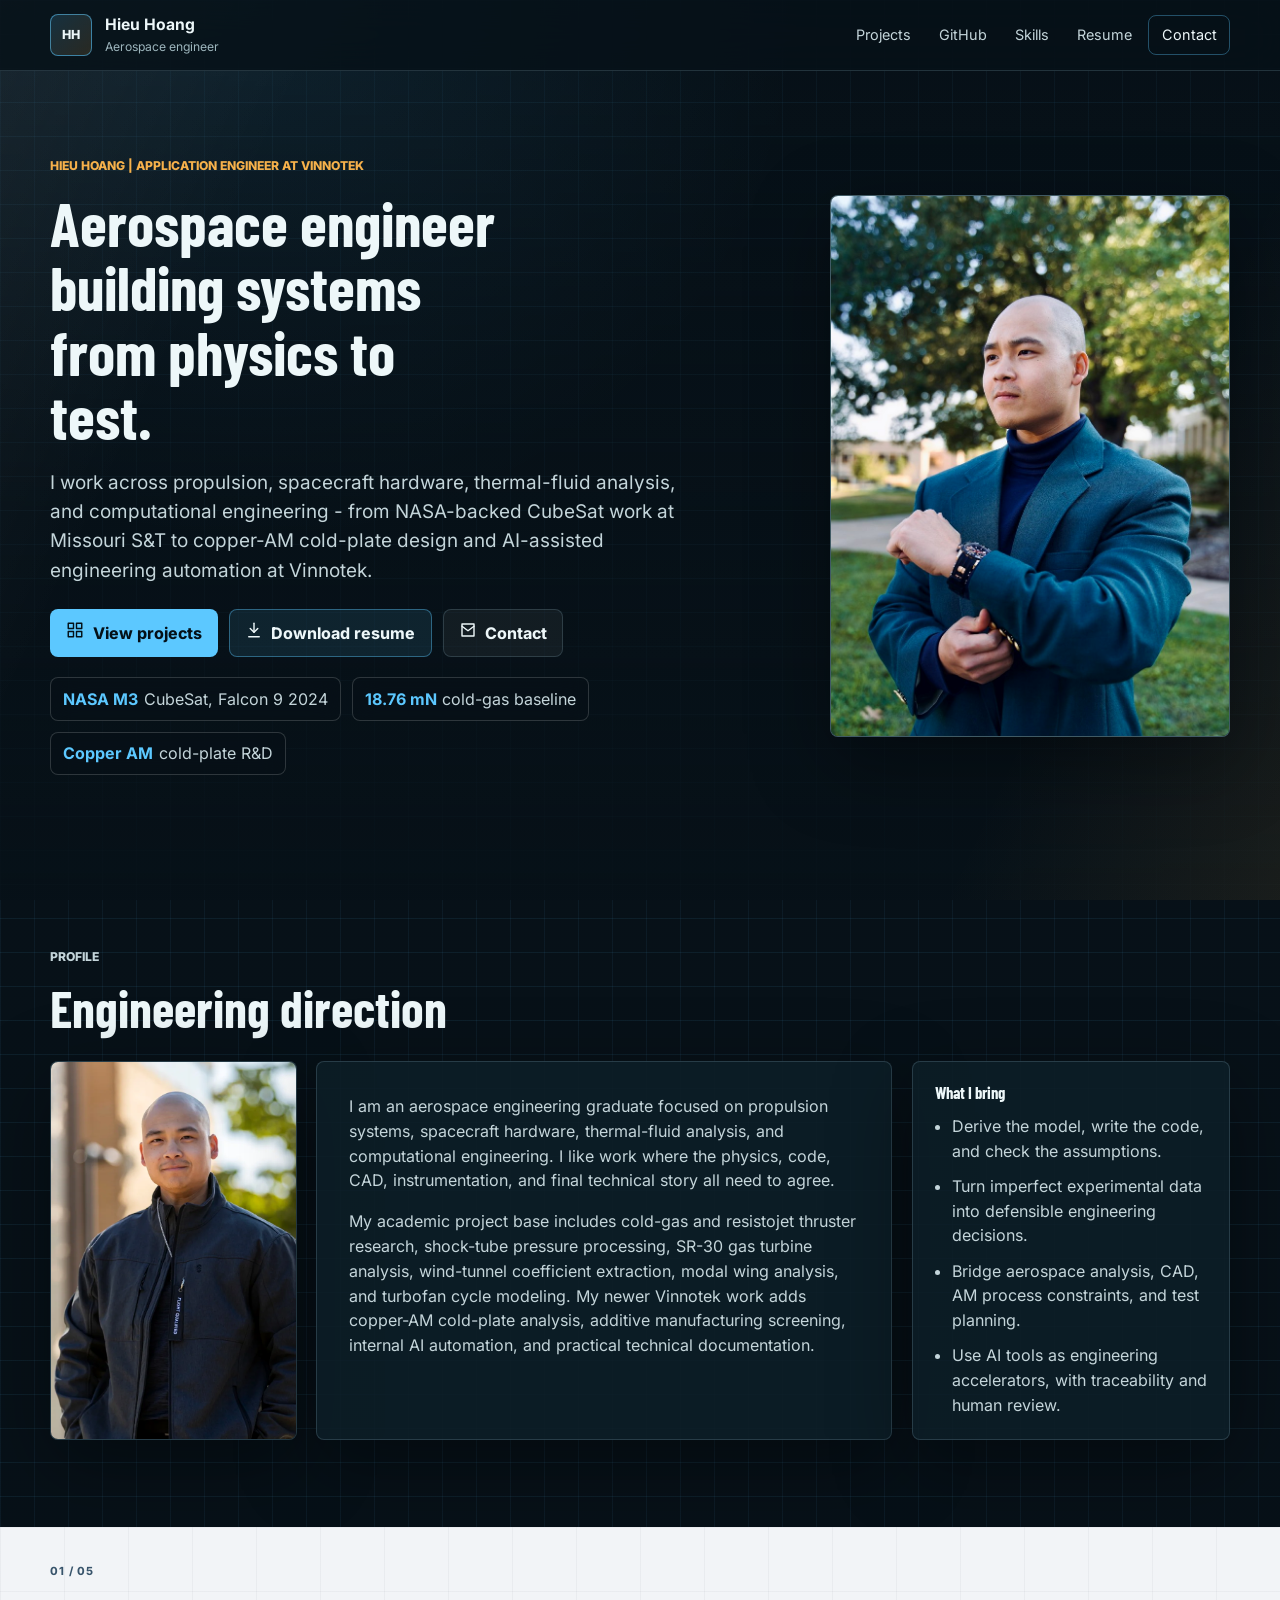
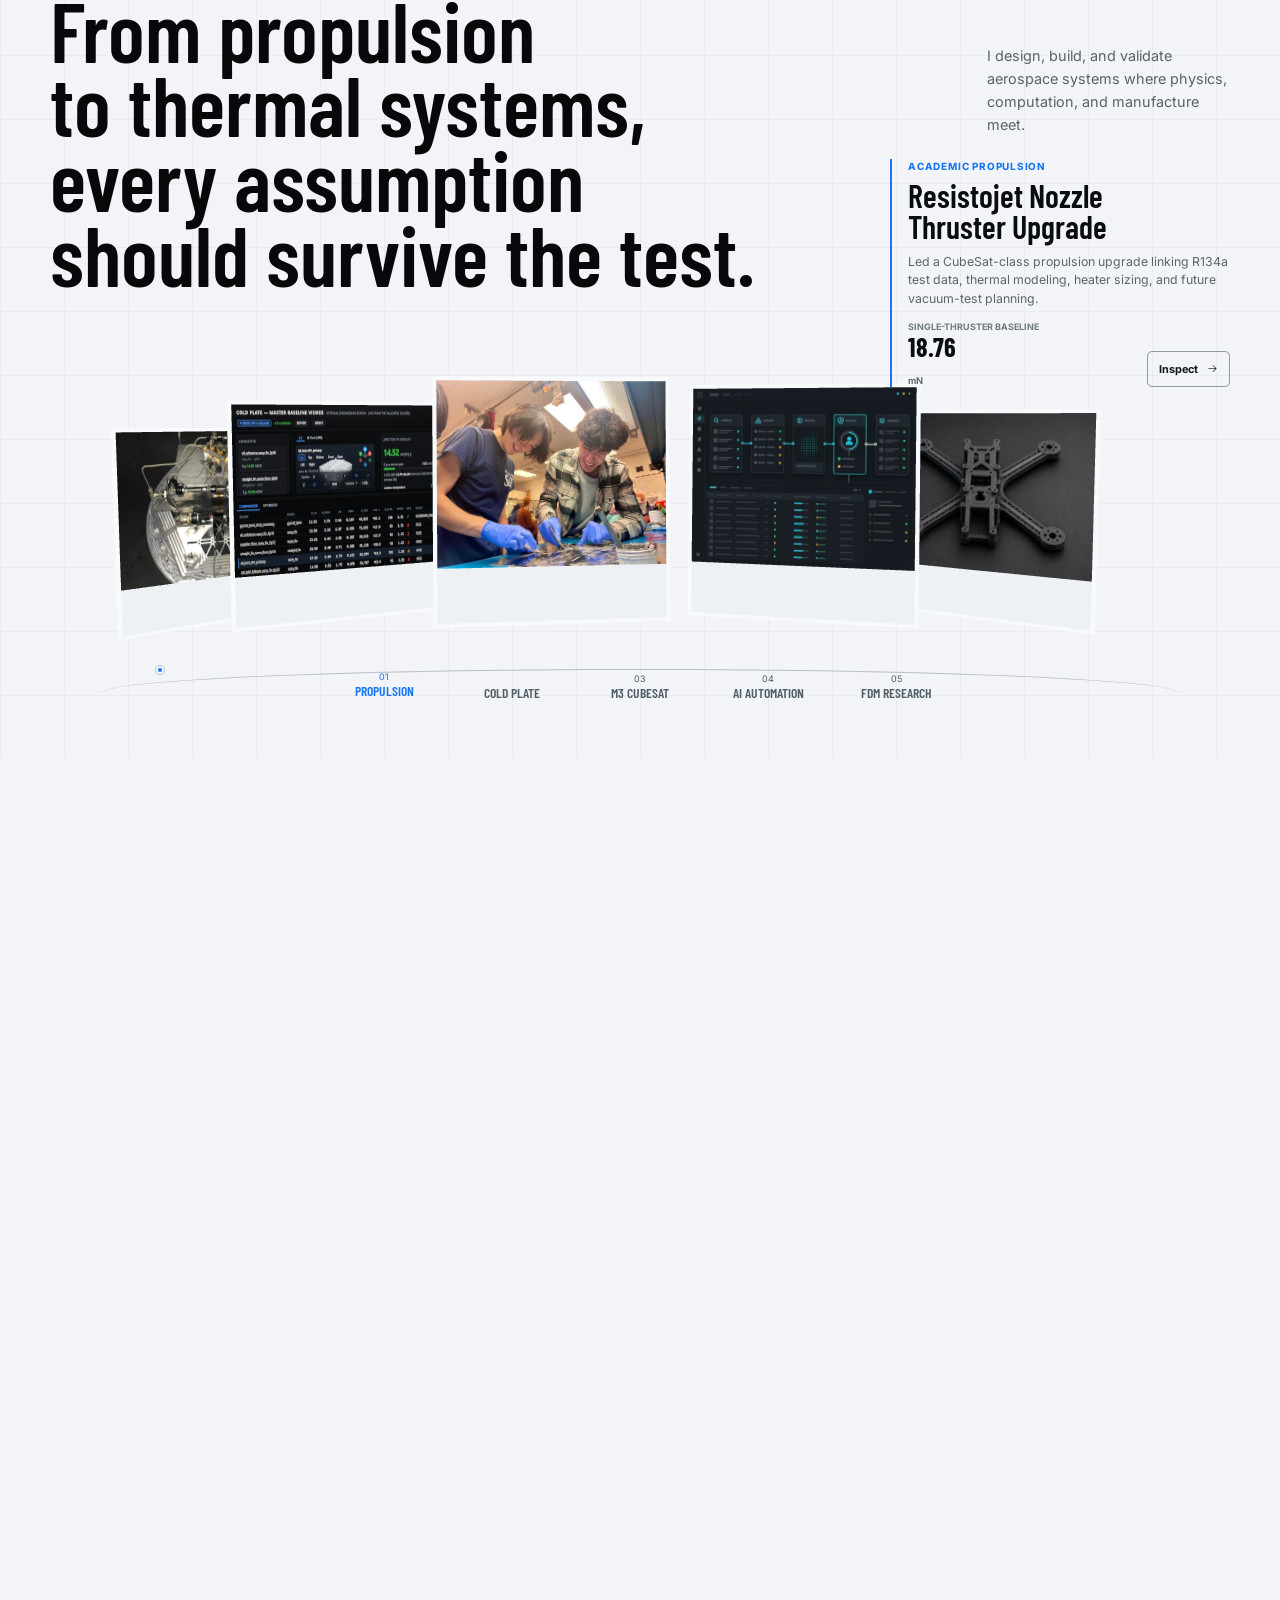
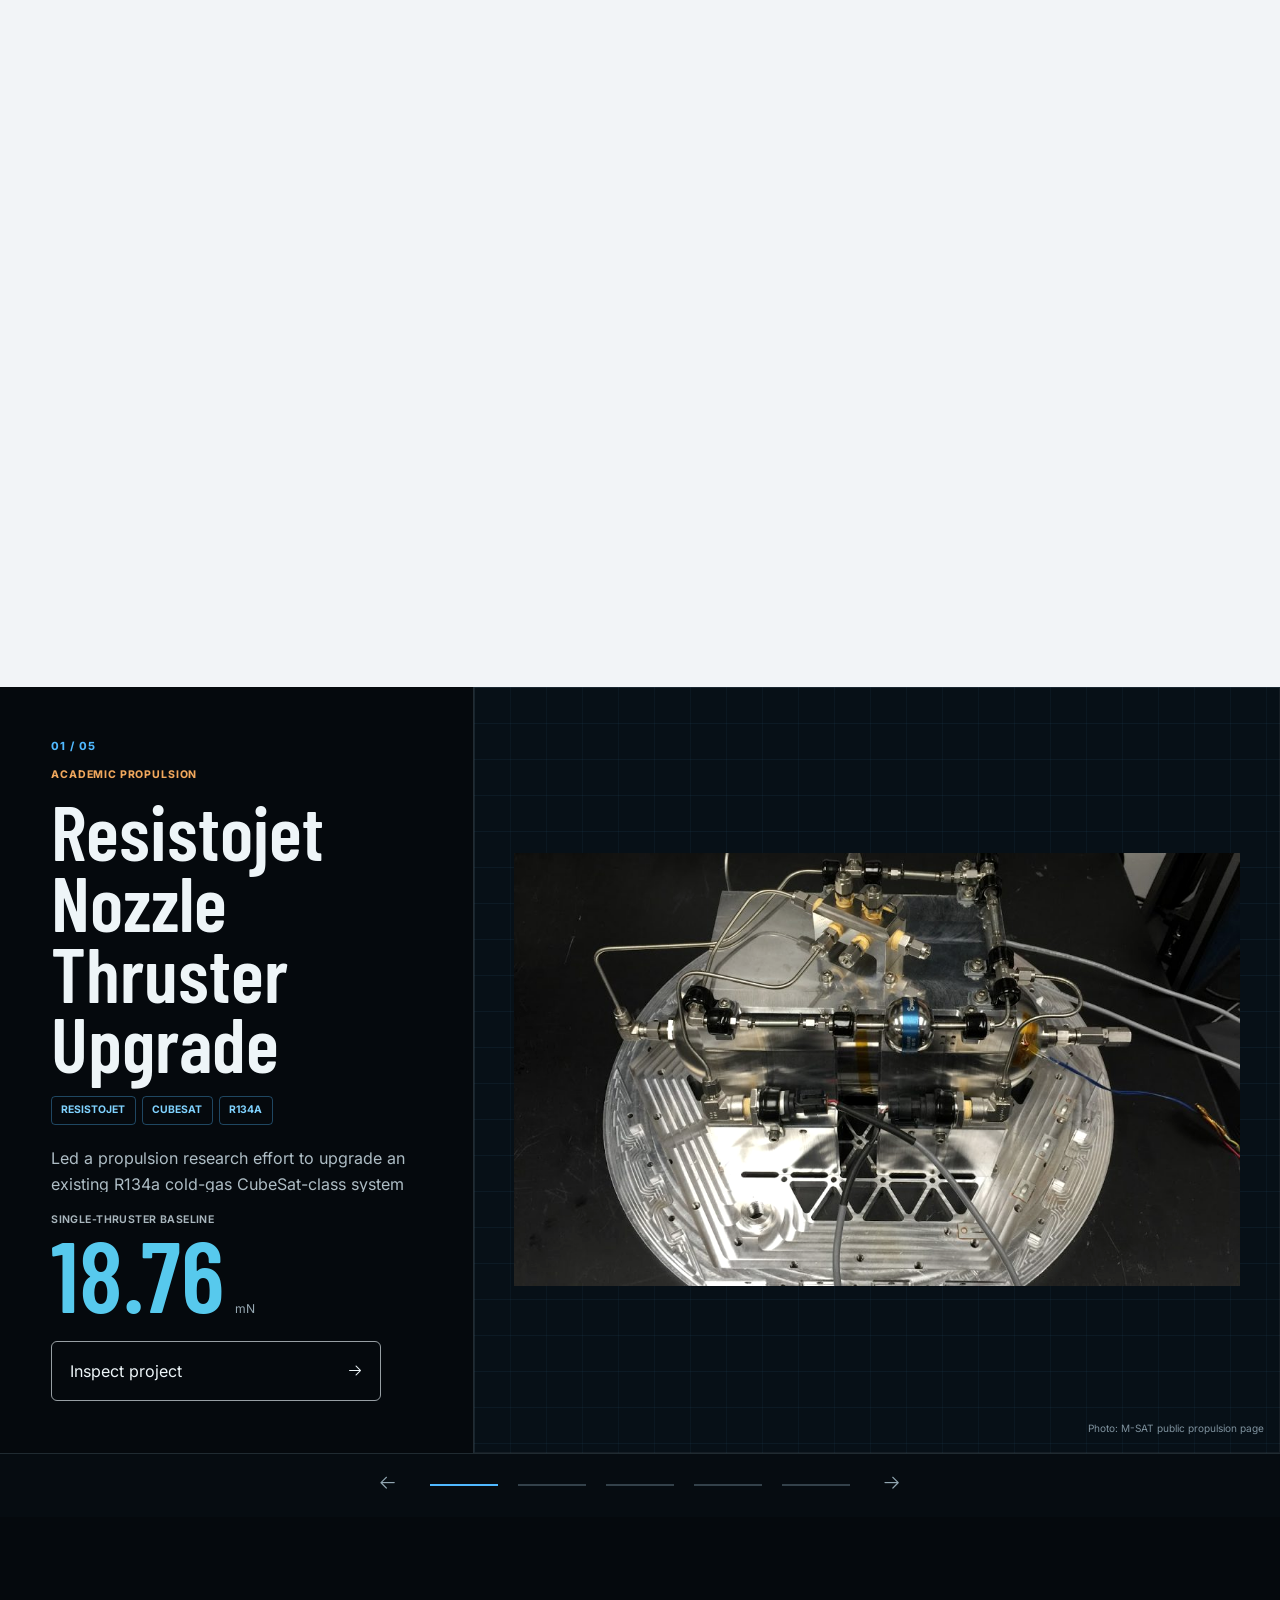
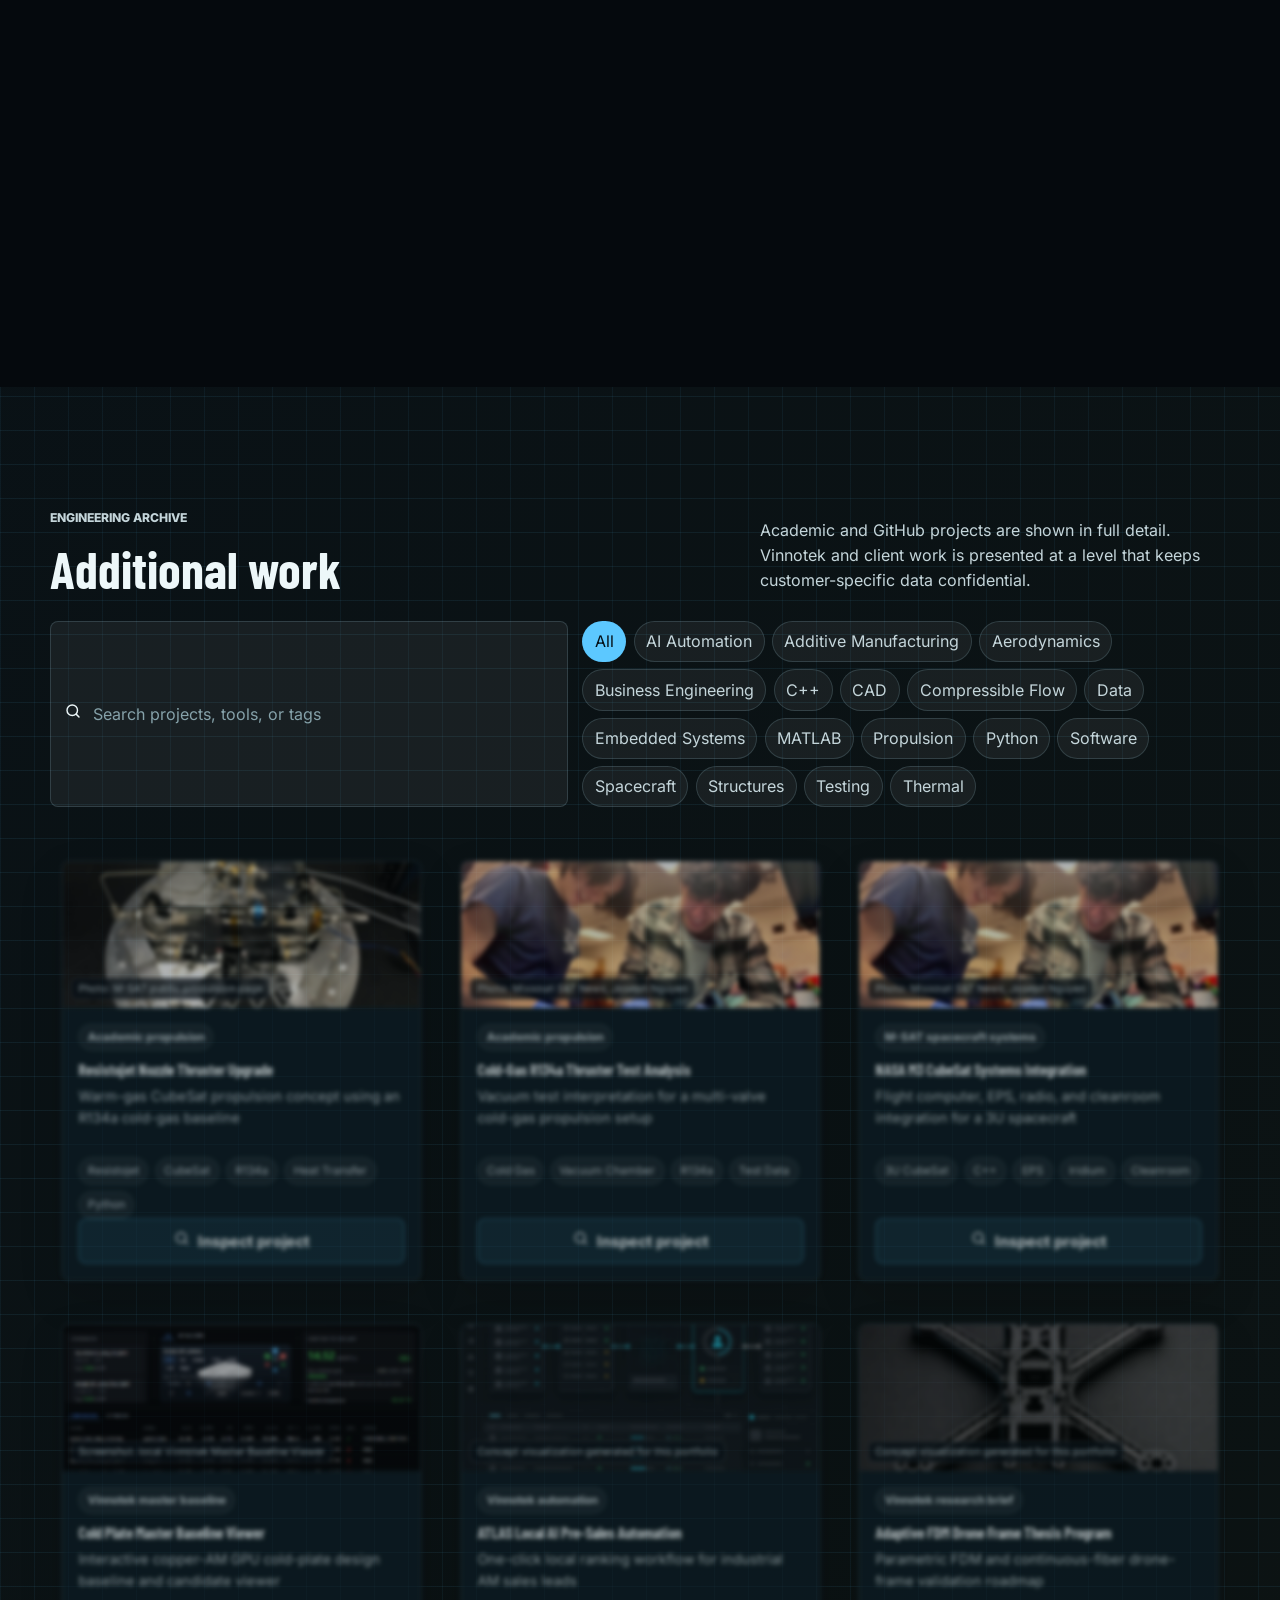
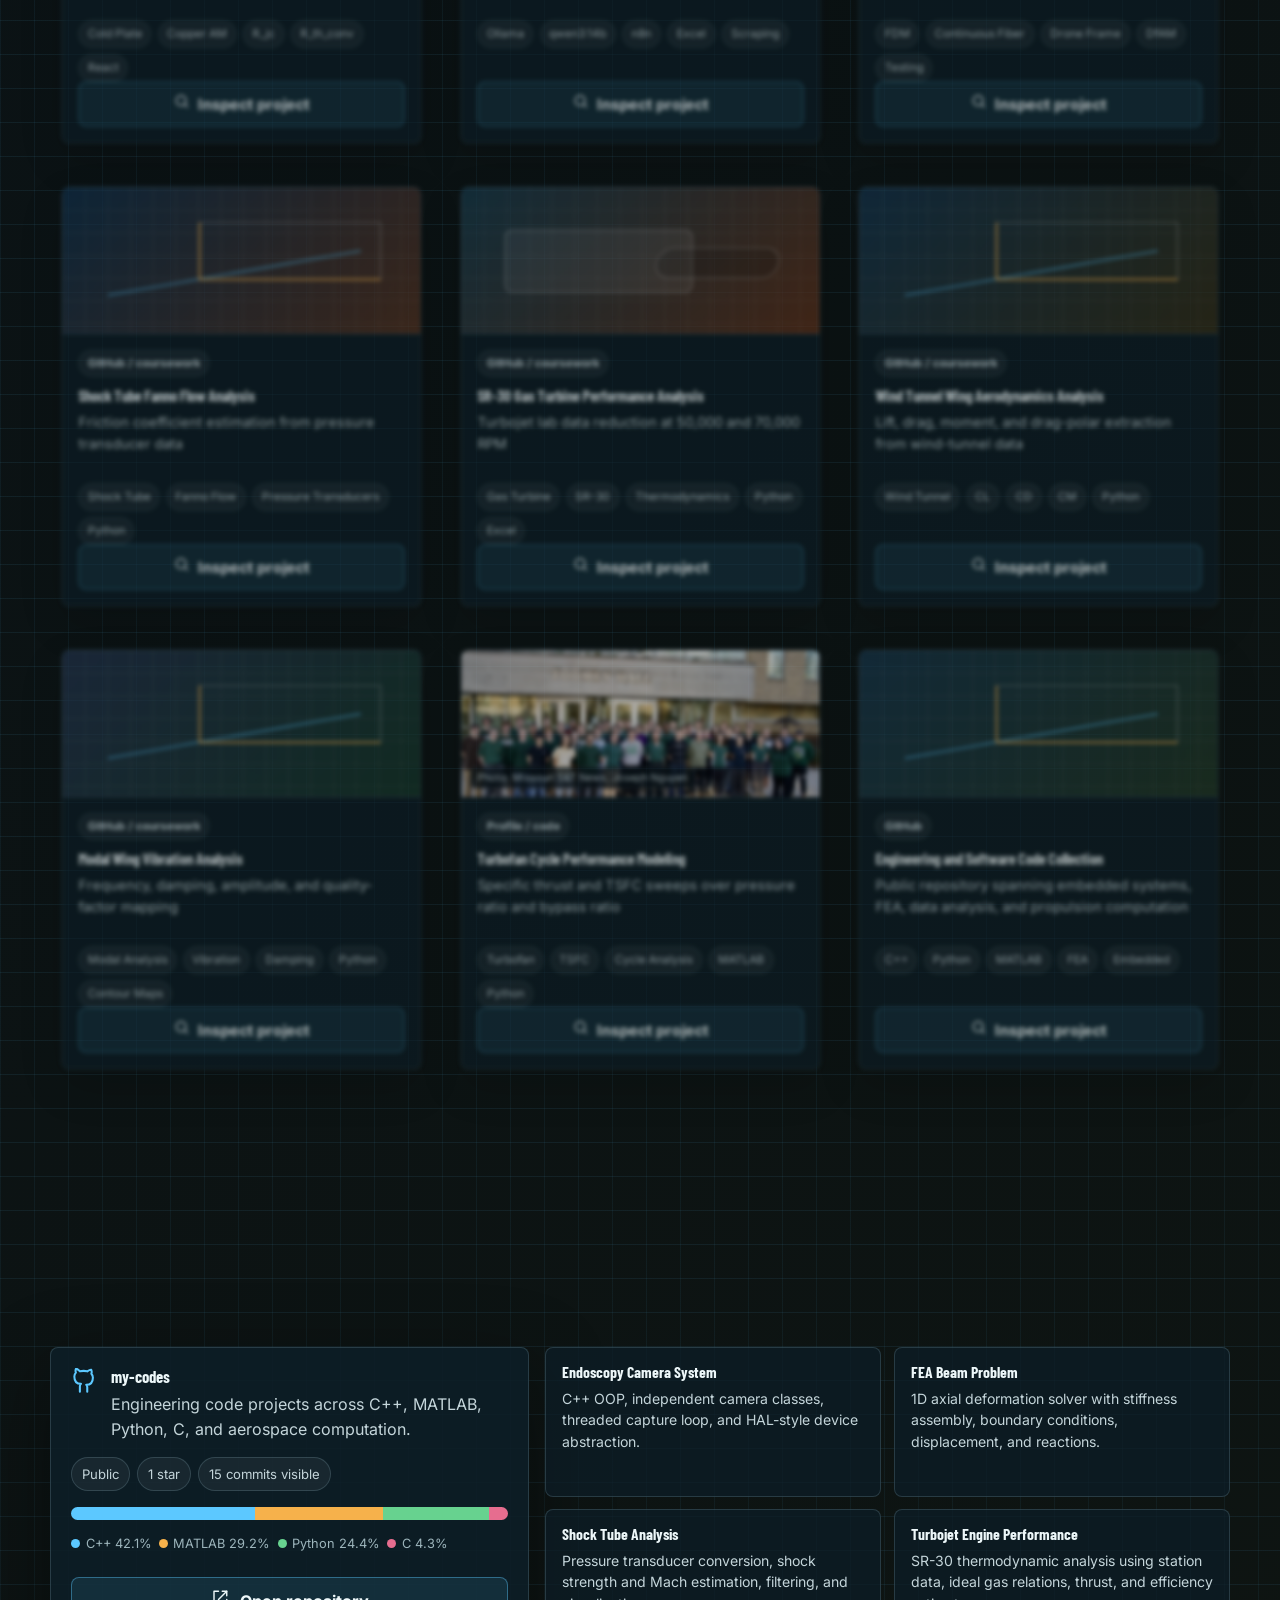
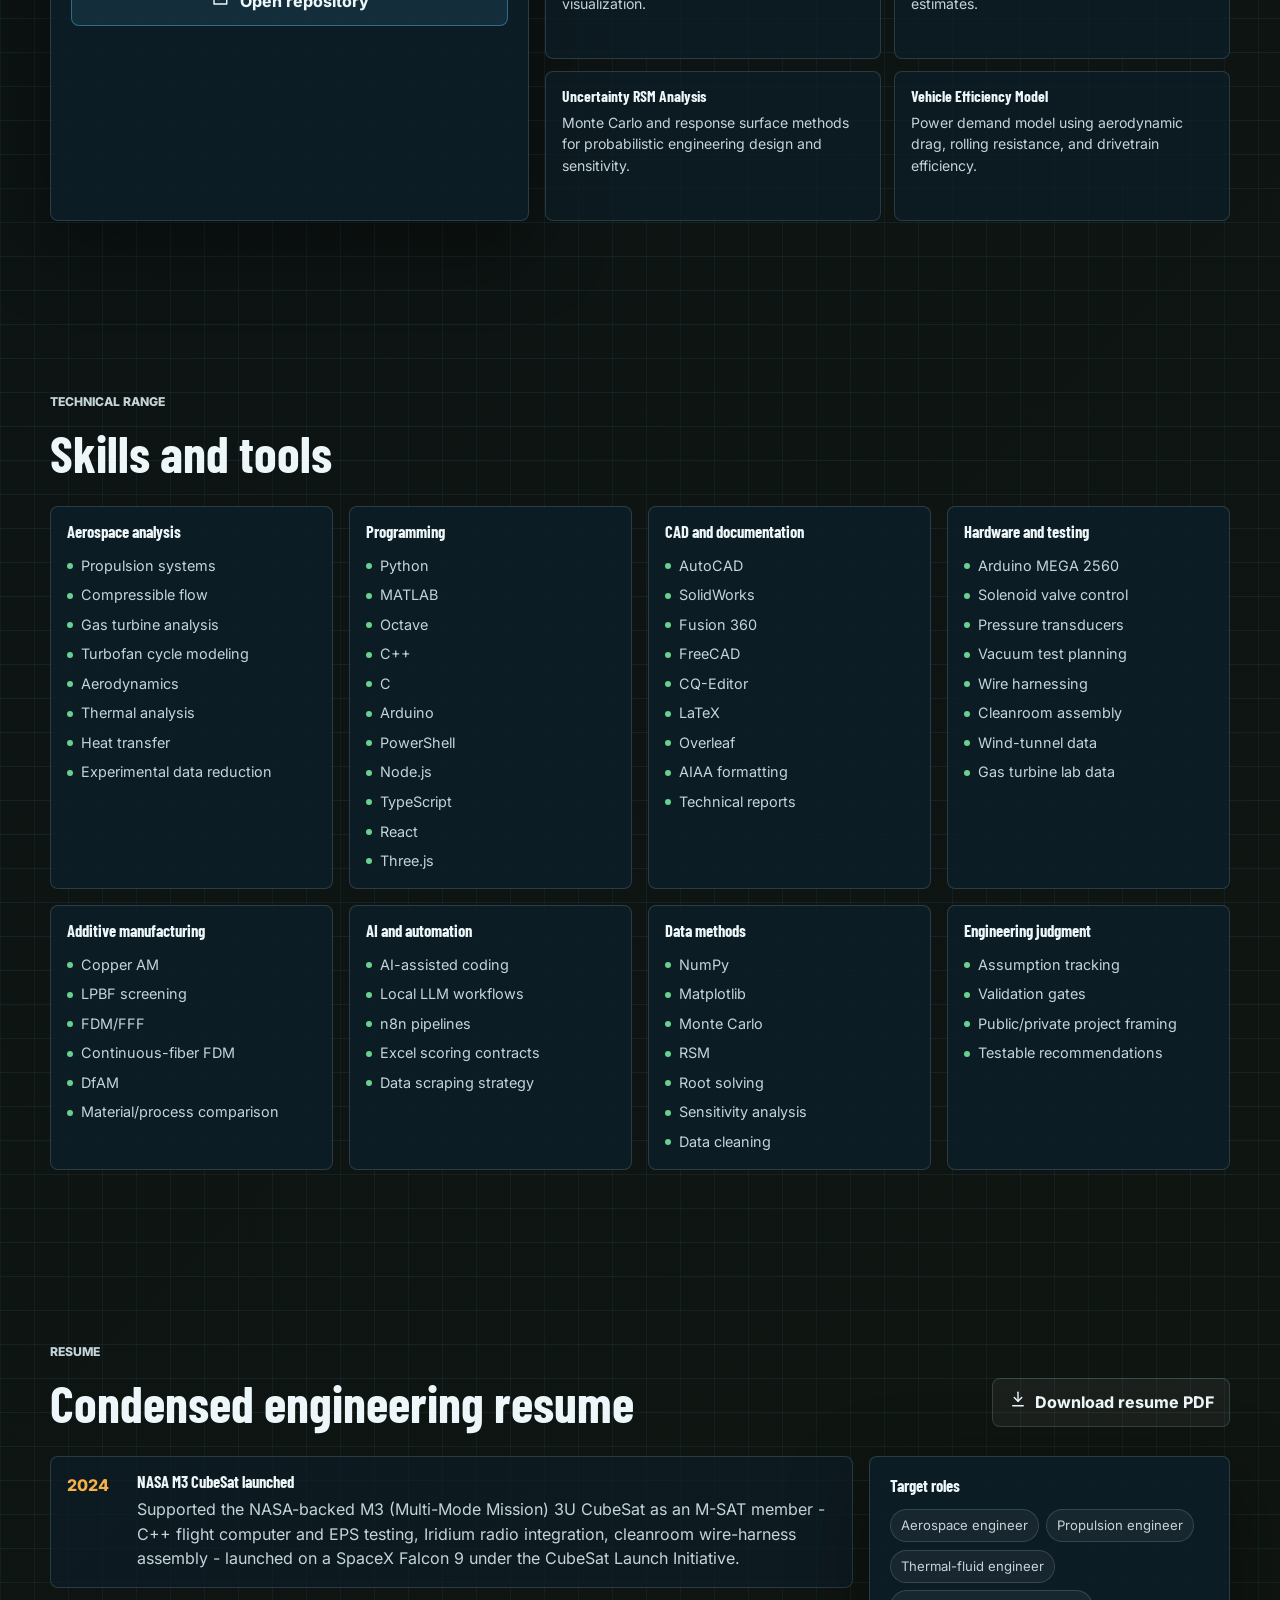
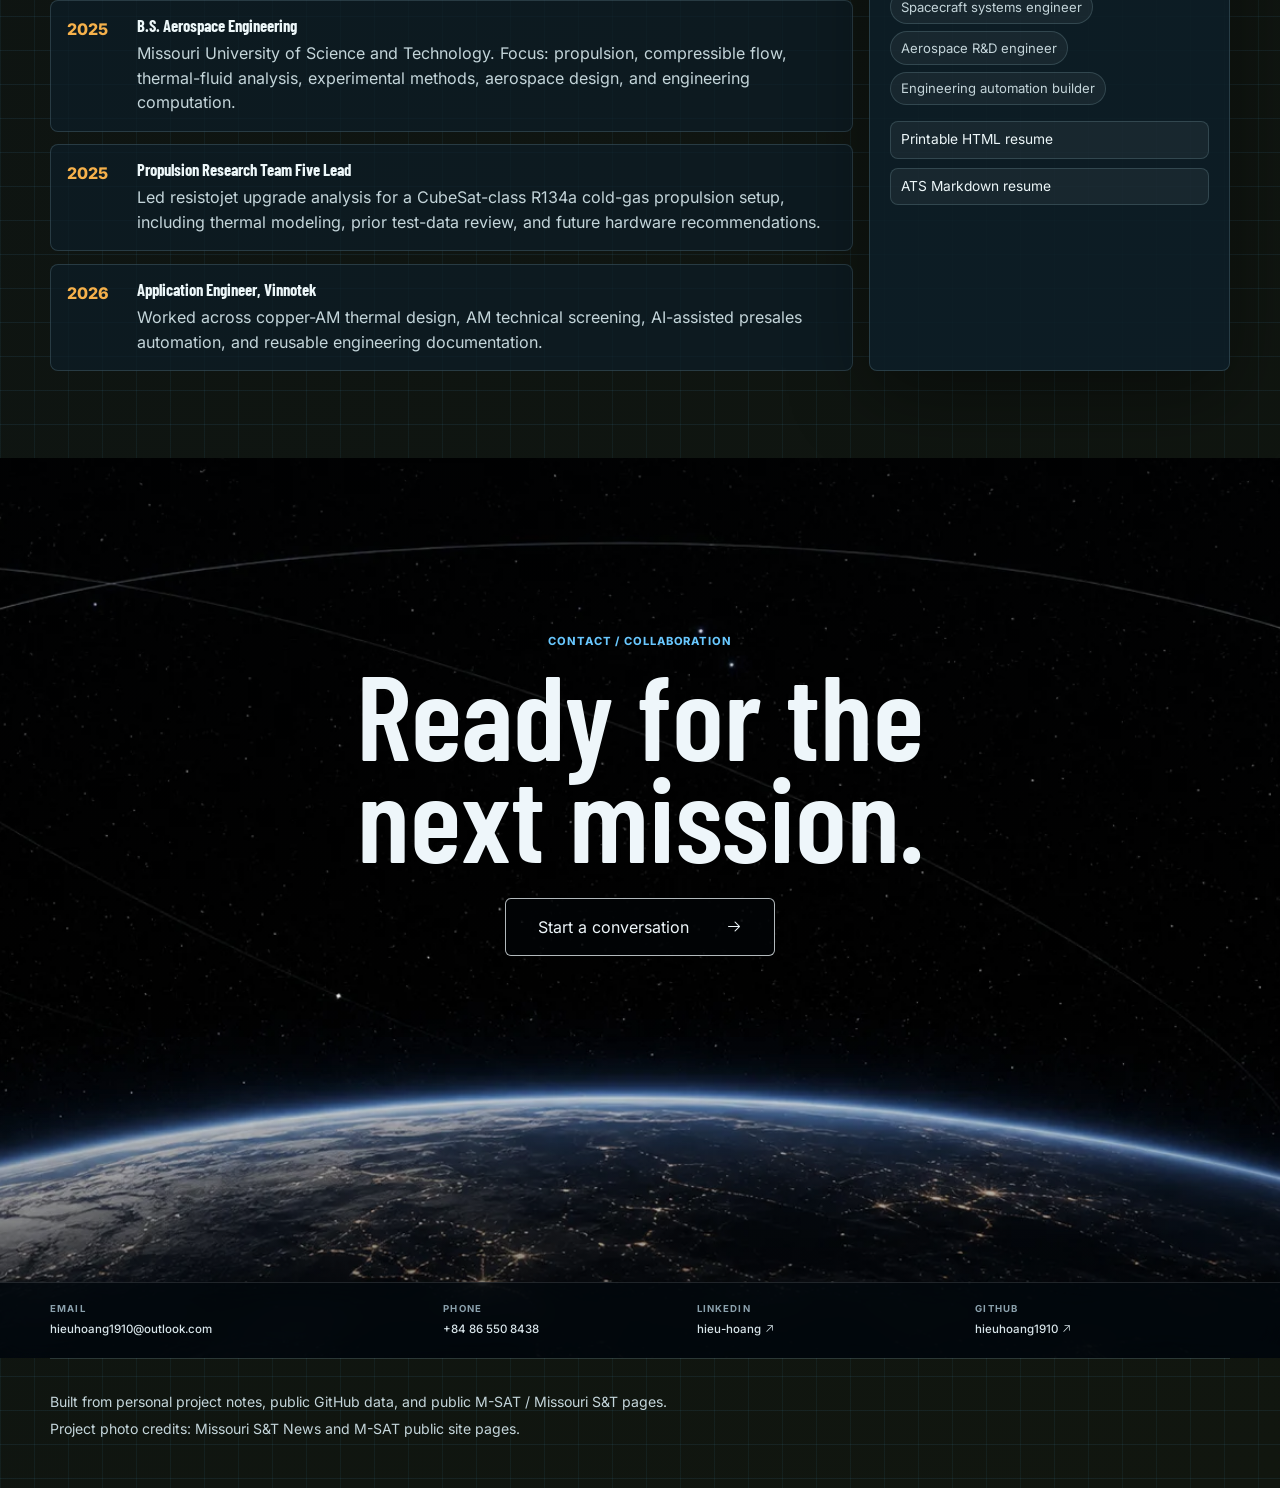
==== commit 7d1aeeed: "Add scroll-synced project descriptions" ====
--- a/index.html
+++ b/index.html
@@ -129,6 +129,20 @@
             </div>
             <p class="atlas-intro">I design, build, and validate aerospace systems where physics, computation, and manufacture meet.</p>
           </div>
+          <aside class="atlas-project-detail" id="atlas-project-detail" aria-live="polite">
+            <p class="atlas-detail-source" id="atlas-detail-source">Academic propulsion</p>
+            <h3 id="atlas-detail-title">Resistojet Nozzle Thruster Upgrade</h3>
+            <p class="atlas-detail-summary" id="atlas-detail-summary">Led a CubeSat-class propulsion upgrade linking R134a test data, thermal modeling, heater sizing, and future vacuum-test planning.</p>
+            <div class="atlas-detail-footer">
+              <div class="atlas-detail-metric">
+                <span id="atlas-detail-metric-label">Single-thruster baseline</span>
+                <strong><span id="atlas-detail-metric-value">18.76</span> <small id="atlas-detail-metric-unit">mN</small></strong>
+              </div>
+              <button id="atlas-inspect" type="button">
+                Inspect <i class="ph ph-arrow-right" aria-hidden="true"></i>
+              </button>
+            </div>
+          </aside>
           <div class="atlas-viewport" id="atlas-canvas-host" aria-label="Revolving 3D project atlas"></div>
           <div class="atlas-fallback" aria-hidden="true" id="atlas-fallback"></div>
           <div class="atlas-controls" id="atlas-controls" aria-label="Choose featured project"></div>
--- a/assets/css/styles.css
+++ b/assets/css/styles.css
@@ -1916,6 +1916,111 @@
   line-height: 1.6;
 }
 
+.atlas-project-detail {
+  position: absolute;
+  z-index: 5;
+  top: 28%;
+  right: max(1.5rem, calc((100% - var(--max)) / 2));
+  width: min(340px, 27vw);
+  padding-left: 1rem;
+  border-left: 2px solid #1675f2;
+  transition:
+    opacity 180ms ease,
+    transform 320ms cubic-bezier(0.22, 1, 0.36, 1),
+    filter 180ms ease;
+}
+
+.atlas-project-detail.is-changing {
+  opacity: 0;
+  filter: blur(5px);
+  transform: translate3d(0, 12px, 0);
+}
+
+.atlas-detail-source {
+  margin: 0 0 0.35rem;
+  color: #1675f2;
+  font-size: 0.62rem;
+  font-weight: 750;
+  letter-spacing: 0.08em;
+  text-transform: uppercase;
+}
+
+.atlas-project-detail h3 {
+  max-width: 15ch;
+  margin: 0;
+  color: #0a0d10;
+  font-size: 2rem;
+  font-weight: 600;
+  line-height: 0.98;
+}
+
+.atlas-detail-summary {
+  display: -webkit-box;
+  margin: 0.65rem 0 0;
+  overflow: hidden;
+  color: #59656d;
+  font-size: 0.77rem;
+  line-height: 1.5;
+  -webkit-box-orient: vertical;
+  -webkit-line-clamp: 3;
+}
+
+.atlas-detail-footer {
+  display: flex;
+  align-items: end;
+  justify-content: space-between;
+  gap: 0.8rem;
+  margin-top: 0.75rem;
+}
+
+.atlas-detail-metric span,
+.atlas-detail-metric strong {
+  display: block;
+}
+
+.atlas-detail-metric > span {
+  color: #6d7981;
+  font-size: 0.56rem;
+  font-weight: 700;
+  text-transform: uppercase;
+}
+
+.atlas-detail-metric strong {
+  color: #0a0d10;
+  font-family: "Barlow Condensed Local", "Arial Narrow", sans-serif;
+  font-size: 1.65rem;
+  line-height: 1;
+}
+
+.atlas-detail-metric small {
+  color: #52606a;
+  font-family: "Inter Local", Inter, sans-serif;
+  font-size: 0.58rem;
+  font-weight: 600;
+}
+
+#atlas-inspect {
+  display: inline-flex;
+  align-items: center;
+  gap: 0.55rem;
+  min-height: 36px;
+  padding: 0.4rem 0.7rem;
+  border: 1px solid rgba(15, 31, 43, 0.42);
+  border-radius: 5px;
+  color: #101820;
+  background: transparent;
+  font-size: 0.68rem;
+  font-weight: 700;
+  cursor: pointer;
+}
+
+#atlas-inspect:hover,
+#atlas-inspect:focus-visible {
+  border-color: #1675f2;
+  color: #1675f2;
+  outline: none;
+}
+
 .atlas-viewport {
   position: absolute;
   z-index: 2;
@@ -2263,6 +2368,37 @@
   padding-top: clamp(5rem, 9vw, 9rem);
 }
 
+.projects-section .project-card.content-reveal,
+.projects-section .project-card.content-reveal.is-visible {
+  opacity: var(--archive-opacity, 0.55);
+  transform: translate3d(0, var(--archive-shift, 28px), 0) scale(var(--archive-scale, 0.92));
+  filter: blur(var(--archive-blur, 5px));
+  transition:
+    border-color 220ms ease,
+    box-shadow 320ms ease,
+    opacity 160ms linear,
+    transform 220ms cubic-bezier(0.22, 1, 0.36, 1),
+    filter 180ms linear;
+  transition-delay: var(--reveal-delay, 0ms);
+}
+
+.projects-section .project-card .project-visual.has-image img {
+  transform: scale(var(--archive-image-scale, 1.02));
+  transition:
+    transform 320ms cubic-bezier(0.22, 1, 0.36, 1),
+    filter 320ms ease;
+}
+
+.projects-section .project-card.content-reveal.is-visible:hover {
+  opacity: 1;
+  transform: translate3d(0, -8px, 0) scale(1.02);
+  filter: blur(0);
+}
+
+.projects-section .project-card.content-reveal.is-visible:hover .project-visual.has-image img {
+  transform: scale(1.12);
+}
+
 .contact-section {
   position: relative;
   min-height: max(720px, 100svh);
@@ -2414,8 +2550,40 @@
     display: none;
   }
 
+  .atlas-project-detail {
+    top: 17rem;
+    right: 1rem;
+    left: 1rem;
+    width: auto;
+    padding-left: 0.75rem;
+  }
+
+  .atlas-project-detail h3 {
+    max-width: 24ch;
+    font-size: 1.55rem;
+  }
+
+  .atlas-detail-summary {
+    margin-top: 0.4rem;
+    font-size: 0.7rem;
+    line-height: 1.38;
+    -webkit-line-clamp: 2;
+  }
+
+  .atlas-detail-footer {
+    margin-top: 0.5rem;
+  }
+
+  .atlas-detail-metric strong {
+    font-size: 1.35rem;
+  }
+
+  #atlas-inspect {
+    min-height: 32px;
+  }
+
   .atlas-viewport {
-    inset: 45% 0 12%;
+    inset: 55% 0 12%;
   }
 
   .atlas-controls {
@@ -2546,3 +2714,16 @@
     font-size: 0.64rem;
   }
 }
+
+@media (prefers-reduced-motion: reduce) {
+  .projects-section .project-card.content-reveal,
+  .projects-section .project-card.content-reveal.is-visible {
+    opacity: 1;
+    transform: none;
+    filter: none;
+  }
+
+  .projects-section .project-card .project-visual.has-image img {
+    transform: none;
+  }
+}
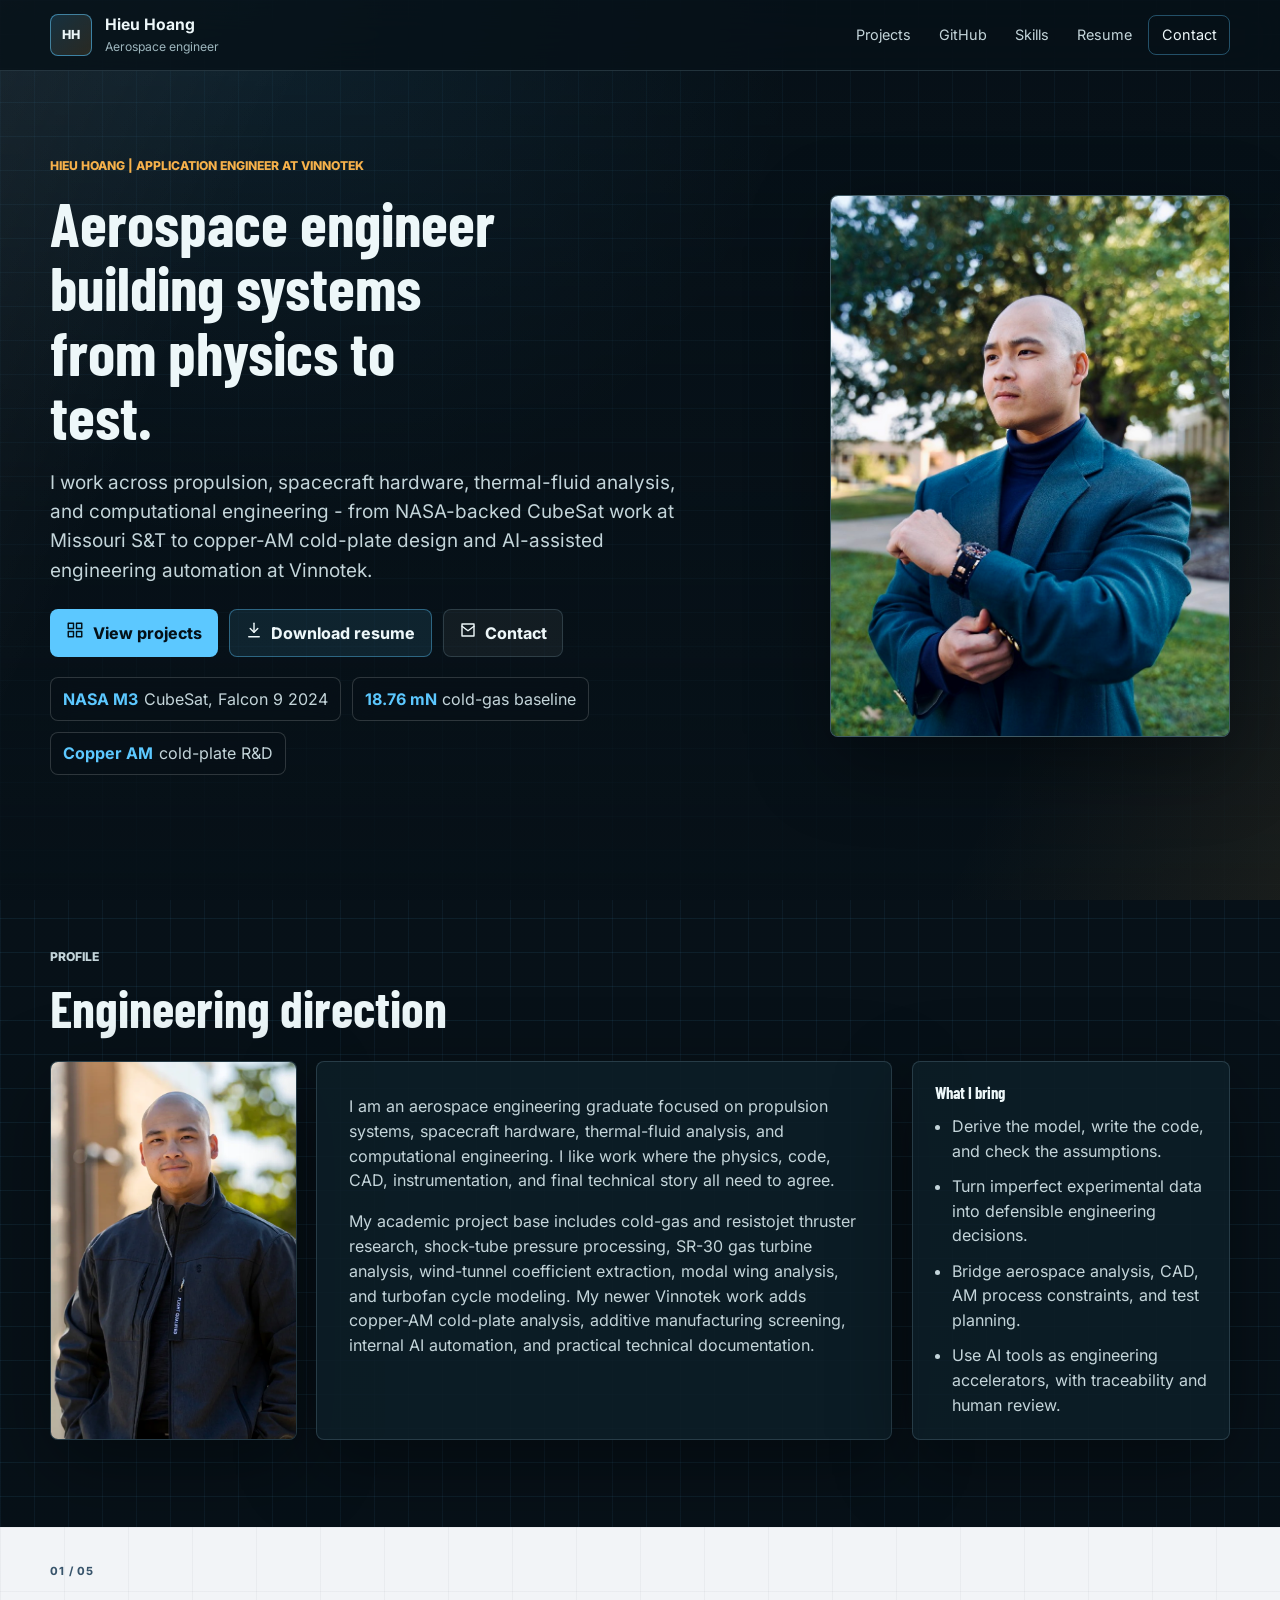
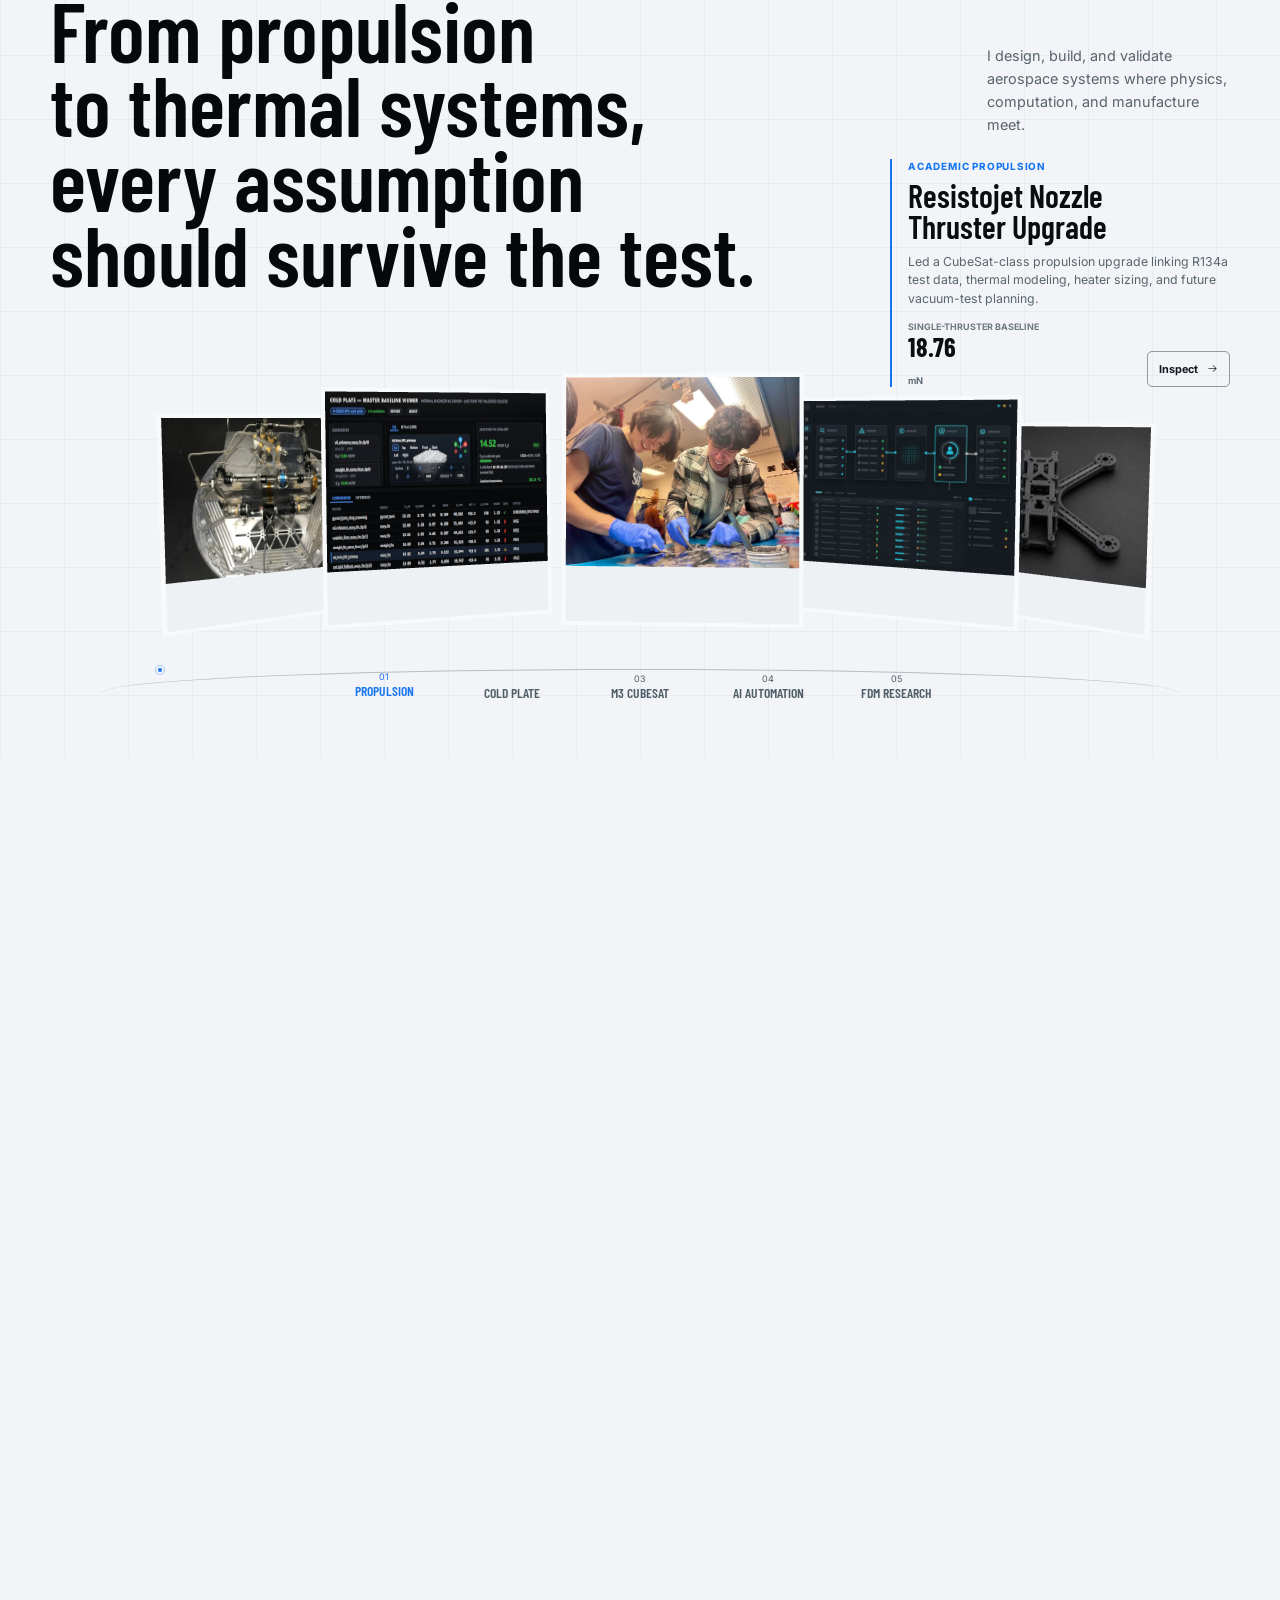
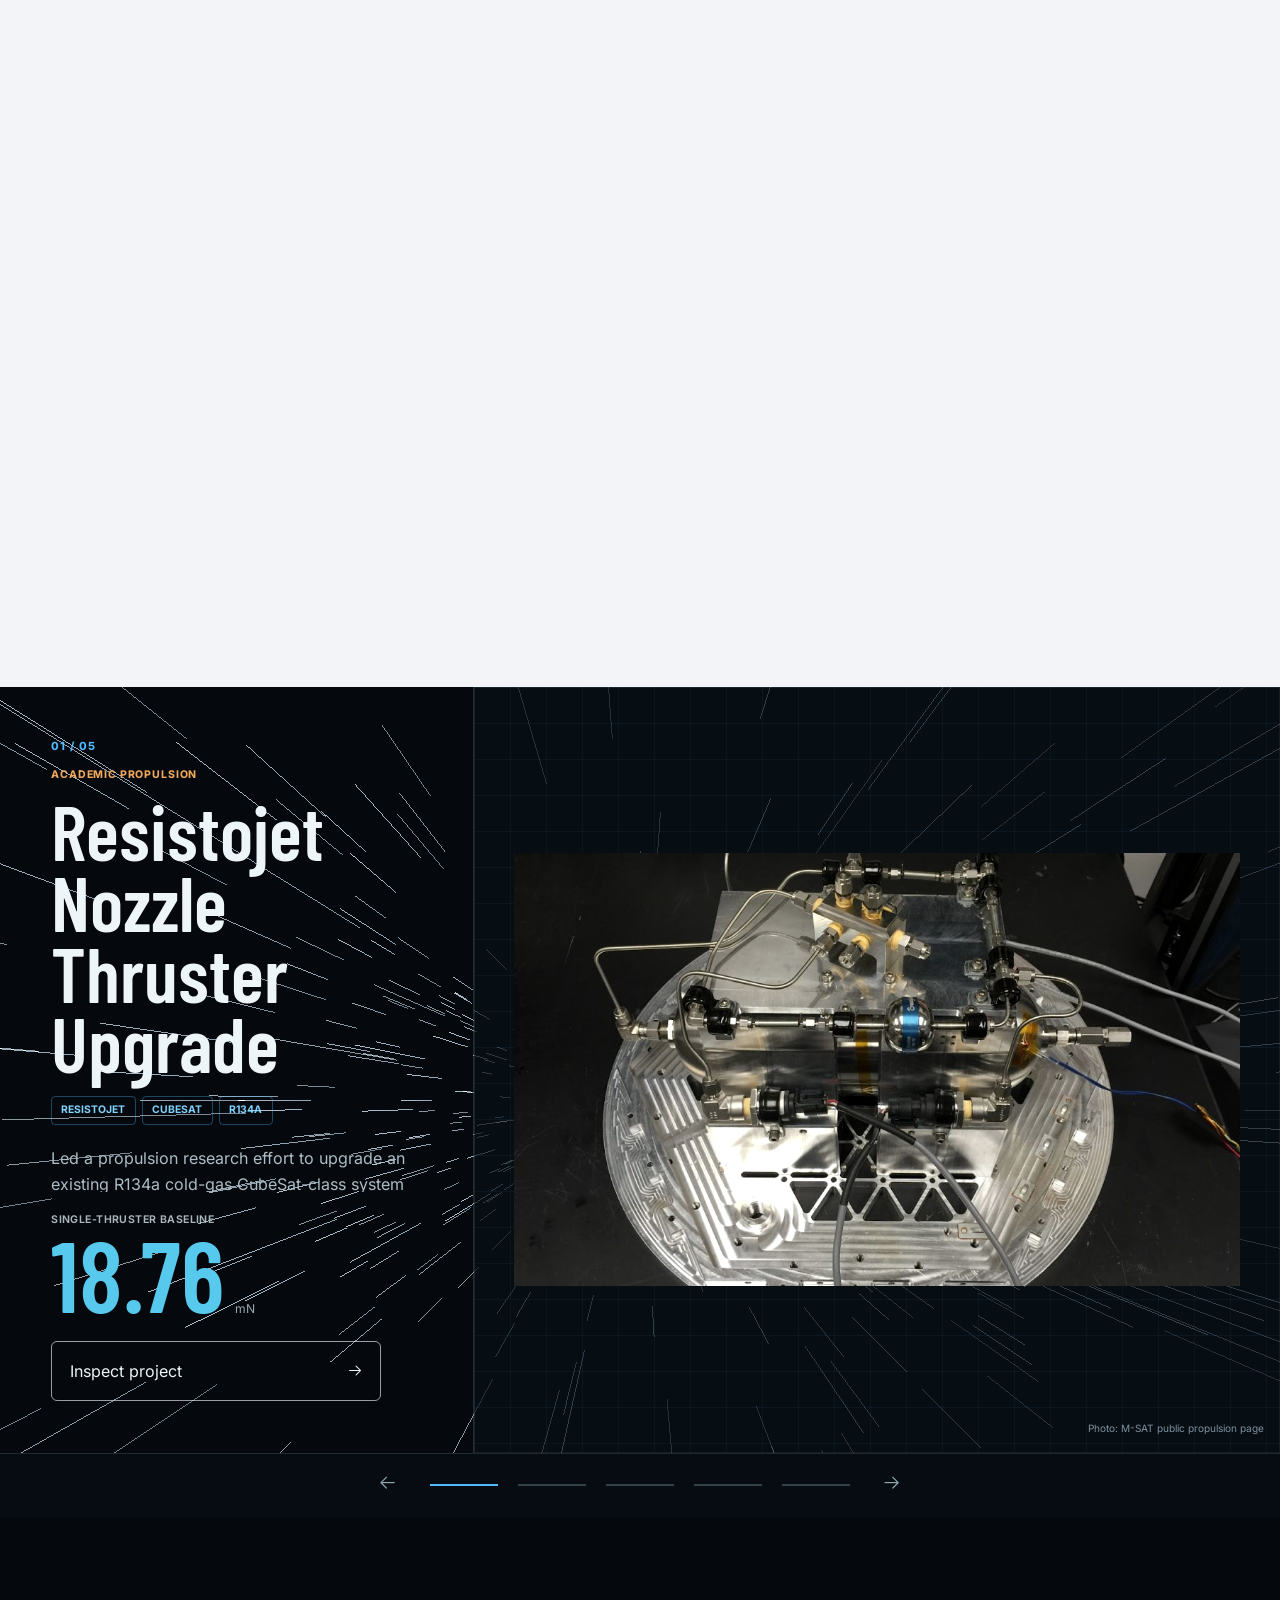
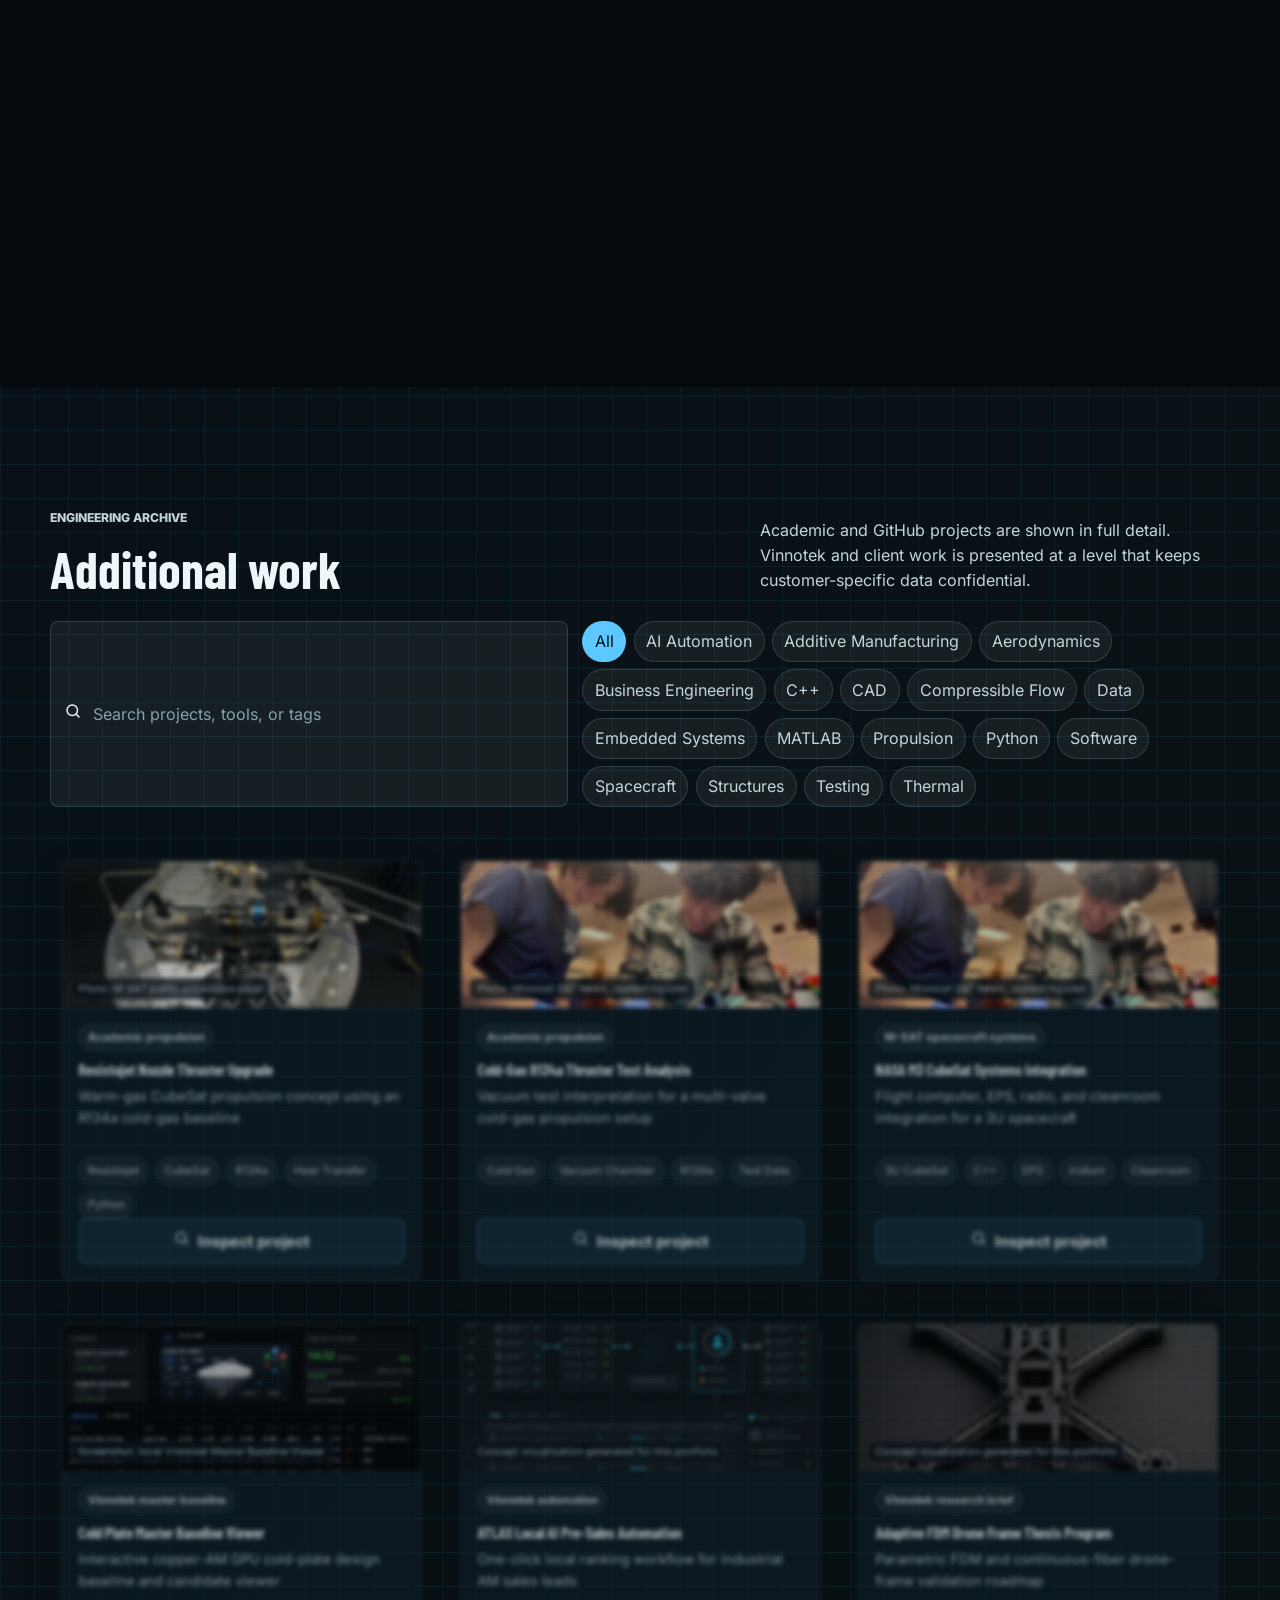
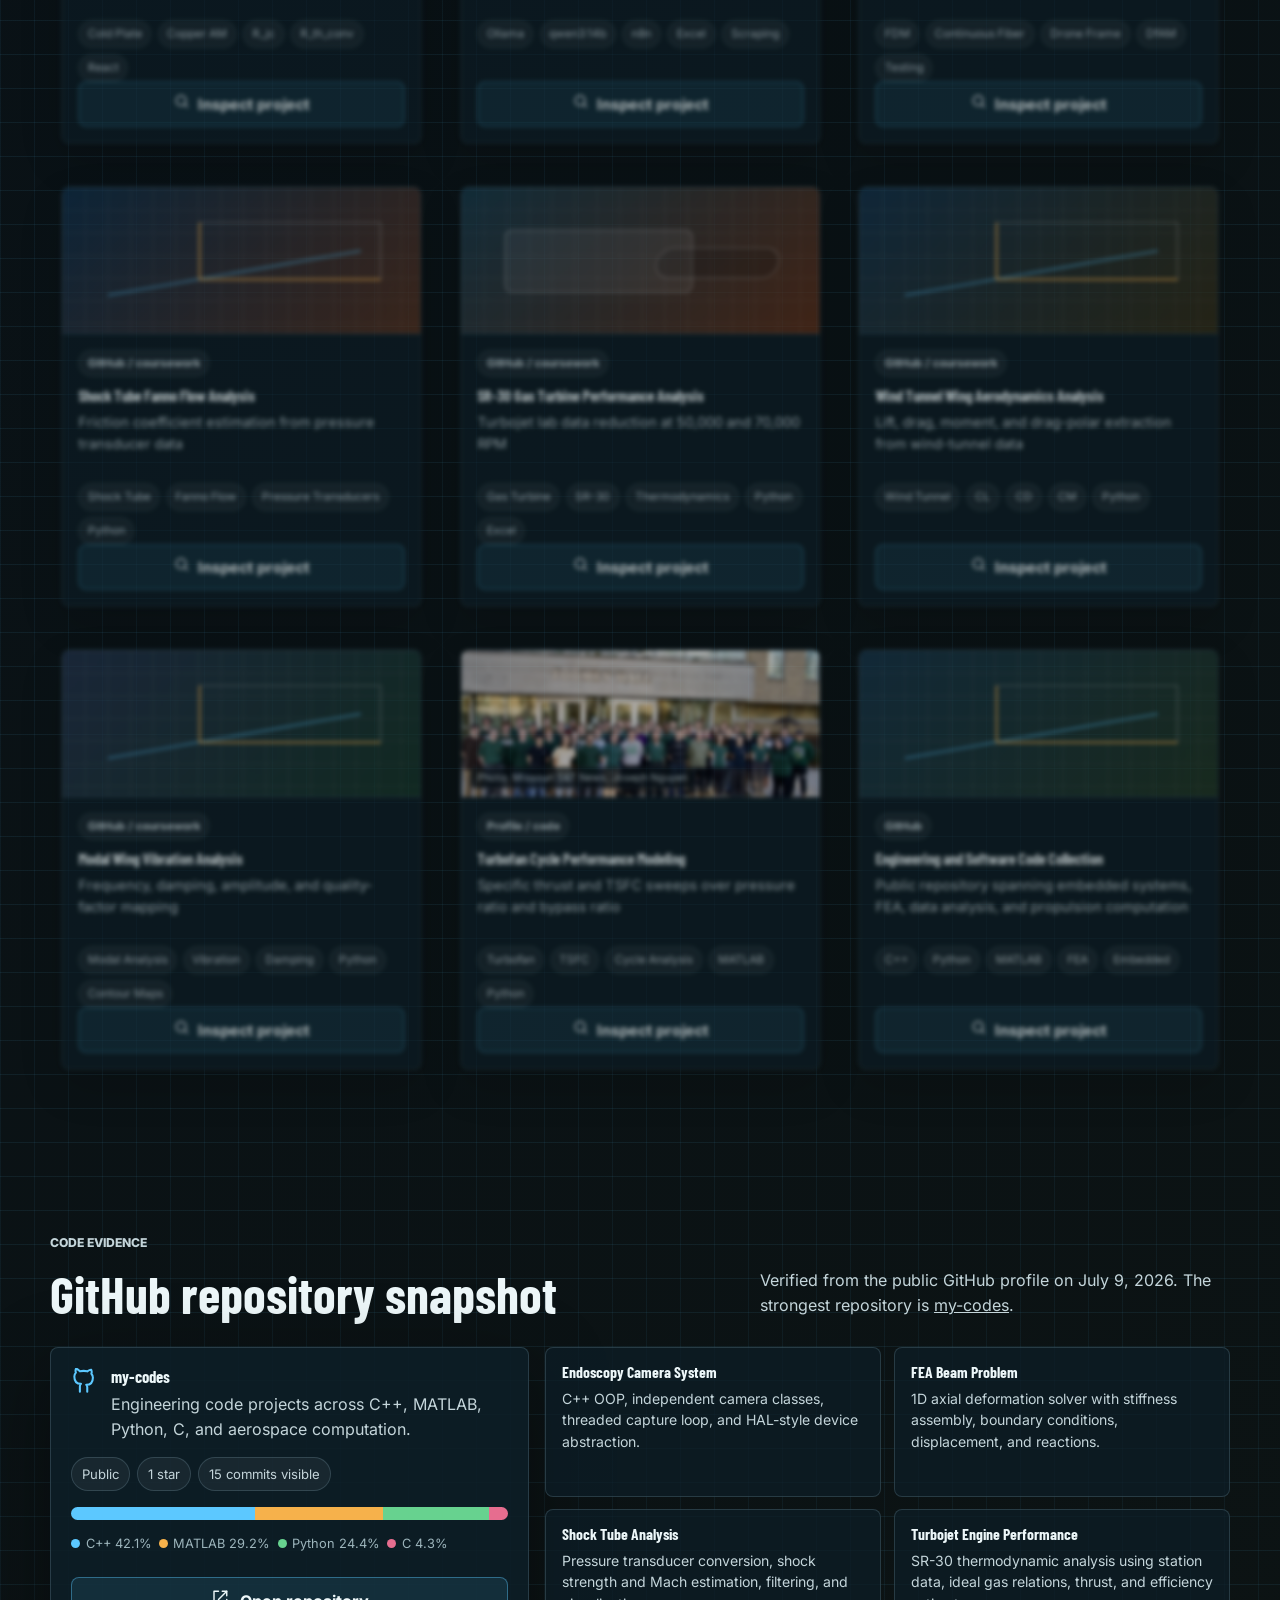
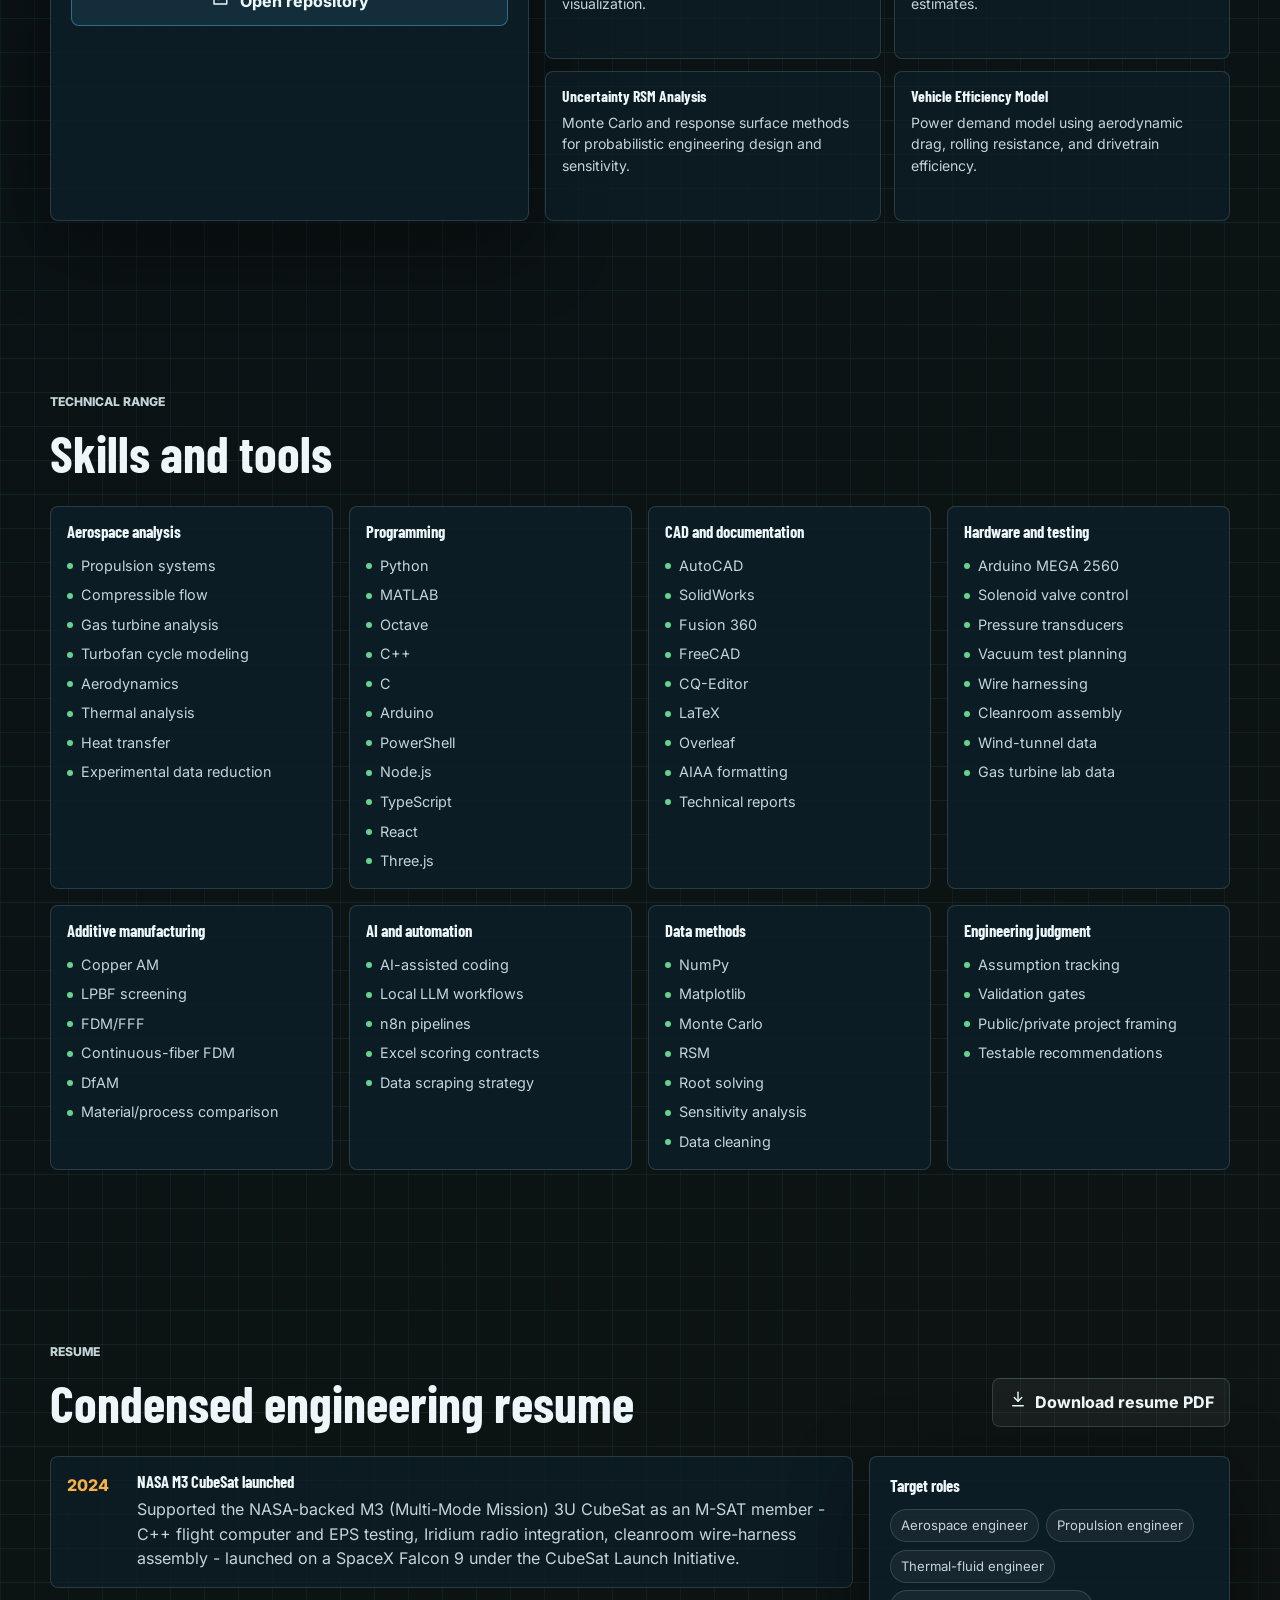
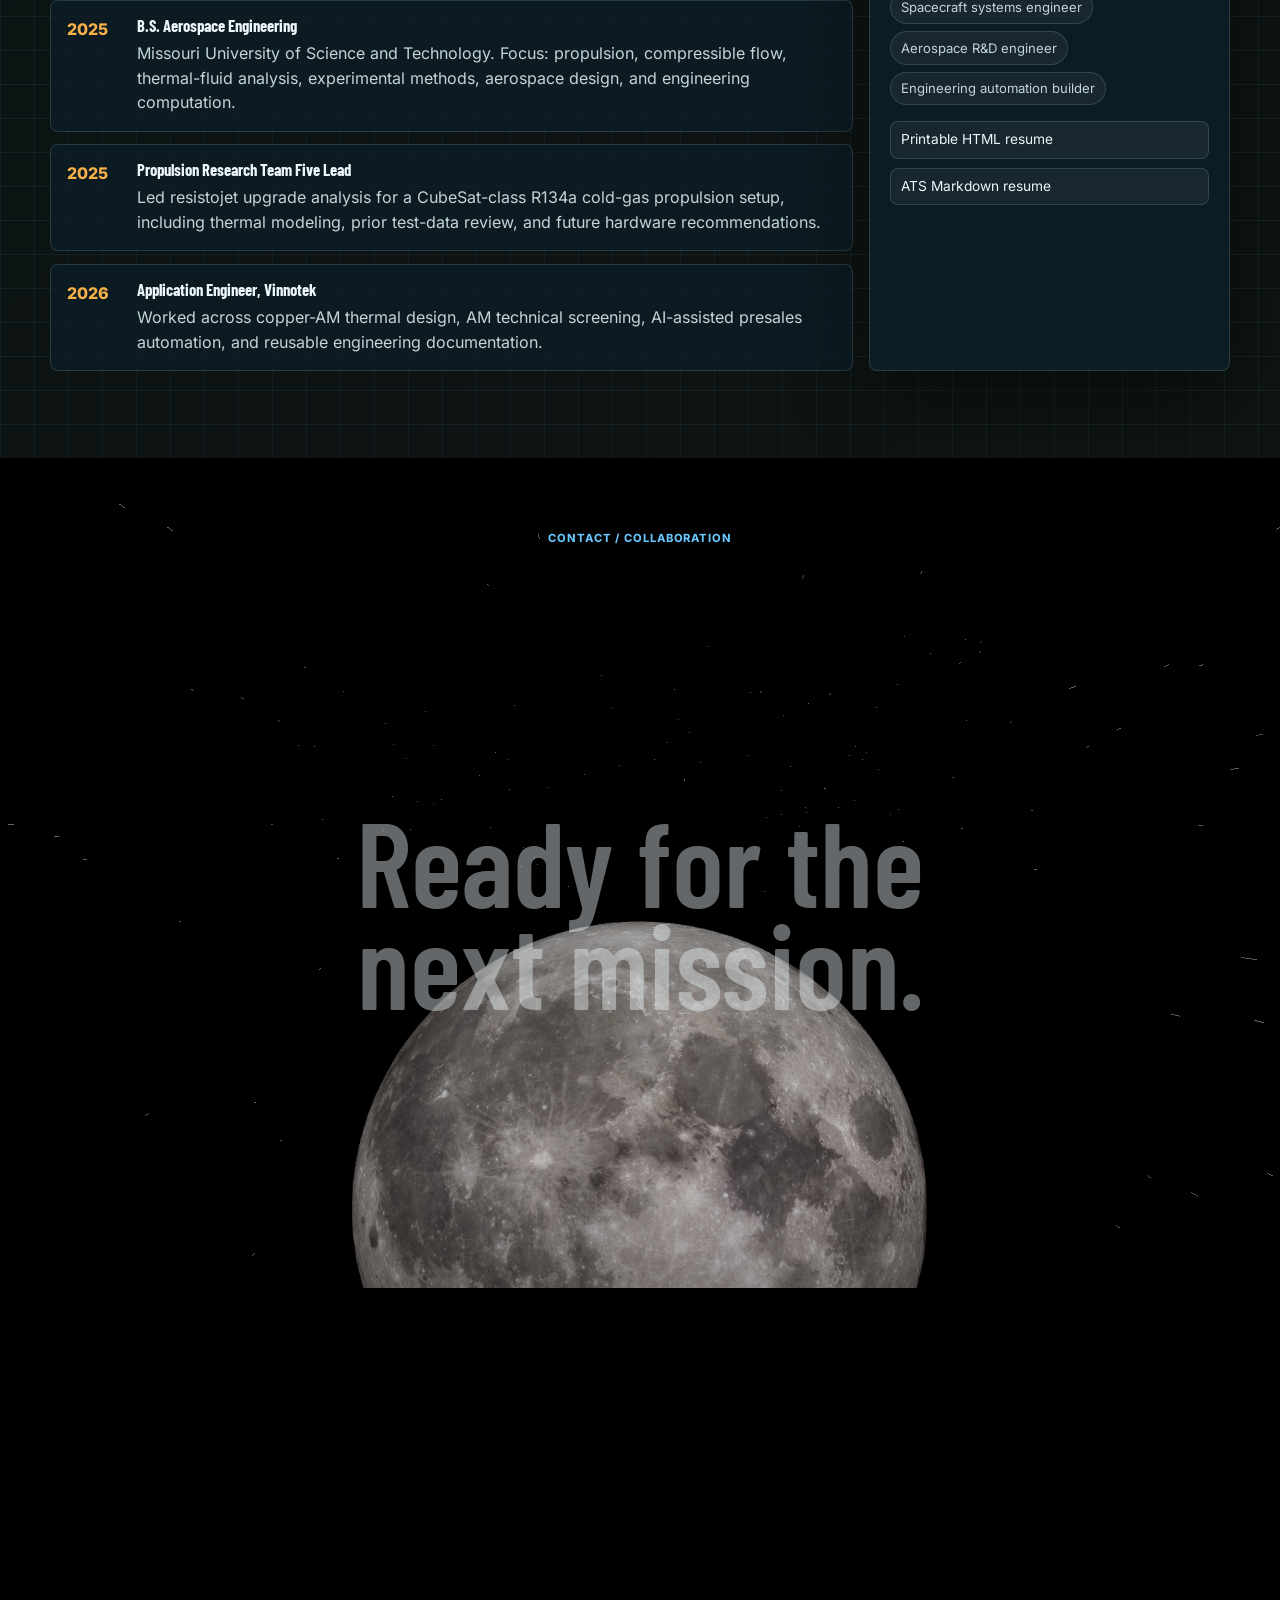
==== commit f461e941: "Rebuild contact with lunar scroll motion" ====
--- a/index.html
+++ b/index.html
@@ -152,6 +152,7 @@
 
       <section class="featured-scroll" id="featured-work" aria-labelledby="featured-title">
         <div class="featured-stage">
+          <div class="featured-starfield" id="featured-starfield" aria-hidden="true"></div>
           <div class="featured-copy" id="featured-copy">
             <p class="featured-count"><span id="featured-current">01</span> / 05</p>
             <p class="featured-kicker" id="featured-kicker">Academic propulsion</p>
@@ -312,18 +313,24 @@
       </section>
 
       <section class="contact-section" id="contact" aria-labelledby="contact-title">
-        <div class="contact-orbit">
-          <p class="contact-label">Contact / Collaboration</p>
-          <h2 id="contact-title">Ready for the<br />next mission.</h2>
-          <a class="contact-cta" href="mailto:hieuhoang1910@outlook.com">
-            Start a conversation <i class="ph ph-arrow-right" aria-hidden="true"></i>
-          </a>
-        </div>
-        <div class="contact-index">
-          <a href="mailto:hieuhoang1910@outlook.com"><span>Email</span><strong>hieuhoang1910@outlook.com</strong></a>
-          <a href="tel:+84865508438"><span>Phone</span><strong>+84 86 550 8438</strong></a>
-          <a href="https://www.linkedin.com/in/hieu-hoang-8b195224a/" target="_blank" rel="noopener noreferrer"><span>LinkedIn</span><strong>hieu-hoang <i class="ph ph-arrow-up-right" aria-hidden="true"></i></strong></a>
-          <a href="https://github.com/hieuhoang1910?tab=repositories" target="_blank" rel="noopener noreferrer"><span>GitHub</span><strong>hieuhoang1910 <i class="ph ph-arrow-up-right" aria-hidden="true"></i></strong></a>
+        <div class="contact-stage">
+          <div class="contact-starfield" id="contact-starfield" aria-hidden="true"></div>
+          <figure class="contact-moon" aria-hidden="true">
+            <img src="assets/images/contact/nasa-full-moon-3k.webp" alt="" />
+          </figure>
+          <div class="contact-orbit">
+            <p class="contact-label">Contact / Collaboration</p>
+            <h2 id="contact-title">Ready for the<br />next mission.</h2>
+            <a class="contact-cta" href="mailto:hieuhoang1910@outlook.com">
+              Start a conversation <i class="ph ph-arrow-right" aria-hidden="true"></i>
+            </a>
+          </div>
+          <div class="contact-index">
+            <a href="mailto:hieuhoang1910@outlook.com"><span>Email</span><strong>hieuhoang1910@outlook.com</strong></a>
+            <a href="tel:+84865508438"><span>Phone</span><strong>+84 86 550 8438</strong></a>
+            <a href="https://www.linkedin.com/in/hieu-hoang-8b195224a/" target="_blank" rel="noopener noreferrer"><span>LinkedIn</span><strong>hieu-hoang <i class="ph ph-arrow-up-right" aria-hidden="true"></i></strong></a>
+            <a href="https://github.com/hieuhoang1910?tab=repositories" target="_blank" rel="noopener noreferrer"><span>GitHub</span><strong>hieuhoang1910 <i class="ph ph-arrow-up-right" aria-hidden="true"></i></strong></a>
+          </div>
         </div>
       </section>
     </main>
@@ -358,5 +365,6 @@
 
     <script src="assets/js/app.js" defer></script>
     <script type="module" src="assets/js/atlas3d.js"></script>
+    <script type="module" src="assets/js/space-motion.js"></script>
   </body>
 </html>
--- a/assets/css/styles.css
+++ b/assets/css/styles.css
@@ -2154,6 +2154,22 @@
   background: #05090d;
 }
 
+.featured-starfield,
+.contact-starfield {
+  position: absolute;
+  z-index: 0;
+  inset: 0;
+  overflow: hidden;
+  pointer-events: none;
+}
+
+.featured-starfield canvas,
+.contact-starfield canvas {
+  display: block;
+  width: 100%;
+  height: 100%;
+}
+
 .featured-copy {
   position: relative;
   z-index: 2;
@@ -2280,7 +2296,7 @@
   background:
     linear-gradient(rgba(92, 200, 255, 0.055) 1px, transparent 1px),
     linear-gradient(90deg, rgba(92, 200, 255, 0.045) 1px, transparent 1px),
-    #071017;
+    rgba(7, 16, 23, 0.72);
   background-size: 36px 36px;
 }
 
@@ -2317,6 +2333,8 @@
 }
 
 .featured-nav {
+  position: relative;
+  z-index: 2;
   grid-column: 1 / -1;
   display: grid;
   grid-template-columns: 44px minmax(0, 420px) 44px;
@@ -2401,29 +2419,71 @@
 
 .contact-section {
   position: relative;
-  min-height: max(720px, 100svh);
+  height: 380vh;
+  min-height: 2800px;
+  color: #eef6fa;
+  background: #000;
+}
+
+.contact-stage {
+  --contact-title-y: 250px;
+  --contact-title-opacity: 0.42;
+  --contact-cta-opacity: 0;
+  --contact-cta-y: 28px;
+  --contact-details-opacity: 0;
+  --contact-details-y: 24px;
+  --contact-moon-scale: 0.72;
+  --contact-moon-y: -18px;
+  position: sticky;
+  top: 70px;
+  height: calc(100svh - 70px);
+  min-height: 620px;
   overflow: hidden;
-  color: #eef6fa;
-  background: #020509 url("../images/contact/earth-horizon.webp") center bottom / cover no-repeat;
-}
-
-.contact-section::after {
+  background: #000;
+}
+
+.contact-starfield {
+  opacity: 0.75;
+}
+
+.contact-moon {
+  position: absolute;
+  z-index: 1;
+  top: 55%;
+  left: 50%;
+  width: min(68vw, 980px);
+  aspect-ratio: 1;
+  margin: 0;
+  transform: translate3d(-50%, var(--contact-moon-y), 0) scale(var(--contact-moon-scale));
+  transform-origin: top center;
+  will-change: transform;
+}
+
+.contact-moon::after {
   content: "";
   position: absolute;
   inset: 0;
-  background: linear-gradient(180deg, rgba(2, 5, 9, 0.2), transparent 60%, rgba(2, 5, 9, 0.55));
+  background: linear-gradient(180deg, transparent 46%, rgba(0, 0, 0, 0.74) 100%);
   pointer-events: none;
 }
 
+.contact-moon img {
+  display: block;
+  width: 100%;
+  height: 100%;
+  object-fit: contain;
+  filter: brightness(0.72) contrast(1.1) saturate(0.72);
+}
+
 .contact-orbit {
-  position: relative;
-  z-index: 2;
+  position: absolute;
+  z-index: 3;
+  top: 8vh;
+  right: 1rem;
+  left: 1rem;
   display: flex;
   flex-direction: column;
   align-items: center;
-  justify-content: center;
-  min-height: max(580px, calc(100svh - 130px));
-  padding: 4rem 1rem 10rem;
   text-align: center;
 }
 
@@ -2436,6 +2496,9 @@
   font-size: 7.5rem;
   font-weight: 600;
   line-height: 0.85;
+  opacity: var(--contact-title-opacity);
+  transform: translate3d(0, var(--contact-title-y), 0);
+  will-change: opacity, transform;
 }
 
 .contact-cta {
@@ -2447,10 +2510,19 @@
   min-height: 58px;
   margin-top: 2rem;
   padding: 0.8rem 1.15rem;
-  border: 1px solid rgba(238, 246, 250, 0.75);
-  border-radius: 6px;
-  background: rgba(2, 5, 9, 0.62);
+  border: 1px solid #fff;
+  border-radius: 999px;
+  color: #050608;
+  background: #fff;
+  opacity: var(--contact-cta-opacity);
+  transform: translate3d(0, var(--contact-cta-y), 0) scale(var(--contact-cta-scale, 0.96));
   text-decoration: none;
+  pointer-events: none;
+  will-change: opacity, transform;
+}
+
+.contact-stage.is-contact-ready .contact-cta {
+  pointer-events: auto;
 }
 
 .contact-index {
@@ -2464,9 +2536,15 @@
   gap: 1.5rem;
   padding: 1.2rem max(1rem, calc((100% - var(--max)) / 2));
   border-top: 1px solid rgba(255, 255, 255, 0.12);
-  background: rgba(2, 8, 13, 0.78);
-  -webkit-backdrop-filter: blur(16px);
-  backdrop-filter: blur(16px);
+  background: linear-gradient(180deg, transparent, rgba(0, 0, 0, 0.88));
+  opacity: var(--contact-details-opacity);
+  transform: translate3d(0, var(--contact-details-y), 0);
+  pointer-events: none;
+  will-change: opacity, transform;
+}
+
+.contact-stage.is-contact-ready .contact-index {
+  pointer-events: auto;
 }
 
 .contact-index a {
@@ -2694,14 +2772,31 @@
     gap: 0.65rem;
   }
 
+  .contact-section {
+    height: 330vh;
+    min-height: 2300px;
+  }
+
+  .contact-stage {
+    min-height: 600px;
+  }
+
   .contact-orbit {
-    justify-content: flex-start;
-    min-height: max(640px, 100svh);
-    padding-top: 18vh;
+    top: 10vh;
   }
 
   .contact-orbit h2 {
     font-size: 4rem;
+  }
+
+  .contact-moon {
+    top: 58%;
+    width: min(118vw, 720px);
+  }
+
+  .contact-cta {
+    min-width: 250px;
+    min-height: 54px;
   }
 
   .contact-index {
